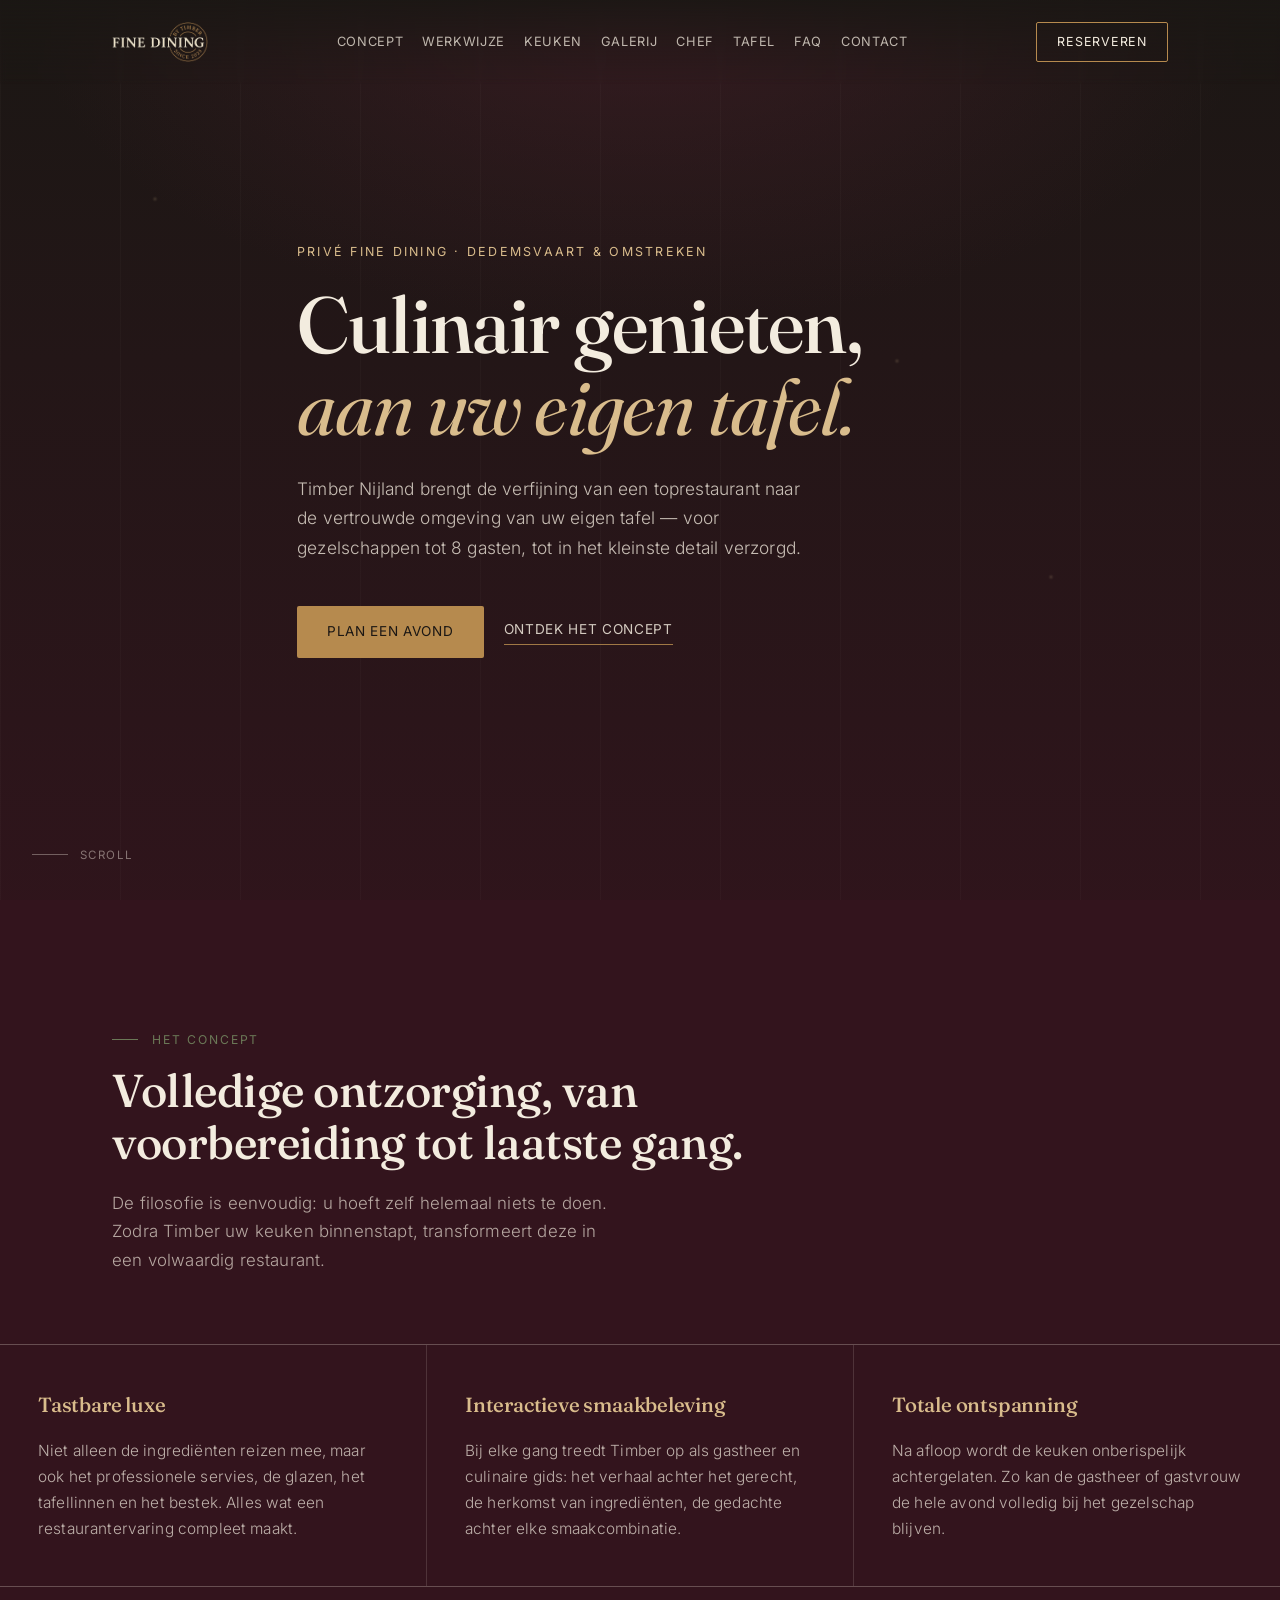
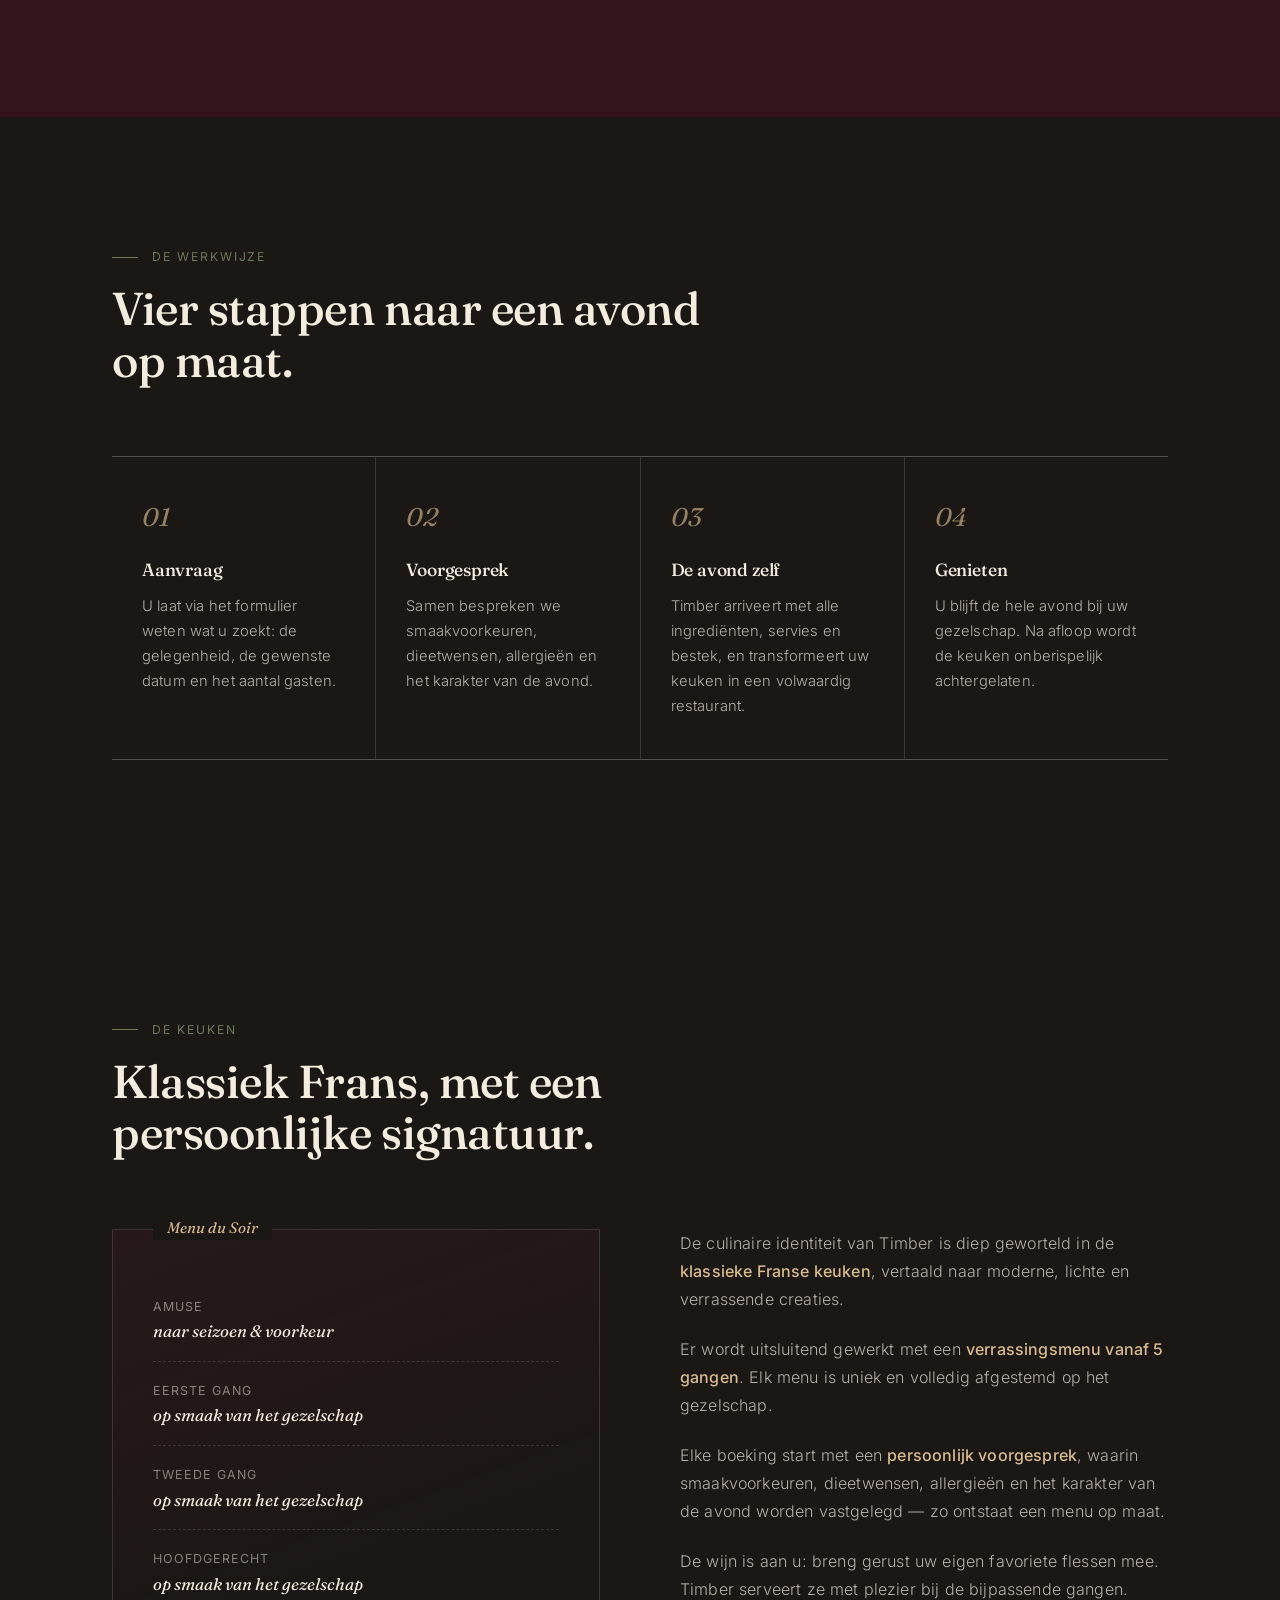
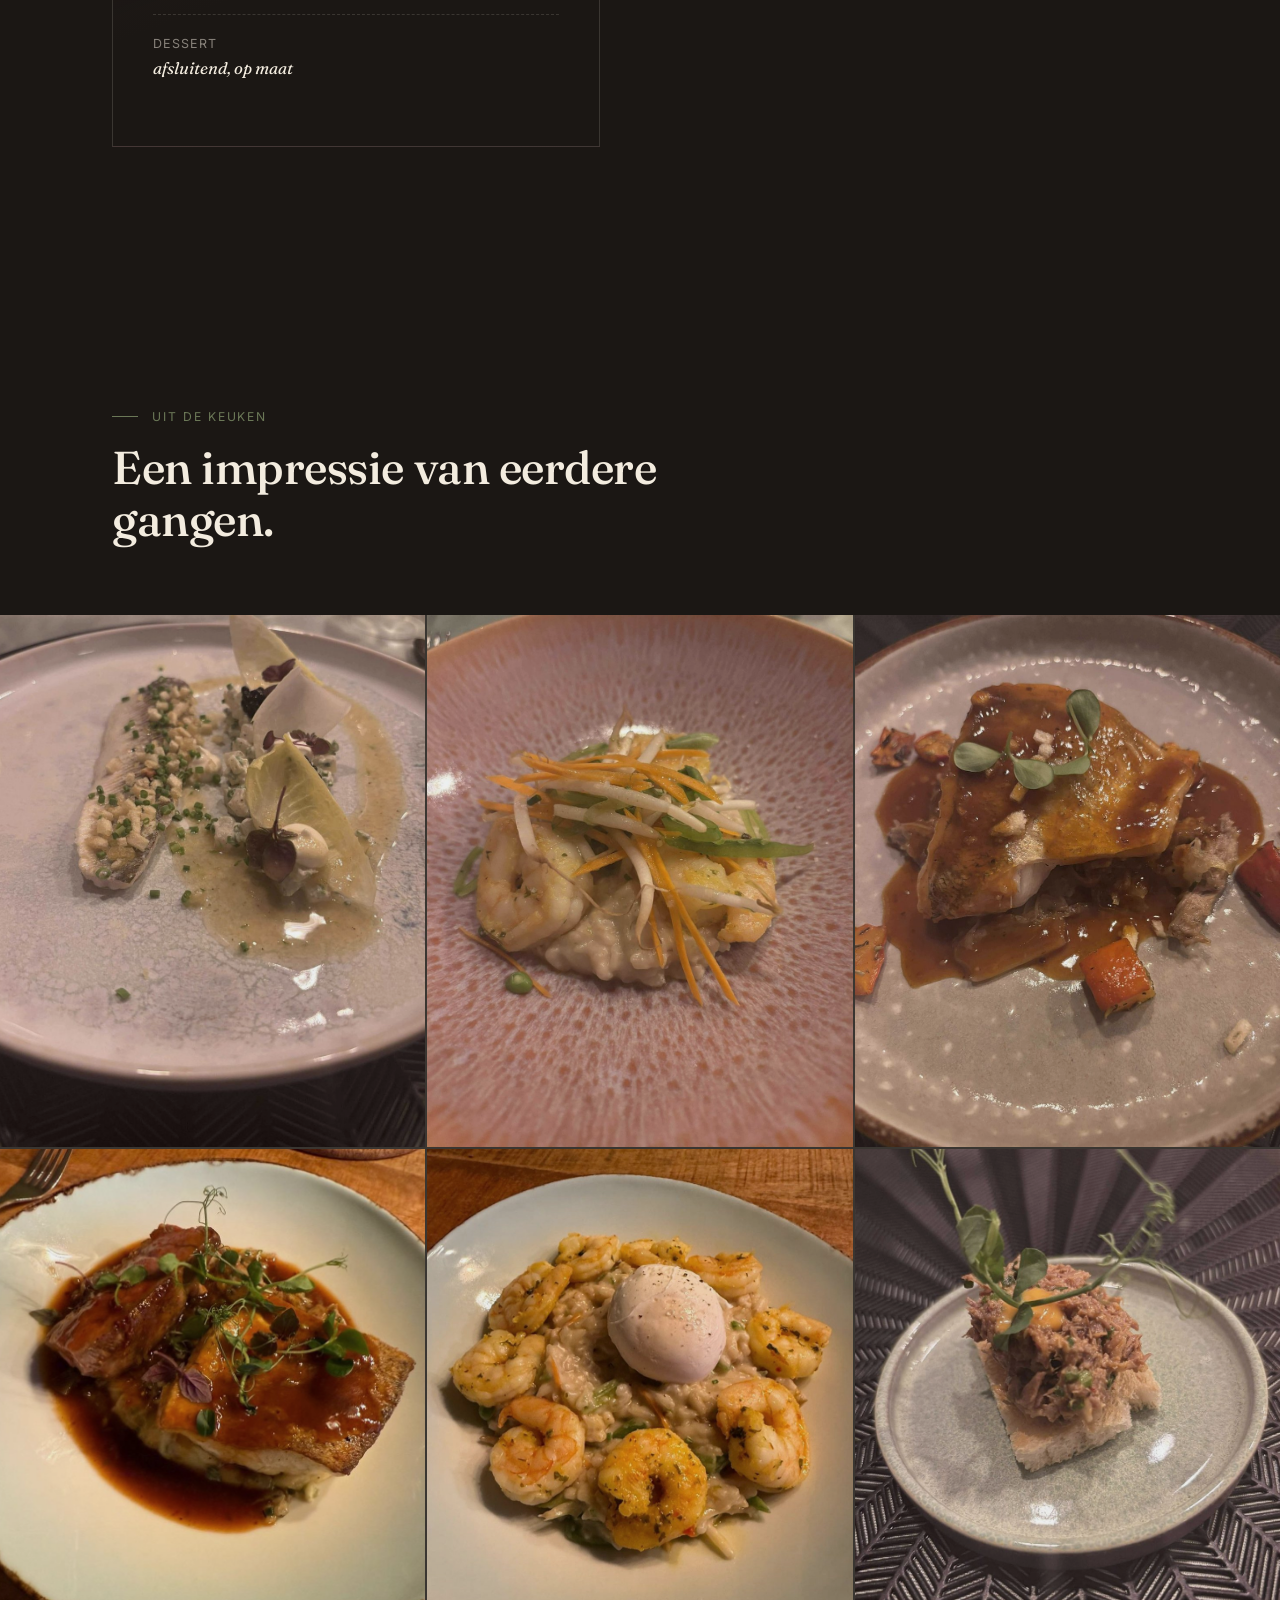
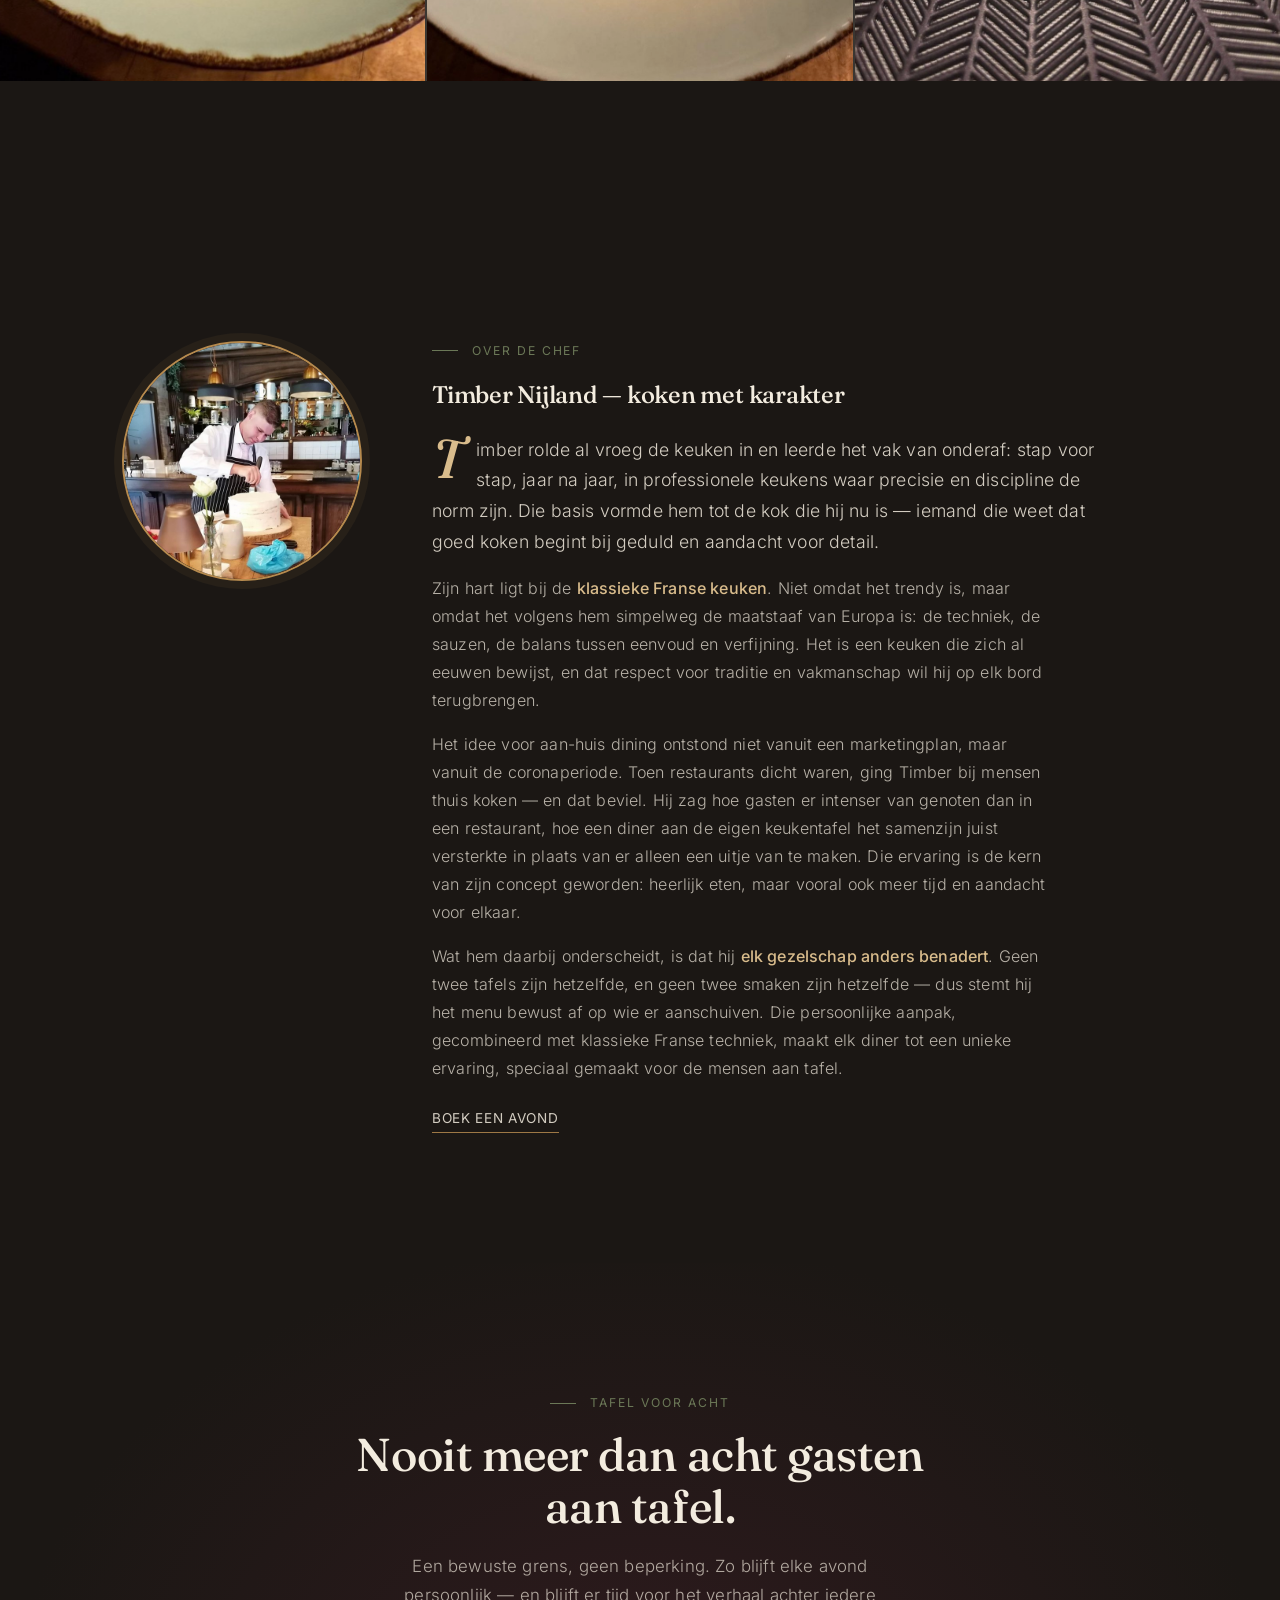
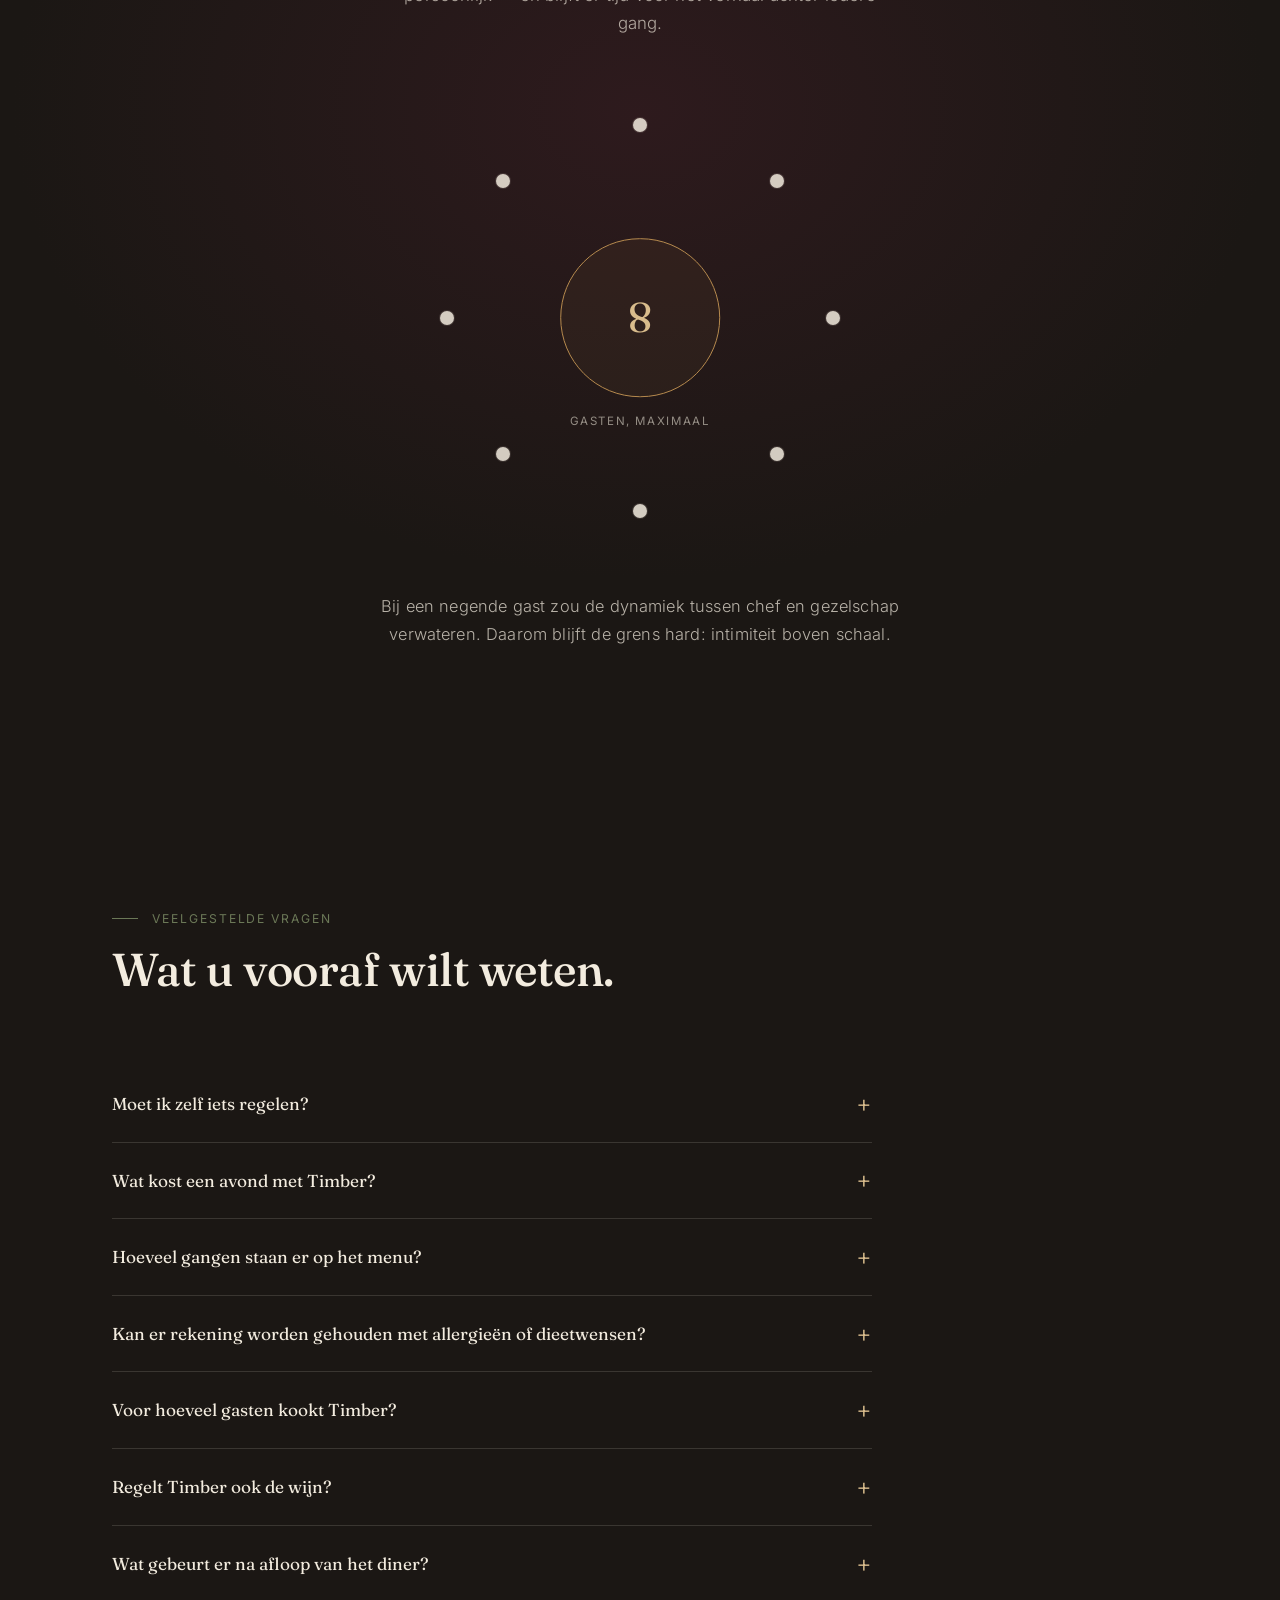
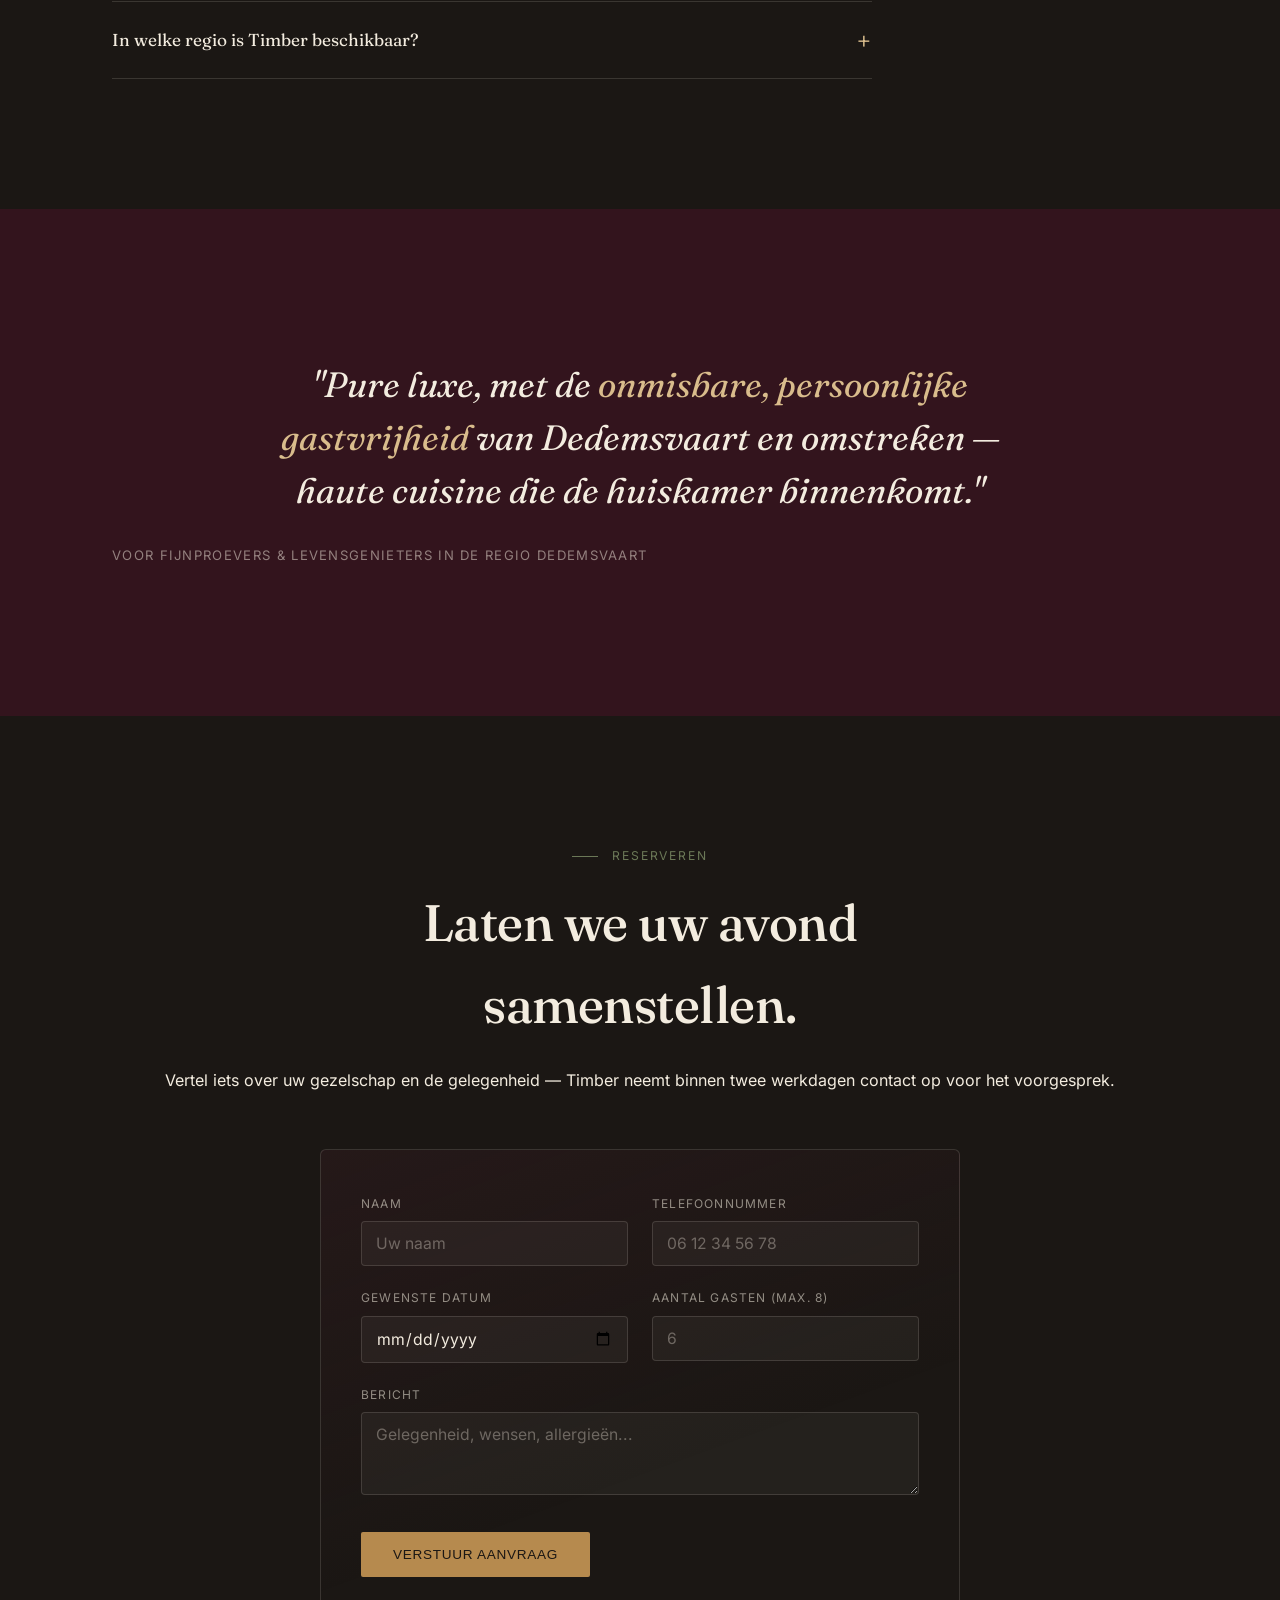
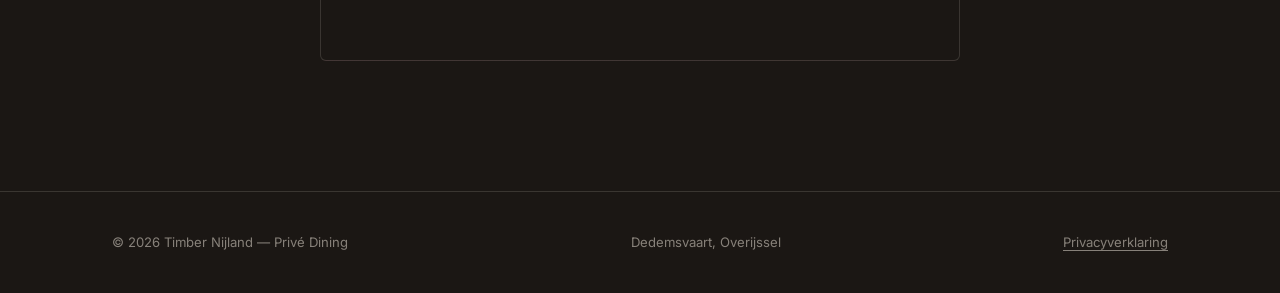
==== index.html @ 35ed8325 "Update page title and og:title to match new hero copy WhatsApp/social link previews pull from <title" ====
<!DOCTYPE html>
<html lang="nl">
<head>
<meta charset="UTF-8">
<meta name="viewport" content="width=device-width, initial-scale=1.0, viewport-fit=cover">
<title>Timber Nijland — Culinair Genieten aan Huis</title>
<meta name="description" content="Timber Nijland brengt privé fine dining aan huis in Dedemsvaart en omstreken. Een op maat gemaakt verrassingsmenu van 5+ gangen, klassiek Frans, voor gezelschappen tot 8 gasten.">
<meta name="theme-color" content="#1B1714">
<meta property="og:type" content="website">
<meta property="og:url" content="https://finediningbytimber.nl/">
<meta property="og:title" content="Timber Nijland — Culinair Genieten aan Huis">
<meta property="og:description" content="Privé fine dining aan huis in Dedemsvaart en omstreken. Een op maat gemaakt verrassingsmenu, klassiek Frans, voor gezelschappen tot 8 gasten.">
<meta property="og:locale" content="nl_NL">
<meta property="og:image" content="https://finediningbytimber.nl/img/og-image.png">
<meta property="og:image:width" content="1200">
<meta property="og:image:height" content="630">
<meta name="twitter:card" content="summary_large_image">
<meta name="twitter:image" content="https://finediningbytimber.nl/img/og-image.png">
<link rel="icon" type="image/svg+xml" href="favicon.svg">
<link rel="apple-touch-icon" href="apple-touch-icon.png">
<link rel="canonical" href="https://finediningbytimber.nl/">
<link rel="stylesheet" href="fonts.css">
<link rel="stylesheet" href="style.css">
<script type="application/ld+json">
{
  "@context": "https://schema.org",
  "@type": "FoodEstablishment",
  "name": "Timber Nijland — Privé Dining",
  "description": "Privé fine dining aan huis: een op maat gemaakt Frans verrassingsmenu, geserveerd bij de gastheer of gastvrouw thuis, voor gezelschappen tot 8 gasten.",
  "servesCuisine": "Frans",
  "founder": {
    "@type": "Person",
    "name": "Timber Nijland"
  },
  "areaServed": {
    "@type": "Place",
    "name": "Dedemsvaart en omstreken, Overijssel"
  },
  "address": {
    "@type": "PostalAddress",
    "addressLocality": "Dedemsvaart",
    "addressRegion": "Overijssel",
    "addressCountry": "NL"
  }
}
</script>
<script type="application/ld+json">
{
  "@context": "https://schema.org",
  "@type": "FAQPage",
  "mainEntity": [
    {
      "@type": "Question",
      "name": "Moet ik zelf iets regelen?",
      "acceptedAnswer": { "@type": "Answer", "text": "Nee. Timber brengt alle ingrediënten mee, evenals het professionele servies, de glazen, het tafellinnen en het bestek." }
    },
    {
      "@type": "Question",
      "name": "Wat kost een avond met Timber?",
      "acceptedAnswer": { "@type": "Answer", "text": "De prijs hangt af van het aantal gangen en gasten. Neem contact op voor een vrijblijvende prijsopgave op maat." }
    },
    {
      "@type": "Question",
      "name": "Hoeveel gangen staan er op het menu?",
      "acceptedAnswer": { "@type": "Answer", "text": "Er wordt uitsluitend gewerkt met een verrassingsmenu vanaf 5 gangen, volledig samengesteld tijdens het persoonlijke voorgesprek." }
    },
    {
      "@type": "Question",
      "name": "Kan er rekening worden gehouden met allergieën of dieetwensen?",
      "acceptedAnswer": { "@type": "Answer", "text": "Ja. Smaakvoorkeuren, dieetwensen en allergieën worden altijd vooraf besproken, zodat het menu volledig op het gezelschap is afgestemd." }
    },
    {
      "@type": "Question",
      "name": "Voor hoeveel gasten kookt Timber?",
      "acceptedAnswer": { "@type": "Answer", "text": "Gezelschappen tot maximaal acht gasten — een bewuste grens om iedere avond persoonlijk te houden." }
    },
    {
      "@type": "Question",
      "name": "Regelt Timber ook de wijn?",
      "acceptedAnswer": { "@type": "Answer", "text": "De wijn is aan u — breng uw eigen favoriete flessen mee. Timber serveert ze graag bij de bijpassende gangen." }
    },
    {
      "@type": "Question",
      "name": "Wat gebeurt er na afloop van het diner?",
      "acceptedAnswer": { "@type": "Answer", "text": "De keuken wordt onberispelijk achtergelaten, zodat de gastheer of gastvrouw de hele avond bij het gezelschap kan blijven." }
    },
    {
      "@type": "Question",
      "name": "In welke regio is Timber beschikbaar?",
      "acceptedAnswer": { "@type": "Answer", "text": "Dedemsvaart en omstreken in Overijssel." }
    }
  ]
}
</script>
</head>
<body>

<a href="#top" class="skip-link">Ga naar inhoud</a>

<header id="siteHeader">
  <div class="container">
    <nav>
      <a href="#top" class="logo"><img src="img/logo.png" alt="Fine Dining by Timber — Privé Dining, sinds 2025" height="40"></a>
      <button type="button" class="nav-toggle" id="navToggle" aria-expanded="false" aria-controls="navLinks" aria-label="Menu openen">
        <span></span><span></span><span></span>
      </button>
      <div class="nav-links" id="navLinks">
        <a href="#concept">Concept</a>
        <a href="#werkwijze">Werkwijze</a>
        <a href="#keuken">Keuken</a>
        <a href="#galerij">Galerij</a>
        <a href="#chef">Chef</a>
        <a href="#tafel">Tafel</a>
        <a href="#faq">FAQ</a>
        <a href="#contact">Contact</a>
      </div>
      <a href="#contact" class="nav-cta">Reserveren</a>
    </nav>
  </div>
</header>

<main>

<section class="hero" id="top">
  <div class="flame" style="top:22%; left:12%;" aria-hidden="true"></div>
  <div class="flame" style="top:64%; left:82%; animation-delay:1.1s;" aria-hidden="true"></div>
  <div class="flame" style="top:40%; left:70%; animation-delay:2s;" aria-hidden="true"></div>
  <div class="container hero-inner">
    <div class="eyebrow">Privé fine dining · Dedemsvaart &amp; omstreken</div>
    <h1>Culinair genieten, <em>aan uw eigen tafel.</em></h1>
    <p>Timber Nijland brengt de verfijning van een top­restaurant naar de vertrouwde omgeving van uw eigen tafel — voor gezelschappen tot 8 gasten, tot in het kleinste detail verzorgd.</p>
    <div class="hero-actions">
      <a href="#contact" class="btn-primary">Plan een avond</a>
      <a href="#concept" class="btn-ghost">Ontdek het concept</a>
    </div>
  </div>
  <div class="scroll-cue"><span class="line"></span> Scroll</div>
</section>

<section class="concept" id="concept">
  <div class="container">
    <div class="section-head reveal">
      <div class="section-eyebrow">Het concept</div>
      <h2>Volledige ontzorging, van voorbereiding tot laatste gang.</h2>
      <p class="lead">De filosofie is eenvoudig: u hoeft zelf helemaal niets te doen. Zodra Timber uw keuken binnenstapt, transformeert deze in een volwaardig restaurant.</p>
    </div>
  </div>
  <div class="concept-grid">
    <div class="concept-card reveal">
      <h3>Tastbare luxe</h3>
      <p>Niet alleen de ingrediënten reizen mee, maar ook het professionele servies, de glazen, het tafellinnen en het bestek. Alles wat een restaurantervaring compleet maakt.</p>
    </div>
    <div class="concept-card reveal">
      <h3>Interactieve smaakbeleving</h3>
      <p>Bij elke gang treedt Timber op als gastheer en culinaire gids: het verhaal achter het gerecht, de herkomst van ingrediënten, de gedachte achter elke smaakcombinatie.</p>
    </div>
    <div class="concept-card reveal">
      <h3>Totale ontspanning</h3>
      <p>Na afloop wordt de keuken onberispelijk achtergelaten. Zo kan de gastheer of gastvrouw de hele avond volledig bij het gezelschap blijven.</p>
    </div>
  </div>
</section>

<section id="werkwijze">
  <div class="container">
    <div class="section-head reveal">
      <div class="section-eyebrow">De werkwijze</div>
      <h2>Vier stappen naar een avond op maat.</h2>
    </div>
    <div class="steps">
      <div class="step reveal">
        <span class="step-num">01</span>
        <h3>Aanvraag</h3>
        <p>U laat via het formulier weten wat u zoekt: de gelegenheid, de gewenste datum en het aantal gasten.</p>
      </div>
      <div class="step reveal">
        <span class="step-num">02</span>
        <h3>Voorgesprek</h3>
        <p>Samen bespreken we smaakvoorkeuren, dieetwensen, allergieën en het karakter van de avond.</p>
      </div>
      <div class="step reveal">
        <span class="step-num">03</span>
        <h3>De avond zelf</h3>
        <p>Timber arriveert met alle ingrediënten, servies en bestek, en transformeert uw keuken in een volwaardig restaurant.</p>
      </div>
      <div class="step reveal">
        <span class="step-num">04</span>
        <h3>Genieten</h3>
        <p>U blijft de hele avond bij uw gezelschap. Na afloop wordt de keuken onberispelijk achtergelaten.</p>
      </div>
    </div>
  </div>
</section>

<section id="keuken">
  <div class="container">
    <div class="section-head reveal">
      <div class="section-eyebrow">De keuken</div>
      <h2>Klassiek Frans, met een persoonlijke signatuur.</h2>
    </div>
    <div class="keuken">
      <div class="menu-card reveal">
        <div class="menu-line"><span><span class="course">Amuse</span><br><span class="name">naar seizoen &amp; voorkeur</span></span></div>
        <div class="menu-line"><span><span class="course">Eerste gang</span><br><span class="name">op smaak van het gezelschap</span></span></div>
        <div class="menu-line"><span><span class="course">Tweede gang</span><br><span class="name">op smaak van het gezelschap</span></span></div>
        <div class="menu-line"><span><span class="course">Hoofdgerecht</span><br><span class="name">op smaak van het gezelschap</span></span></div>
        <div class="menu-line"><span><span class="course">Dessert</span><br><span class="name">afsluitend, op maat</span></span></div>
      </div>
      <div class="keuken-text reveal">
        <p>De culinaire identiteit van Timber is diep geworteld in de <strong>klassieke Franse keuken</strong>, vertaald naar moderne, lichte en verrassende creaties.</p>
        <p>Er wordt uitsluitend gewerkt met een <strong>verrassingsmenu vanaf 5 gangen</strong>. Elk menu is uniek en volledig afgestemd op het gezelschap.</p>
        <p>Elke boeking start met een <strong>persoonlijk voorgesprek</strong>, waarin smaakvoorkeuren, dieetwensen, allergieën en het karakter van de avond worden vastgelegd — zo ontstaat een menu op maat.</p>
        <p>De wijn is aan u: breng gerust uw eigen favoriete flessen mee. Timber serveert ze met plezier bij de bijpassende gangen.</p>
      </div>
    </div>
  </div>
</section>

<section id="galerij">
  <div class="container">
    <div class="section-head reveal">
      <div class="section-eyebrow">Uit de keuken</div>
      <h2>Een impressie van eerdere gangen.</h2>
    </div>
  </div>
  <div class="gallery-grid">
    <button type="button" class="gallery-item reveal">
      <img src="img/gerechten/gerecht-1.jpg" alt="Gerookte vis met witlof, crème fraîche en verse kruiden" loading="lazy" decoding="async">
    </button>
    <button type="button" class="gallery-item reveal">
      <img src="img/gerechten/gerecht-2.jpg" alt="Risotto met langoustines en een gepocheerd eitje" loading="lazy" decoding="async">
    </button>
    <button type="button" class="gallery-item reveal">
      <img src="img/gerechten/gerecht-3.jpg" alt="Gelakte kip met geroosterde wortel en jus" loading="lazy" decoding="async">
    </button>
    <button type="button" class="gallery-item reveal">
      <img src="img/gerechten/gerecht-4.jpg" alt="Vis en vlees met een rijke jus, op romige puree" loading="lazy" decoding="async">
    </button>
    <button type="button" class="gallery-item reveal">
      <img src="img/gerechten/gerecht-5.jpg" alt="Risotto met scampi's, wortel en taugé" loading="lazy" decoding="async">
    </button>
    <button type="button" class="gallery-item reveal">
      <img src="img/gerechten/gerecht-6.jpg" alt="Amuse op toast, met verse cress" loading="lazy" decoding="async">
    </button>
  </div>
</section>

<div class="lightbox" id="lightbox" hidden>
  <button type="button" class="lightbox-close" id="lightboxClose" aria-label="Sluiten">&times;</button>
  <figure class="lightbox-figure">
    <img src="" alt="" id="lightboxImg">
  </figure>
</div>

<section id="chef">
  <div class="container">
    <div class="chef-grid">
      <div class="chef-portrait reveal">
        <img src="img/timber-portret.jpg" alt="Timber Nijland aan het werk in de keuken" width="240" height="240" loading="lazy" decoding="async">
      </div>
      <div class="chef-text reveal">
        <div class="section-eyebrow">Over de chef</div>
        <h2>Timber Nijland — koken met karakter</h2>
        <p>Timber rolde al vroeg de keuken in en leerde het vak van onderaf: stap voor stap, jaar na jaar, in professionele keukens waar precisie en discipline de norm zijn. Die basis vormde hem tot de kok die hij nu is — iemand die weet dat goed koken begint bij geduld en aandacht voor detail.</p>
        <p>Zijn hart ligt bij de <strong>klassieke Franse keuken</strong>. Niet omdat het trendy is, maar omdat het volgens hem simpelweg de maatstaaf van Europa is: de techniek, de sauzen, de balans tussen eenvoud en verfijning. Het is een keuken die zich al eeuwen bewijst, en dat respect voor traditie en vakmanschap wil hij op elk bord terugbrengen.</p>
        <p>Het idee voor aan-huis dining ontstond niet vanuit een marketingplan, maar vanuit de coronaperiode. Toen restaurants dicht waren, ging Timber bij mensen thuis koken — en dat beviel. Hij zag hoe gasten er intenser van genoten dan in een restaurant, hoe een diner aan de eigen keukentafel het samenzijn juist versterkte in plaats van er alleen een uitje van te maken. Die ervaring is de kern van zijn concept geworden: heerlijk eten, maar vooral ook meer tijd en aandacht voor elkaar.</p>
        <p>Wat hem daarbij onderscheidt, is dat hij <strong>elk gezelschap anders benadert</strong>. Geen twee tafels zijn hetzelfde, en geen twee smaken zijn hetzelfde — dus stemt hij het menu bewust af op wie er aanschuiven. Die persoonlijke aanpak, gecombineerd met klassieke Franse techniek, maakt elk diner tot een unieke ervaring, speciaal gemaakt voor de mensen aan tafel.</p>
        <a href="#contact" class="btn-ghost">Boek een avond</a>
      </div>
    </div>
  </div>
</section>

<section class="table-section" id="tafel">
  <div class="container">
    <div class="section-head reveal" style="margin:0 auto 0; text-align:center;">
      <div class="section-eyebrow" style="justify-content:center;">Tafel voor acht</div>
      <h2>Nooit meer dan acht gasten aan tafel.</h2>
      <p class="lead" style="margin-left:auto; margin-right:auto;">Een bewuste grens, geen beperking. Zo blijft elke avond persoonlijk — en blijft er tijd voor het verhaal achter iedere gang.</p>
    </div>
    <div class="table-wrap reveal" id="tableWrap">
      <div class="table-center">
        <span class="num">8</span>
        <span class="cap">Gasten, maximaal</span>
      </div>
      <!-- seats generated by JS -->
    </div>
    <p class="table-copy reveal">Bij een negende gast zou de dynamiek tussen chef en gezelschap verwateren. Daarom blijft de grens hard: intimiteit boven schaal.</p>
  </div>
</section>

<section id="faq">
  <div class="container">
    <div class="section-head reveal">
      <div class="section-eyebrow">Veelgestelde vragen</div>
      <h2>Wat u vooraf wilt weten.</h2>
    </div>
    <div class="faq-list reveal">
      <details class="faq-item">
        <summary>Moet ik zelf iets regelen?</summary>
        <p>Nee. Timber brengt alle ingrediënten mee, evenals het professionele servies, de glazen, het tafellinnen en het bestek. Zodra hij uw keuken binnenstapt, transformeert deze in een volwaardig restaurant.</p>
      </details>
      <details class="faq-item">
        <summary>Wat kost een avond met Timber?</summary>
        <p>De prijs hangt af van het aantal gangen en gasten. Neem contact op voor een vrijblijvende prijsopgave op maat.</p>
      </details>
      <details class="faq-item">
        <summary>Hoeveel gangen staan er op het menu?</summary>
        <p>Er wordt uitsluitend gewerkt met een verrassingsmenu vanaf 5 gangen, volledig samengesteld tijdens het persoonlijke voorgesprek.</p>
      </details>
      <details class="faq-item">
        <summary>Kan er rekening worden gehouden met allergieën of dieetwensen?</summary>
        <p>Ja. Smaakvoorkeuren, dieetwensen en allergieën worden altijd vooraf besproken, zodat het menu volledig op het gezelschap is afgestemd.</p>
      </details>
      <details class="faq-item">
        <summary>Voor hoeveel gasten kookt Timber?</summary>
        <p>Gezelschappen tot maximaal acht gasten — een bewuste grens om iedere avond persoonlijk te houden.</p>
      </details>
      <details class="faq-item">
        <summary>Regelt Timber ook de wijn?</summary>
        <p>De wijn is aan u — breng uw eigen favoriete flessen mee. Timber serveert ze graag bij de bijpassende gangen.</p>
      </details>
      <details class="faq-item">
        <summary>Wat gebeurt er na afloop van het diner?</summary>
        <p>De keuken wordt onberispelijk achtergelaten, zodat de gastheer of gastvrouw de hele avond bij het gezelschap kan blijven.</p>
      </details>
      <details class="faq-item">
        <summary>In welke regio is Timber beschikbaar?</summary>
        <p>Dedemsvaart en omstreken in Overijssel. Neem gerust contact op om de mogelijkheden voor uw locatie te bespreken.</p>
      </details>
    </div>
  </div>
</section>

<section class="quote-section">
  <div class="container">
    <p class="quote reveal">"Pure luxe, met de <span class="accent">onmisbare, persoonlijke gastvrijheid</span> van Dedemsvaart en omstreken — haute cuisine die de huiskamer binnenkomt."</p>
    <p class="quote-attr">Voor fijnproevers &amp; levensgenieters in de regio Dedemsvaart</p>
  </div>
</section>

<section class="cta" id="contact">
  <div class="container">
    <div class="reveal">
      <div class="section-eyebrow" style="justify-content:center;">Reserveren</div>
      <h2>Laten we uw avond samenstellen.</h2>
      <p class="lead" style="margin-left:auto; margin-right:auto;">Vertel iets over uw gezelschap en de gelegenheid — Timber neemt binnen twee werkdagen contact op voor het voorgesprek.</p>
    </div>
    <form class="cta-form reveal" id="reserveerForm" action="mailto:finediningbytimber@gmail.com" method="POST" enctype="text/plain">
      <div>
        <label for="naam">Naam</label>
        <input id="naam" name="naam" type="text" placeholder="Uw naam" autocomplete="name" required>
      </div>
      <div>
        <label for="telefoon">Telefoonnummer</label>
        <input id="telefoon" name="telefoon" type="tel" placeholder="06 12 34 56 78" autocomplete="tel" required>
      </div>
      <div>
        <label for="datum">Gewenste datum</label>
        <input id="datum" name="datum" type="date" autocomplete="off">
      </div>
      <div>
        <label for="gasten">Aantal gasten (max. 8)</label>
        <input id="gasten" name="gasten" type="number" min="1" max="8" placeholder="6" autocomplete="off">
      </div>
      <div class="field-full">
        <label for="bericht">Bericht</label>
        <textarea id="bericht" name="bericht" rows="3" placeholder="Gelegenheid, wensen, allergieën..."></textarea>
      </div>
      <button type="submit" class="field-full">Verstuur aanvraag</button>
      <p class="form-status field-full" id="formStatus" role="status" aria-live="polite"></p>
    </form>
  </div>
</section>

</main>

<footer>
  <div class="container" style="display:flex; justify-content:space-between; align-items:center; flex-wrap:wrap; gap:16px; width:100%;">
    <span>© 2026 Timber Nijland — Privé Dining</span>
    <span>Dedemsvaart, Overijssel</span>
    <a href="privacy.html" style="text-decoration:underline; text-underline-offset:3px;">Privacyverklaring</a>
  </div>
</footer>

<a href="#top" id="backToTop" class="back-to-top" aria-label="Terug naar boven">↑</a>

<script src="script.js"></script>

</body>
</html>
---- fonts.css ----
@font-face {
  font-family: 'Fraunces';
  font-style: normal;
  font-weight: 300 600;
  font-display: swap;
  src: url('fonts/fraunces-normal.woff2') format('woff2');
  unicode-range: U+0000-00FF, U+0131, U+0152-0153, U+02BB-02BC, U+02C6, U+02DA, U+02DC, U+0304, U+0308, U+0329, U+2000-206F, U+20AC, U+2122, U+2191, U+2193, U+2212, U+2215, U+FEFF, U+FFFD;
}
@font-face {
  font-family: 'Fraunces';
  font-style: italic;
  font-weight: 400 500;
  font-display: swap;
  src: url('fonts/fraunces-italic.woff2') format('woff2');
  unicode-range: U+0000-00FF, U+0131, U+0152-0153, U+02BB-02BC, U+02C6, U+02DA, U+02DC, U+0304, U+0308, U+0329, U+2000-206F, U+20AC, U+2122, U+2191, U+2193, U+2212, U+2215, U+FEFF, U+FFFD;
}
@font-face {
  font-family: 'Inter';
  font-style: normal;
  font-weight: 300 600;
  font-display: swap;
  src: url('fonts/inter.woff2') format('woff2');
  unicode-range: U+0000-00FF, U+0131, U+0152-0153, U+02BB-02BC, U+02C6, U+02DA, U+02DC, U+0304, U+0308, U+0329, U+2000-206F, U+20AC, U+2122, U+2191, U+2193, U+2212, U+2215, U+FEFF, U+FFFD;
}
---- style.css ----
:root{
  --wine:#4A1F2B;
  --wine-deep:#33141D;
  --espresso:#1B1714;
  --ivory:#F3ECDF;
  --brass:#B68A4E;
  --brass-soft:#D9BC8C;
  --sage:#6B7857;
  --line: rgba(243,236,223,0.14);
}
*{margin:0;padding:0;box-sizing:border-box;}
html{scroll-behavior:smooth; overflow-x:hidden;}
body{
  background:var(--espresso);
  color:var(--ivory);
  font-family:'Inter', sans-serif;
  font-weight:400;
  line-height:1.6;
  -webkit-font-smoothing:antialiased;
  overflow-x:hidden;
}
h1,h2,h3,.display{
  font-family:'Fraunces', serif;
  font-weight:500;
  letter-spacing:-0.01em;
}
a{color:inherit;text-decoration:none; -webkit-tap-highlight-color:transparent;}
button{-webkit-tap-highlight-color:transparent;}
.container{
  max-width:1120px;
  margin:0 auto;
  padding:0 32px;
  padding-left:calc(32px + env(safe-area-inset-left));
  padding-right:calc(32px + env(safe-area-inset-right));
}
::selection{background:var(--brass); color:var(--espresso);}

/* focus visibility */
a:focus-visible, button:focus-visible{
  outline:2px solid var(--brass-soft);
  outline-offset:3px;
}

/* skip link */
.skip-link{
  position:absolute;
  top:-100px; left:16px;
  z-index:200;
  background:var(--brass);
  color:var(--espresso);
  padding:12px 20px;
  border-radius:2px;
  font-size:0.85rem;
  transition:top .2s ease;
}
.skip-link:focus{top:16px;}

/* ---------- NAV ---------- */
header{
  position:fixed; top:0; left:0; right:0; z-index:100;
  padding:calc(22px + env(safe-area-inset-top)) 0 22px;
  background:linear-gradient(to bottom, rgba(27,23,20,0.92), rgba(27,23,20,0));
  backdrop-filter:blur(2px);
  transition:padding .3s ease, background .3s ease;
}
header.scrolled{
  padding:calc(14px + env(safe-area-inset-top)) 0 14px;
  background:rgba(27,23,20,0.92);
  border-bottom:1px solid var(--line);
}
nav{display:flex; justify-content:space-between; align-items:center; gap:20px;}
.logo{display:flex; align-items:center;}
.logo img{height:40px; width:auto; display:block;}
.nav-links{display:flex; gap:19px; font-size:0.8rem; letter-spacing:0.05em; text-transform:uppercase;}
.nav-links a{opacity:0.75; transition:opacity .25s ease, color .25s ease; position:relative;}
.nav-links a:hover{opacity:1; color:var(--brass-soft);}
.nav-cta{
  border:1px solid var(--brass);
  padding:9px 20px;
  font-size:0.78rem;
  letter-spacing:0.06em;
  text-transform:uppercase;
  border-radius:2px;
  transition:background .25s ease, color .25s ease;
  white-space:nowrap;
}
.nav-cta:hover{background:var(--brass); color:var(--espresso);}

.nav-toggle{
  display:none;
  flex-direction:column;
  justify-content:center;
  align-items:center;
  gap:5px;
  width:38px; height:38px;
  background:none;
  border:none;
  cursor:pointer;
  flex-shrink:0;
}
.nav-toggle span{
  display:block;
  width:20px; height:1.5px;
  background:var(--ivory);
  transition:transform .25s ease, opacity .2s ease;
}
.nav-toggle[aria-expanded="true"] span:nth-child(1){transform:translateY(6.5px) rotate(45deg);}
.nav-toggle[aria-expanded="true"] span:nth-child(2){opacity:0;}
.nav-toggle[aria-expanded="true"] span:nth-child(3){transform:translateY(-6.5px) rotate(-45deg);}

@media (max-width:800px){
  .logo{margin-right:auto;}
  .nav-toggle{display:flex; order:2;}
  .nav-cta{order:3;}
  .nav-links{
    order:4;
    position:absolute;
    top:100%;
    left:0;
    right:0;
    flex-direction:column;
    gap:0;
    background:rgba(27,23,20,0.98);
    border-bottom:1px solid var(--line);
    padding:0 calc(32px + env(safe-area-inset-right)) 0 calc(32px + env(safe-area-inset-left));
    max-height:0;
    overflow:hidden;
    opacity:0;
    transition:max-height .35s ease, opacity .25s ease, padding .35s ease;
  }
  .nav-links a{opacity:1; width:100%; padding:14px 0; border-bottom:1px solid var(--line);}
  .nav-links a:last-child{border-bottom:none;}
  .nav-links.open{
    max-height:320px;
    opacity:1;
    padding-top:10px;
    padding-bottom:18px;
  }
}

/* ---------- HERO ---------- */
.hero{
  min-height:100vh;
  min-height:100dvh;
  display:flex; flex-direction:column; justify-content:center;
  position:relative;
  background:
    radial-gradient(ellipse 80% 60% at 50% 0%, rgba(74,31,43,0.55), transparent 60%),
    linear-gradient(180deg, var(--espresso) 0%, var(--wine-deep) 120%);
  overflow:hidden;
}
.hero::before{
  content:"";
  position:absolute; inset:0;
  background-image:
    repeating-linear-gradient(90deg, rgba(243,236,223,0.025) 0 1px, transparent 1px 120px);
  pointer-events:none;
}
.flame{
  position:absolute;
  width:2px; height:2px;
  border-radius:50%;
  background:var(--brass-soft);
  filter:blur(1px);
  opacity:0.5;
  animation:flicker 3.4s ease-in-out infinite;
}
@keyframes flicker{
  0%,100%{opacity:0.35; transform:scale(1);}
  50%{opacity:0.75; transform:scale(1.6);}
}
.hero-inner{position:relative; z-index:2;}
.eyebrow{
  font-size:0.78rem;
  letter-spacing:0.18em;
  text-transform:uppercase;
  color:var(--brass-soft);
  margin-bottom:22px;
  opacity:0;
  animation:riseIn 1s ease forwards .2s;
}
.hero h1{
  font-size:clamp(2.6rem, 6.2vw, 5.4rem);
  line-height:1.03;
  max-width:14ch;
  opacity:0;
  animation:riseIn 1.1s ease forwards .4s;
}
.hero h1 em{
  font-style:italic;
  color:var(--brass-soft);
  font-weight:400;
}
.hero p{
  margin-top:26px;
  max-width:46ch;
  font-size:1.08rem;
  color:rgba(243,236,223,0.78);
  font-weight:300;
  line-height:1.7; letter-spacing:0.01em;
  opacity:0;
  animation:riseIn 1.1s ease forwards .65s;
}
.hero-actions{
  margin-top:44px;
  display:flex; gap:20px; align-items:center; flex-wrap:wrap;
  opacity:0;
  animation:riseIn 1.1s ease forwards .85s;
}
.btn-primary{
  background:var(--brass);
  color:var(--espresso);
  padding:15px 30px;
  font-size:0.85rem;
  letter-spacing:0.05em;
  text-transform:uppercase;
  border-radius:2px;
  transition:background .25s ease, transform .25s ease;
  display:inline-block;
}
.btn-primary:hover{background:var(--brass-soft); transform:translateY(-1px);}
.btn-ghost{
  font-size:0.85rem;
  letter-spacing:0.05em;
  text-transform:uppercase;
  border-bottom:1px solid var(--brass);
  padding-bottom:3px;
  color:var(--ivory);
  opacity:0.85;
  transition:opacity .2s ease;
}
.btn-ghost:hover{opacity:1;}
@keyframes riseIn{
  from{opacity:0; transform:translateY(16px);}
  to{opacity:1; transform:translateY(0);}
}
.scroll-cue{
  position:absolute; bottom:36px; left:32px;
  font-size:0.72rem; letter-spacing:0.12em; text-transform:uppercase;
  color:rgba(243,236,223,0.45);
  display:flex; align-items:center; gap:12px;
}
.scroll-cue .line{width:36px; height:1px; background:rgba(243,236,223,0.35);}

/* ---------- SHARED SECTION STYLES ---------- */
section{padding:130px 0; position:relative;}
.section-head{max-width:640px; margin-bottom:70px;}
.section-eyebrow{
  font-size:0.76rem; letter-spacing:0.16em; text-transform:uppercase;
  color:var(--sage);
  margin-bottom:16px;
  display:flex; align-items:center; gap:14px;
}
.section-eyebrow::before{content:""; width:26px; height:1px; background:var(--sage);}
.section-head h2{
  font-size:clamp(2rem, 3.6vw, 3rem);
  line-height:1.12;
}
.section-head p.lead{
  margin-top:20px;
  color:rgba(243,236,223,0.68);
  font-weight:300;
  font-size:1.05rem;
  max-width:52ch;
  line-height:1.7; letter-spacing:0.01em;
}
.reveal{opacity:0; transform:translateY(24px); transition:opacity .8s ease, transform .8s ease;}
.reveal.in{opacity:1; transform:translateY(0);}

/* ---------- CONCEPT ---------- */
.concept{background:var(--wine-deep);}
.concept-grid{
  display:grid; grid-template-columns:repeat(3,1fr); gap:1px;
  background:var(--line);
  border-top:1px solid var(--line);
  border-bottom:1px solid var(--line);
}
.concept-card{
  background:var(--wine-deep);
  padding:44px 38px;
}
.concept-card h3{
  font-size:1.28rem; font-weight:500; margin-bottom:16px;
  color:var(--brass-soft);
}
.concept-card p{
  color:rgba(243,236,223,0.72); font-weight:300; font-size:0.96rem;
  line-height:1.7; letter-spacing:0.01em;
}
@media (max-width:800px){ .concept-grid{grid-template-columns:1fr;} }

/* ---------- WERKWIJZE ---------- */
.steps{
  display:grid; grid-template-columns:repeat(4,1fr); gap:1px;
  background:var(--line);
  border-top:1px solid var(--line);
  border-bottom:1px solid var(--line);
}
.step{
  background:var(--espresso);
  padding:40px 30px;
}
.step-num{
  display:block;
  font-family:'Fraunces', serif;
  font-style:italic;
  font-size:1.6rem;
  color:var(--brass-soft);
  opacity:0.65;
  margin-bottom:18px;
}
.step h3{font-size:1.1rem; font-weight:500; margin-bottom:10px;}
.step p{color:rgba(243,236,223,0.72); font-weight:300; font-size:0.92rem; line-height:1.7; letter-spacing:0.01em;}
@media (max-width:900px){ .steps{grid-template-columns:1fr 1fr;} }
@media (max-width:560px){ .steps{grid-template-columns:1fr;} }

/* ---------- KEUKEN ---------- */
.keuken{
  display:grid; grid-template-columns:1fr 1fr; gap:80px; align-items:start;
}
@media (max-width:900px){ .keuken{grid-template-columns:1fr; gap:50px;} }
.menu-card{
  border:1px solid var(--line);
  padding:48px 40px;
  position:relative;
  background:linear-gradient(160deg, rgba(74,31,43,0.25), transparent 60%);
}
.menu-card::before{
  content:"Menu du Soir";
  position:absolute; top:-14px; left:40px;
  background:var(--espresso);
  padding:0 14px;
  font-family:'Fraunces', serif;
  font-style:italic;
  font-size:0.95rem;
  color:var(--brass-soft);
}
.menu-line{
  display:flex; justify-content:space-between; align-items:baseline;
  padding:16px 0;
  border-bottom:1px dashed var(--line);
  font-size:0.95rem;
}
.menu-line:last-child{border-bottom:none;}
.menu-line .course{color:rgba(243,236,223,0.5); font-size:0.78rem; letter-spacing:0.08em; text-transform:uppercase;}
.menu-line .name{font-family:'Fraunces', serif; font-style:italic; font-size:1.05rem;}
.keuken-text p{
  color:rgba(243,236,223,0.72); font-weight:300; margin-bottom:22px; font-size:1rem;
  line-height:1.75; letter-spacing:0.01em;
}
.keuken-text strong{color:var(--brass-soft); font-weight:500;}

/* ---------- GALERIJ ---------- */
.gallery-grid{
  display:grid;
  grid-template-columns:repeat(3, 1fr);
  gap:2px;
  background:var(--line);
}
.gallery-item{
  position:relative;
  aspect-ratio:4/5;
  overflow:hidden;
  border:none;
  padding:0;
  margin:0;
  background:var(--espresso);
  cursor:pointer;
  display:block;
}
.gallery-item img{
  width:100%; height:100%; object-fit:cover; display:block;
  transition:transform .5s ease, filter .5s ease;
  filter:saturate(0.92) brightness(0.94);
}
.gallery-item:hover img, .gallery-item:focus-visible img{
  transform:scale(1.06);
  filter:saturate(1) brightness(1);
}
@media (max-width:900px){ .gallery-grid{grid-template-columns:repeat(2,1fr);} }
@media (max-width:560px){ .gallery-grid{grid-template-columns:1fr;} }

/* ---------- LIGHTBOX ---------- */
.lightbox{
  position:fixed; inset:0; z-index:200;
  background:rgba(27,23,20,0.96);
  display:flex; align-items:center; justify-content:center;
  padding:40px;
}
.lightbox[hidden]{display:none;}
.lightbox-figure{
  max-width:min(900px, 92vw);
  max-height:88vh;
  display:flex; flex-direction:column; align-items:center;
}
.lightbox-figure img{
  max-width:100%; max-height:78vh;
  object-fit:contain;
  border:1px solid var(--line);
}
.lightbox-close{
  position:absolute; top:24px; right:24px;
  width:44px; height:44px;
  border-radius:50%;
  background:transparent;
  border:1px solid var(--line);
  color:var(--ivory);
  font-size:1.6rem;
  line-height:1;
  cursor:pointer;
  display:flex; align-items:center; justify-content:center;
  transition:border-color .2s ease, color .2s ease;
}
.lightbox-close:hover{border-color:var(--brass); color:var(--brass-soft);}
@media (max-width:480px){
  .lightbox{padding:20px;}
  .lightbox-close{top:12px; right:12px; width:38px; height:38px; font-size:1.4rem;}
}

/* ---------- OVER DE CHEF ---------- */
.chef-grid{
  display:grid; grid-template-columns:260px 1fr; gap:60px; align-items:start;
}
@media (max-width:800px){
  .chef-grid{grid-template-columns:1fr; justify-items:center; text-align:center;}
}
.chef-portrait{
  width:240px; height:240px;
  border-radius:50%;
  overflow:hidden;
  border:2px solid var(--brass);
  box-shadow:0 0 0 8px rgba(182,138,78,0.08);
  margin:0 auto;
}
.chef-portrait img{width:100%; height:100%; object-fit:cover; display:block;}
.chef-text h2{margin-bottom:20px;}
.chef-text p{
  color:rgba(243,236,223,0.72); font-weight:300; margin-bottom:16px; font-size:1rem; max-width:62ch;
  line-height:1.75; letter-spacing:0.01em;
}
.chef-text p:first-of-type{
  font-size:1.1rem;
  color:rgba(243,236,223,0.85);
}
.chef-text p:first-of-type::first-letter{
  font-family:'Fraunces', serif;
  font-style:italic;
  font-weight:500;
  font-size:3.4rem;
  line-height:0.65;
  float:left;
  padding-right:12px;
  padding-top:6px;
  color:var(--brass-soft);
}
.chef-text strong{color:var(--brass-soft); font-weight:500;}
.chef-text .btn-ghost{margin-top:10px; display:inline-block;}
@media (max-width:800px){
  .chef-text p{max-width:60ch; margin-left:auto; margin-right:auto;}
  .chef-text p:first-of-type::first-letter{float:none; padding-right:2px;}
}

/* ---------- TAFEL VOOR ACHT (signature) ---------- */
.table-section{
  background:radial-gradient(ellipse 70% 60% at 50% 40%, rgba(74,31,43,0.4), var(--espresso) 70%);
  text-align:center;
}
.table-wrap{
  position:relative;
  width:min(420px, 80vw);
  aspect-ratio:1;
  margin:70px auto 0;
}
.table-center{
  position:absolute; top:50%; left:50%; transform:translate(-50%,-50%);
  width:38%; height:38%;
  border-radius:50%;
  border:1px solid var(--brass);
  display:flex; align-items:center; justify-content:center;
  background:rgba(182,138,78,0.06);
}
.table-center .num{
  font-family:'Fraunces', serif; font-size:2.6rem; color:var(--brass-soft);
}
.table-center .cap{
  position:absolute; bottom:-34px; font-size:0.72rem; letter-spacing:0.14em; text-transform:uppercase; color:rgba(243,236,223,0.55);
}
.seat{
  position:absolute;
  width:14px; height:14px;
  border-radius:50%;
  background:var(--ivory);
  opacity:0.85;
  box-shadow:0 0 0 1px rgba(243,236,223,0.15);
}
.table-copy{max-width:520px; margin:64px auto 0; color:rgba(243,236,223,0.72); font-weight:300; font-size:1.02rem; line-height:1.75; letter-spacing:0.01em;}

/* ---------- FAQ ---------- */
.faq-list{max-width:760px;}
.faq-item{border-bottom:1px solid var(--line);}
.faq-item summary{
  list-style:none;
  cursor:pointer;
  padding:24px 0;
  display:flex; justify-content:space-between; align-items:center; gap:20px;
  font-family:'Fraunces', serif;
  font-size:1.08rem;
}
.faq-item summary::-webkit-details-marker{display:none;}
.faq-item summary::after{
  content:"+";
  font-family:'Inter', sans-serif;
  font-weight:300;
  font-size:1.5rem;
  line-height:1;
  color:var(--brass-soft);
  flex-shrink:0;
  transition:transform .25s ease;
}
.faq-item[open] summary::after{transform:rotate(45deg);}
.faq-item p{
  padding:0 0 24px;
  max-width:60ch;
  color:rgba(243,236,223,0.72);
  font-weight:300;
  font-size:0.98rem;
  line-height:1.7; letter-spacing:0.01em;
}

/* ---------- DOELGROEP / QUOTE ---------- */
.quote-section{
  padding:150px 0;
  background:var(--wine-deep);
}
.quote{
  max-width:760px; margin:0 auto; text-align:center;
  font-family:'Fraunces', serif;
  font-style:italic;
  font-size:clamp(1.5rem, 3vw, 2.2rem);
  line-height:1.5;
  color:var(--ivory);
}
.quote .accent{color:var(--brass-soft);}
.quote-attr{
  margin-top:28px; font-family:'Inter'; font-style:normal;
  font-size:0.82rem; letter-spacing:0.1em; text-transform:uppercase; color:rgba(243,236,223,0.5);
}

/* ---------- CTA / CONTACT ---------- */
.cta{
  text-align:center;
}
.cta h2{font-size:clamp(2.1rem,4vw,3.2rem); max-width:16ch; margin:0 auto;}
.cta p.lead{margin:22px auto 0;}
.cta-form{
  max-width:640px; margin:56px auto 0;
  display:grid;
  grid-template-columns:repeat(auto-fit, minmax(220px, 1fr));
  gap:22px 24px;
  text-align:left;
  border:1px solid var(--line);
  border-radius:6px;
  padding:44px 40px;
  background:linear-gradient(160deg, rgba(74,31,43,0.22), transparent 60%);
}
.cta-form .field-full{grid-column:1 / -1;}
.cta-form label{
  font-size:0.75rem; letter-spacing:0.1em; text-transform:uppercase; color:rgba(243,236,223,0.55);
  margin-bottom:8px; display:block;
}
.cta-form input, .cta-form textarea{
  width:100%;
  background:rgba(243,236,223,0.045);
  border:1px solid var(--line);
  border-radius:4px;
  color:var(--ivory);
  font-family:'Inter'; font-size:0.98rem;
  padding:12px 14px;
  transition:border-color .2s ease, background .2s ease;
}
.cta-form input::placeholder, .cta-form textarea::placeholder{color:rgba(243,236,223,0.35);}
.cta-form input:focus, .cta-form textarea:focus{
  outline:none; border-color:var(--brass); background:rgba(243,236,223,0.075);
}
.cta-form button{
  margin-top:8px;
  justify-self:start;
  background:var(--brass);
  color:var(--espresso);
  border:none;
  padding:15px 32px;
  font-size:0.85rem; letter-spacing:0.05em; text-transform:uppercase;
  border-radius:2px;
  cursor:pointer;
  transition:background .25s ease;
}
.cta-form button:hover{background:var(--brass-soft);}
.cta-form button:disabled{opacity:0.6; cursor:default;}
.form-status{
  font-size:0.85rem;
  color:rgba(243,236,223,0.68);
  min-height:1.2em;
}
@media (max-width:480px){
  .cta-form{ padding:32px 24px; gap:18px 20px; }
}

/* ---------- FOOTER ---------- */
footer{
  border-top:1px solid var(--line);
  padding:40px 0 calc(40px + env(safe-area-inset-bottom));
  display:flex; justify-content:space-between; align-items:center;
  font-size:0.82rem; color:rgba(243,236,223,0.5);
  flex-wrap:wrap; gap:16px;
}

/* ---------- SMALL SCREENS ---------- */
@media (max-width:480px){
  .container{ padding-left:calc(20px + env(safe-area-inset-left)); padding-right:calc(20px + env(safe-area-inset-right)); }
  .logo img{ height:32px; }
  .nav-cta{ padding:8px 14px; font-size:0.72rem; }
  section{ padding:80px 0; }
  .section-head{ margin-bottom:44px; }
  .quote-section{ padding:90px 0; }
  .concept-card{ padding:34px 24px; }
  .menu-card{ padding:36px 24px; }
  .step{ padding:32px 22px; }
  .chef-portrait{ width:160px; height:160px; }
  .table-wrap{ margin-top:52px; }
}

/* ---------- BACK TO TOP ---------- */
.back-to-top{
  position:fixed;
  bottom:calc(24px + env(safe-area-inset-bottom));
  right:calc(24px + env(safe-area-inset-right));
  width:46px; height:46px;
  border-radius:50%;
  background:var(--brass);
  color:var(--espresso);
  font-size:1.2rem;
  display:flex; align-items:center; justify-content:center;
  opacity:0;
  visibility:hidden;
  transform:translateY(10px);
  transition:opacity .25s ease, transform .25s ease, visibility .25s ease, background .25s ease;
  z-index:90;
}
.back-to-top.visible{opacity:1; visibility:visible; transform:translateY(0);}
.back-to-top:hover{background:var(--brass-soft);}

@media (prefers-reduced-motion: reduce){
  *{animation-duration:0.01ms !important; animation-iteration-count:1 !important; transition-duration:0.01ms !important; scroll-behavior:auto !important;}
}
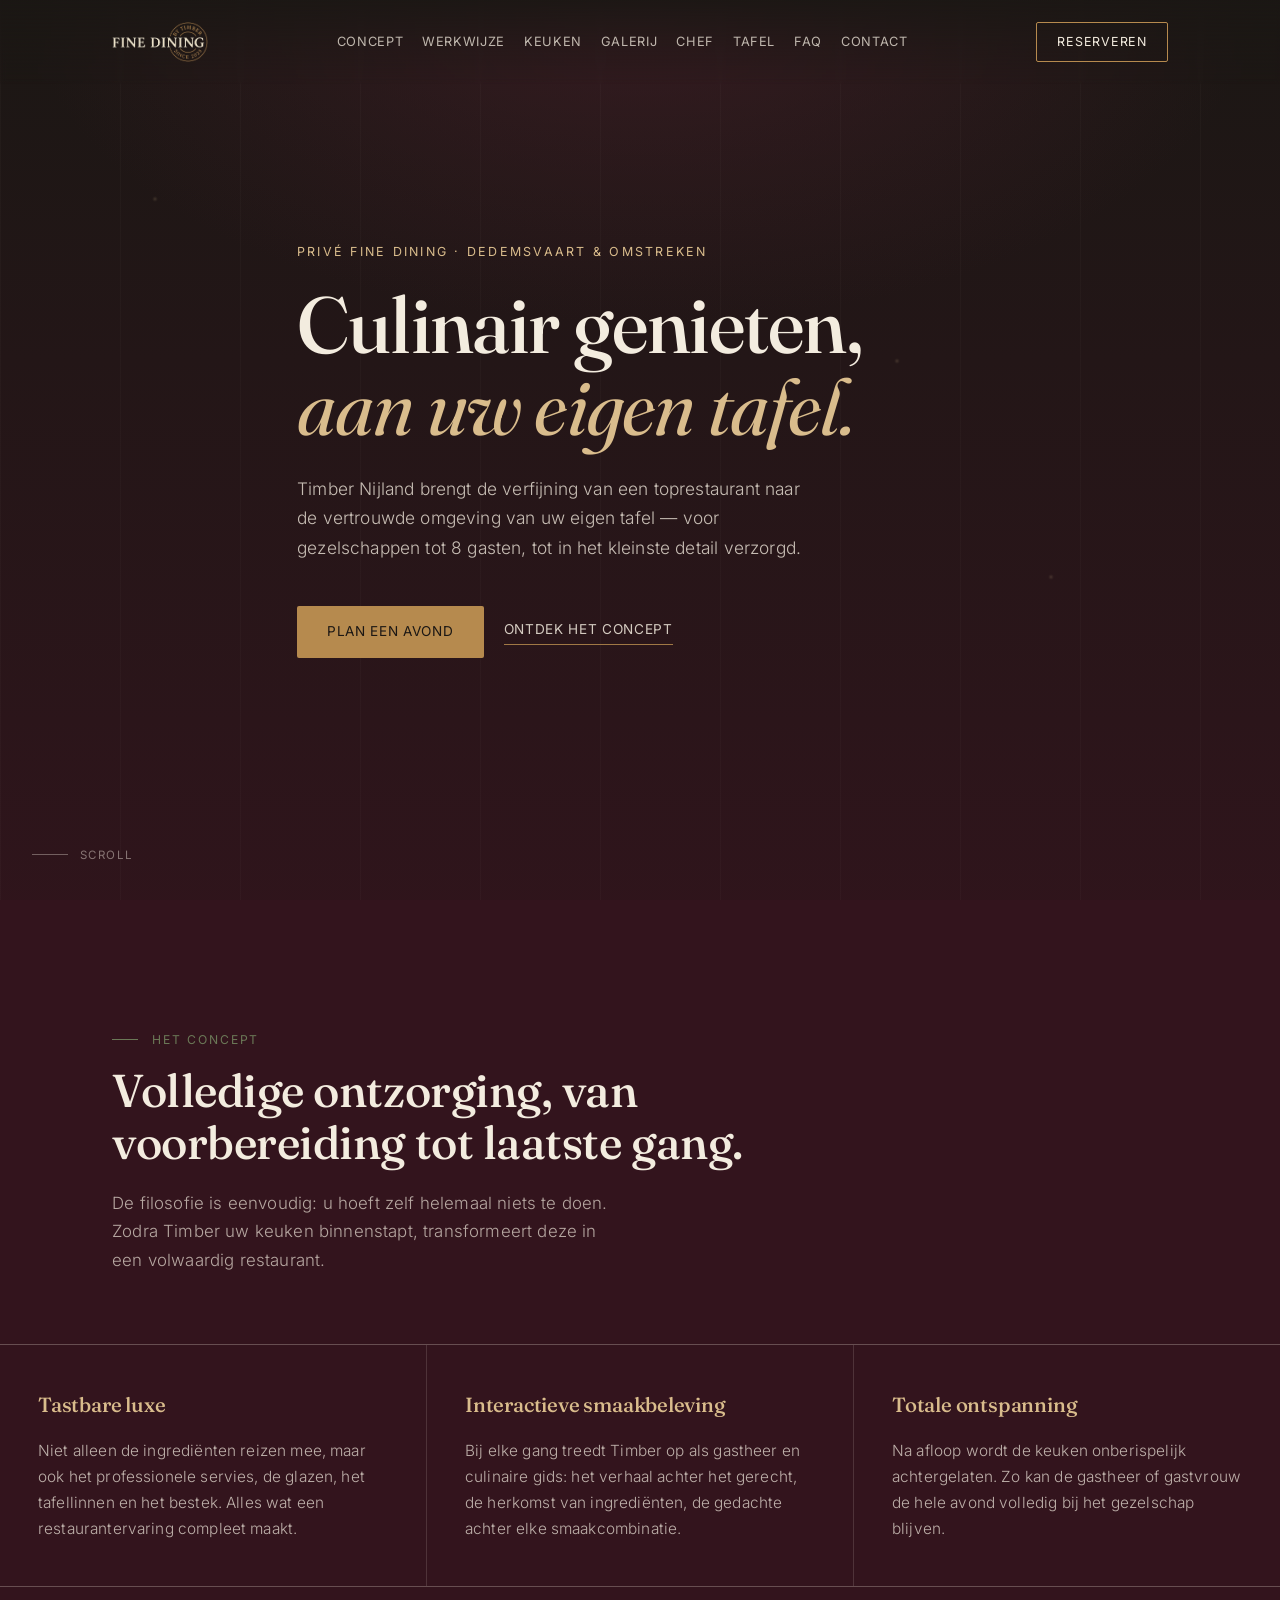
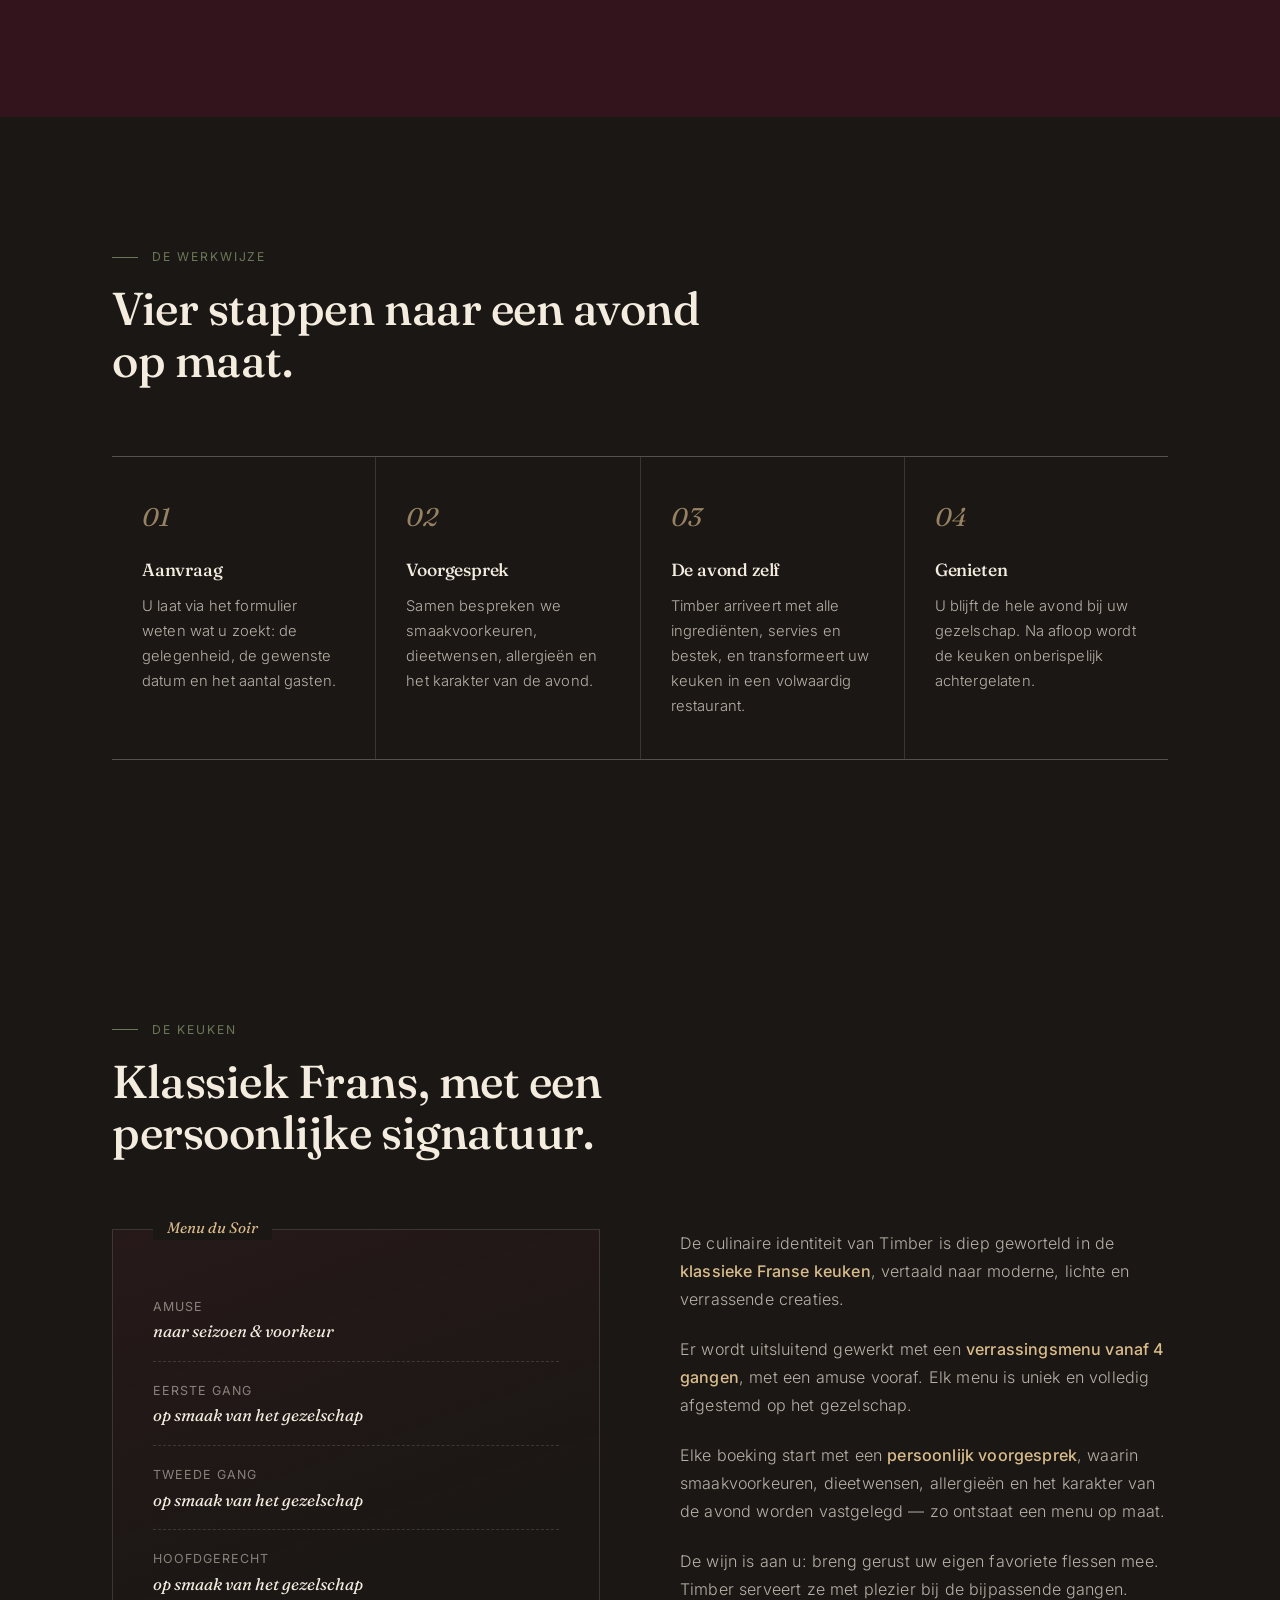
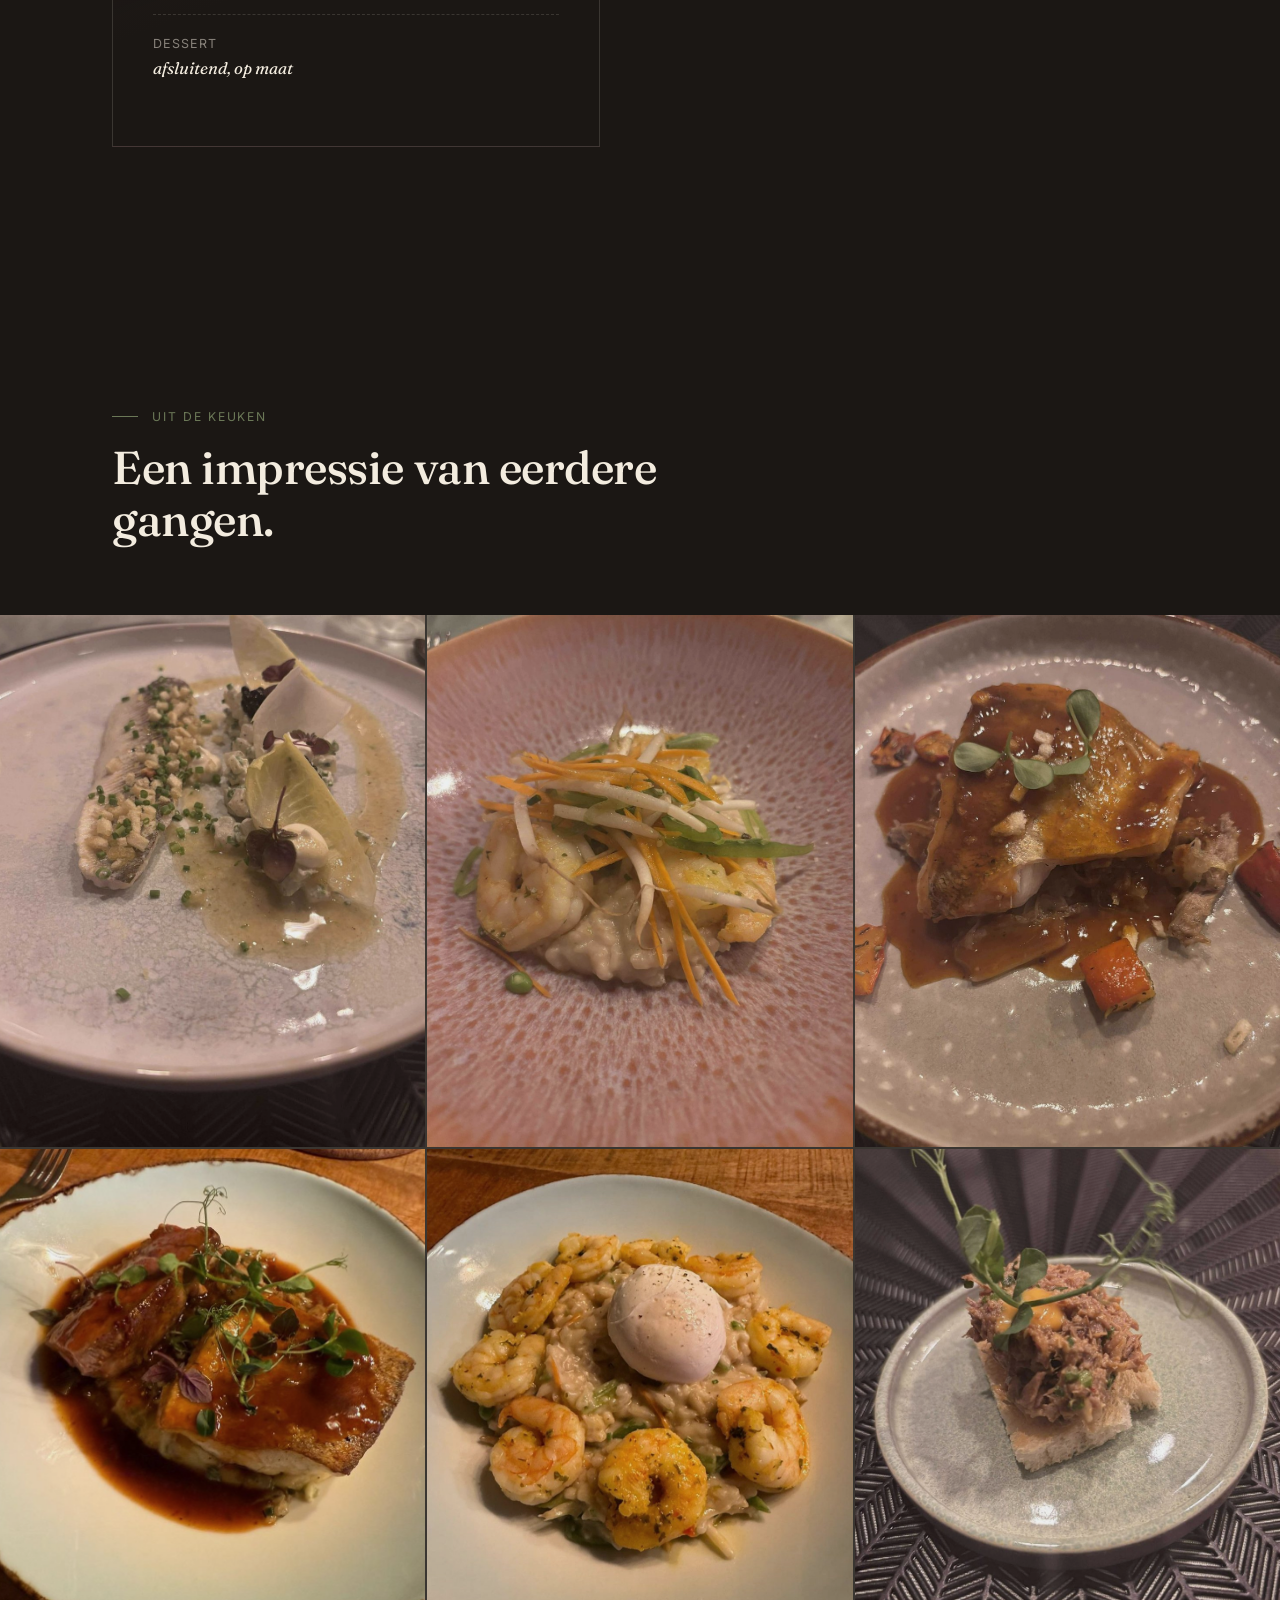
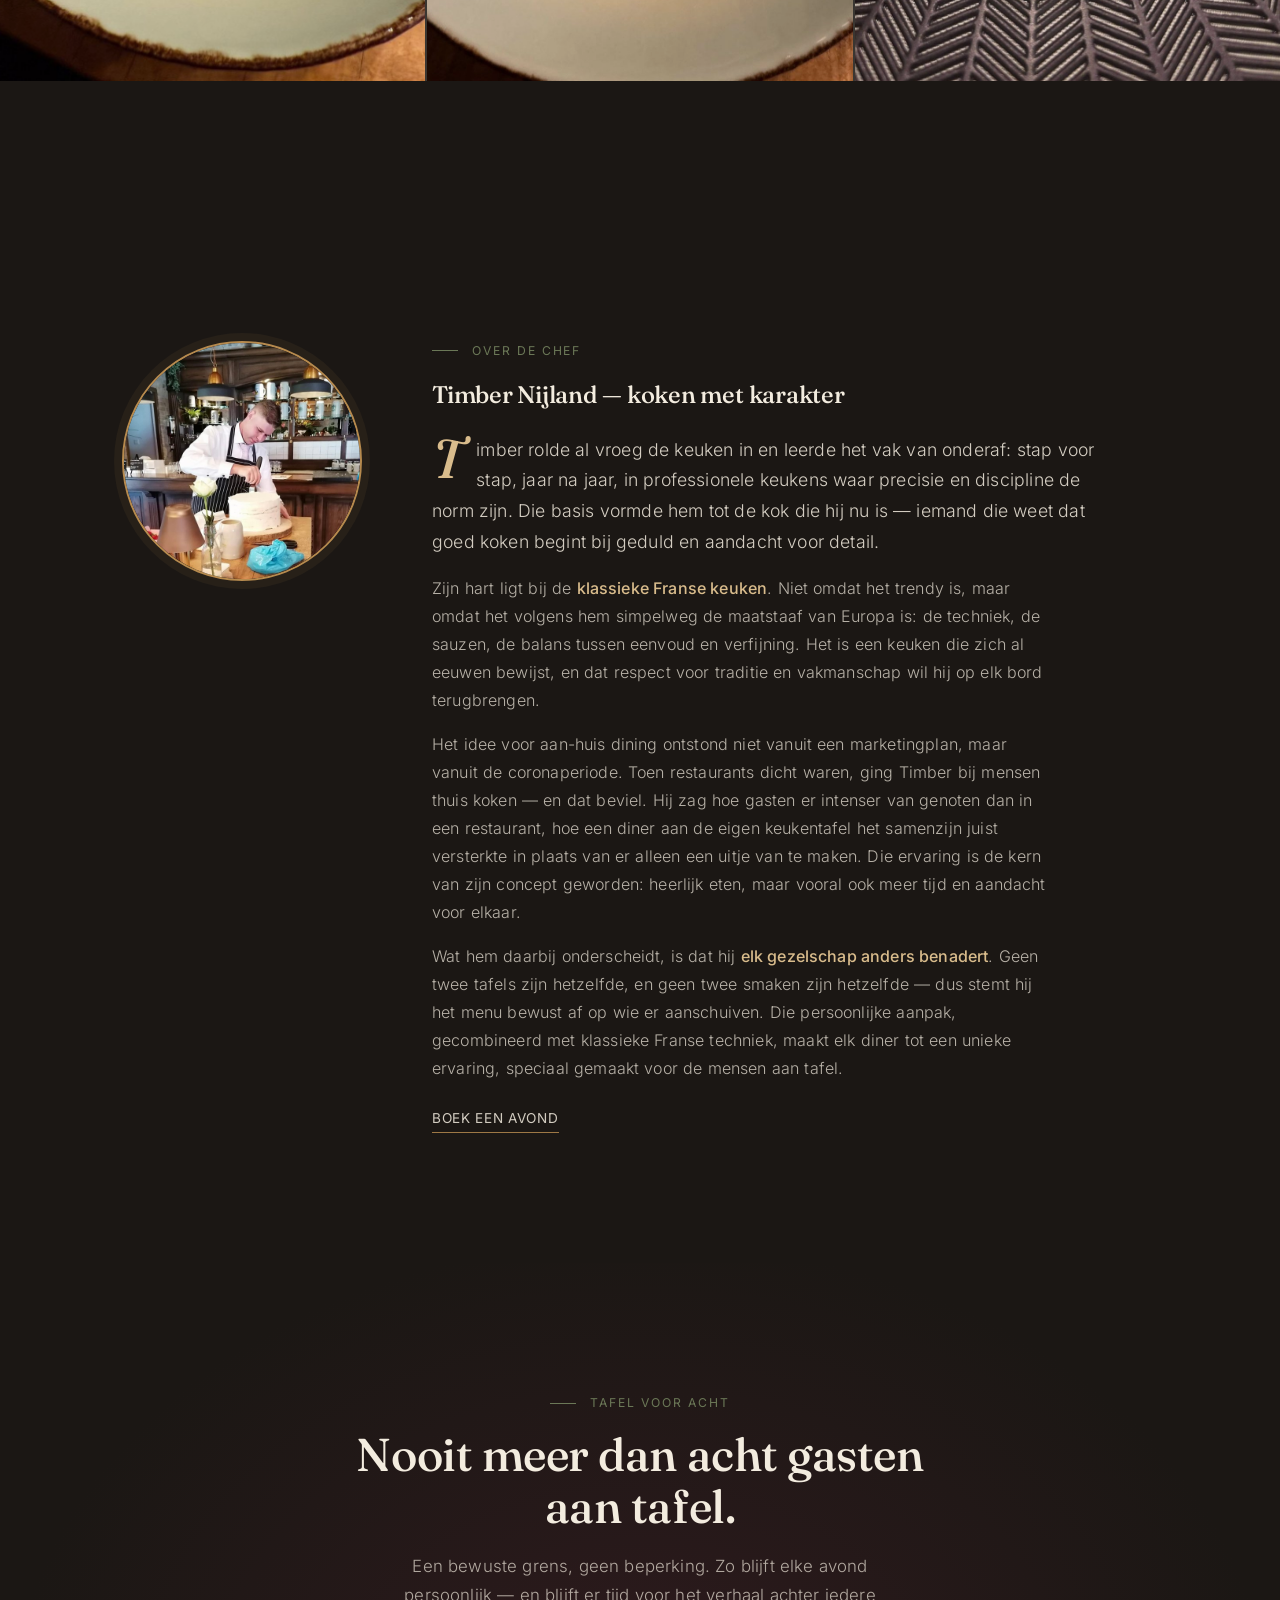
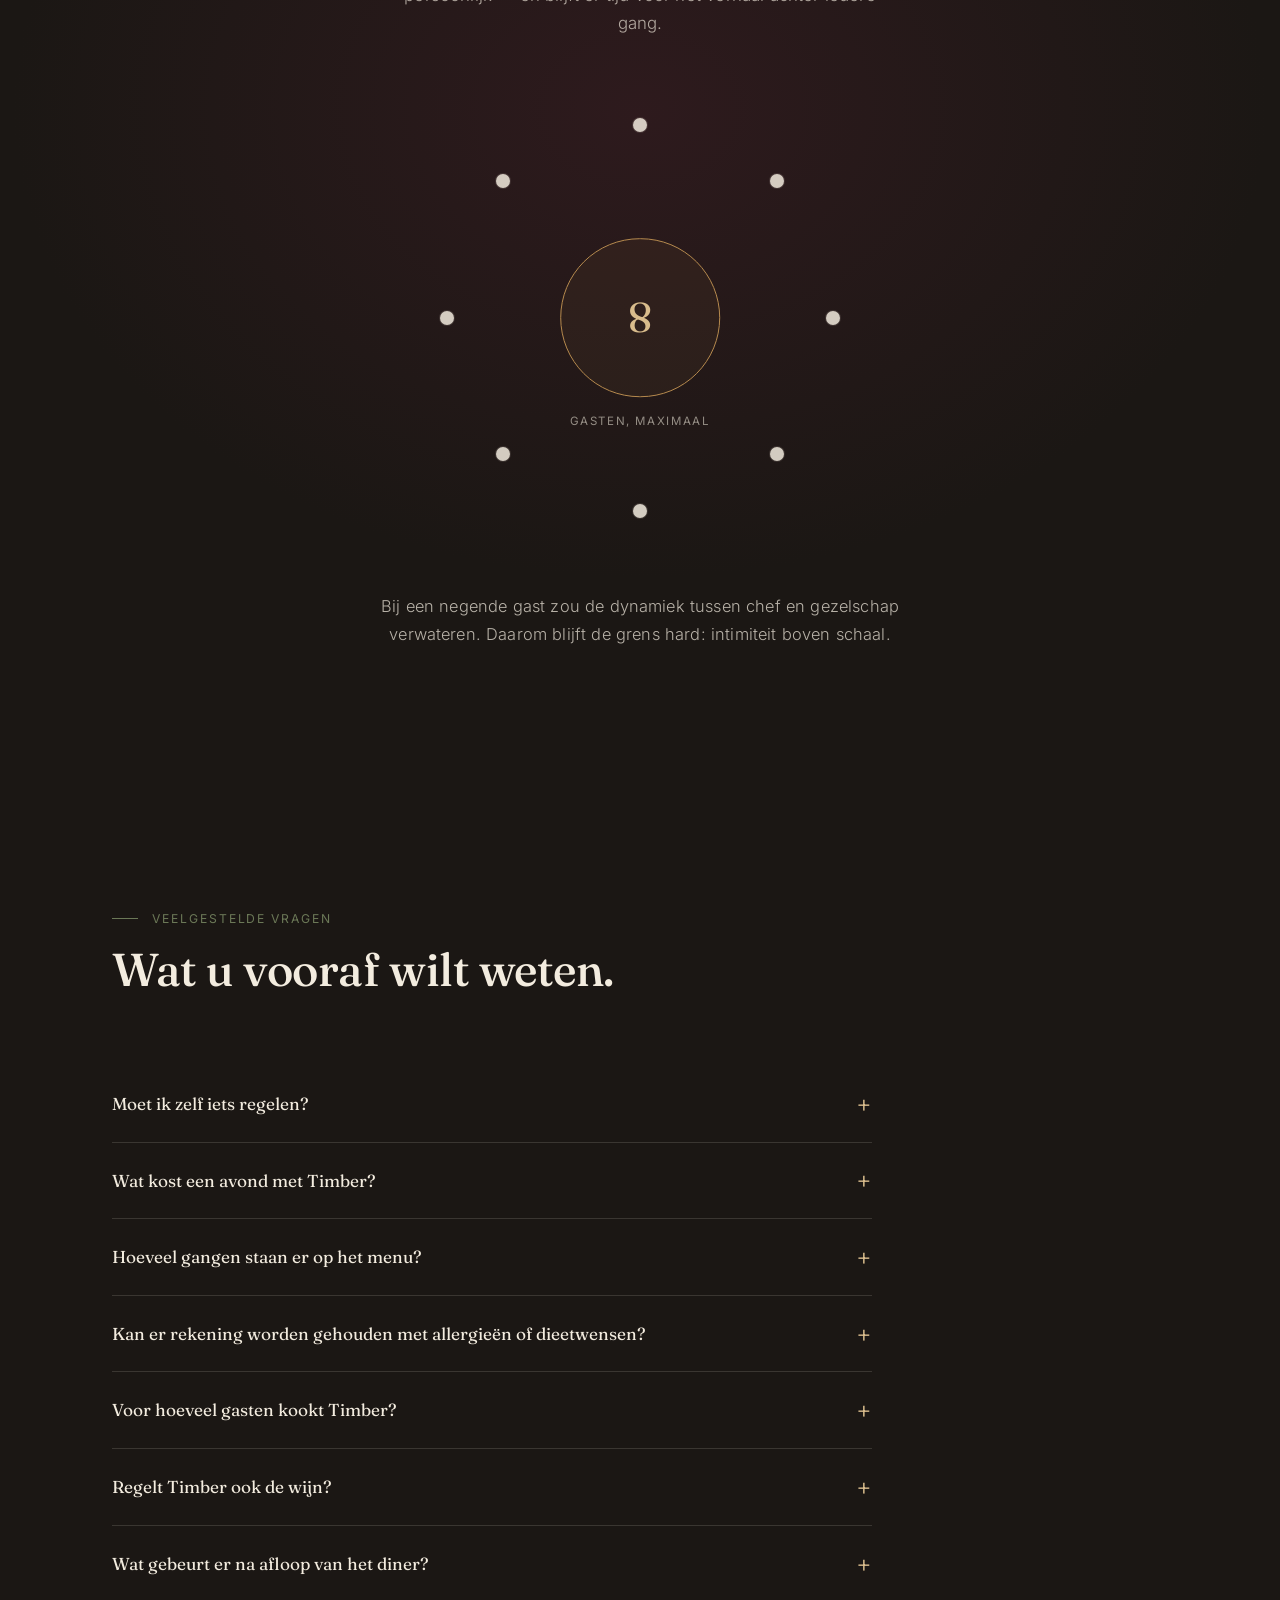
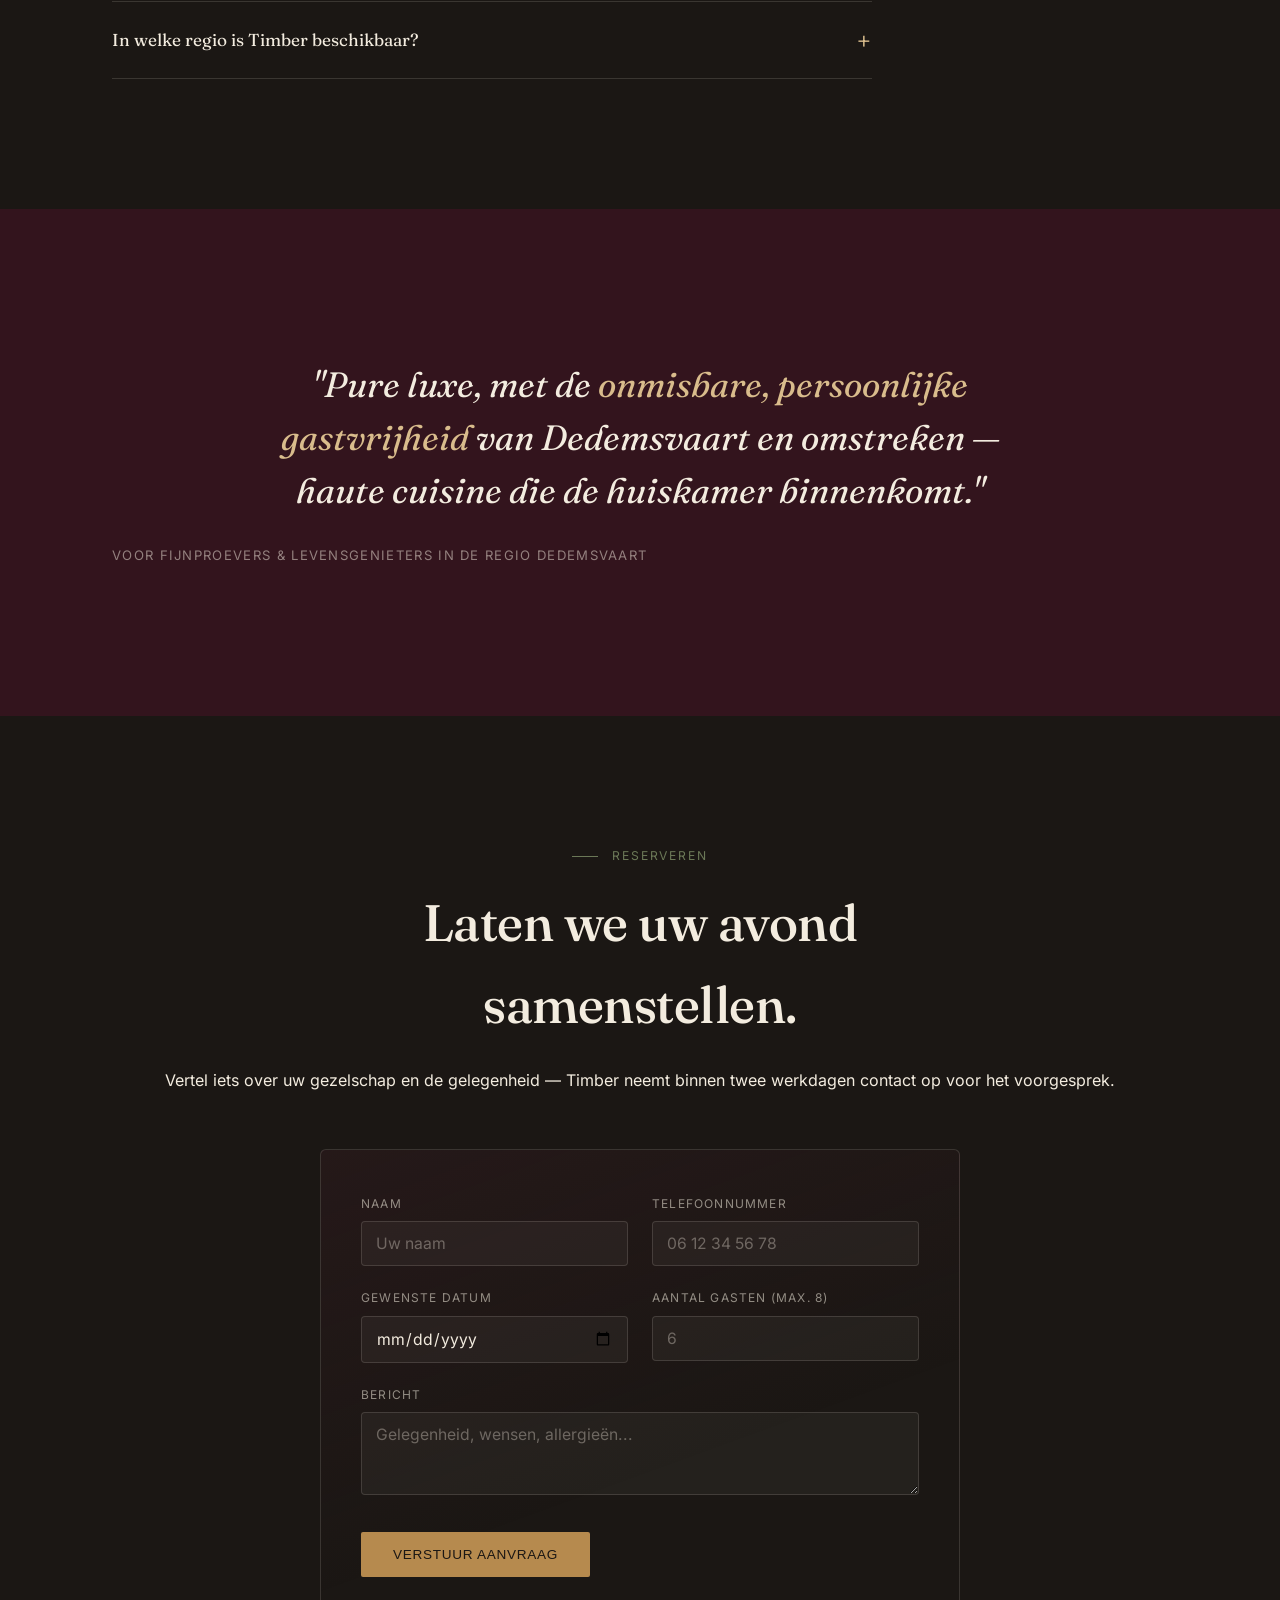
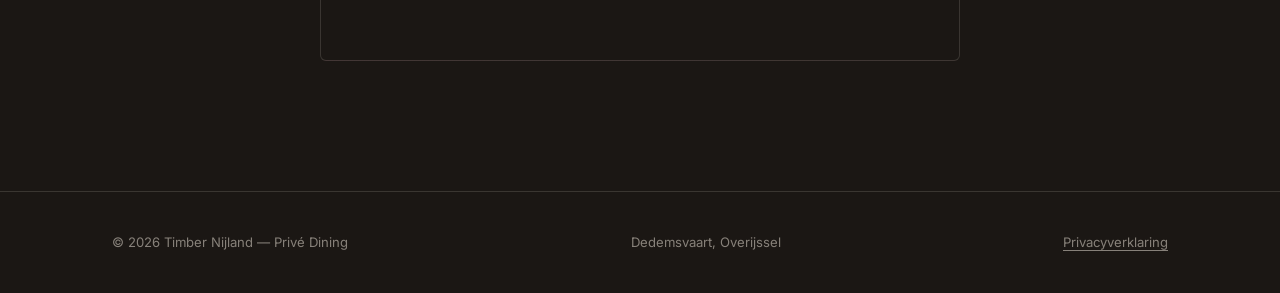
==== commit 400730e2: "Fix inconsistent course count: amuse isn't a "gang" The menu card lists Amuse, Eerste gang, Tweede g" ====
--- a/index.html
+++ b/index.html
@@ -4,7 +4,7 @@
 <meta charset="UTF-8">
 <meta name="viewport" content="width=device-width, initial-scale=1.0, viewport-fit=cover">
 <title>Timber Nijland — Culinair Genieten aan Huis</title>
-<meta name="description" content="Timber Nijland brengt privé fine dining aan huis in Dedemsvaart en omstreken. Een op maat gemaakt verrassingsmenu van 5+ gangen, klassiek Frans, voor gezelschappen tot 8 gasten.">
+<meta name="description" content="Timber Nijland brengt privé fine dining aan huis in Dedemsvaart en omstreken. Een op maat gemaakt verrassingsmenu vanaf 4 gangen met amuse, klassiek Frans, voor gezelschappen tot 8 gasten.">
 <meta name="theme-color" content="#1B1714">
 <meta property="og:type" content="website">
 <meta property="og:url" content="https://finediningbytimber.nl/">
@@ -62,7 +62,7 @@
     {
       "@type": "Question",
       "name": "Hoeveel gangen staan er op het menu?",
-      "acceptedAnswer": { "@type": "Answer", "text": "Er wordt uitsluitend gewerkt met een verrassingsmenu vanaf 5 gangen, volledig samengesteld tijdens het persoonlijke voorgesprek." }
+      "acceptedAnswer": { "@type": "Answer", "text": "Er wordt uitsluitend gewerkt met een verrassingsmenu vanaf 4 gangen plus een amuse vooraf, volledig samengesteld tijdens het persoonlijke voorgesprek." }
     },
     {
       "@type": "Question",
@@ -208,7 +208,7 @@
       </div>
       <div class="keuken-text reveal">
         <p>De culinaire identiteit van Timber is diep geworteld in de <strong>klassieke Franse keuken</strong>, vertaald naar moderne, lichte en verrassende creaties.</p>
-        <p>Er wordt uitsluitend gewerkt met een <strong>verrassingsmenu vanaf 5 gangen</strong>. Elk menu is uniek en volledig afgestemd op het gezelschap.</p>
+        <p>Er wordt uitsluitend gewerkt met een <strong>verrassingsmenu vanaf 4 gangen</strong>, met een amuse vooraf. Elk menu is uniek en volledig afgestemd op het gezelschap.</p>
         <p>Elke boeking start met een <strong>persoonlijk voorgesprek</strong>, waarin smaakvoorkeuren, dieetwensen, allergieën en het karakter van de avond worden vastgelegd — zo ontstaat een menu op maat.</p>
         <p>De wijn is aan u: breng gerust uw eigen favoriete flessen mee. Timber serveert ze met plezier bij de bijpassende gangen.</p>
       </div>
@@ -306,7 +306,7 @@
       </details>
       <details class="faq-item">
         <summary>Hoeveel gangen staan er op het menu?</summary>
-        <p>Er wordt uitsluitend gewerkt met een verrassingsmenu vanaf 5 gangen, volledig samengesteld tijdens het persoonlijke voorgesprek.</p>
+        <p>Er wordt uitsluitend gewerkt met een verrassingsmenu vanaf 4 gangen plus een amuse vooraf, volledig samengesteld tijdens het persoonlijke voorgesprek.</p>
       </details>
       <details class="faq-item">
         <summary>Kan er rekening worden gehouden met allergieën of dieetwensen?</summary>
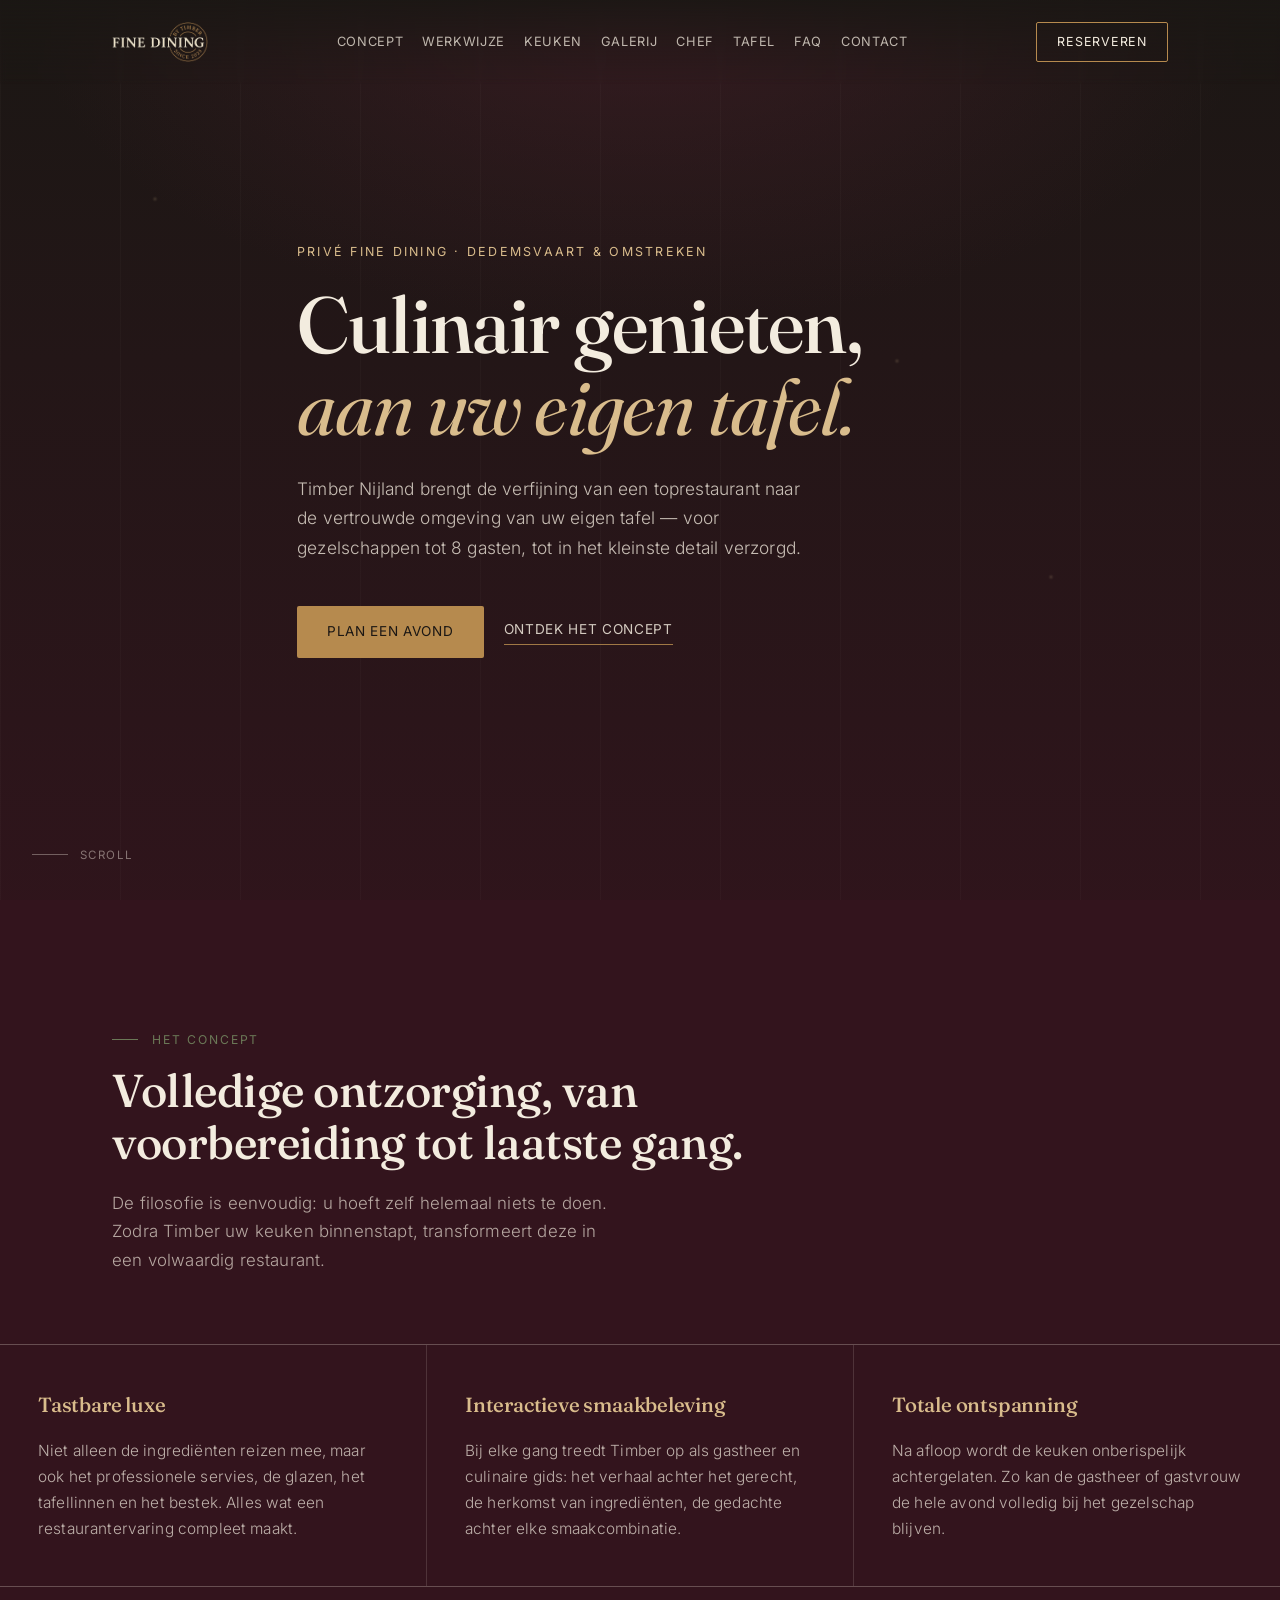
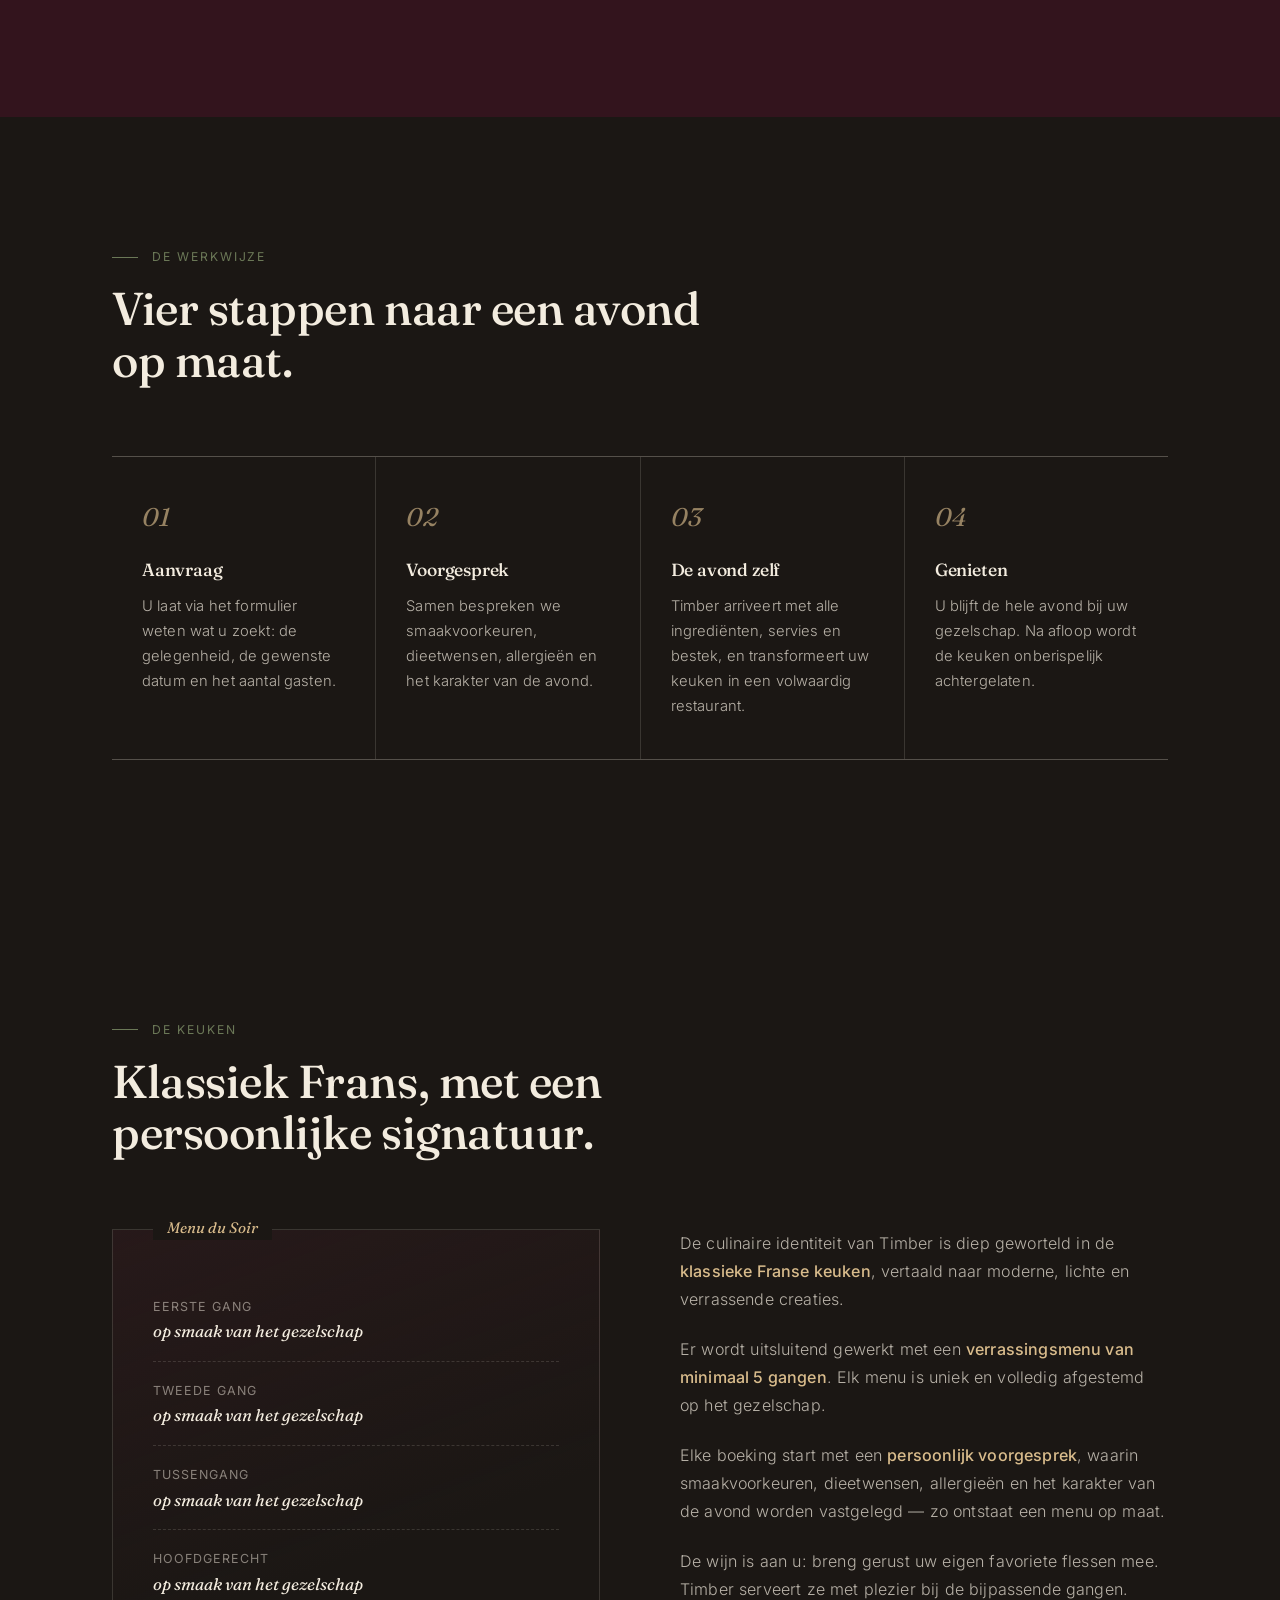
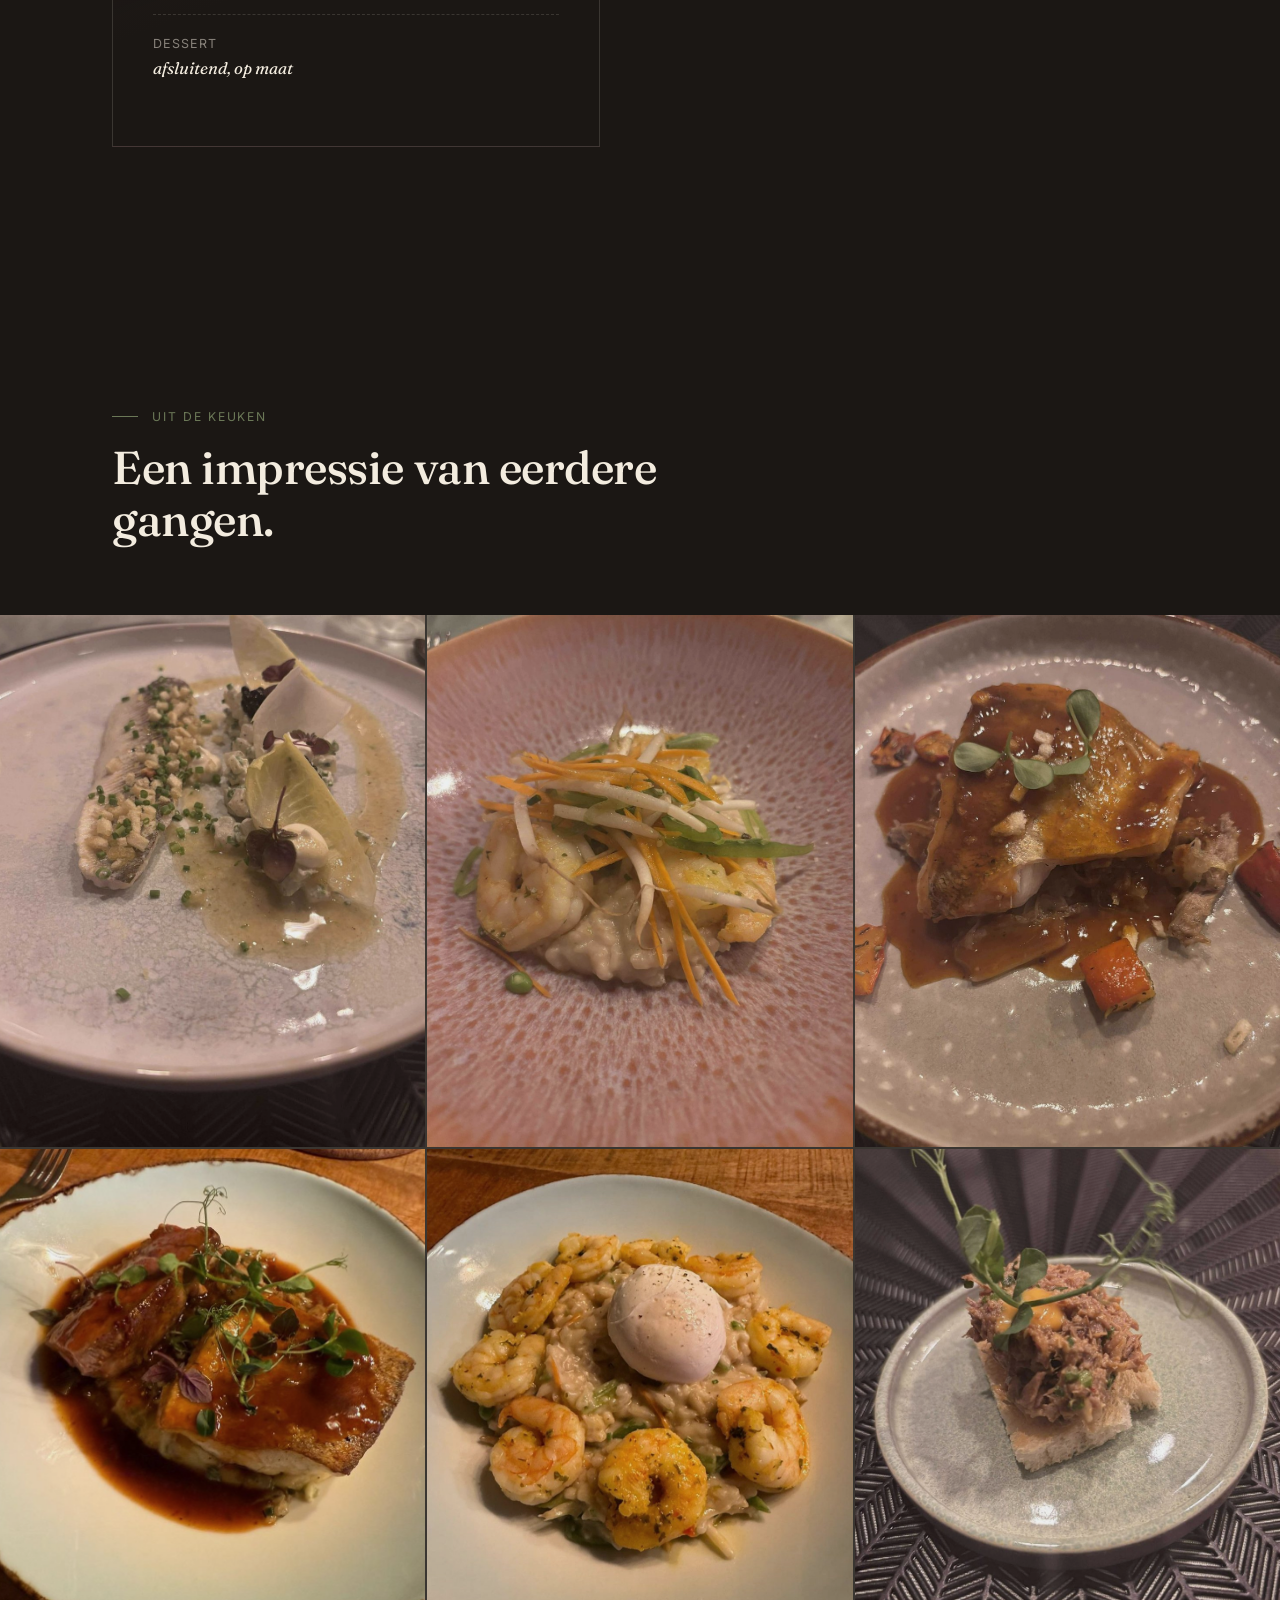
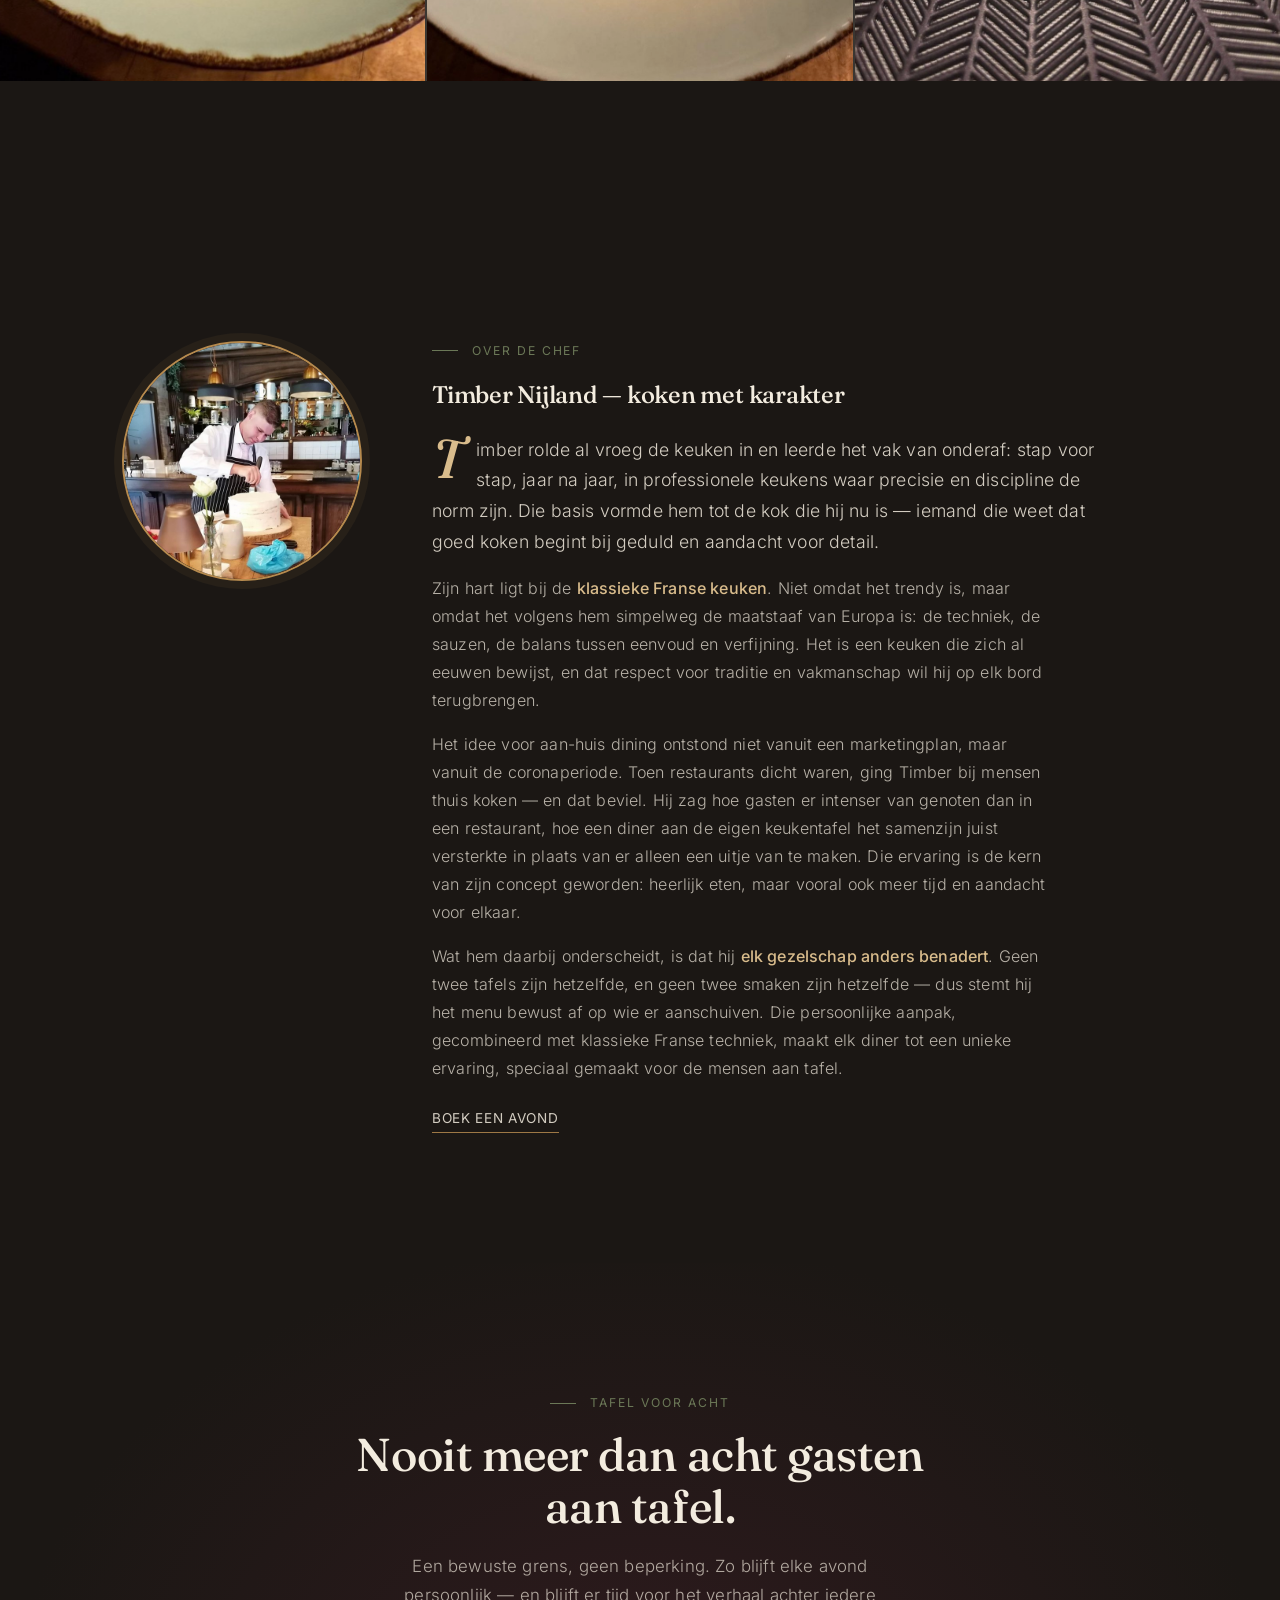
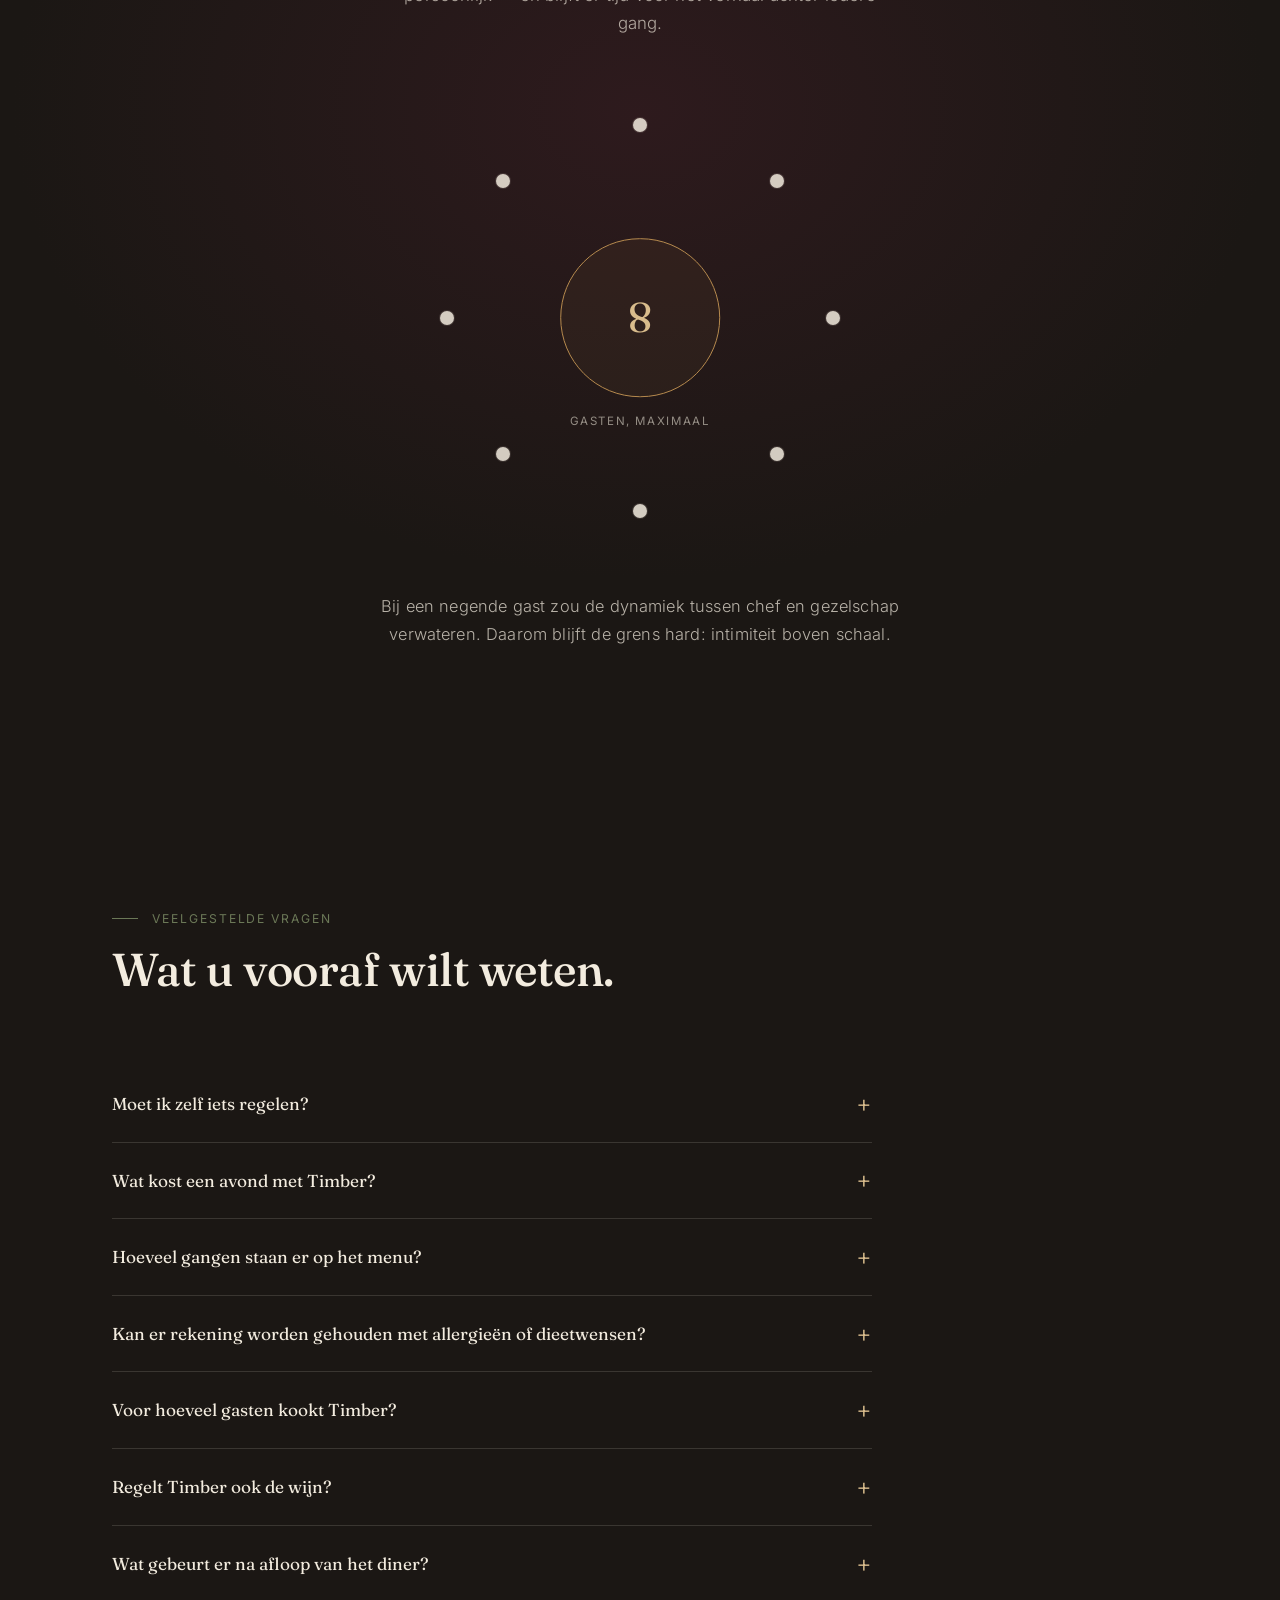
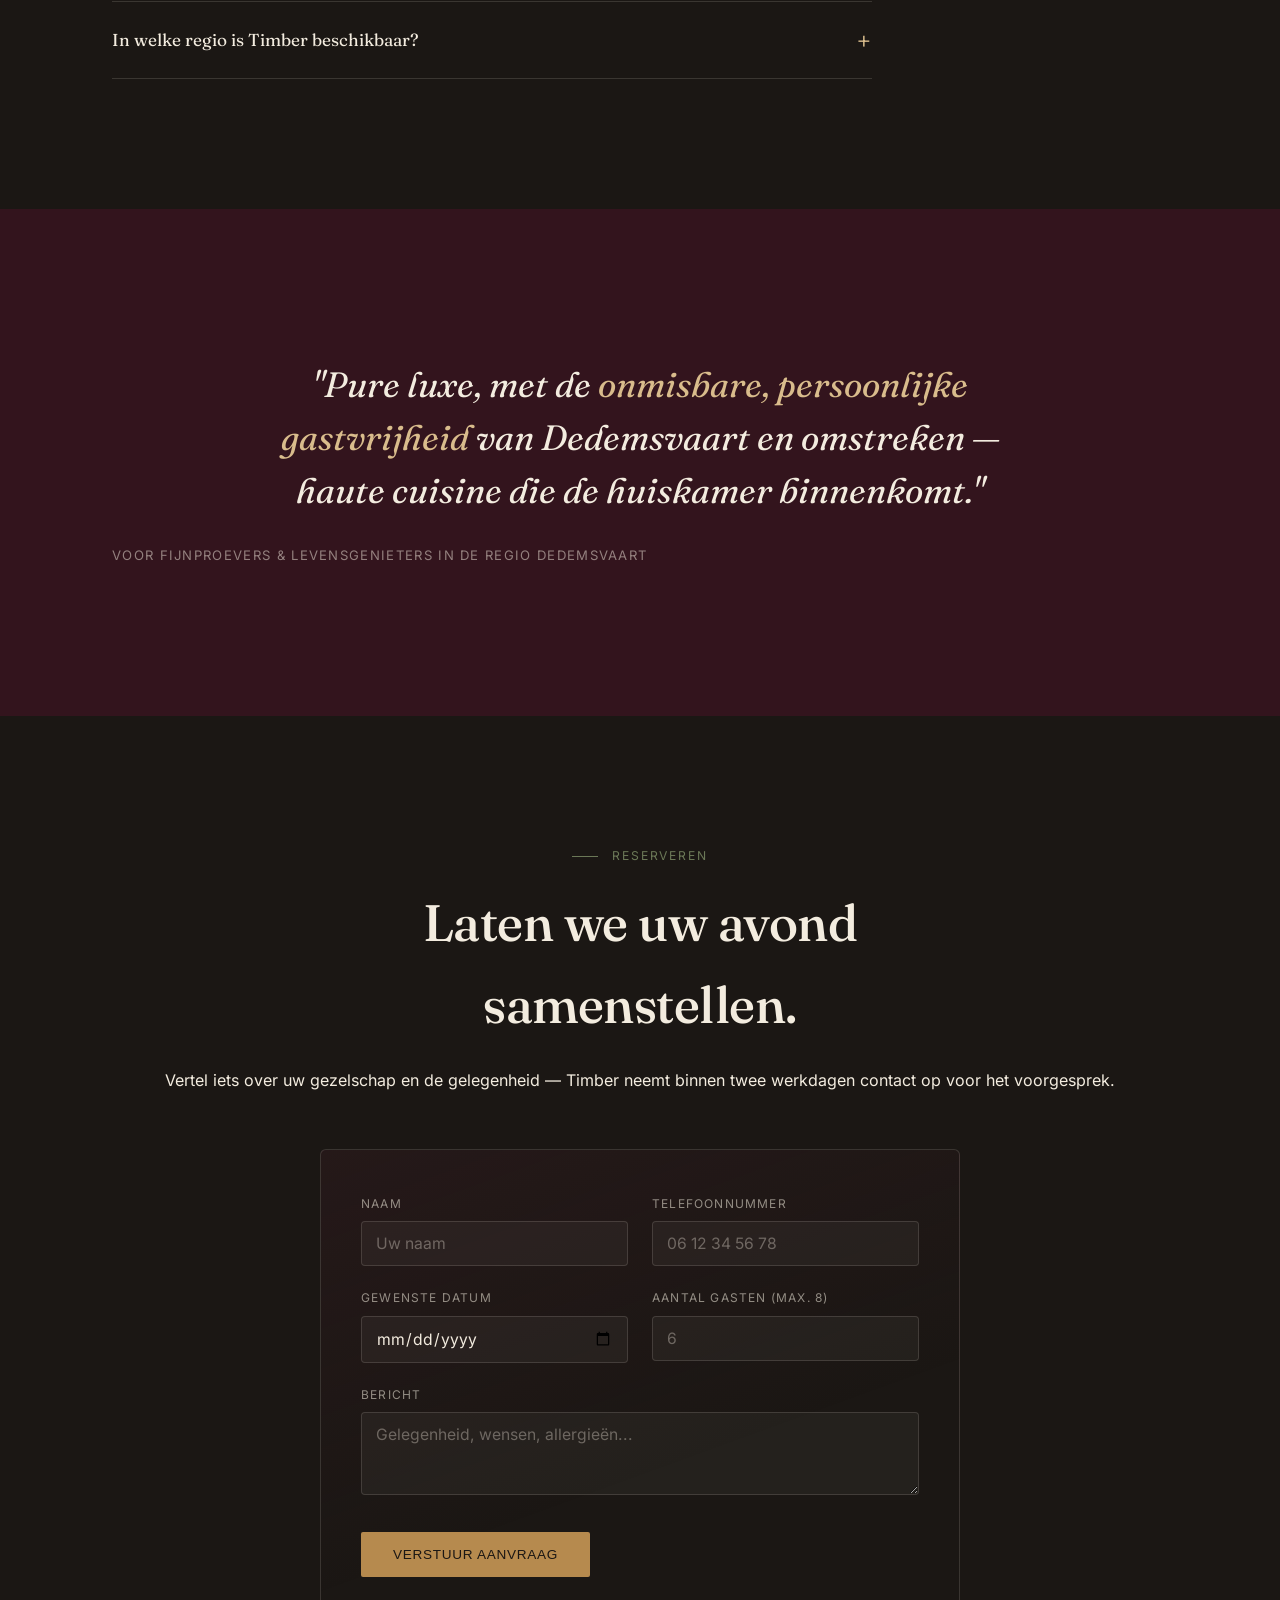
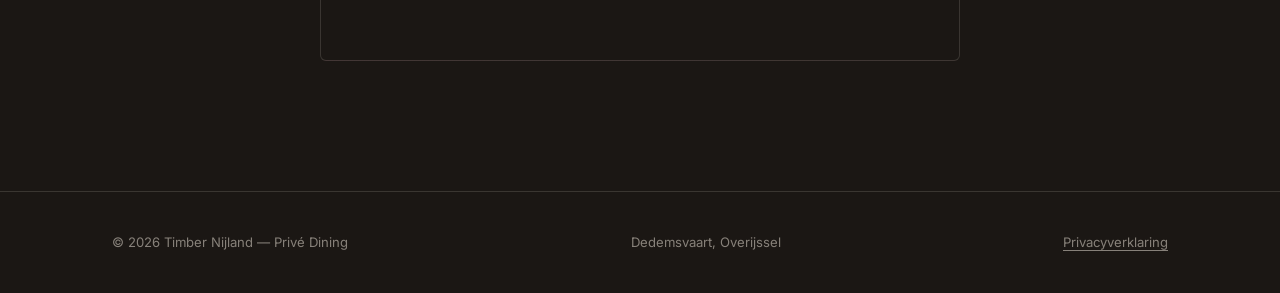
==== commit b984a2c5: "Restore "minimaal 5 gangen" claim, drop amuse from the menu card Per feedback: keep the 5-course cla" ====
--- a/index.html
+++ b/index.html
@@ -4,7 +4,7 @@
 <meta charset="UTF-8">
 <meta name="viewport" content="width=device-width, initial-scale=1.0, viewport-fit=cover">
 <title>Timber Nijland — Culinair Genieten aan Huis</title>
-<meta name="description" content="Timber Nijland brengt privé fine dining aan huis in Dedemsvaart en omstreken. Een op maat gemaakt verrassingsmenu vanaf 4 gangen met amuse, klassiek Frans, voor gezelschappen tot 8 gasten.">
+<meta name="description" content="Timber Nijland brengt privé fine dining aan huis in Dedemsvaart en omstreken. Een op maat gemaakt verrassingsmenu van minimaal 5 gangen, klassiek Frans, voor gezelschappen tot 8 gasten.">
 <meta name="theme-color" content="#1B1714">
 <meta property="og:type" content="website">
 <meta property="og:url" content="https://finediningbytimber.nl/">
@@ -62,7 +62,7 @@
     {
       "@type": "Question",
       "name": "Hoeveel gangen staan er op het menu?",
-      "acceptedAnswer": { "@type": "Answer", "text": "Er wordt uitsluitend gewerkt met een verrassingsmenu vanaf 4 gangen plus een amuse vooraf, volledig samengesteld tijdens het persoonlijke voorgesprek." }
+      "acceptedAnswer": { "@type": "Answer", "text": "Er wordt uitsluitend gewerkt met een verrassingsmenu van minimaal 5 gangen, volledig samengesteld tijdens het persoonlijke voorgesprek." }
     },
     {
       "@type": "Question",
@@ -200,15 +200,15 @@
     </div>
     <div class="keuken">
       <div class="menu-card reveal">
-        <div class="menu-line"><span><span class="course">Amuse</span><br><span class="name">naar seizoen &amp; voorkeur</span></span></div>
         <div class="menu-line"><span><span class="course">Eerste gang</span><br><span class="name">op smaak van het gezelschap</span></span></div>
         <div class="menu-line"><span><span class="course">Tweede gang</span><br><span class="name">op smaak van het gezelschap</span></span></div>
+        <div class="menu-line"><span><span class="course">Tussengang</span><br><span class="name">op smaak van het gezelschap</span></span></div>
         <div class="menu-line"><span><span class="course">Hoofdgerecht</span><br><span class="name">op smaak van het gezelschap</span></span></div>
         <div class="menu-line"><span><span class="course">Dessert</span><br><span class="name">afsluitend, op maat</span></span></div>
       </div>
       <div class="keuken-text reveal">
         <p>De culinaire identiteit van Timber is diep geworteld in de <strong>klassieke Franse keuken</strong>, vertaald naar moderne, lichte en verrassende creaties.</p>
-        <p>Er wordt uitsluitend gewerkt met een <strong>verrassingsmenu vanaf 4 gangen</strong>, met een amuse vooraf. Elk menu is uniek en volledig afgestemd op het gezelschap.</p>
+        <p>Er wordt uitsluitend gewerkt met een <strong>verrassingsmenu van minimaal 5 gangen</strong>. Elk menu is uniek en volledig afgestemd op het gezelschap.</p>
         <p>Elke boeking start met een <strong>persoonlijk voorgesprek</strong>, waarin smaakvoorkeuren, dieetwensen, allergieën en het karakter van de avond worden vastgelegd — zo ontstaat een menu op maat.</p>
         <p>De wijn is aan u: breng gerust uw eigen favoriete flessen mee. Timber serveert ze met plezier bij de bijpassende gangen.</p>
       </div>
@@ -306,7 +306,7 @@
       </details>
       <details class="faq-item">
         <summary>Hoeveel gangen staan er op het menu?</summary>
-        <p>Er wordt uitsluitend gewerkt met een verrassingsmenu vanaf 4 gangen plus een amuse vooraf, volledig samengesteld tijdens het persoonlijke voorgesprek.</p>
+        <p>Er wordt uitsluitend gewerkt met een verrassingsmenu van minimaal 5 gangen, volledig samengesteld tijdens het persoonlijke voorgesprek.</p>
       </details>
       <details class="faq-item">
         <summary>Kan er rekening worden gehouden met allergieën of dieetwensen?</summary>
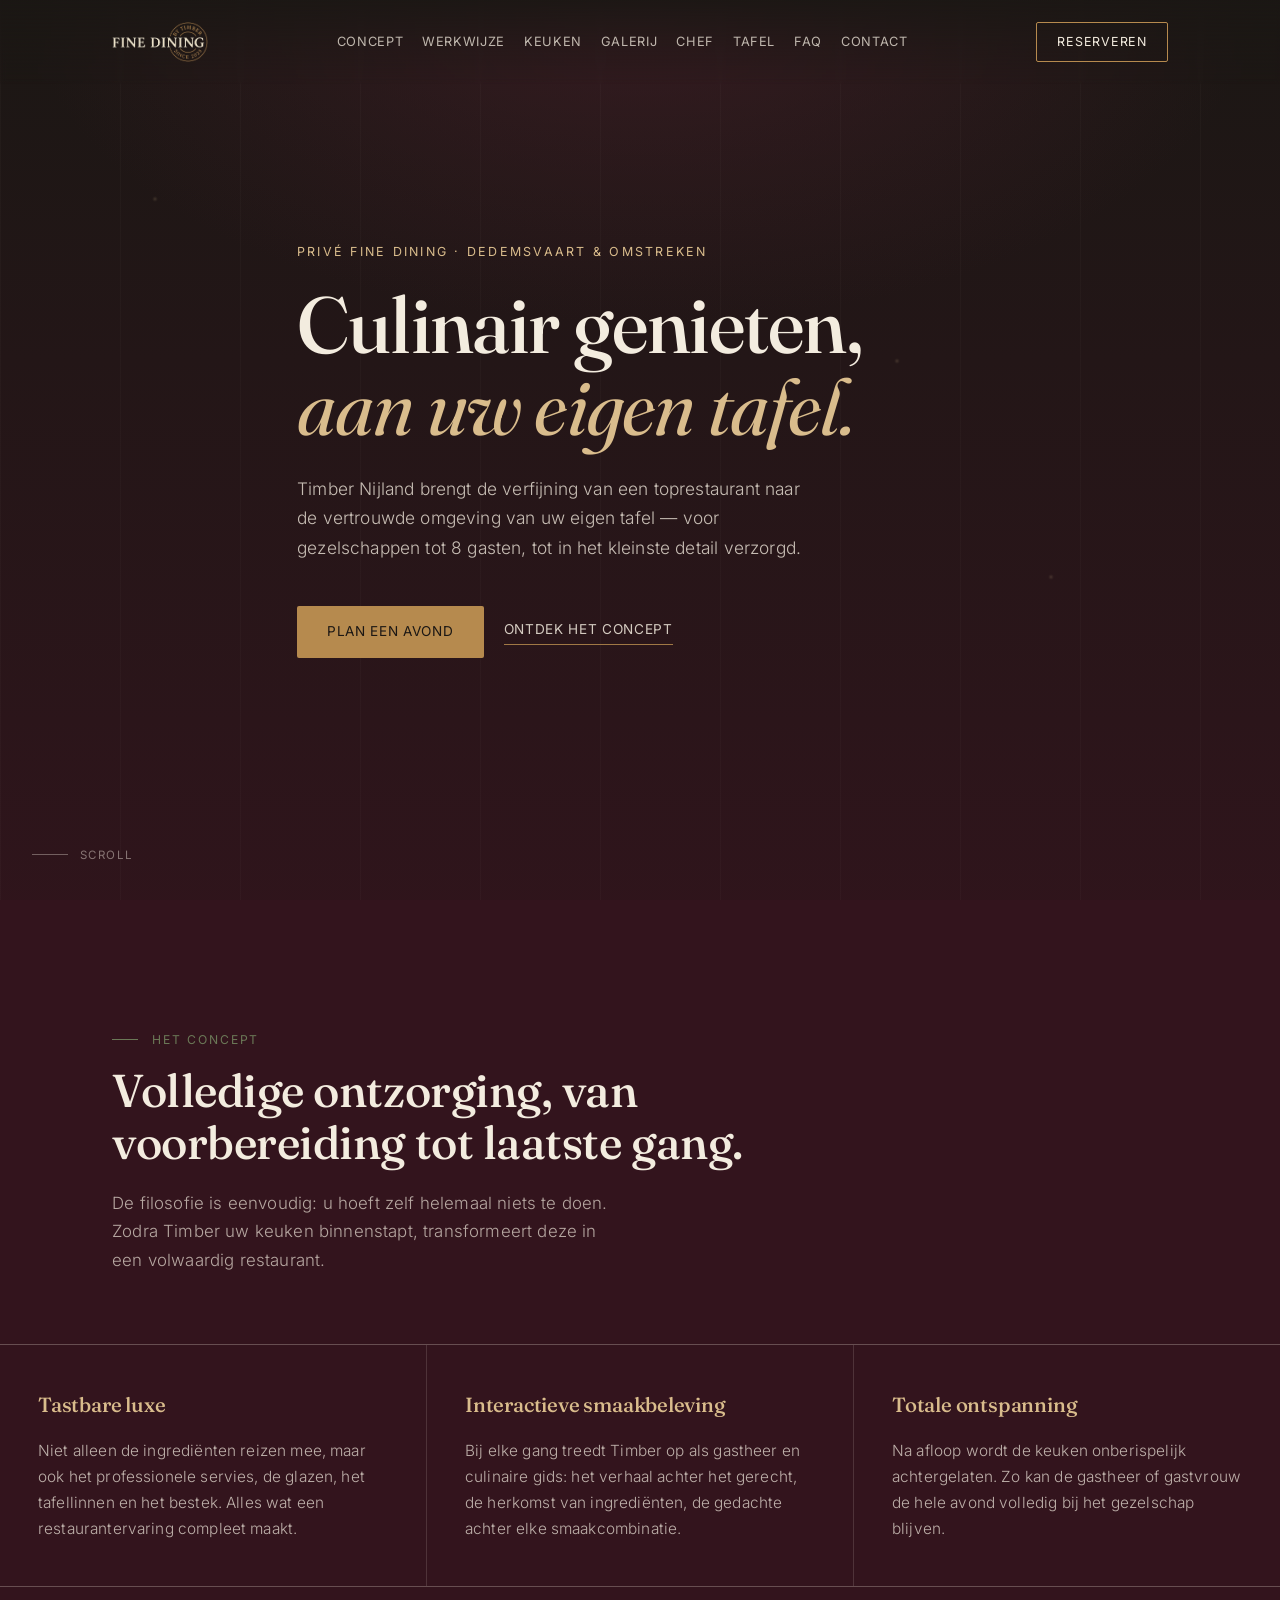
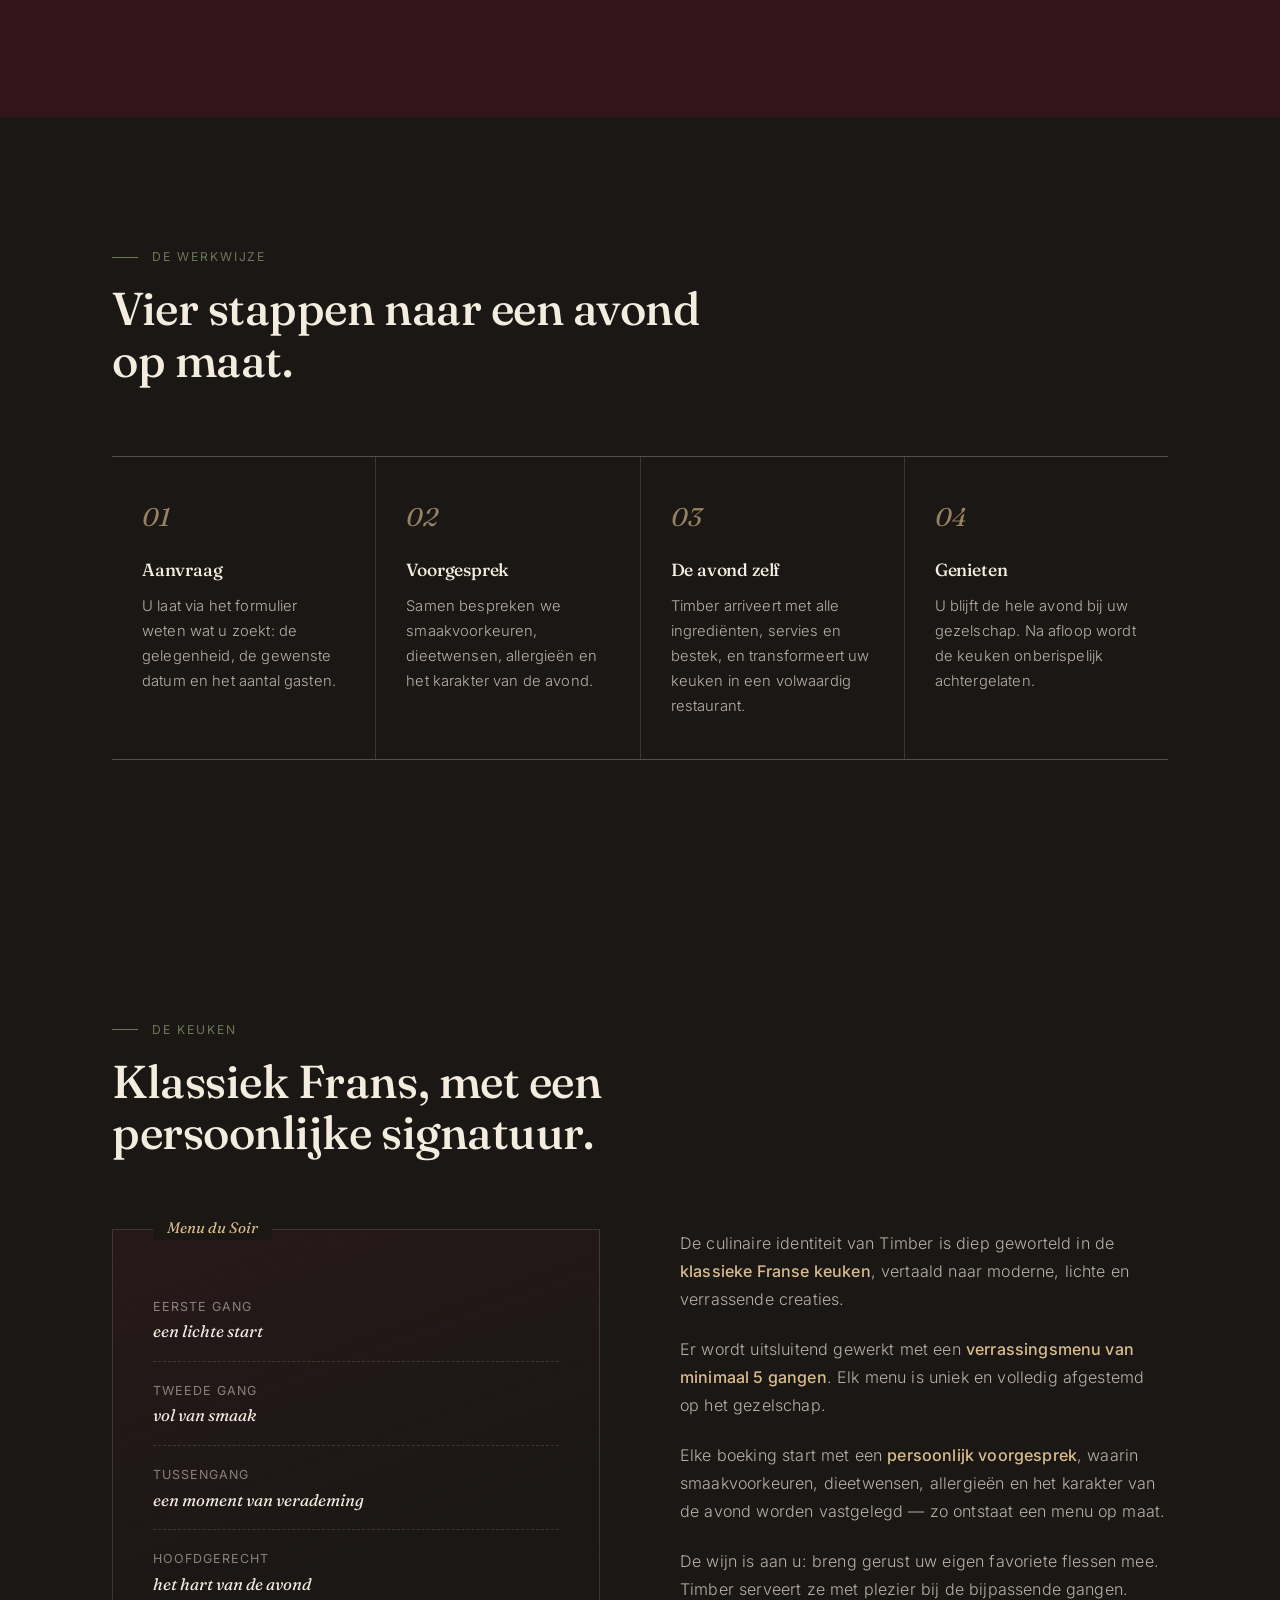
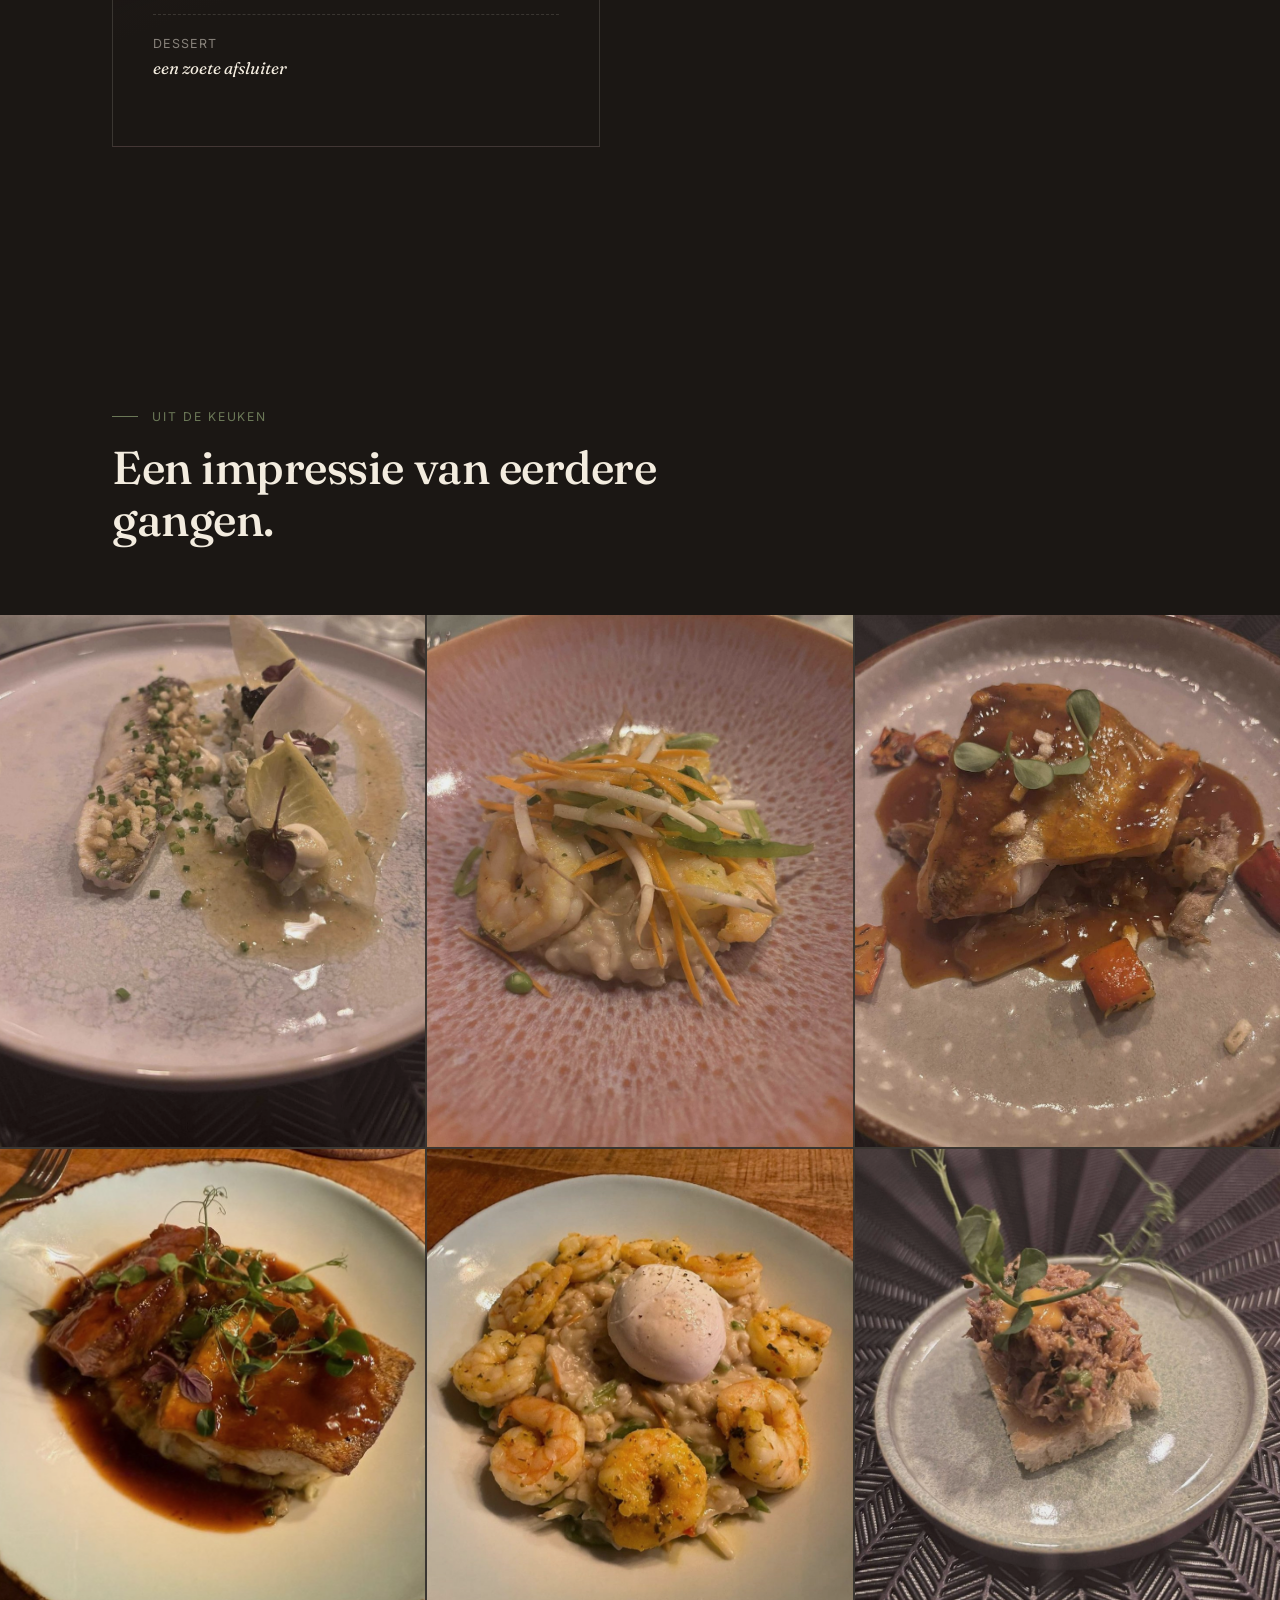
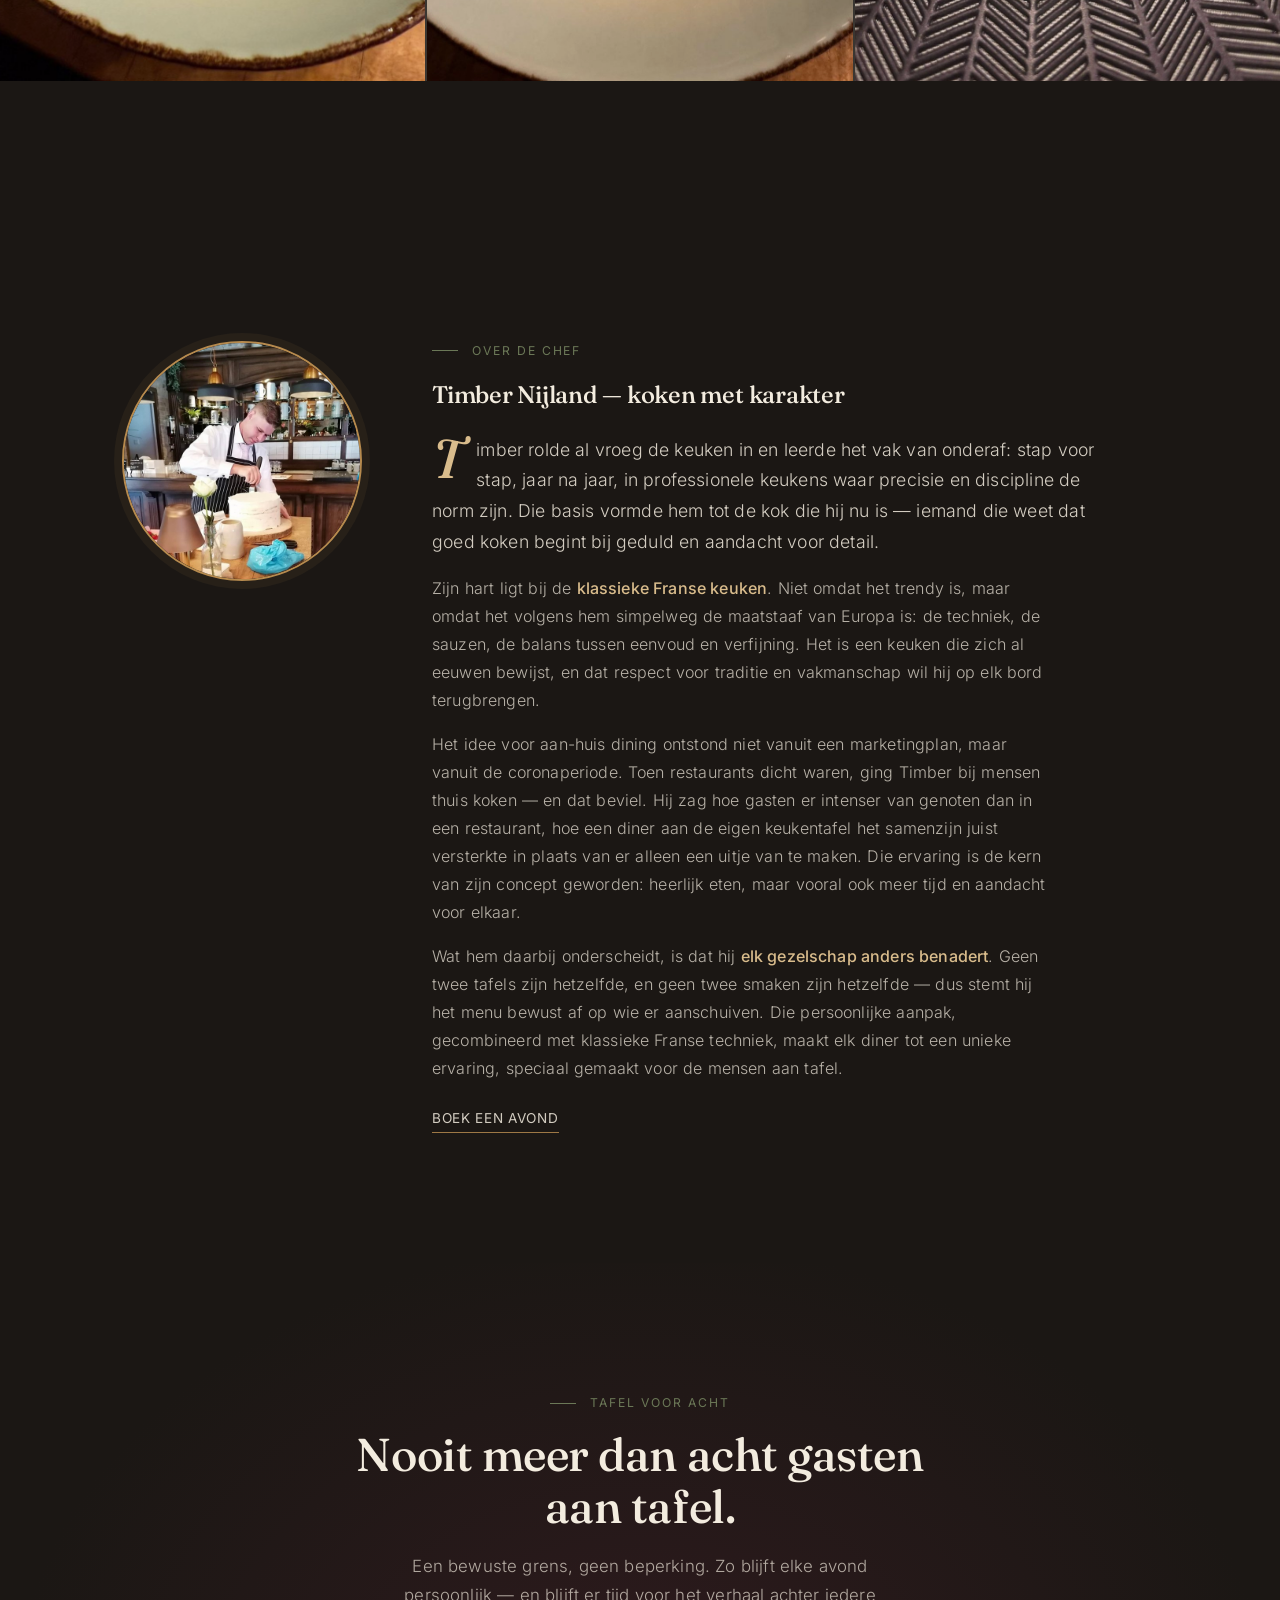
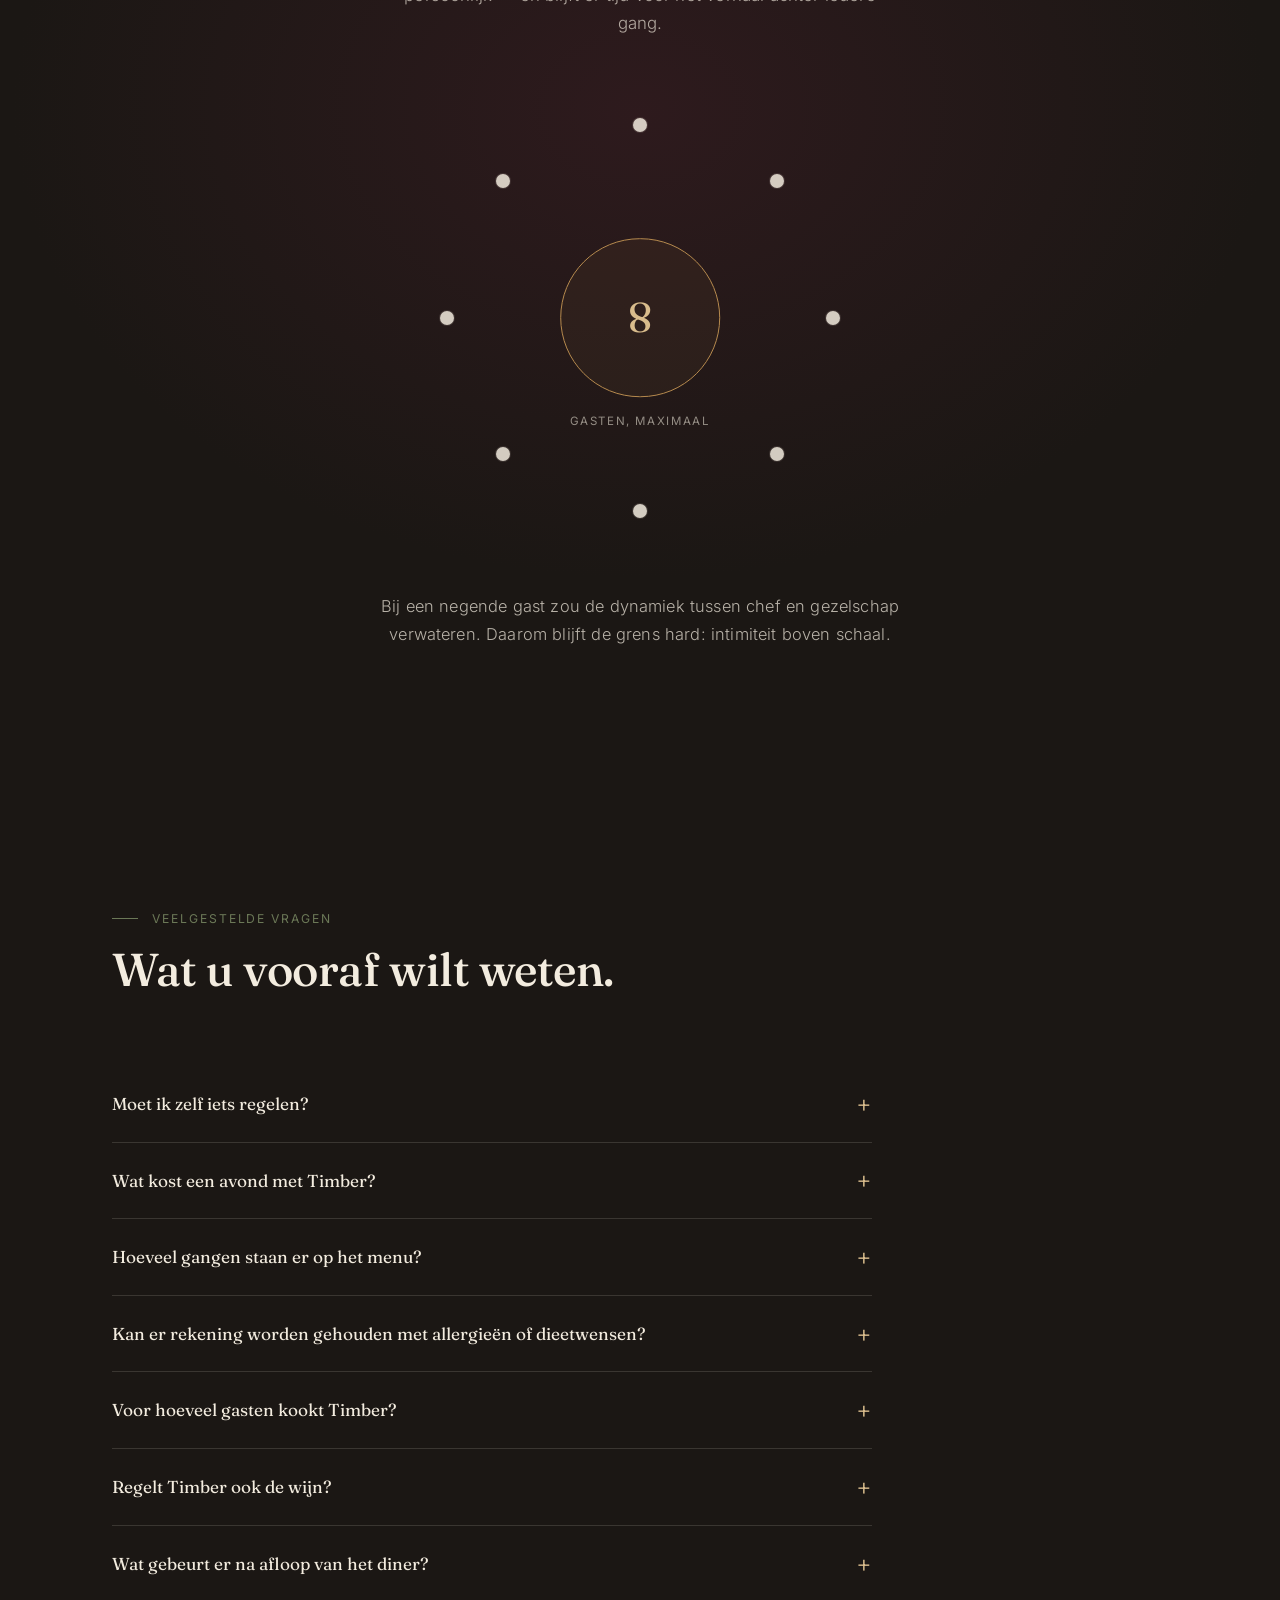
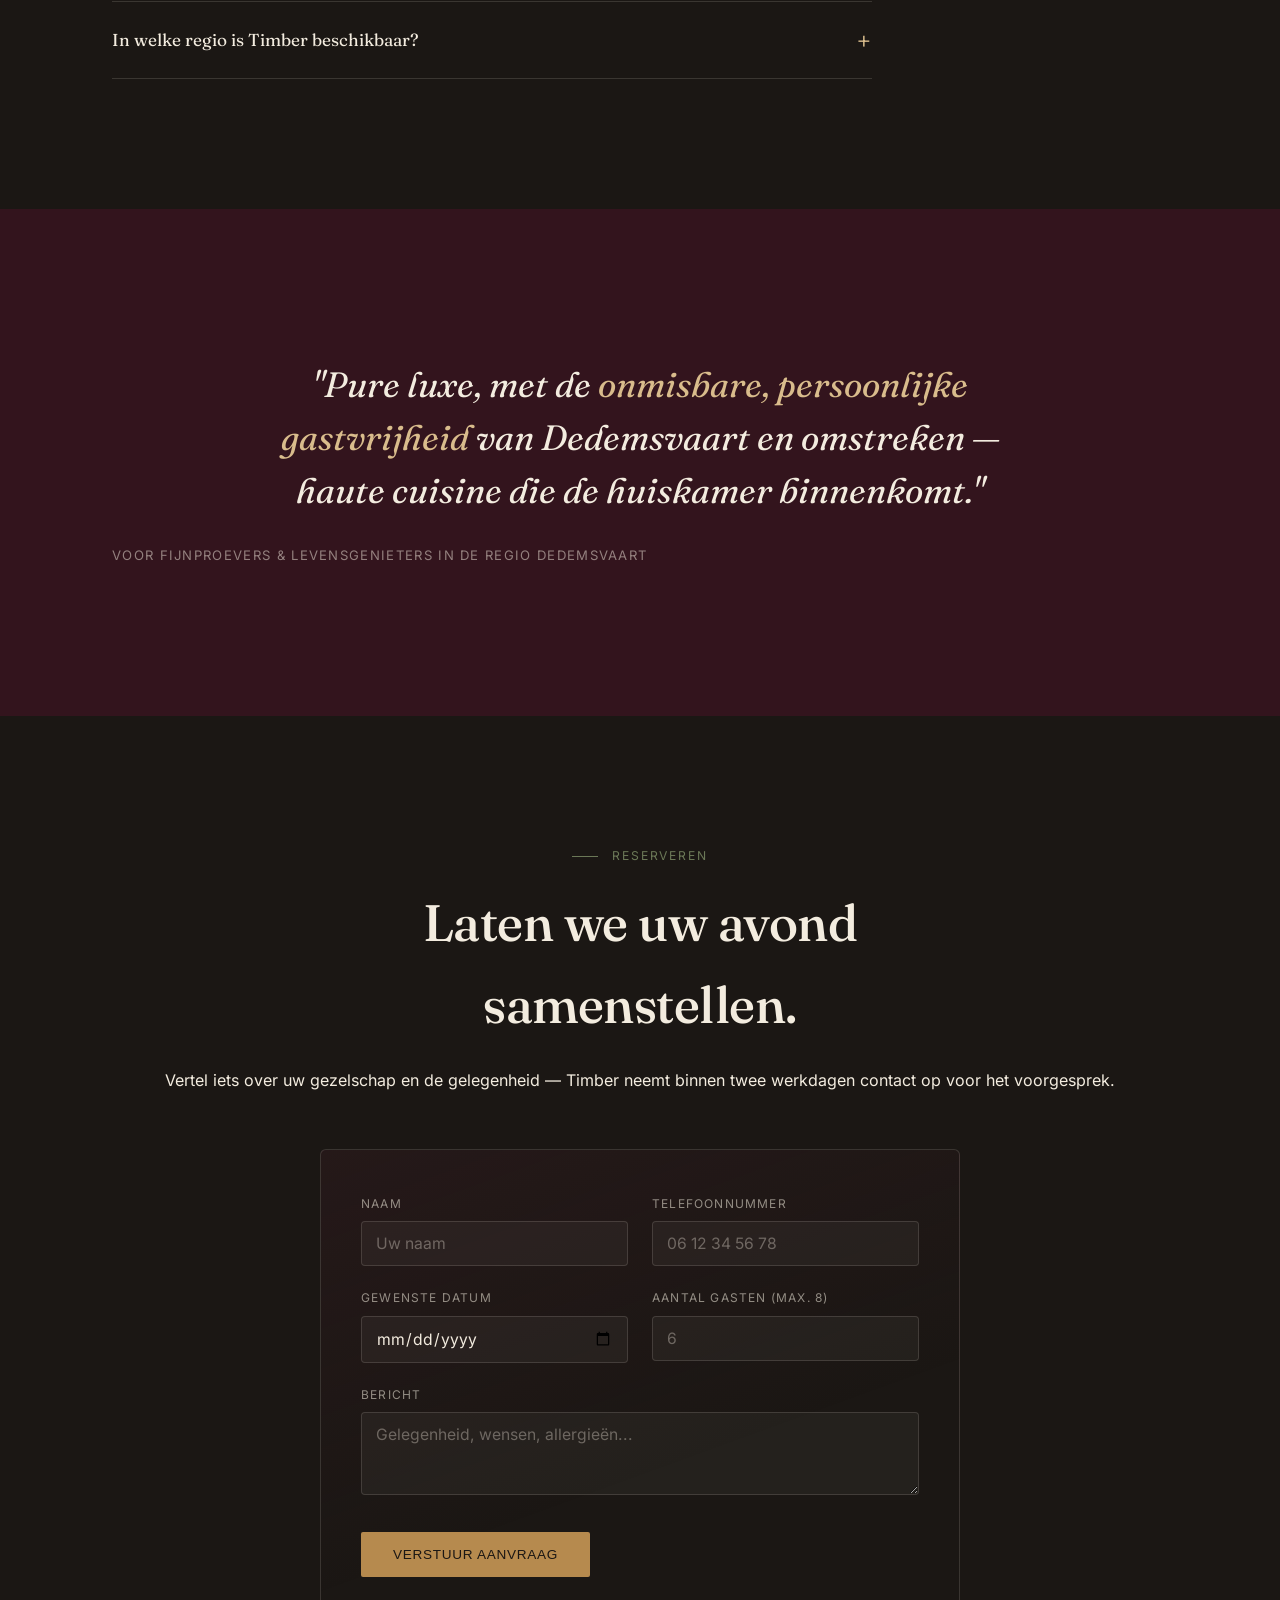
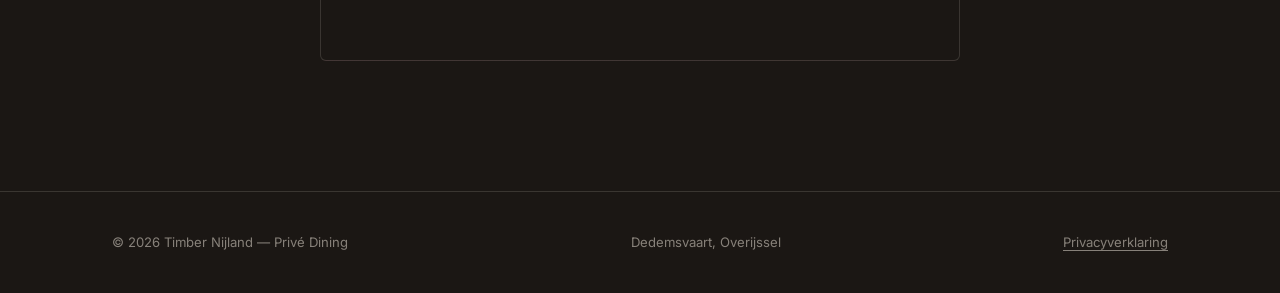
==== commit 704a0a34: "Vary repetitive menu card course descriptions Four of five lines said the identical "op smaak van he" ====
--- a/index.html
+++ b/index.html
@@ -200,11 +200,11 @@
     </div>
     <div class="keuken">
       <div class="menu-card reveal">
-        <div class="menu-line"><span><span class="course">Eerste gang</span><br><span class="name">op smaak van het gezelschap</span></span></div>
-        <div class="menu-line"><span><span class="course">Tweede gang</span><br><span class="name">op smaak van het gezelschap</span></span></div>
-        <div class="menu-line"><span><span class="course">Tussengang</span><br><span class="name">op smaak van het gezelschap</span></span></div>
-        <div class="menu-line"><span><span class="course">Hoofdgerecht</span><br><span class="name">op smaak van het gezelschap</span></span></div>
-        <div class="menu-line"><span><span class="course">Dessert</span><br><span class="name">afsluitend, op maat</span></span></div>
+        <div class="menu-line"><span><span class="course">Eerste gang</span><br><span class="name">een lichte start</span></span></div>
+        <div class="menu-line"><span><span class="course">Tweede gang</span><br><span class="name">vol van smaak</span></span></div>
+        <div class="menu-line"><span><span class="course">Tussengang</span><br><span class="name">een moment van verademing</span></span></div>
+        <div class="menu-line"><span><span class="course">Hoofdgerecht</span><br><span class="name">het hart van de avond</span></span></div>
+        <div class="menu-line"><span><span class="course">Dessert</span><br><span class="name">een zoete afsluiter</span></span></div>
       </div>
       <div class="keuken-text reveal">
         <p>De culinaire identiteit van Timber is diep geworteld in de <strong>klassieke Franse keuken</strong>, vertaald naar moderne, lichte en verrassende creaties.</p>
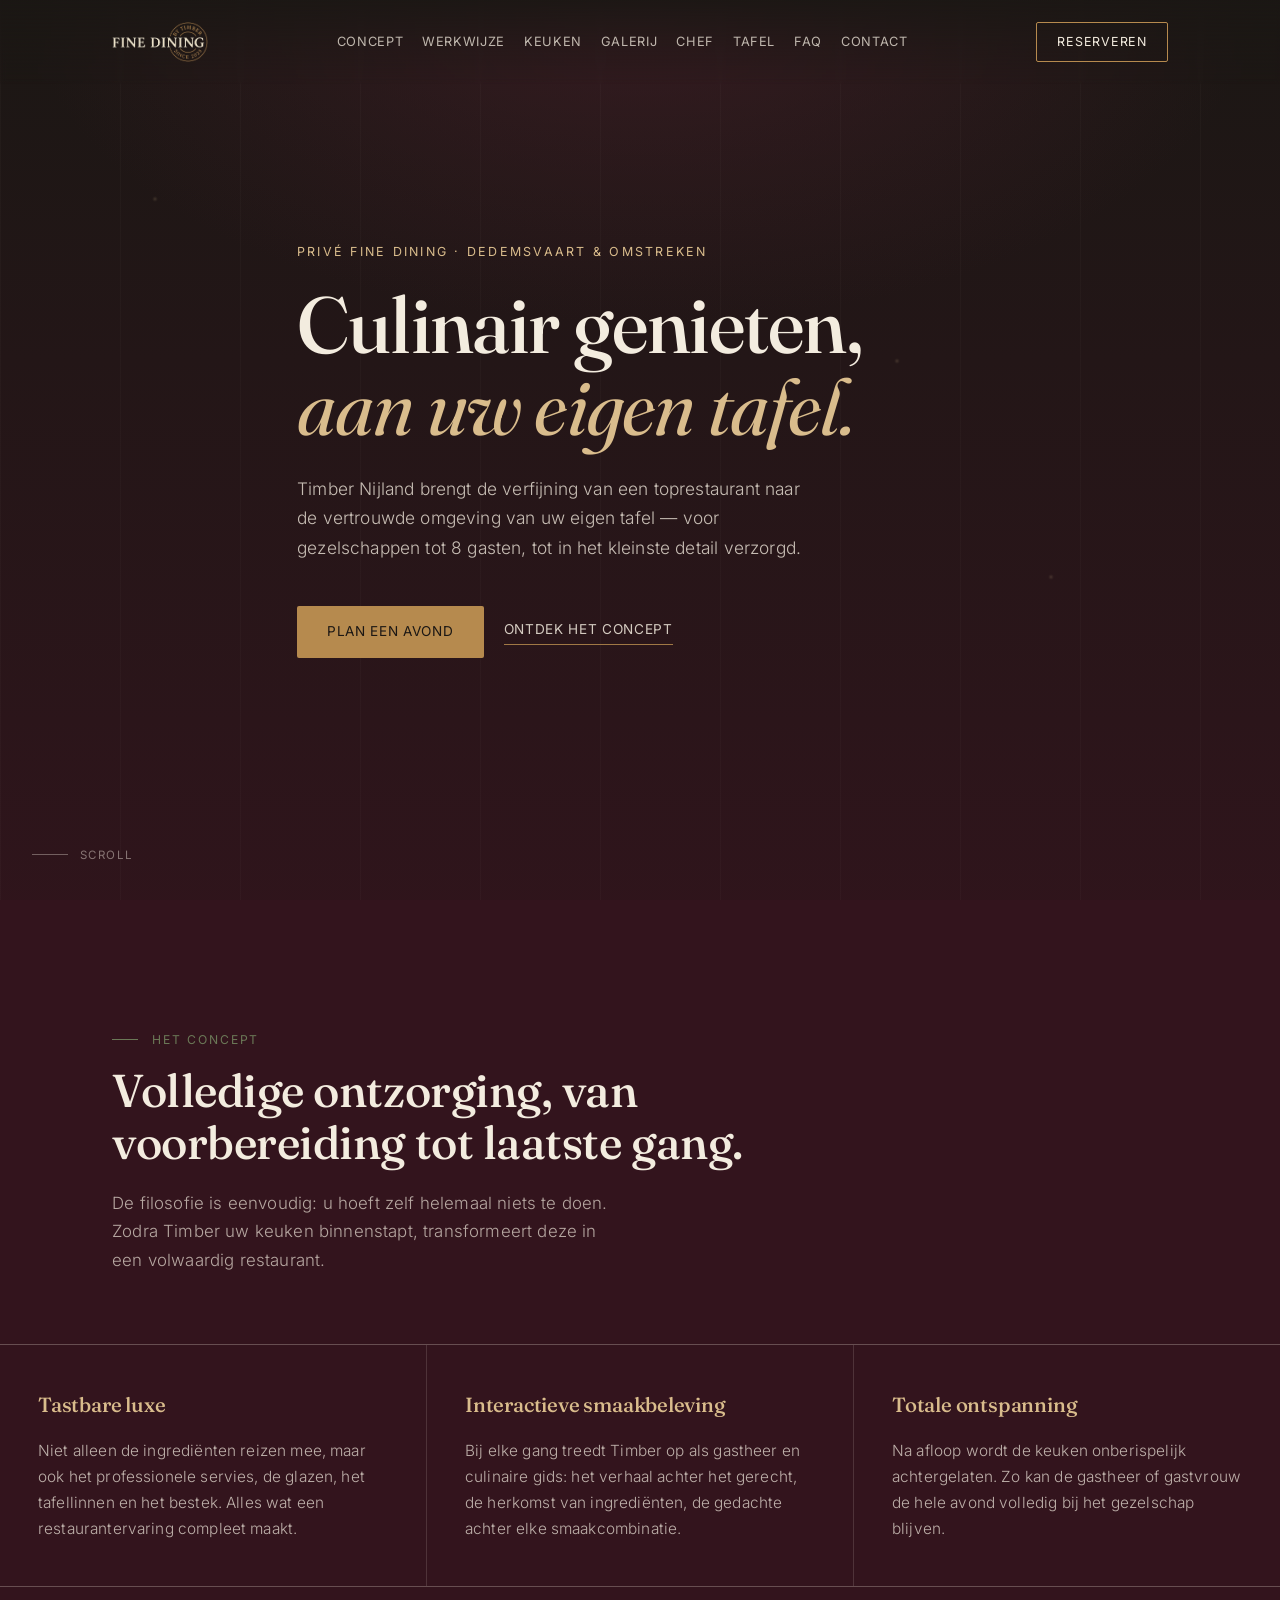
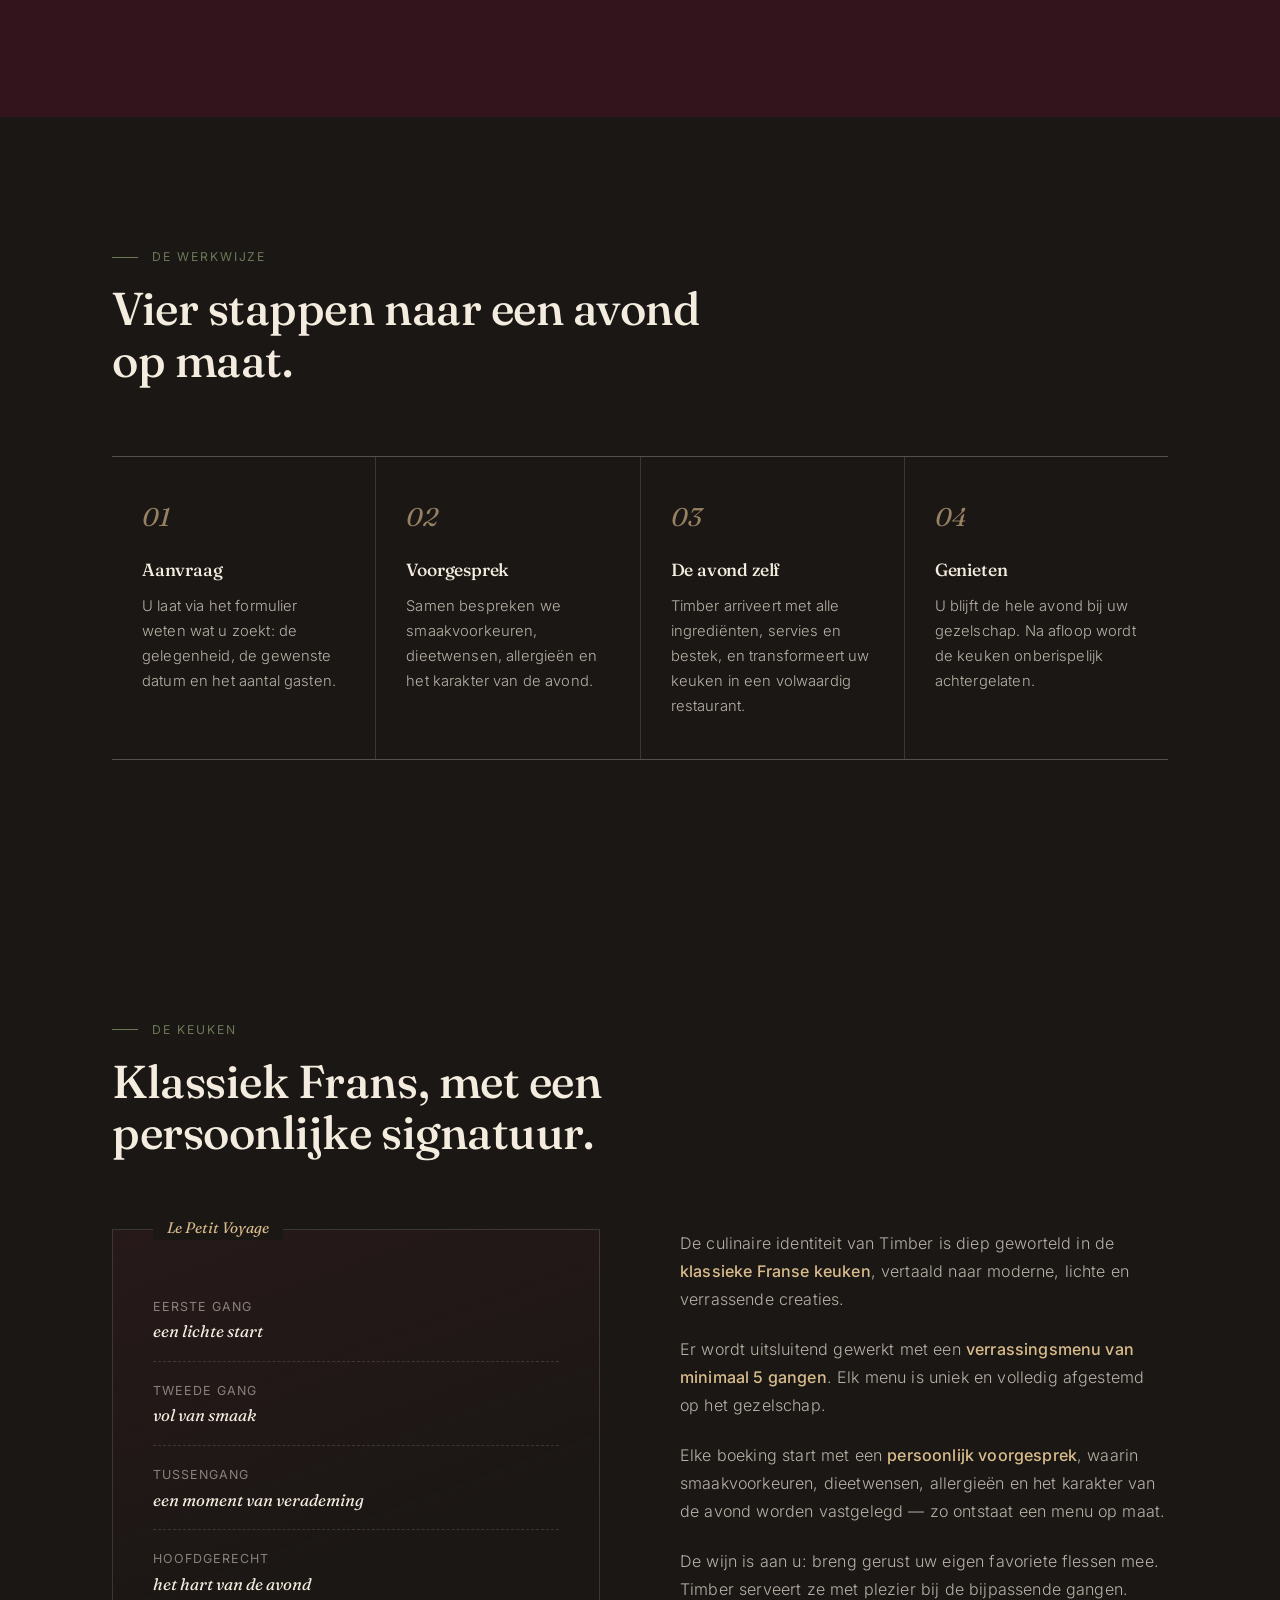
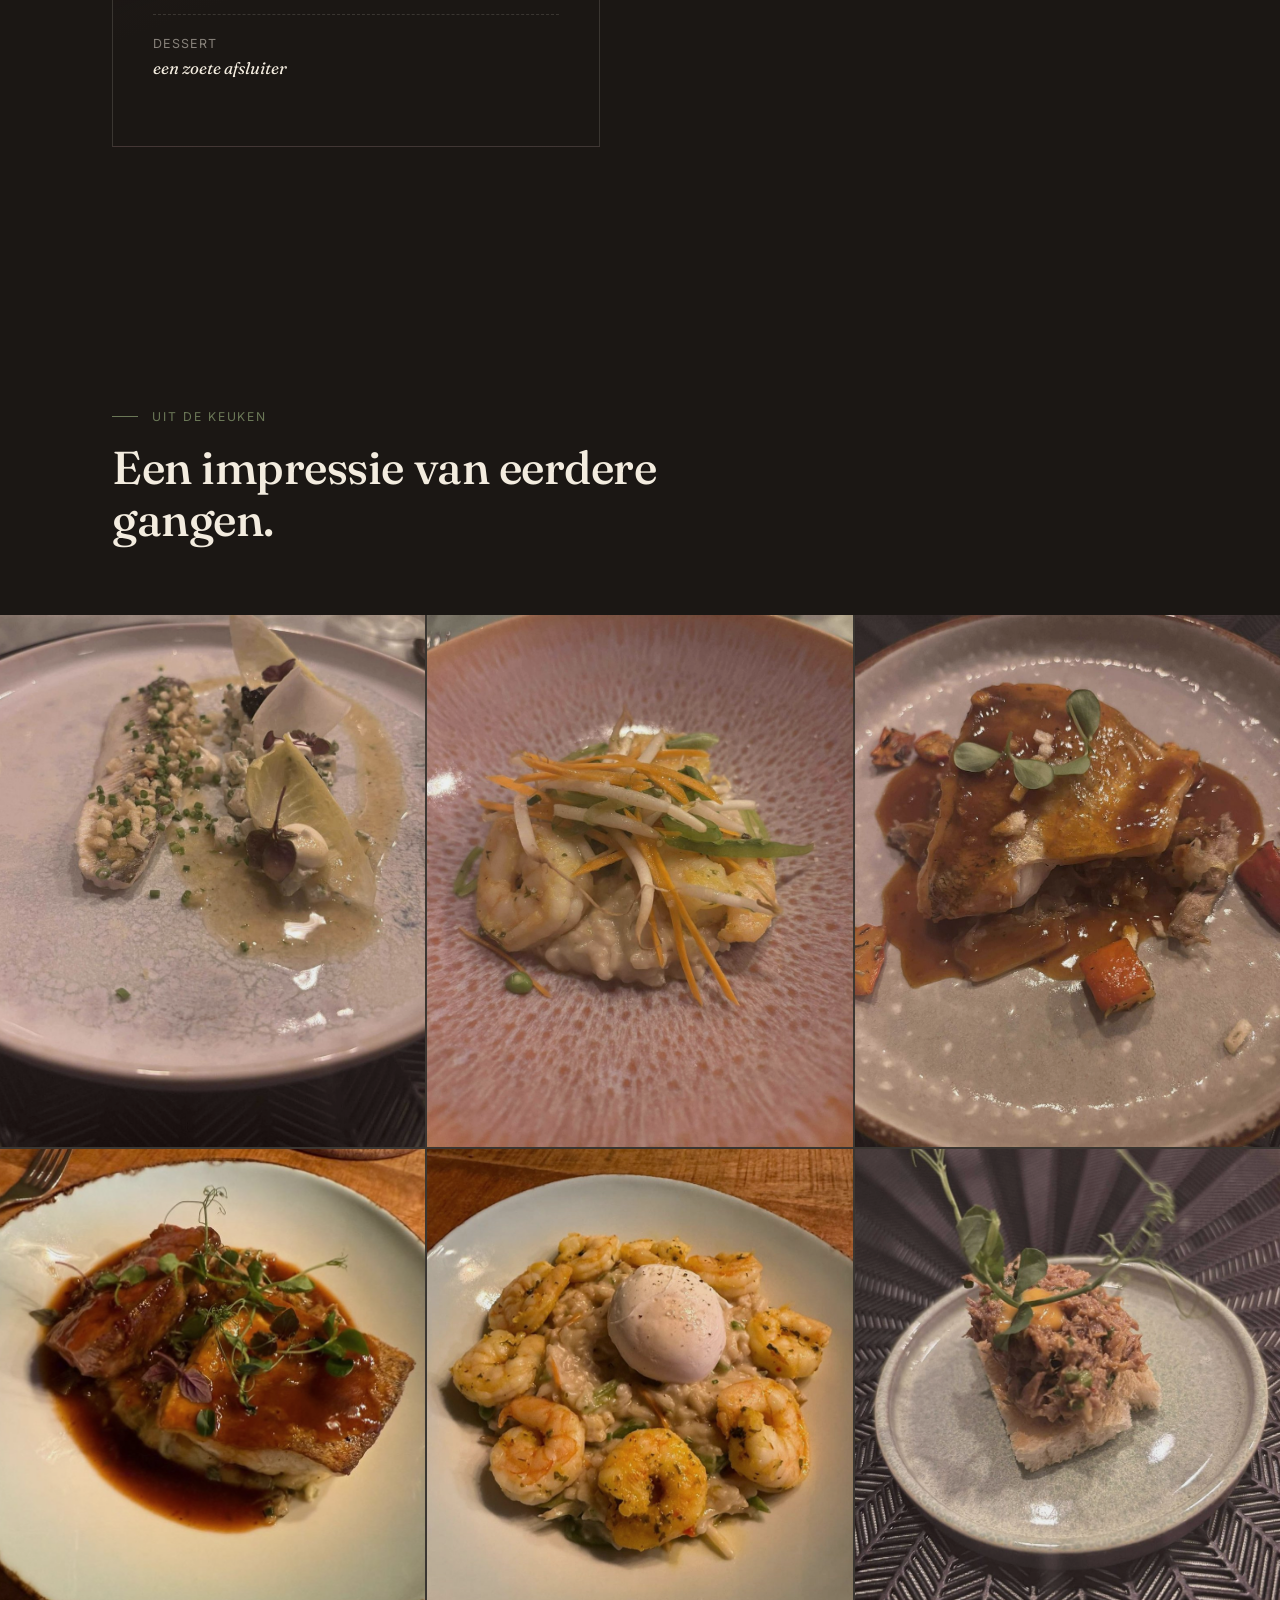
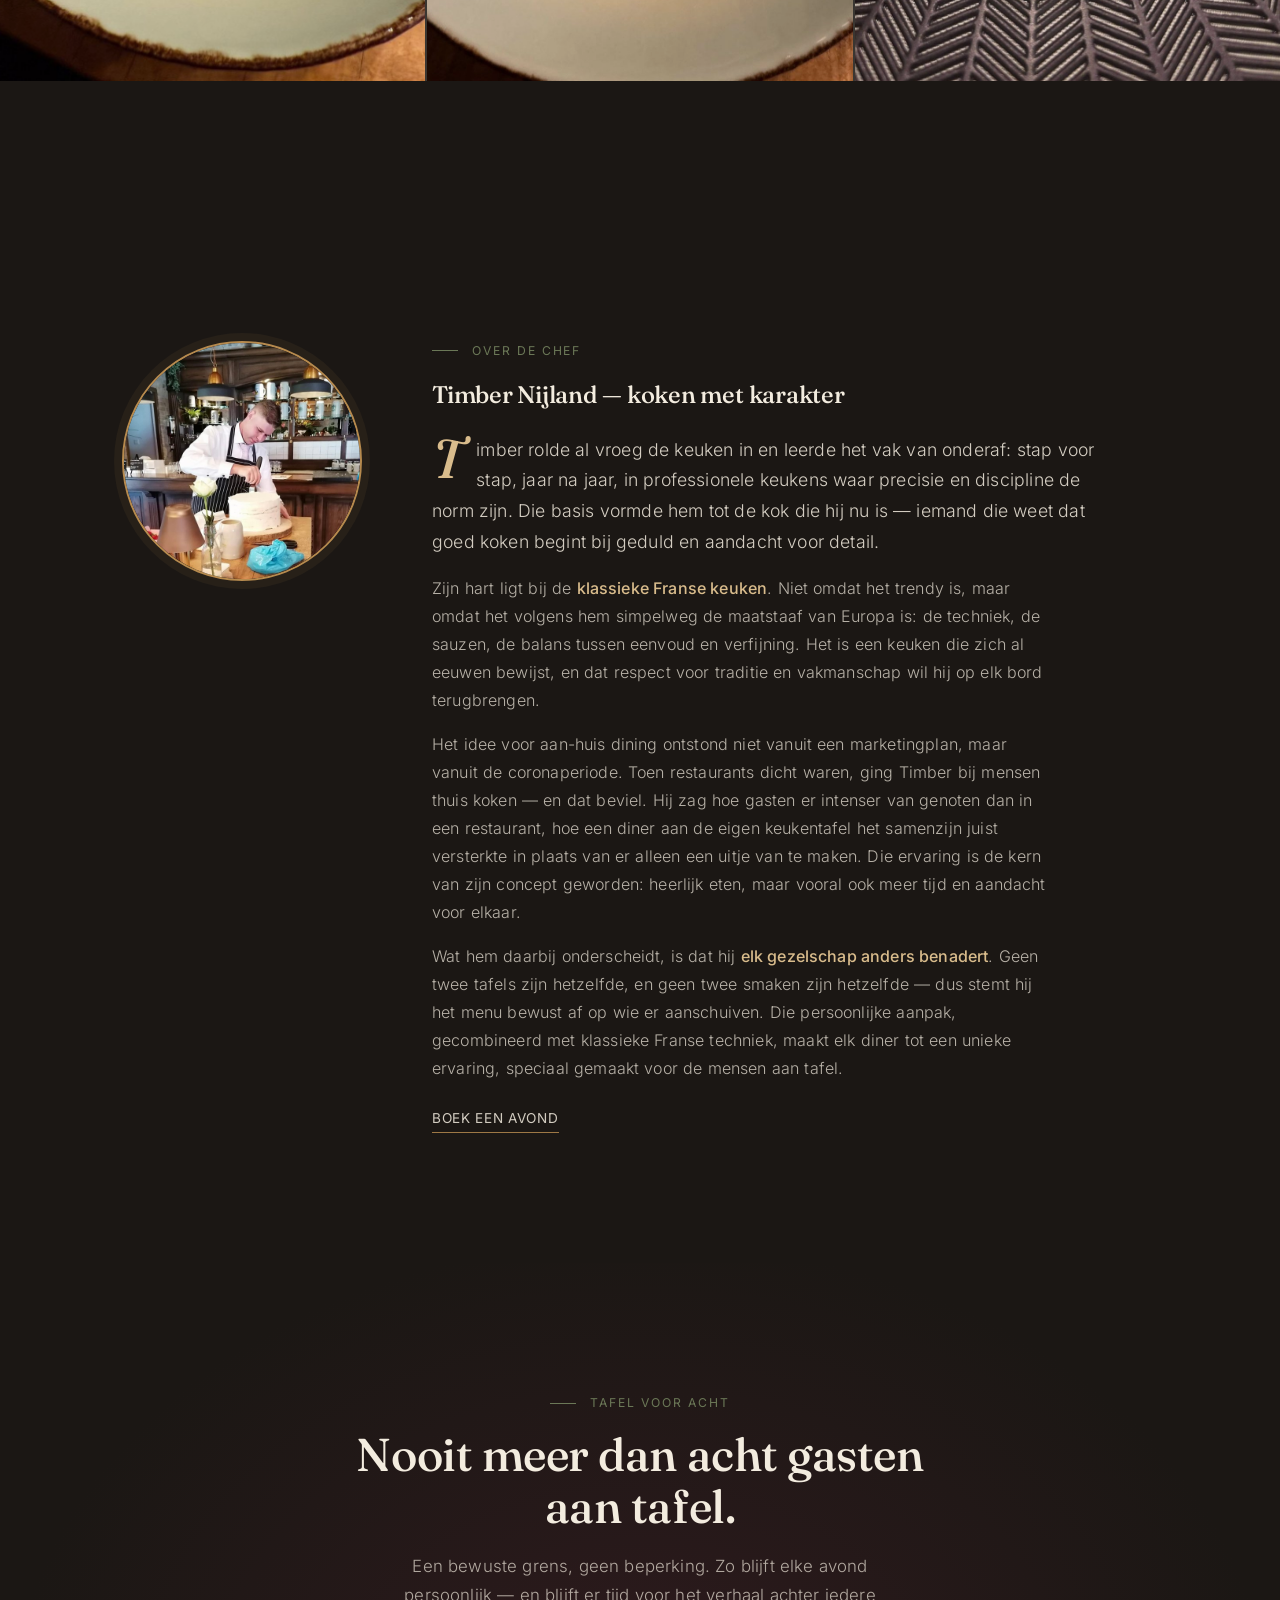
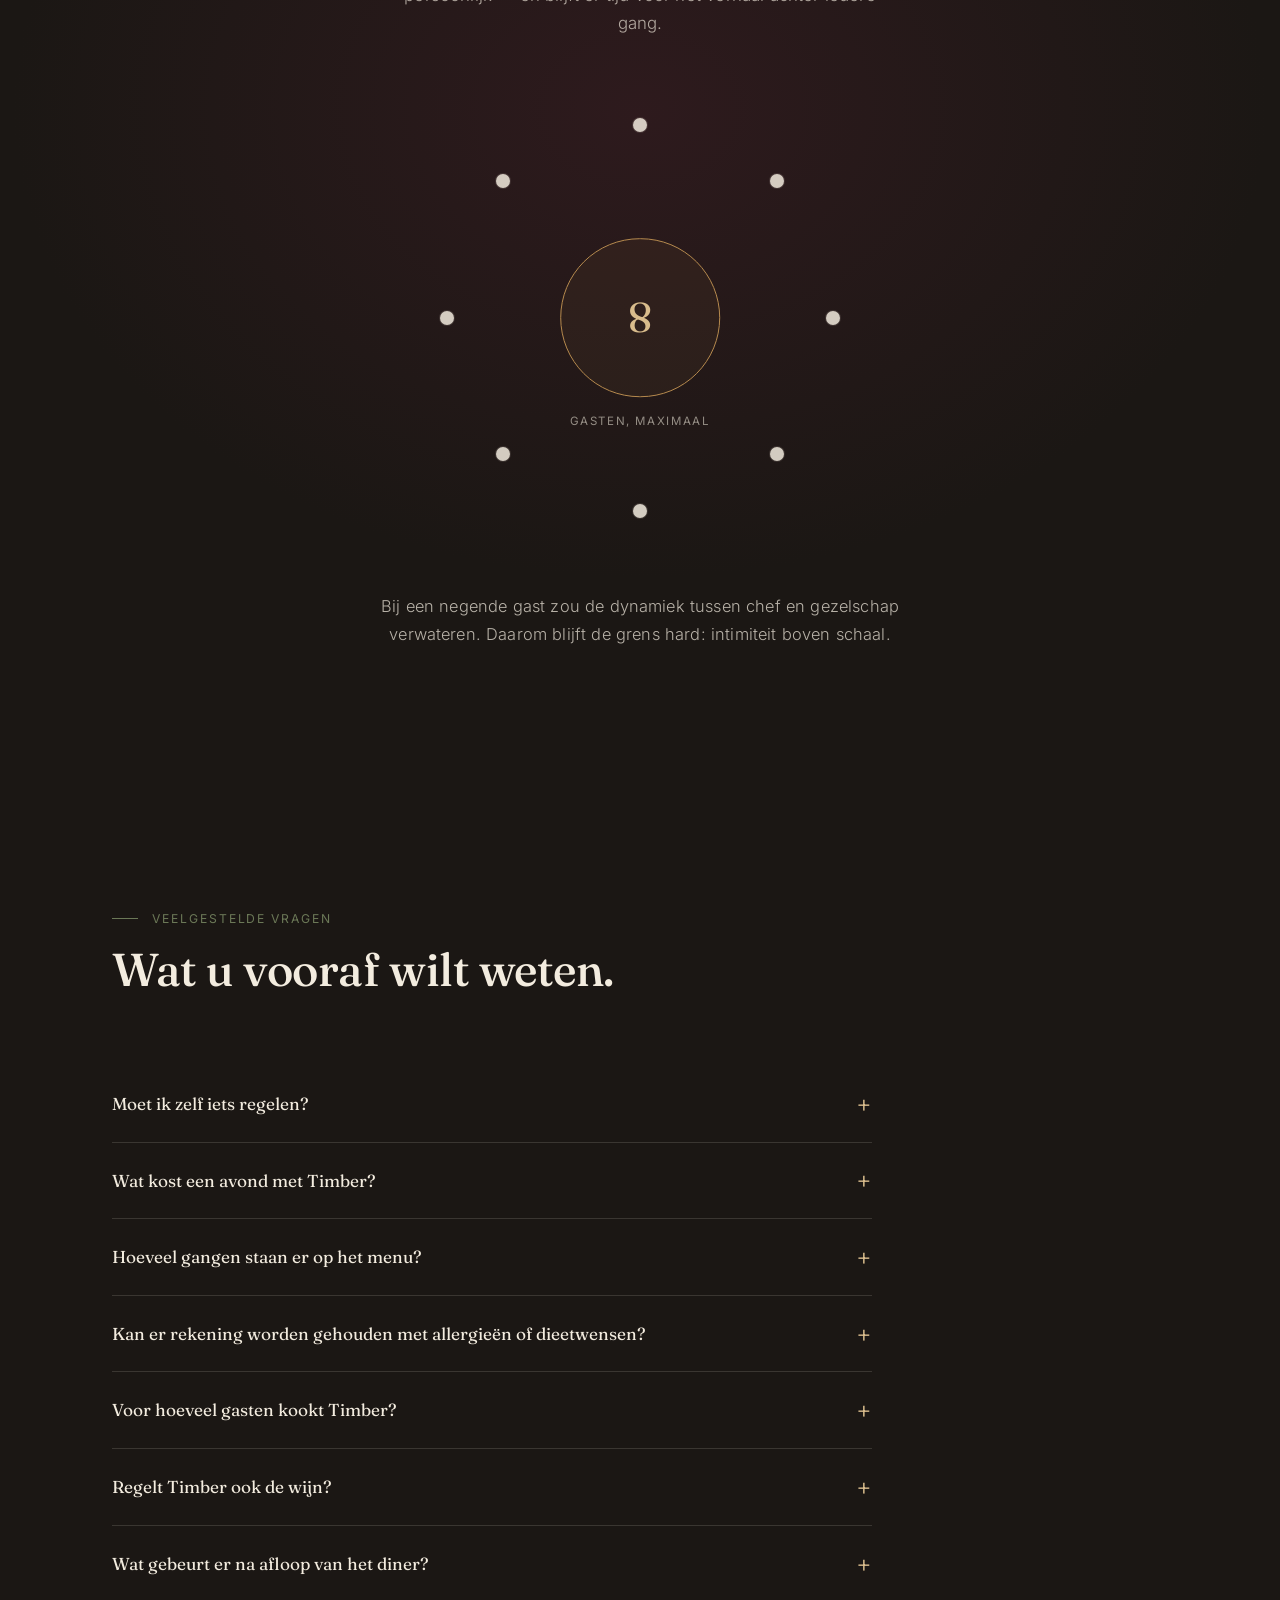
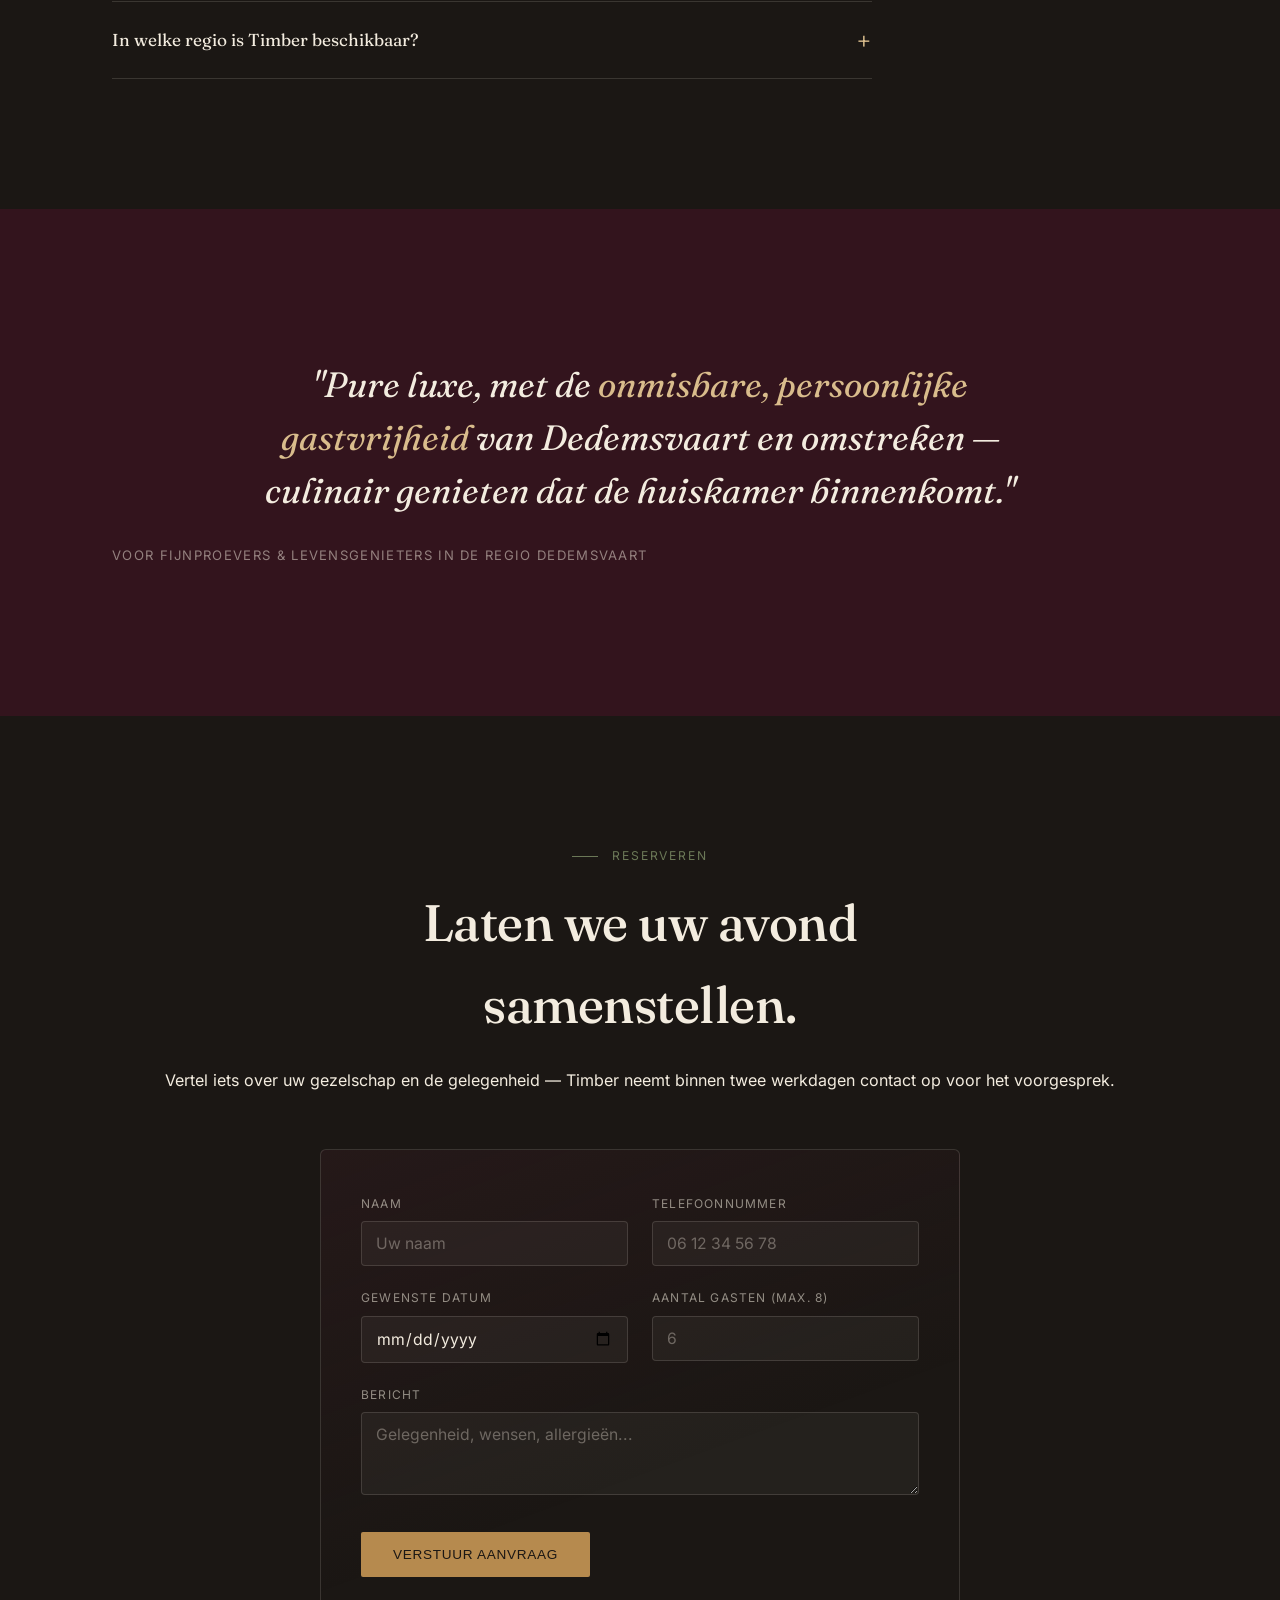
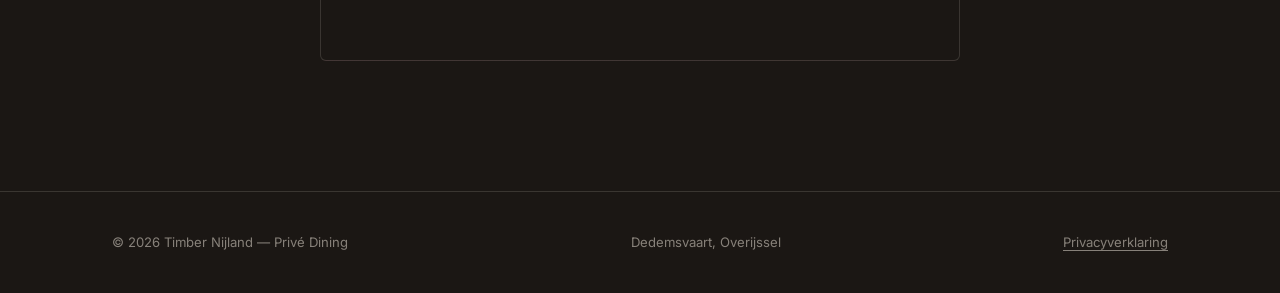
==== commit f62c2f6f: "Full site review: remove leftover "haute cuisine" quote, refresh dates - Quote-section testimonial s" ====
--- a/index.html
+++ b/index.html
@@ -334,7 +334,7 @@
 
 <section class="quote-section">
   <div class="container">
-    <p class="quote reveal">"Pure luxe, met de <span class="accent">onmisbare, persoonlijke gastvrijheid</span> van Dedemsvaart en omstreken — haute cuisine die de huiskamer binnenkomt."</p>
+    <p class="quote reveal">"Pure luxe, met de <span class="accent">onmisbare, persoonlijke gastvrijheid</span> van Dedemsvaart en omstreken — culinair genieten dat de huiskamer binnenkomt."</p>
     <p class="quote-attr">Voor fijnproevers &amp; levensgenieters in de regio Dedemsvaart</p>
   </div>
 </section>
--- a/style.css
+++ b/style.css
@@ -326,7 +326,7 @@
   background:linear-gradient(160deg, rgba(74,31,43,0.25), transparent 60%);
 }
 .menu-card::before{
-  content:"Menu du Soir";
+  content:"Le Petit Voyage";
   position:absolute; top:-14px; left:40px;
   background:var(--espresso);
   padding:0 14px;
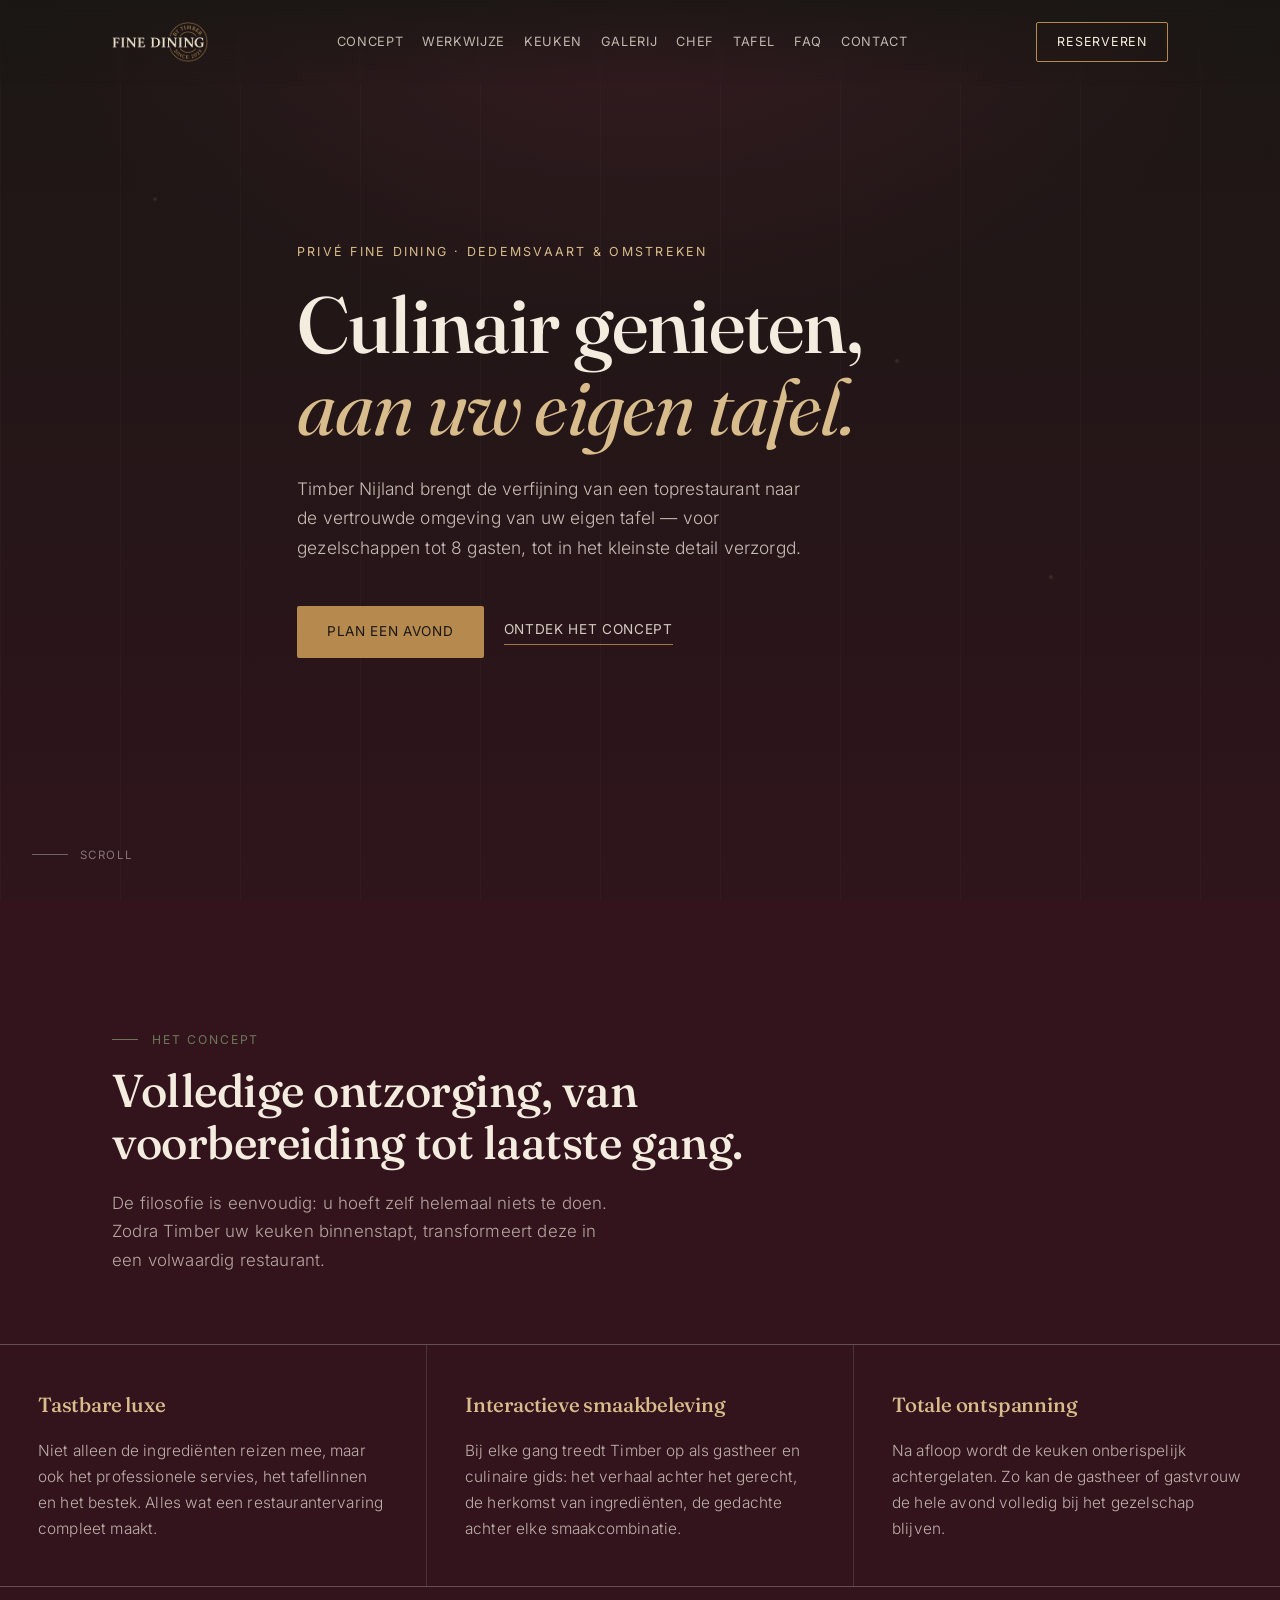
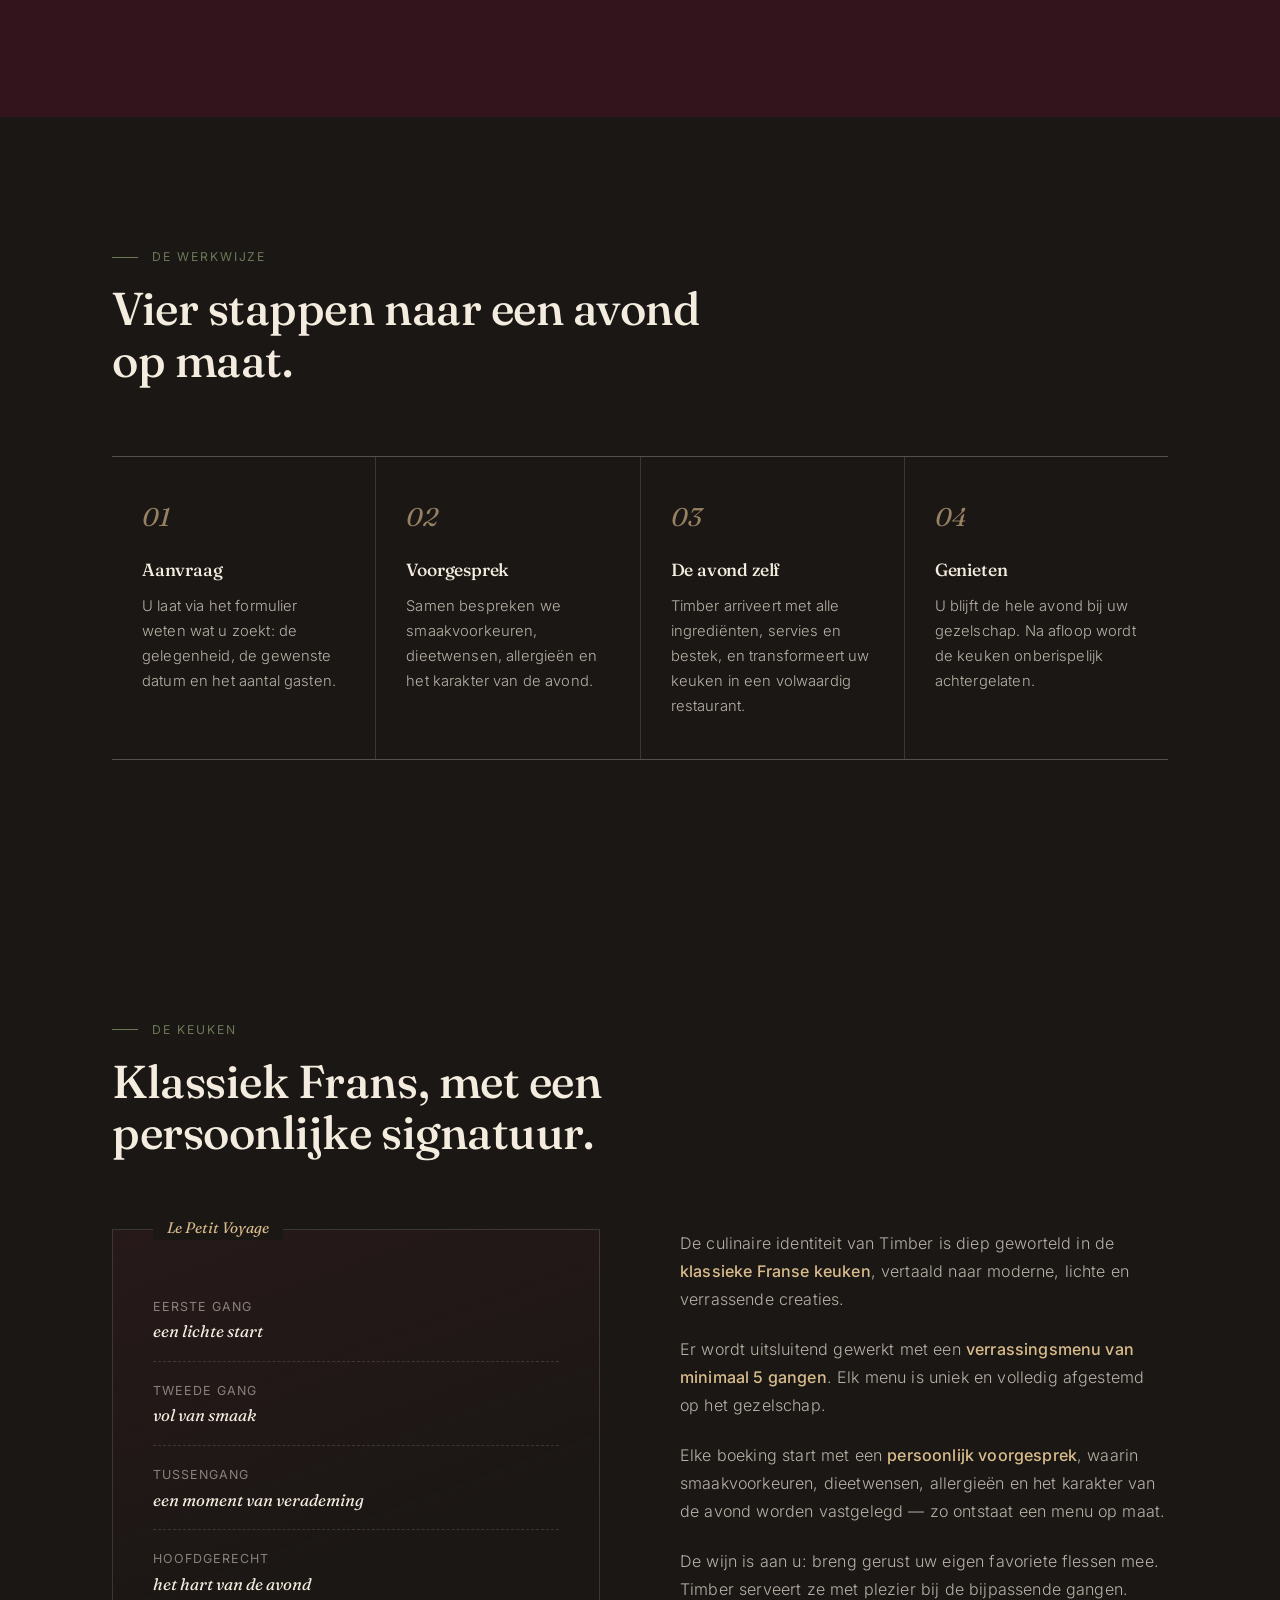
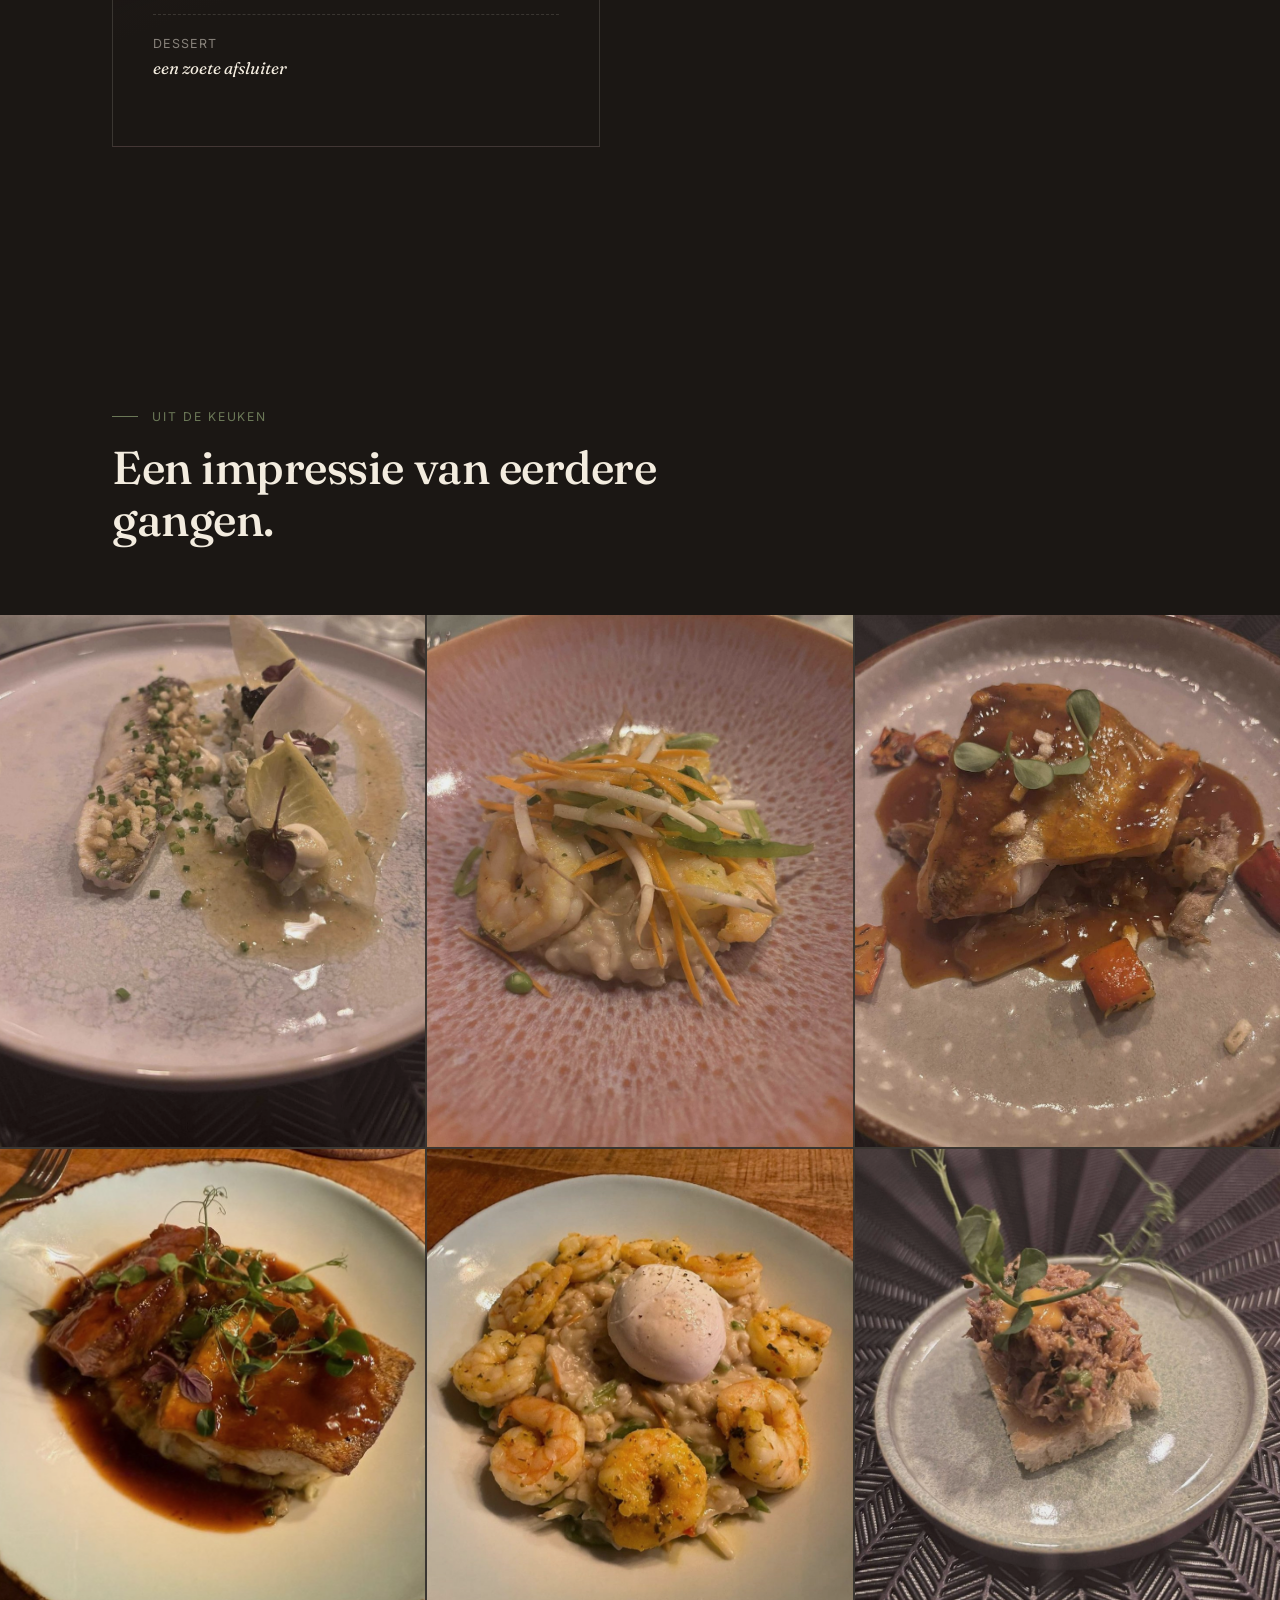
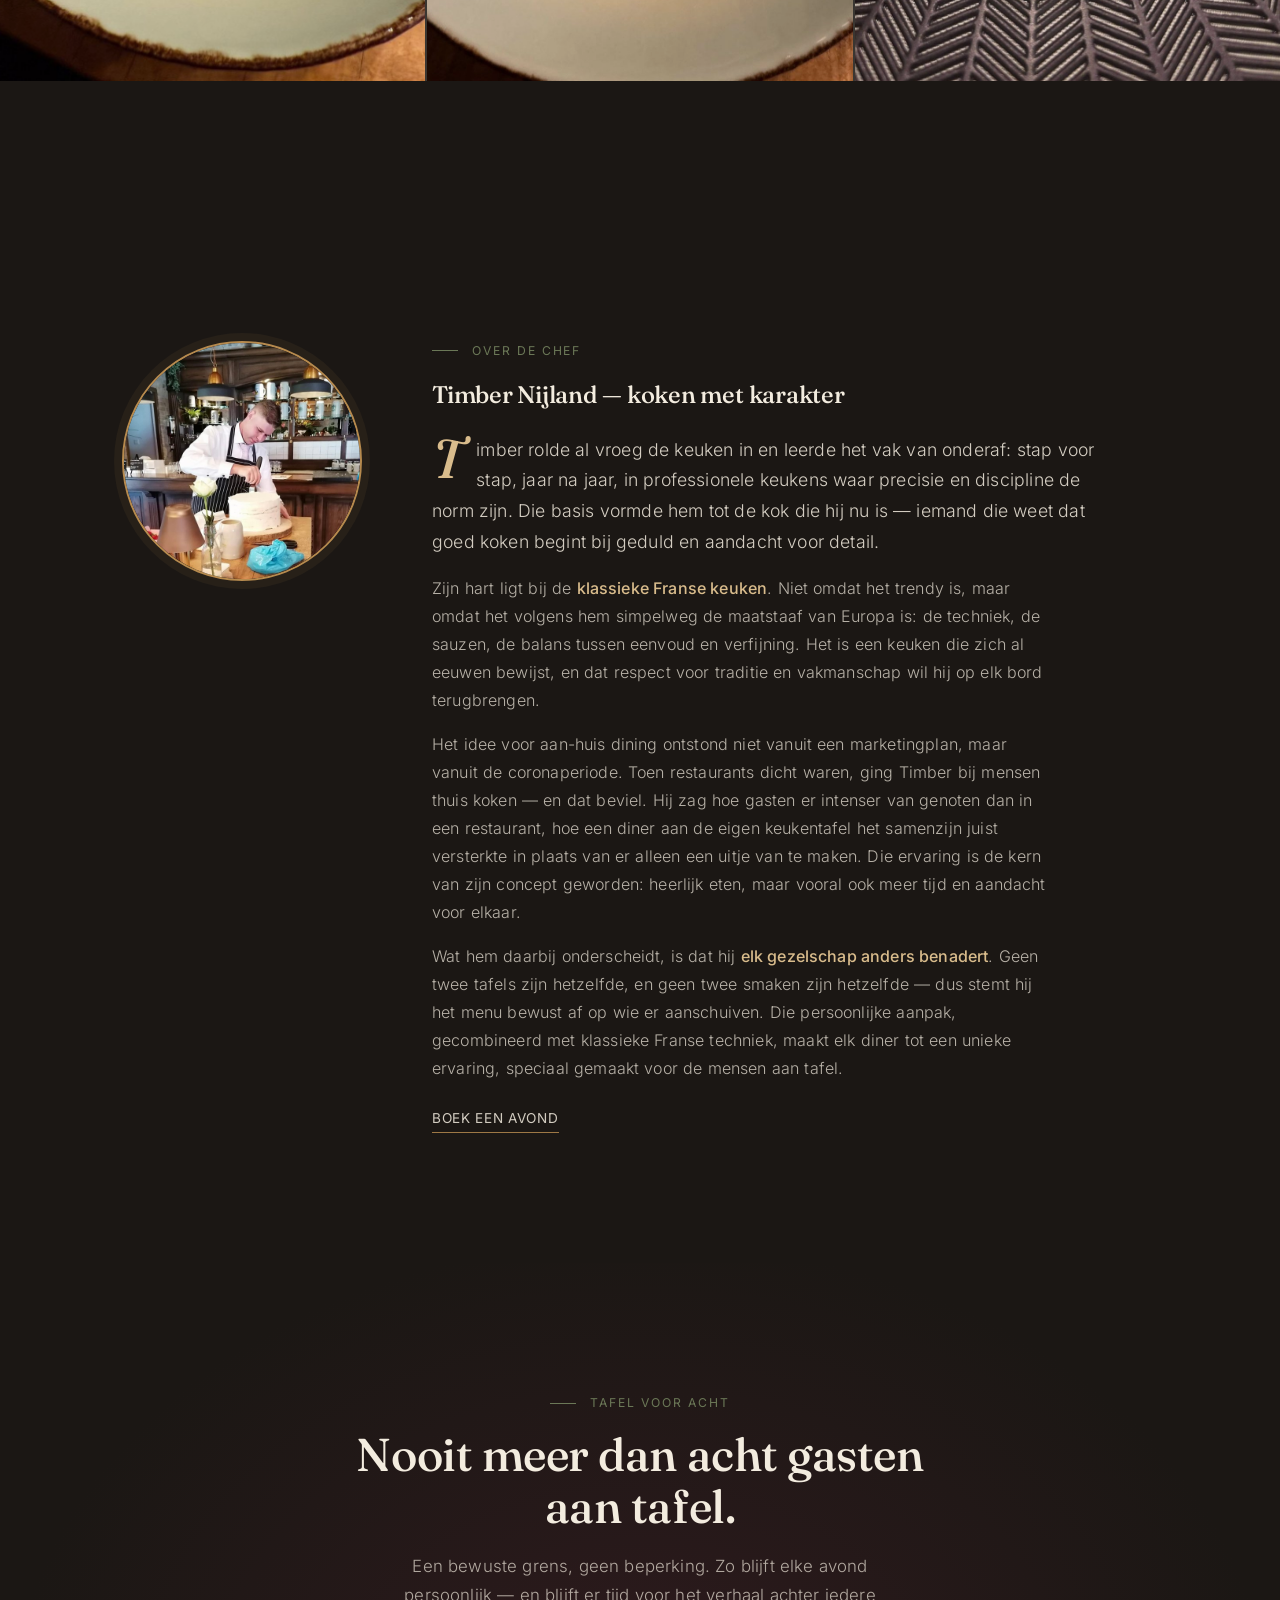
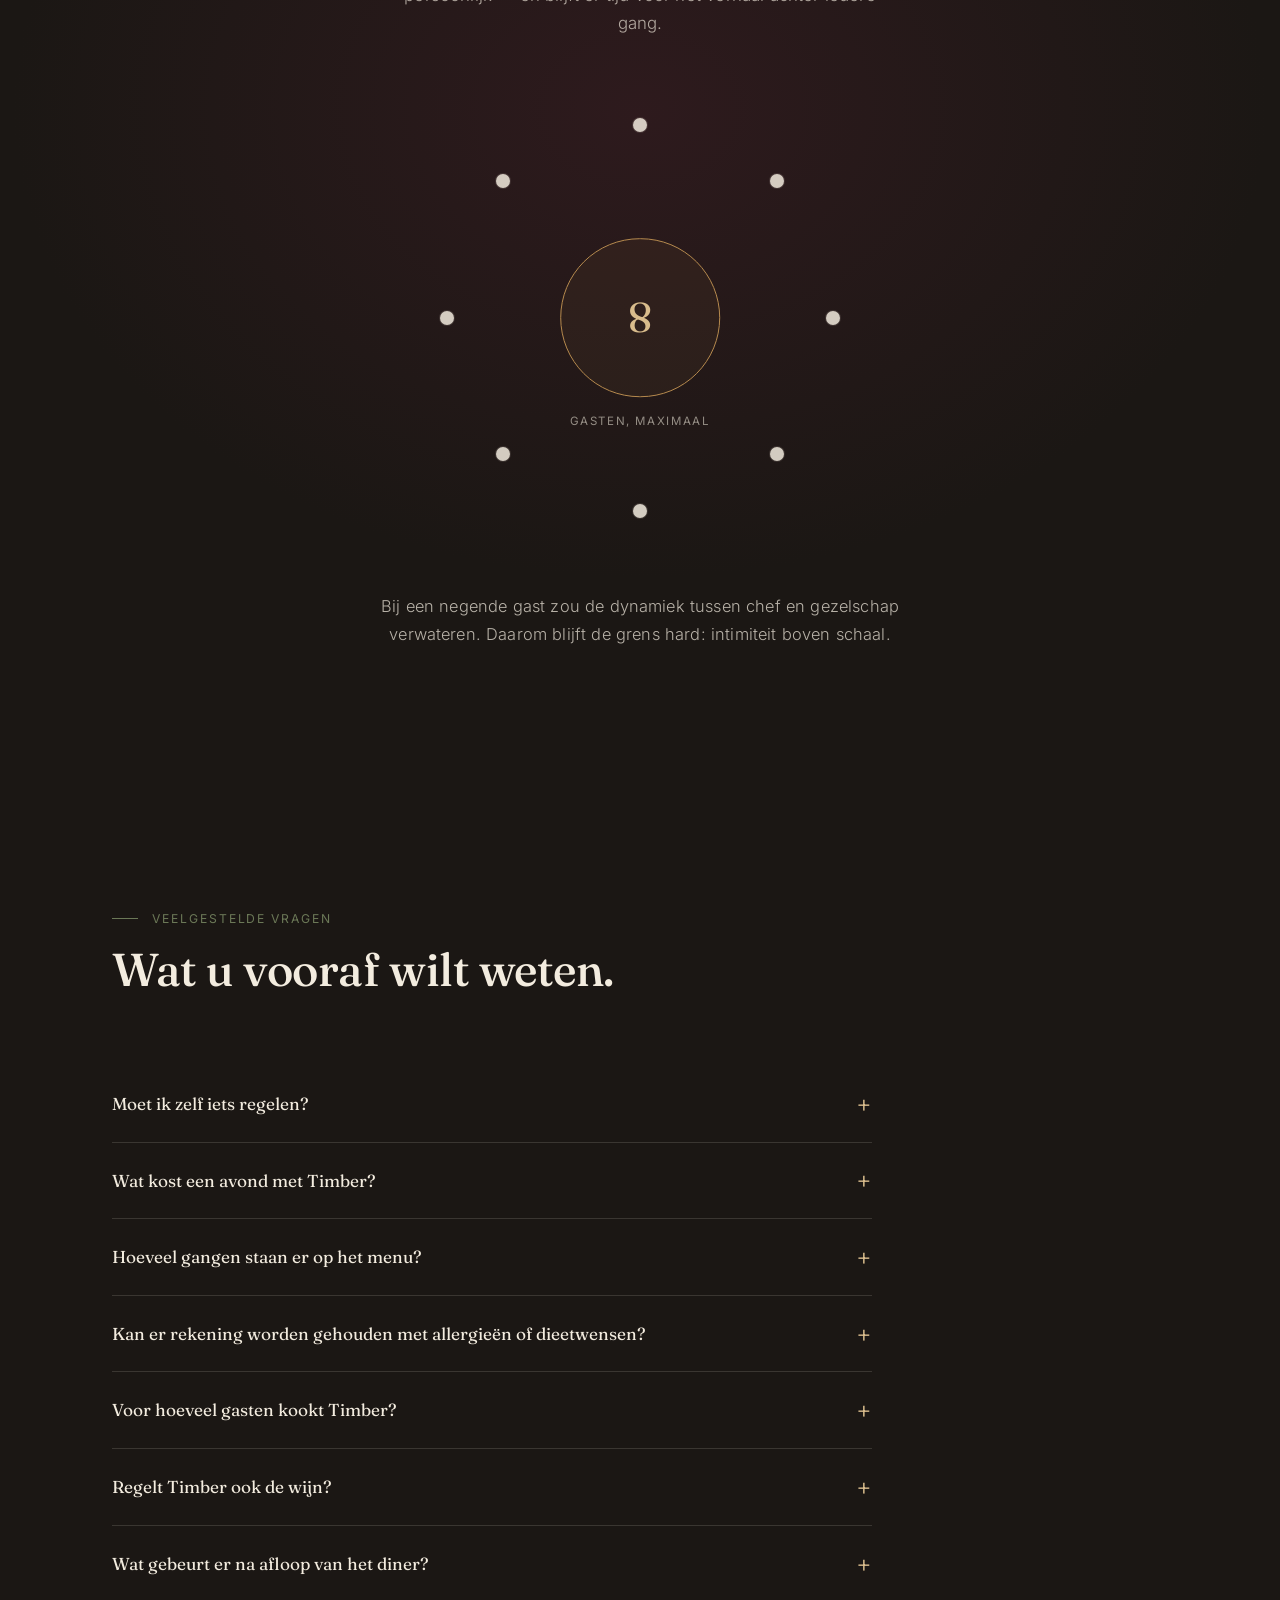
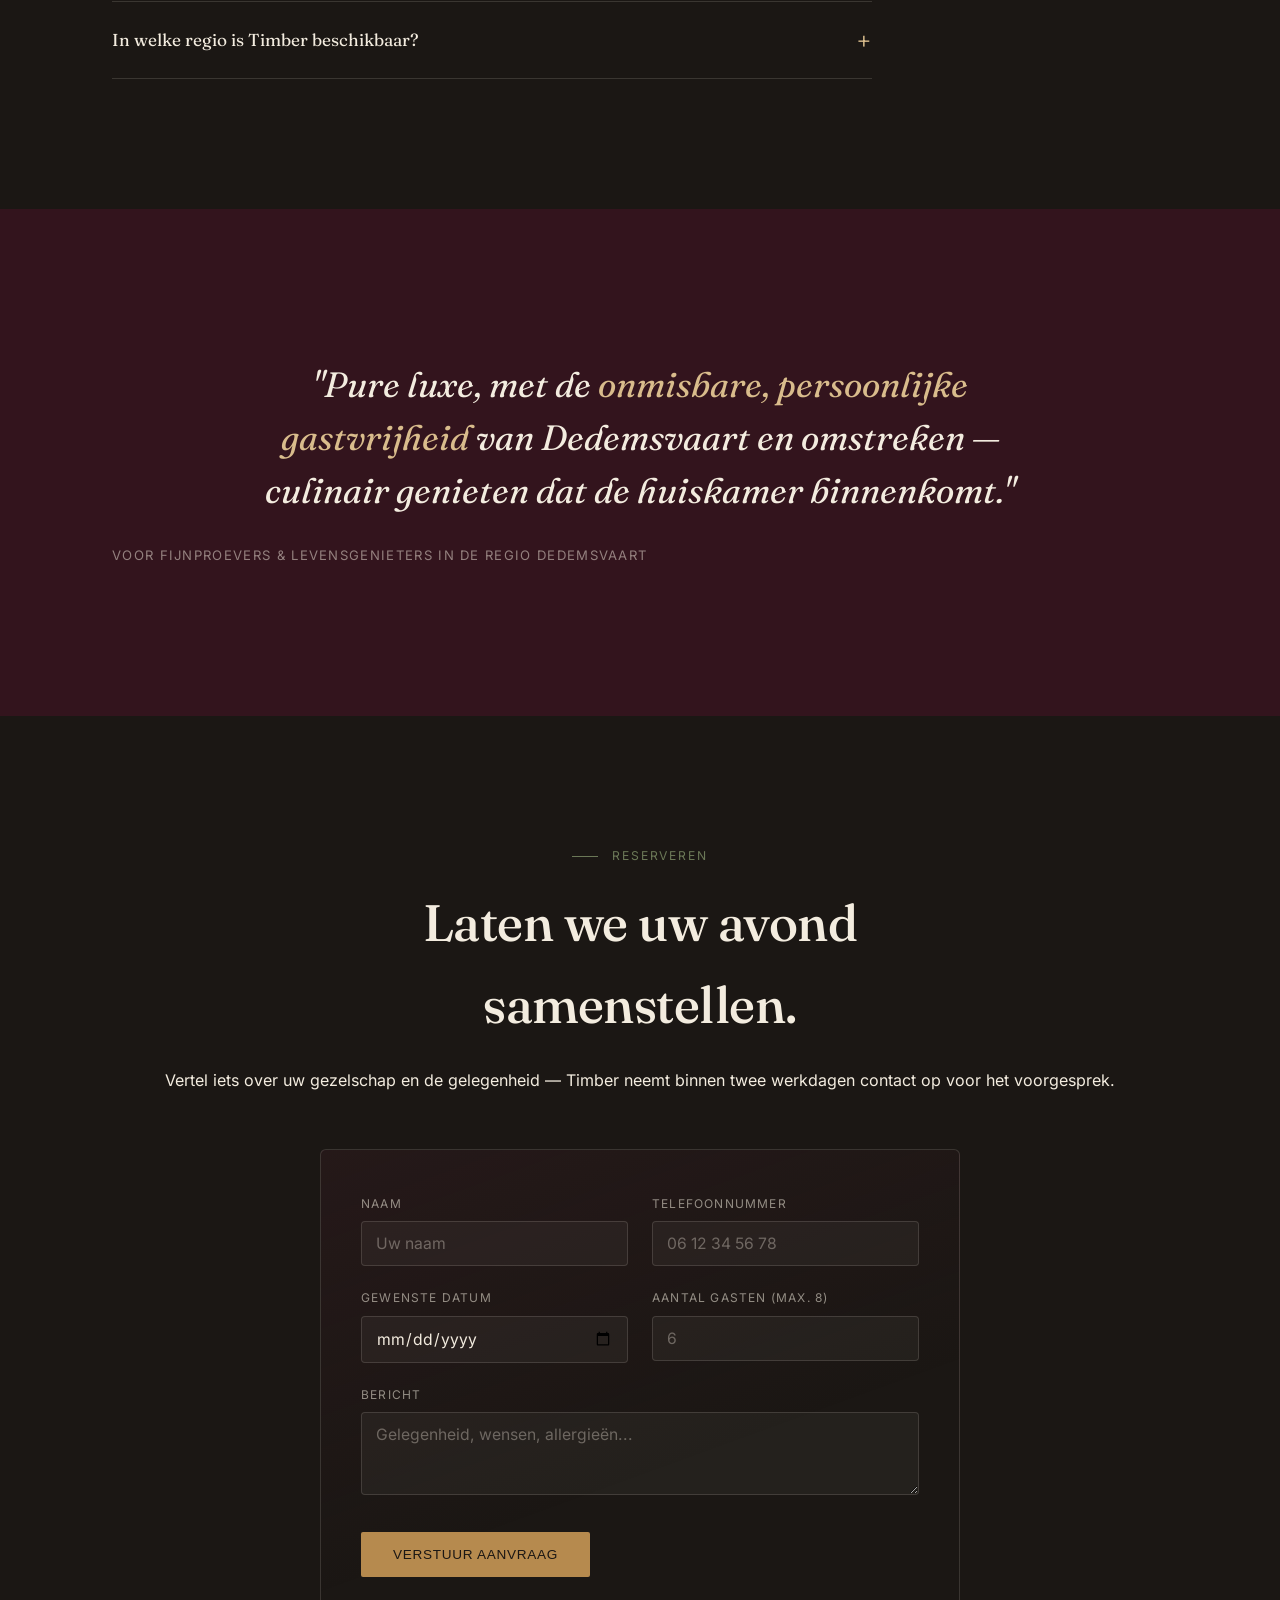
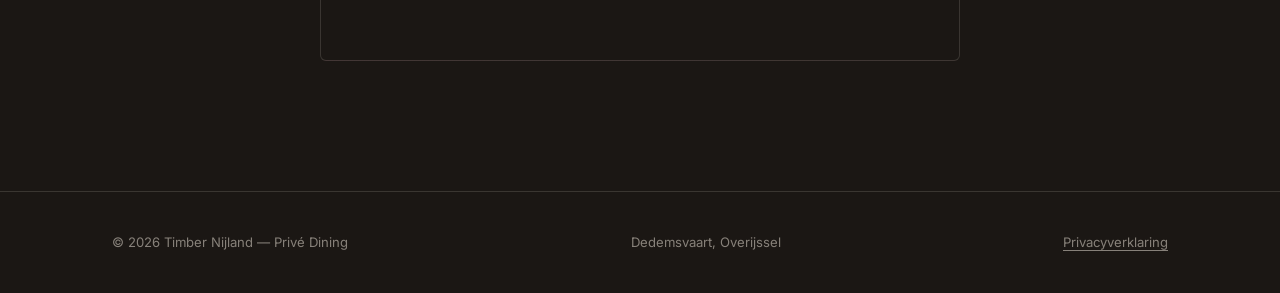
==== commit 25f5c4b6: "Remove glasses from what Timber brings — factually incorrect Timber doesn't bring glasses. Removed "" ====
--- a/index.html
+++ b/index.html
@@ -52,7 +52,7 @@
     {
       "@type": "Question",
       "name": "Moet ik zelf iets regelen?",
-      "acceptedAnswer": { "@type": "Answer", "text": "Nee. Timber brengt alle ingrediënten mee, evenals het professionele servies, de glazen, het tafellinnen en het bestek." }
+      "acceptedAnswer": { "@type": "Answer", "text": "Nee. Timber brengt alle ingrediënten mee, evenals het professionele servies, het tafellinnen en het bestek." }
     },
     {
       "@type": "Question",
@@ -148,7 +148,7 @@
   <div class="concept-grid">
     <div class="concept-card reveal">
       <h3>Tastbare luxe</h3>
-      <p>Niet alleen de ingrediënten reizen mee, maar ook het professionele servies, de glazen, het tafellinnen en het bestek. Alles wat een restaurantervaring compleet maakt.</p>
+      <p>Niet alleen de ingrediënten reizen mee, maar ook het professionele servies, het tafellinnen en het bestek. Alles wat een restaurantervaring compleet maakt.</p>
     </div>
     <div class="concept-card reveal">
       <h3>Interactieve smaakbeleving</h3>
@@ -298,7 +298,7 @@
     <div class="faq-list reveal">
       <details class="faq-item">
         <summary>Moet ik zelf iets regelen?</summary>
-        <p>Nee. Timber brengt alle ingrediënten mee, evenals het professionele servies, de glazen, het tafellinnen en het bestek. Zodra hij uw keuken binnenstapt, transformeert deze in een volwaardig restaurant.</p>
+        <p>Nee. Timber brengt alle ingrediënten mee, evenals het professionele servies, het tafellinnen en het bestek. Zodra hij uw keuken binnenstapt, transformeert deze in een volwaardig restaurant.</p>
       </details>
       <details class="faq-item">
         <summary>Wat kost een avond met Timber?</summary>
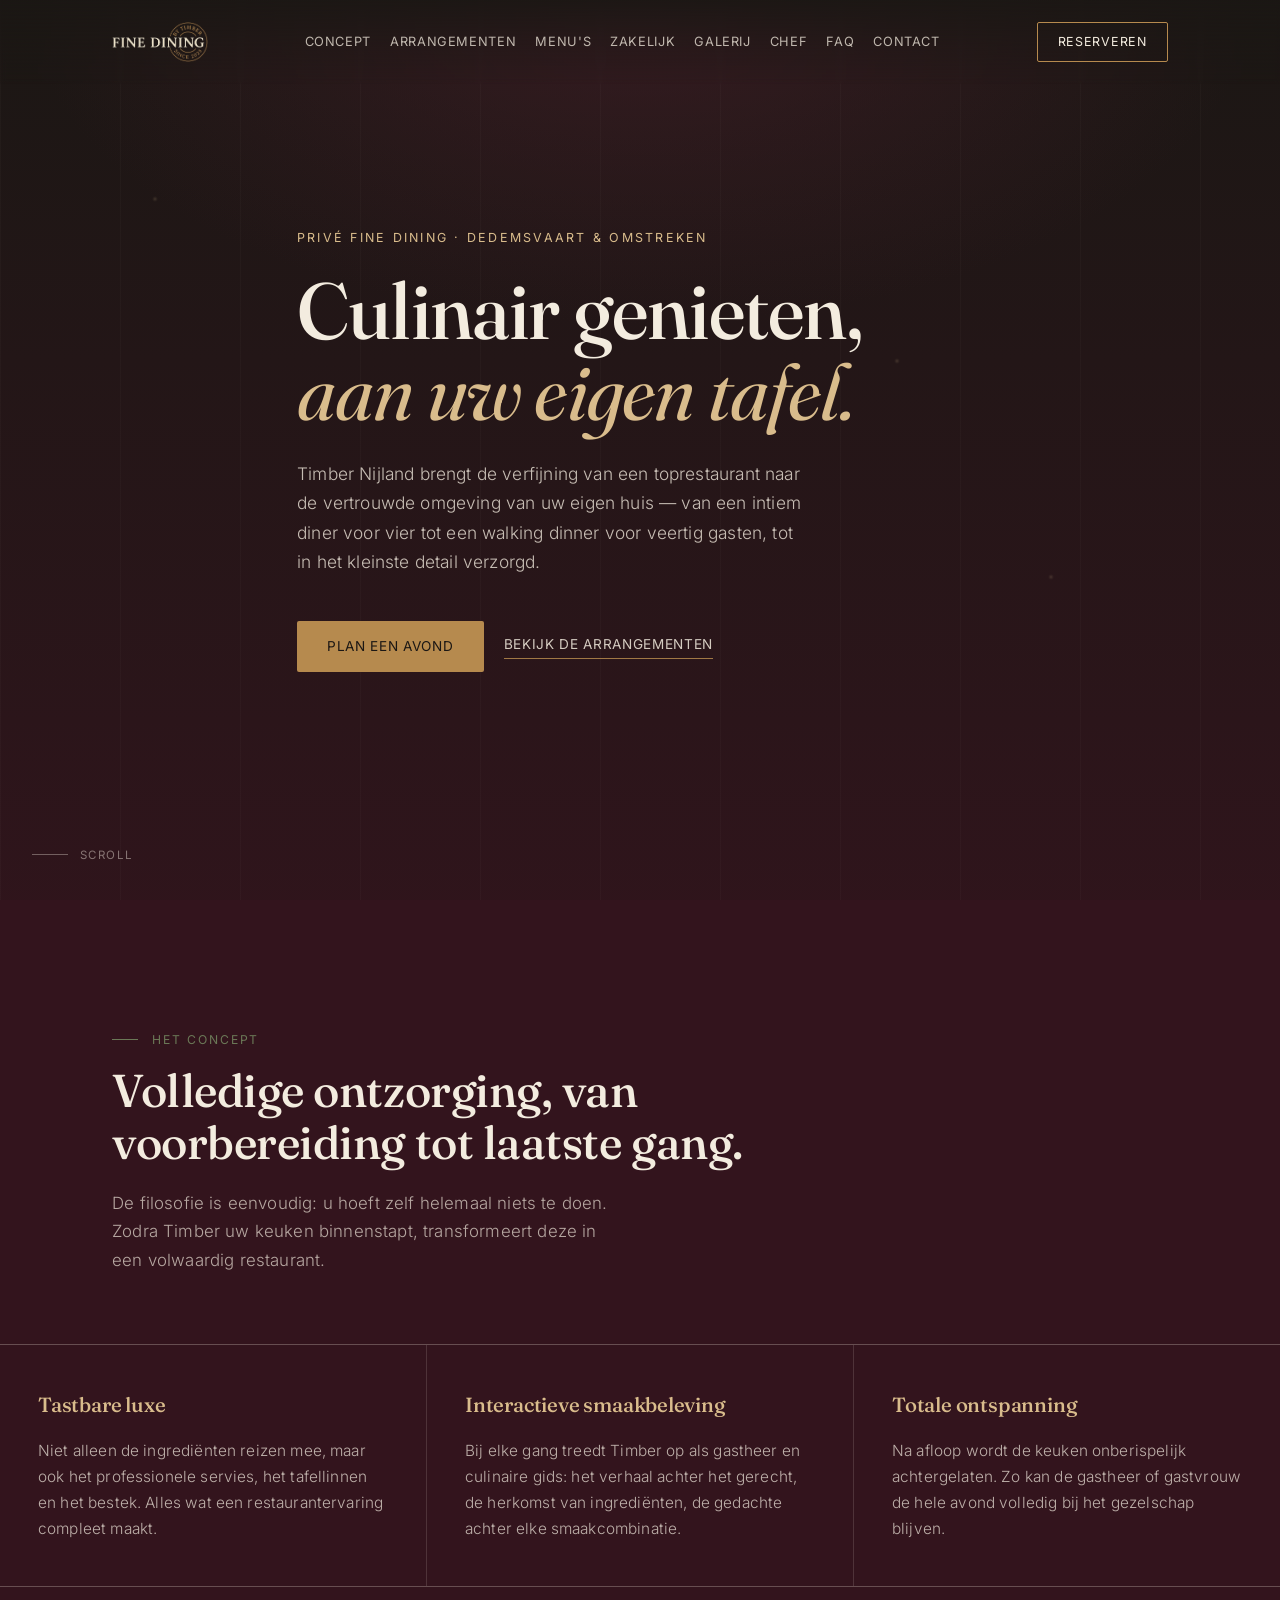
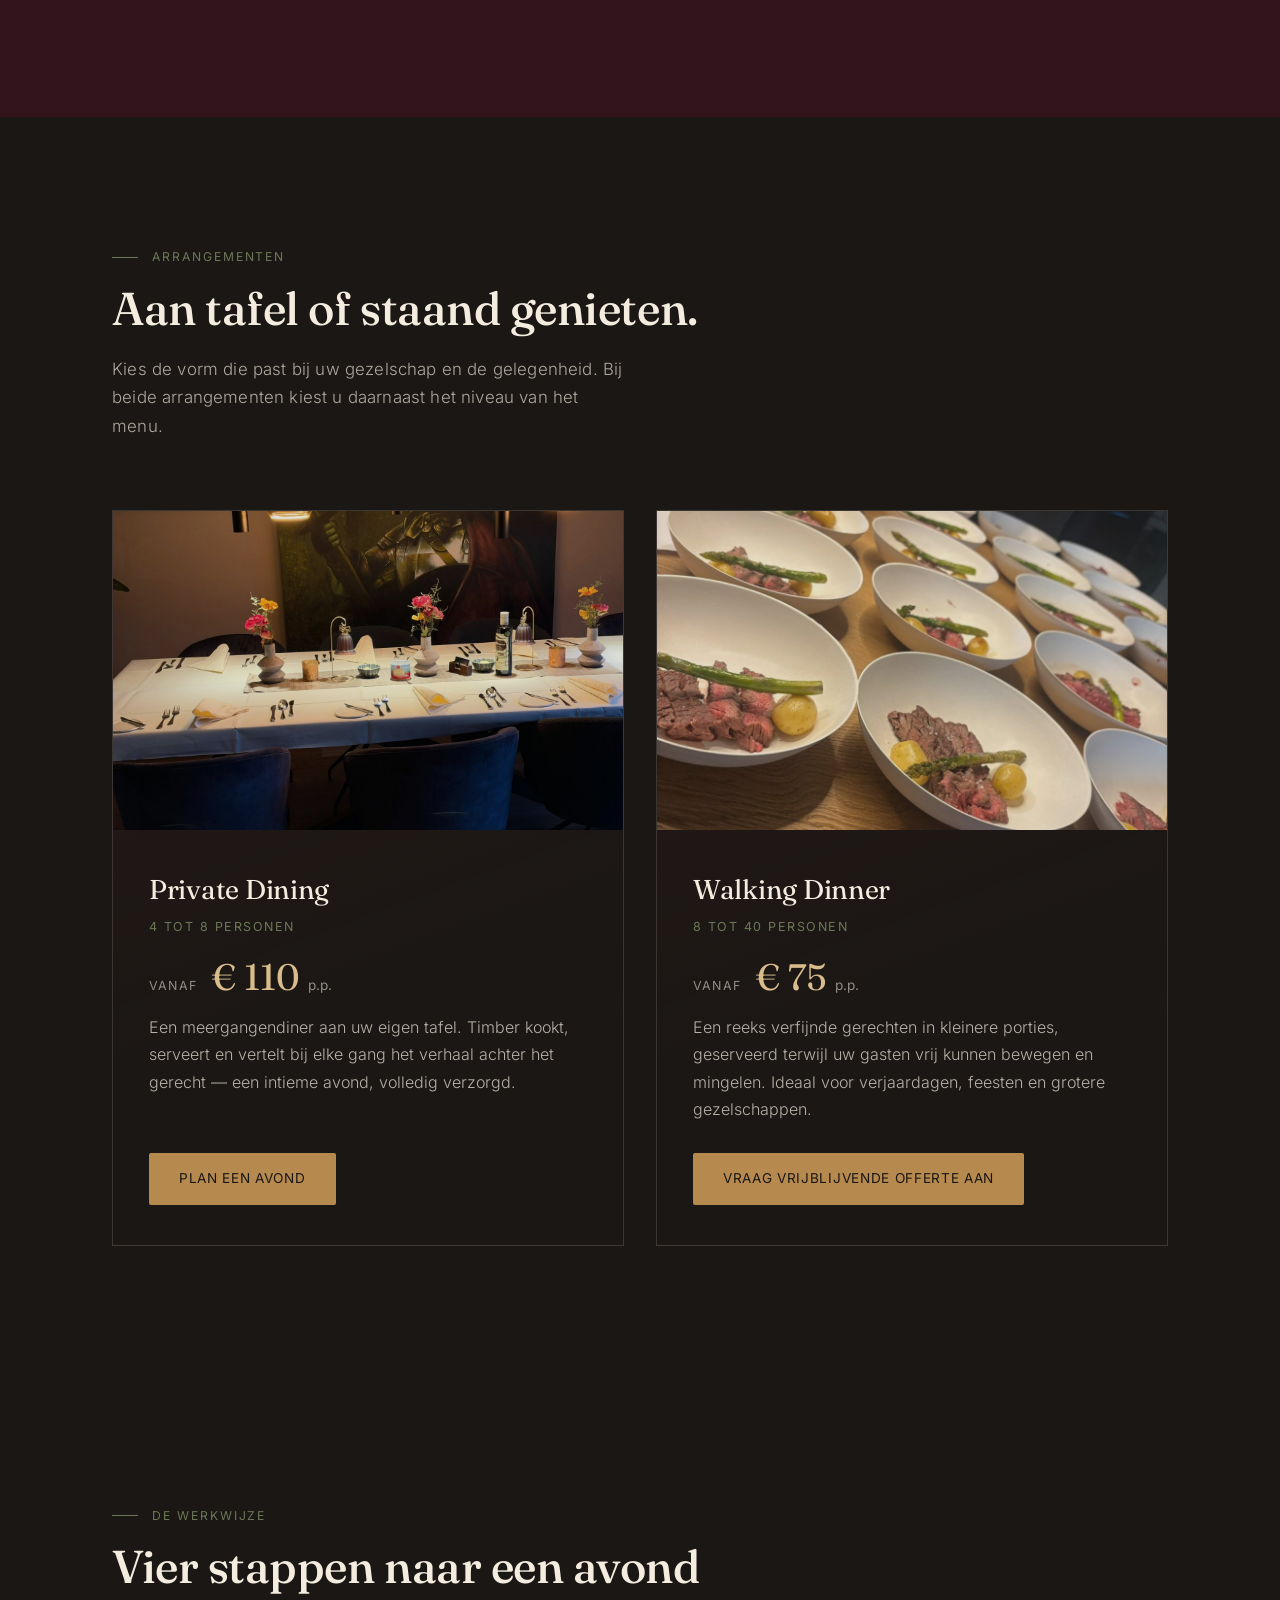
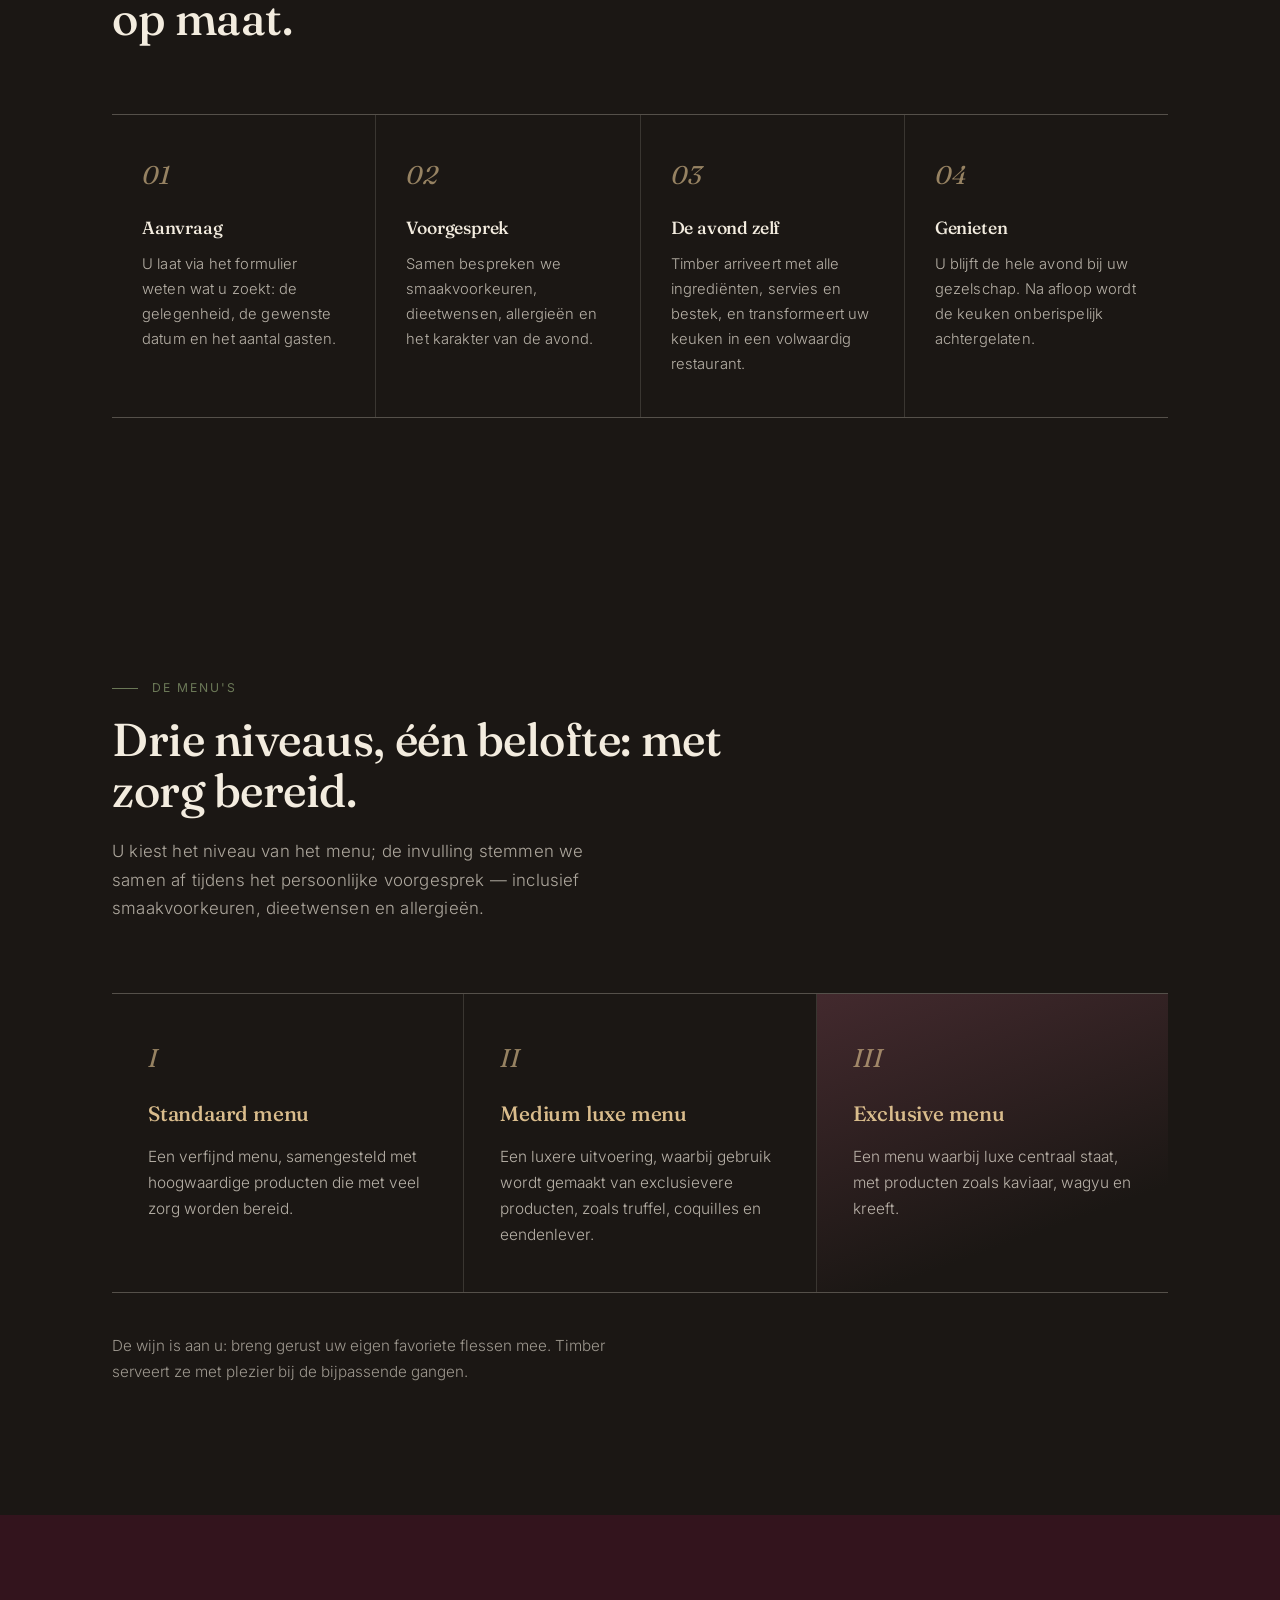
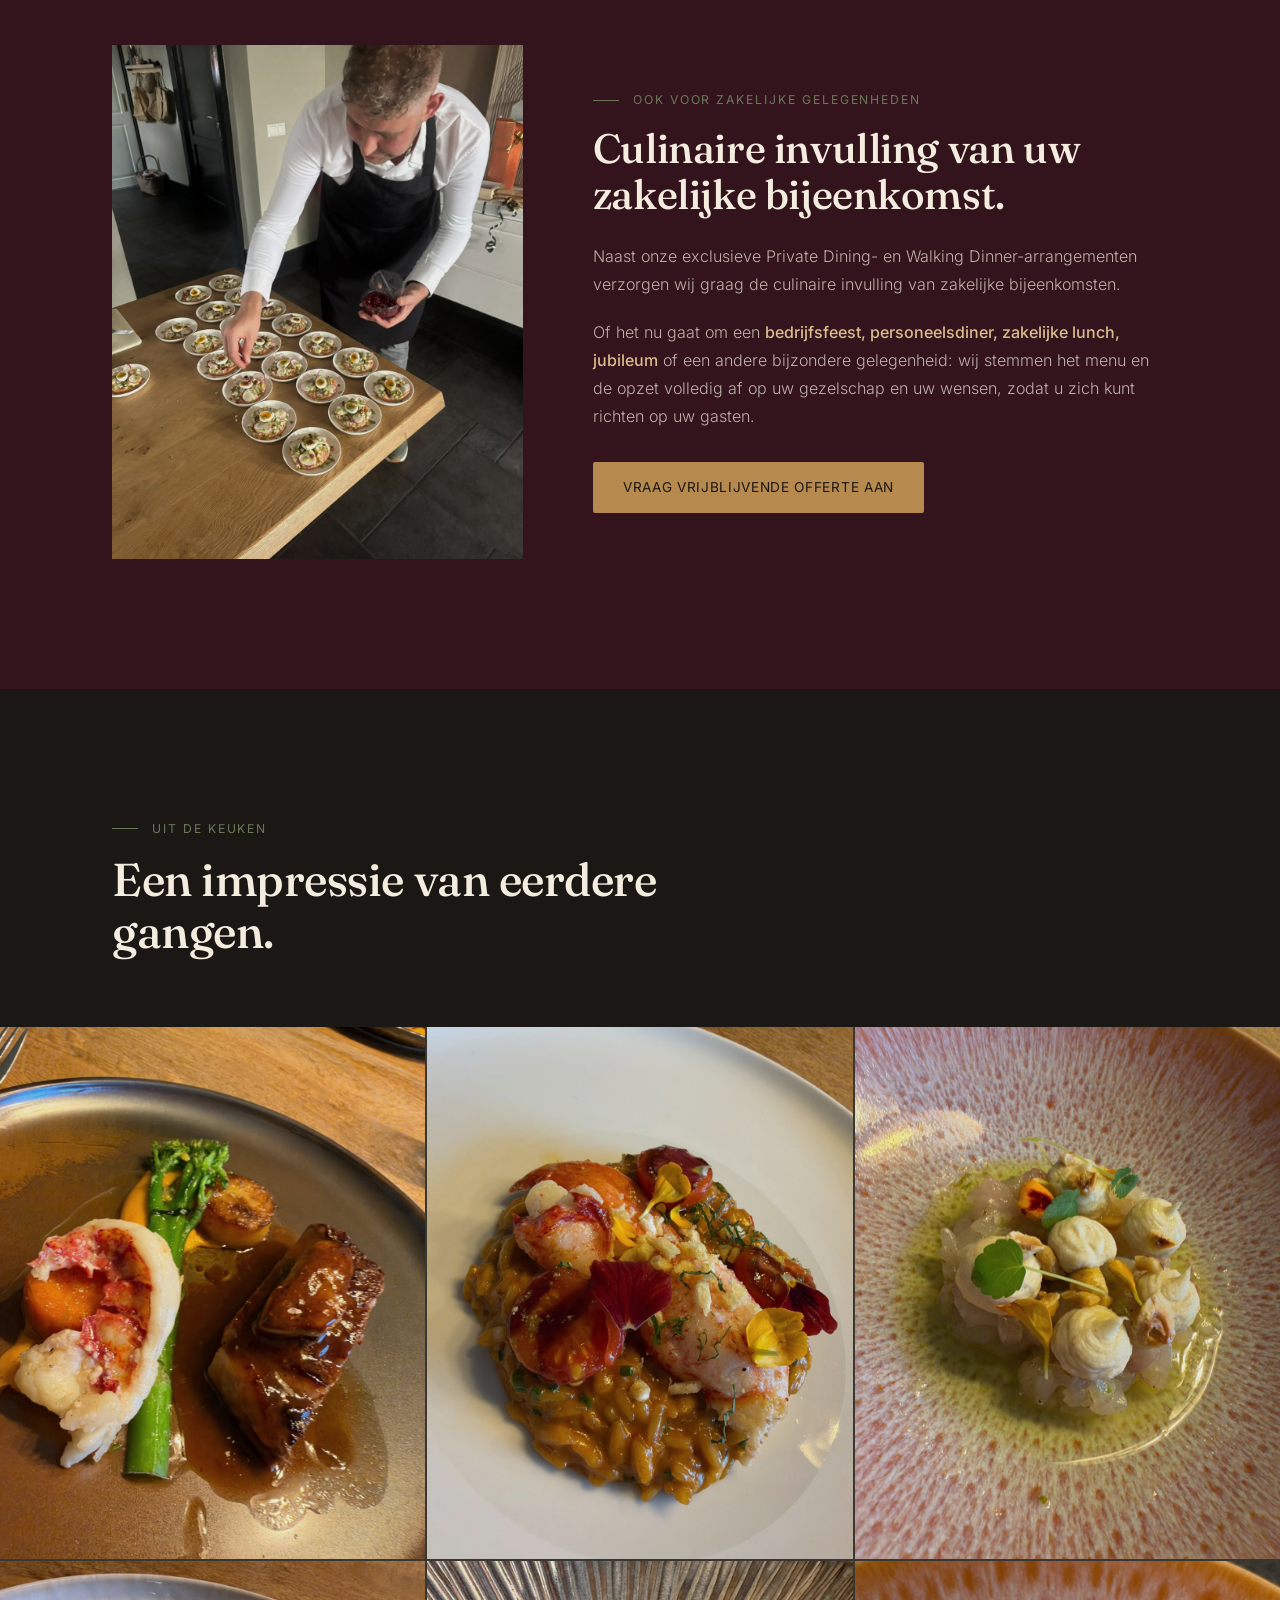
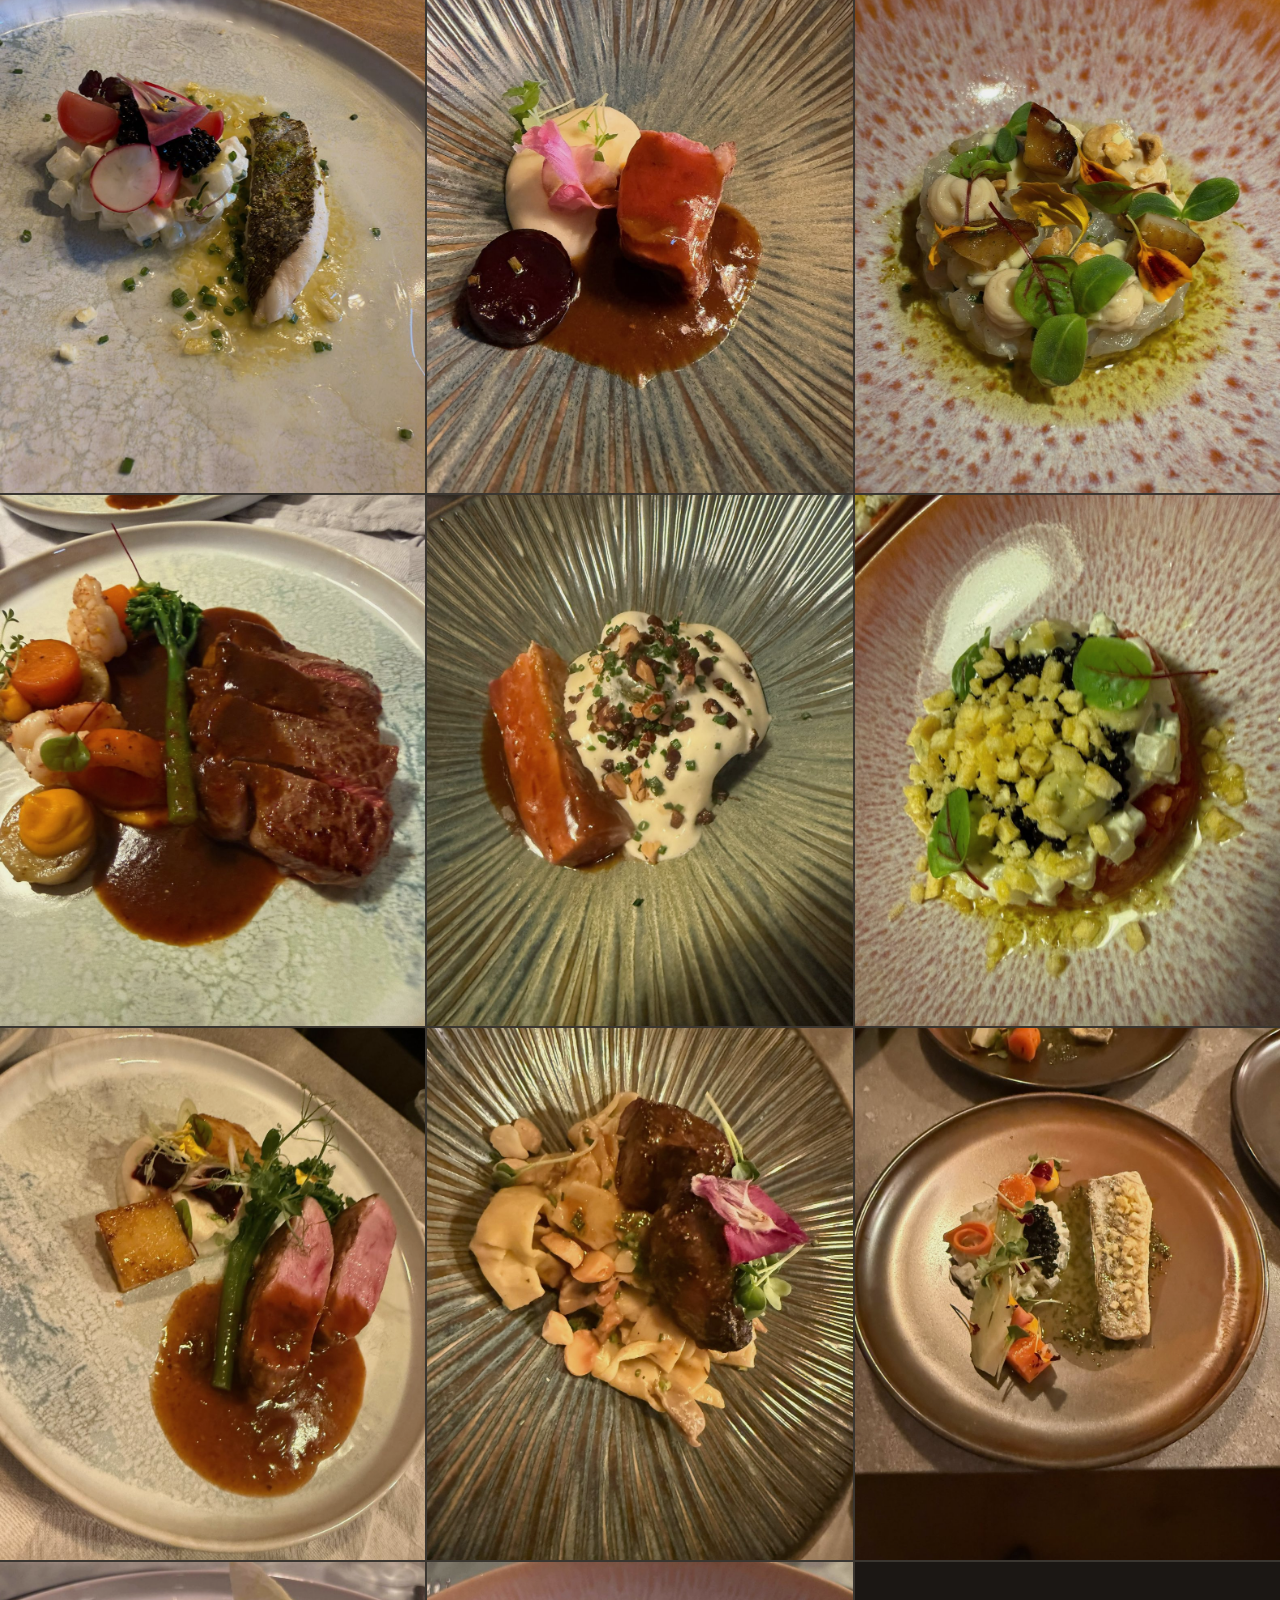
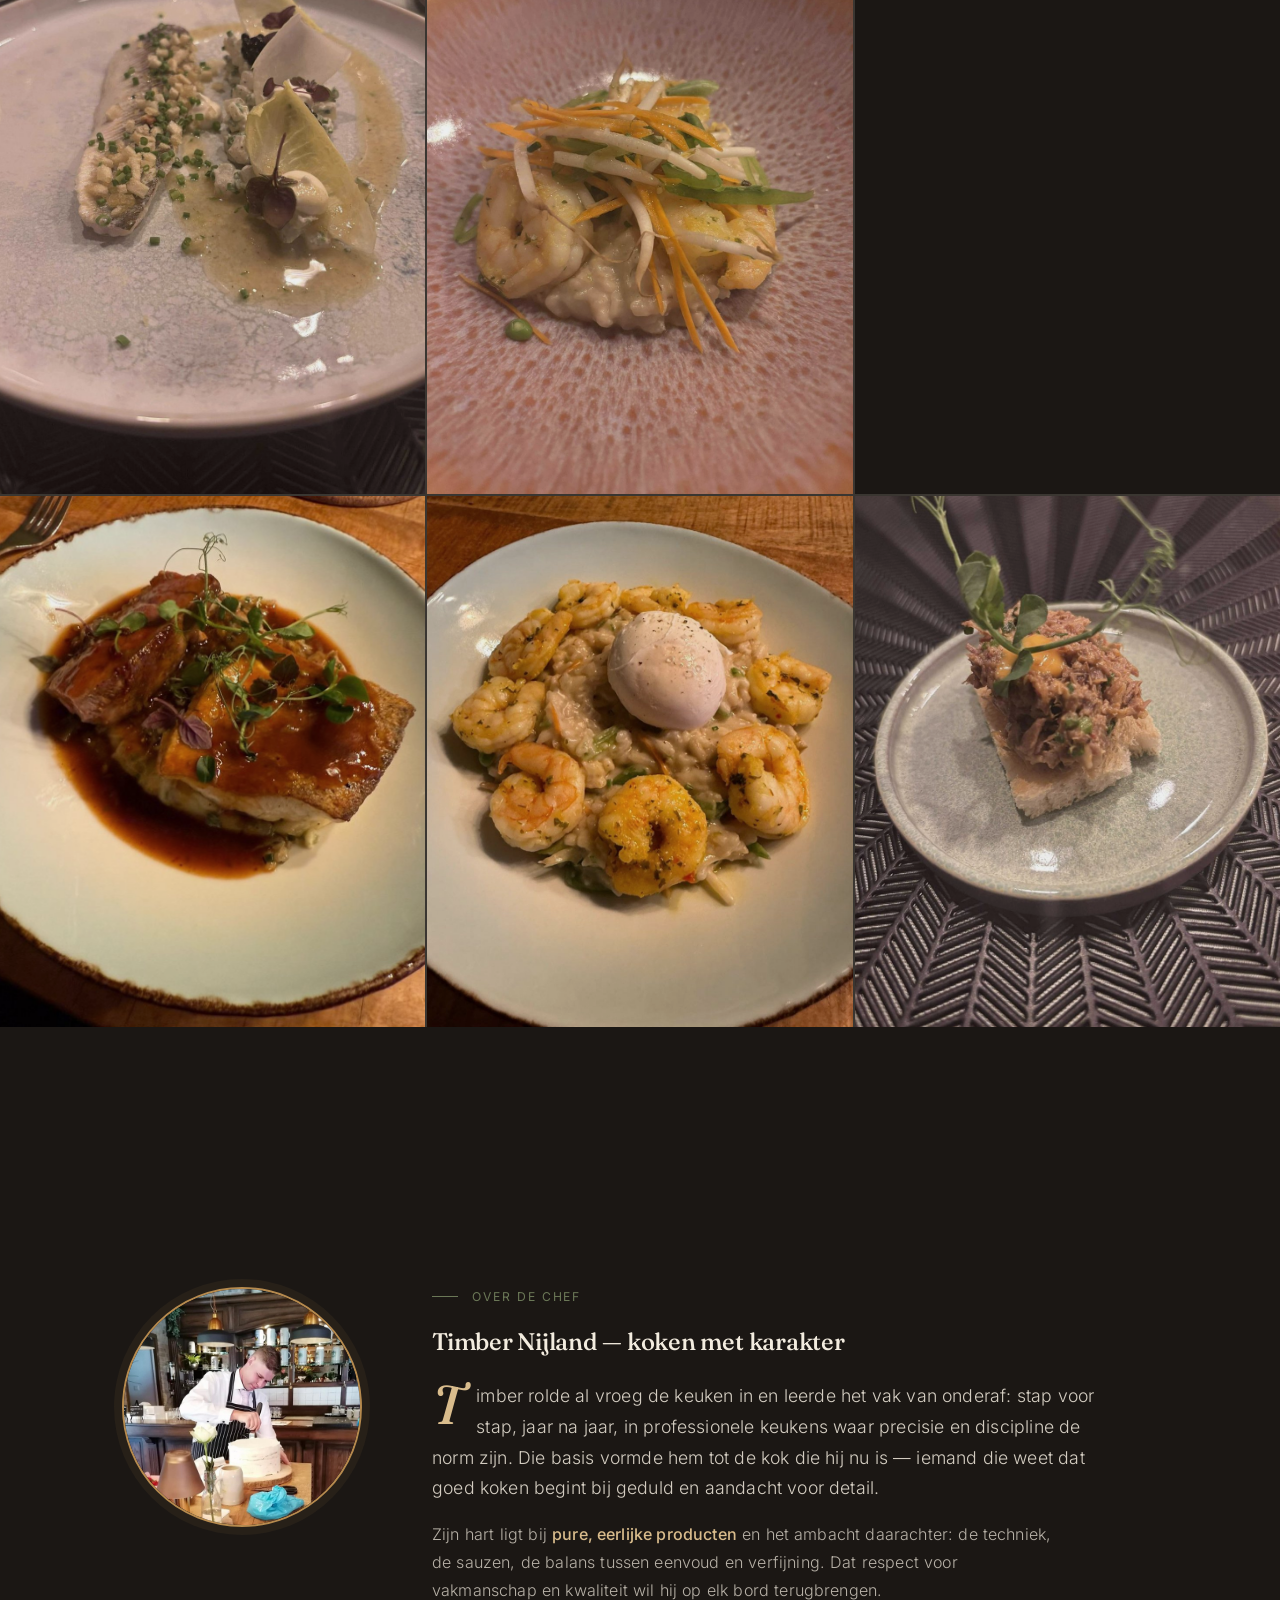
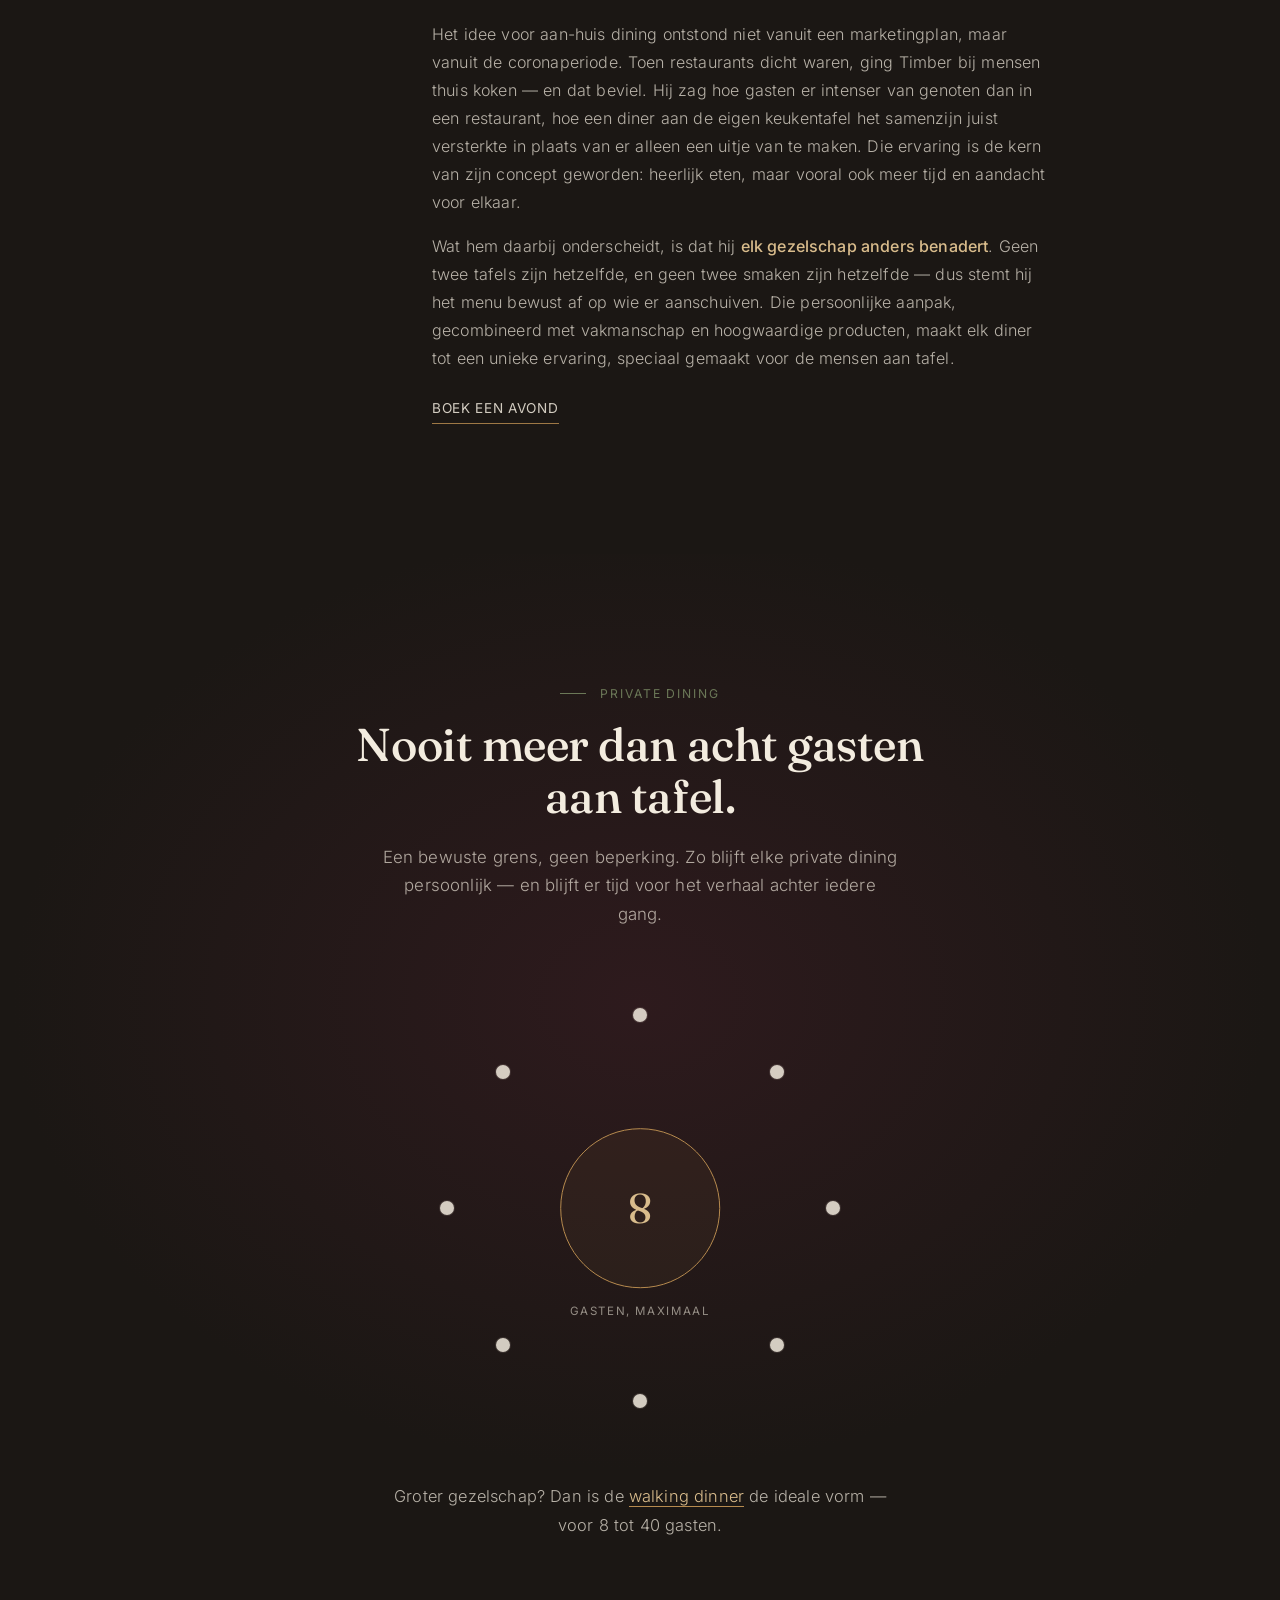
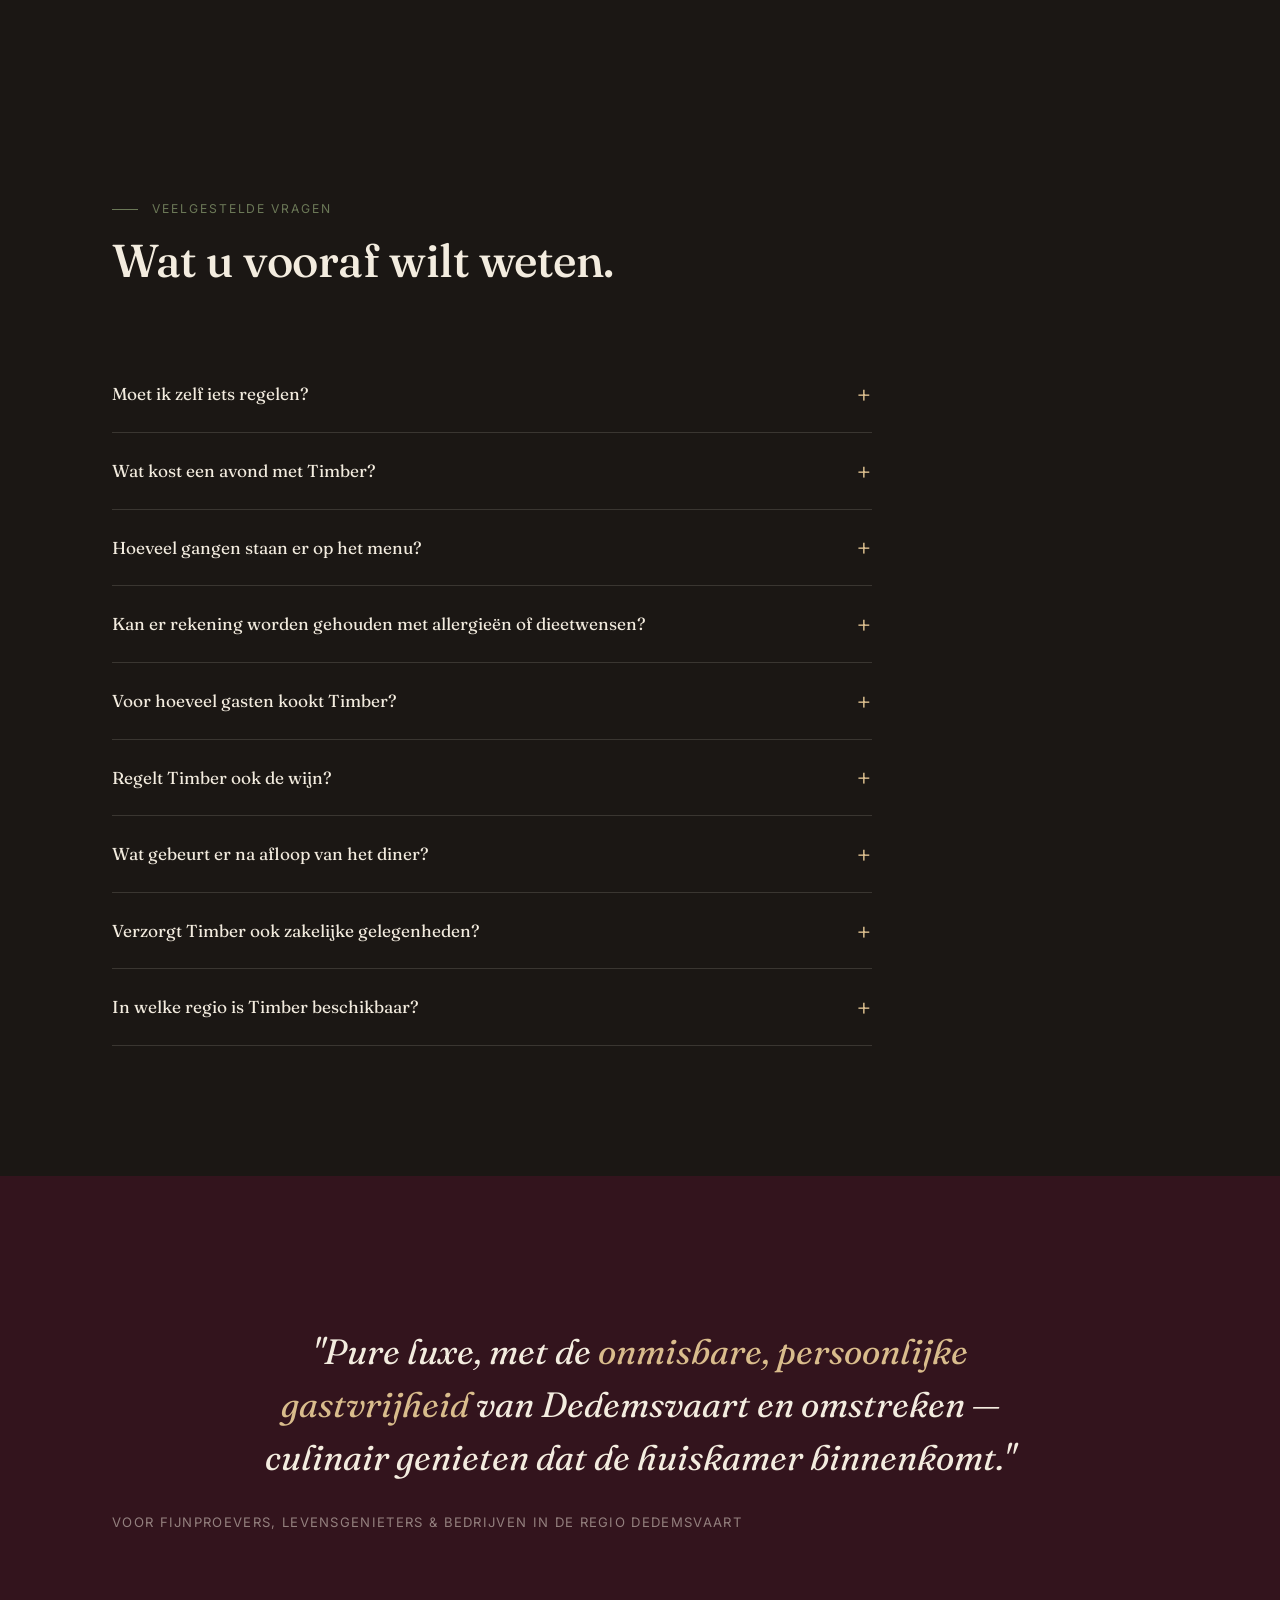
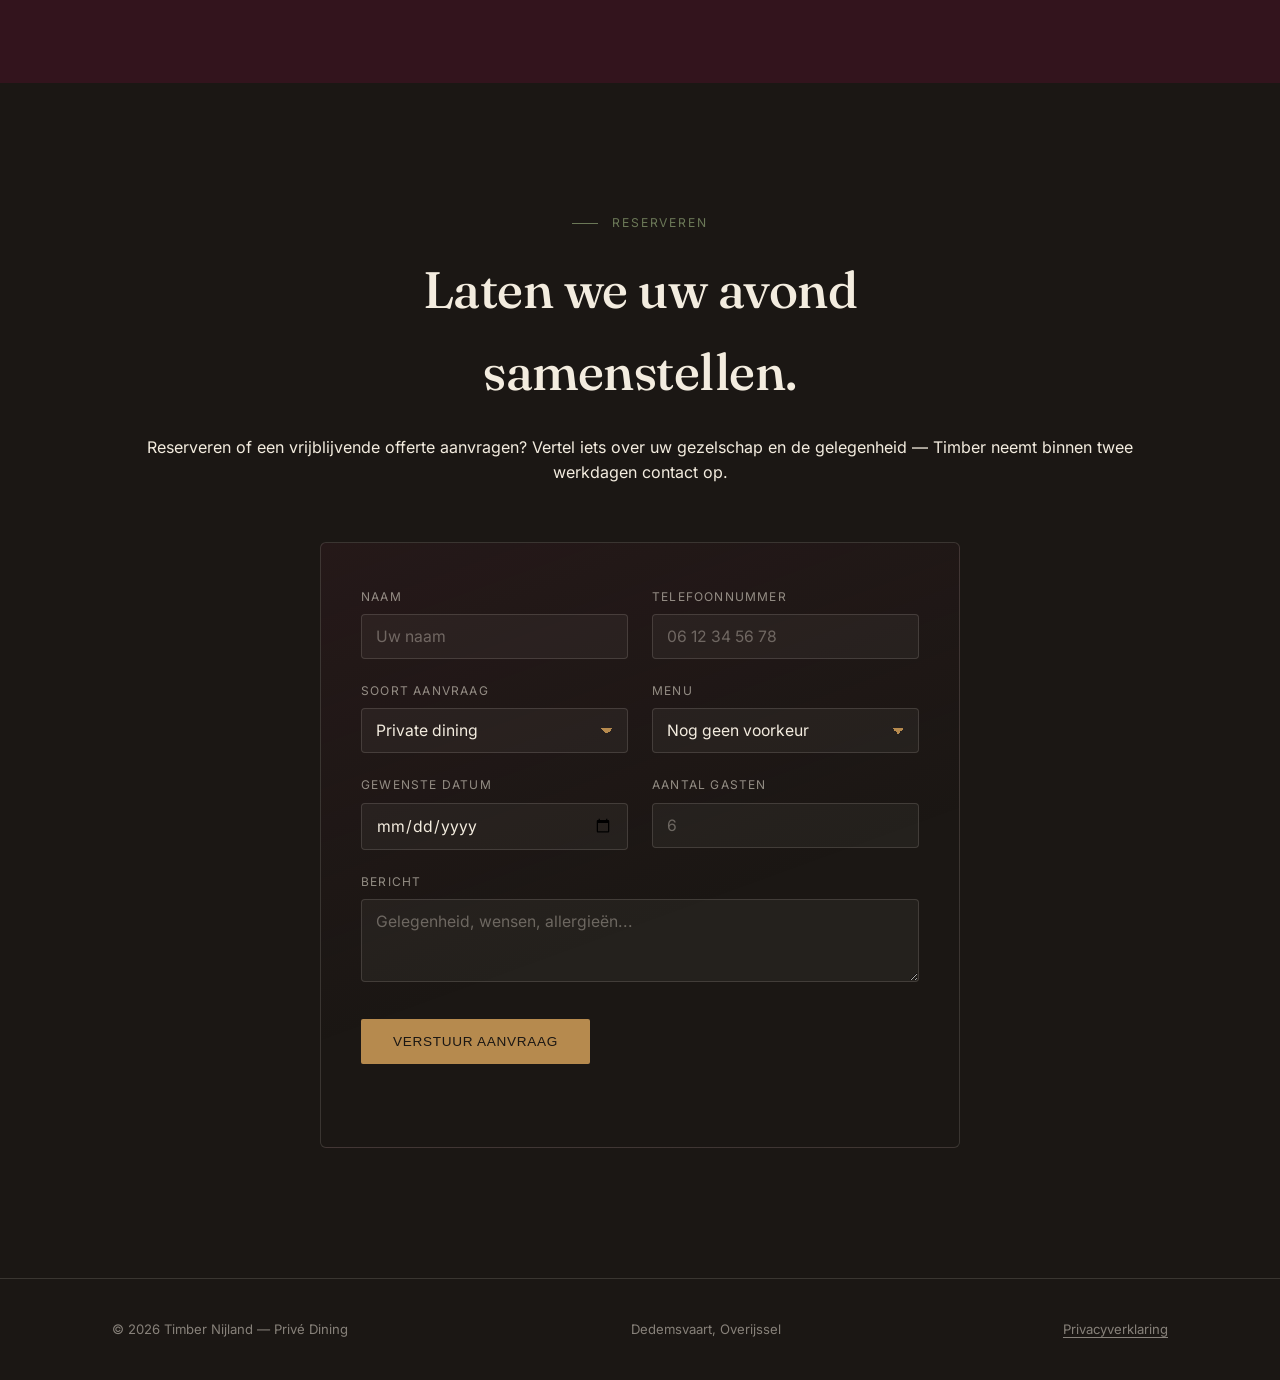
==== commit a61b10e9: "Arrangementen, drie menuniveaus, zakelijk en nieuwe foto's - Nieuwe sectie Arrangementen: Private Di" ====
--- a/index.html
+++ b/index.html
@@ -4,12 +4,12 @@
 <meta charset="UTF-8">
 <meta name="viewport" content="width=device-width, initial-scale=1.0, viewport-fit=cover">
 <title>Timber Nijland — Culinair Genieten aan Huis</title>
-<meta name="description" content="Timber Nijland brengt privé fine dining aan huis in Dedemsvaart en omstreken. Een op maat gemaakt verrassingsmenu van minimaal 5 gangen, klassiek Frans, voor gezelschappen tot 8 gasten.">
+<meta name="description" content="Timber Nijland brengt fine dining aan huis in Dedemsvaart en omstreken. Private dining voor 4 tot 8 personen vanaf €110 p.p. en walking dinners voor 8 tot 40 personen vanaf €75 p.p. Ook voor zakelijke gelegenheden.">
 <meta name="theme-color" content="#1B1714">
 <meta property="og:type" content="website">
 <meta property="og:url" content="https://finediningbytimber.nl/">
 <meta property="og:title" content="Timber Nijland — Culinair Genieten aan Huis">
-<meta property="og:description" content="Privé fine dining aan huis in Dedemsvaart en omstreken. Een op maat gemaakt verrassingsmenu, klassiek Frans, voor gezelschappen tot 8 gasten.">
+<meta property="og:description" content="Fine dining aan huis in Dedemsvaart en omstreken: private dining (4–8 personen), walking dinners (8–40 personen) en zakelijke gelegenheden.">
 <meta property="og:locale" content="nl_NL">
 <meta property="og:image" content="https://finediningbytimber.nl/img/og-image.png">
 <meta property="og:image:width" content="1200">
@@ -26,8 +26,9 @@
   "@context": "https://schema.org",
   "@type": "FoodEstablishment",
   "name": "Timber Nijland — Privé Dining",
-  "description": "Privé fine dining aan huis: een op maat gemaakt Frans verrassingsmenu, geserveerd bij de gastheer of gastvrouw thuis, voor gezelschappen tot 8 gasten.",
-  "servesCuisine": "Frans",
+  "description": "Fine dining aan huis: private dining voor 4 tot 8 personen en walking dinners voor 8 tot 40 personen, ook voor zakelijke gelegenheden.",
+  "servesCuisine": "Fine dining",
+  "priceRange": "€75 – €110+ p.p.",
   "founder": {
     "@type": "Person",
     "name": "Timber Nijland"
@@ -57,12 +58,12 @@
     {
       "@type": "Question",
       "name": "Wat kost een avond met Timber?",
-      "acceptedAnswer": { "@type": "Answer", "text": "De prijs hangt af van het aantal gangen en gasten. Neem contact op voor een vrijblijvende prijsopgave op maat." }
+      "acceptedAnswer": { "@type": "Answer", "text": "Private dining (4 tot 8 personen) vanaf € 110 per persoon. Walking dinner (8 tot 40 personen) vanaf € 75 per persoon. De uiteindelijke prijs hangt af van het gekozen menu: standaard, medium luxe of exclusive." }
     },
     {
       "@type": "Question",
       "name": "Hoeveel gangen staan er op het menu?",
-      "acceptedAnswer": { "@type": "Answer", "text": "Er wordt uitsluitend gewerkt met een verrassingsmenu van minimaal 5 gangen, volledig samengesteld tijdens het persoonlijke voorgesprek." }
+      "acceptedAnswer": { "@type": "Answer", "text": "Een private dining bestaat uit minimaal 5 gangen. U kiest het niveau van het menu — standaard, medium luxe of exclusive — en de invulling wordt samen afgestemd tijdens het persoonlijke voorgesprek." }
     },
     {
       "@type": "Question",
@@ -72,7 +73,7 @@
     {
       "@type": "Question",
       "name": "Voor hoeveel gasten kookt Timber?",
-      "acceptedAnswer": { "@type": "Answer", "text": "Gezelschappen tot maximaal acht gasten — een bewuste grens om iedere avond persoonlijk te houden." }
+      "acceptedAnswer": { "@type": "Answer", "text": "Private dining is voor 4 tot 8 personen. Voor grotere gezelschappen is er de walking dinner, voor 8 tot 40 personen." }
     },
     {
       "@type": "Question",
@@ -83,6 +84,11 @@
       "@type": "Question",
       "name": "Wat gebeurt er na afloop van het diner?",
       "acceptedAnswer": { "@type": "Answer", "text": "De keuken wordt onberispelijk achtergelaten, zodat de gastheer of gastvrouw de hele avond bij het gezelschap kan blijven." }
+    },
+    {
+      "@type": "Question",
+      "name": "Verzorgt Timber ook zakelijke gelegenheden?",
+      "acceptedAnswer": { "@type": "Answer", "text": "Ja. Timber verzorgt de culinaire invulling van bedrijfsfeesten, personeelsdiners, zakelijke lunches, jubilea en andere gelegenheden. Vraag een vrijblijvende offerte aan." }
     },
     {
       "@type": "Question",
@@ -106,11 +112,11 @@
       </button>
       <div class="nav-links" id="navLinks">
         <a href="#concept">Concept</a>
-        <a href="#werkwijze">Werkwijze</a>
-        <a href="#keuken">Keuken</a>
+        <a href="#arrangementen">Arrangementen</a>
+        <a href="#menus">Menu's</a>
+        <a href="#zakelijk">Zakelijk</a>
         <a href="#galerij">Galerij</a>
         <a href="#chef">Chef</a>
-        <a href="#tafel">Tafel</a>
         <a href="#faq">FAQ</a>
         <a href="#contact">Contact</a>
       </div>
@@ -128,10 +134,10 @@
   <div class="container hero-inner">
     <div class="eyebrow">Privé fine dining · Dedemsvaart &amp; omstreken</div>
     <h1>Culinair genieten, <em>aan uw eigen tafel.</em></h1>
-    <p>Timber Nijland brengt de verfijning van een top­restaurant naar de vertrouwde omgeving van uw eigen tafel — voor gezelschappen tot 8 gasten, tot in het kleinste detail verzorgd.</p>
+    <p>Timber Nijland brengt de verfijning van een top­restaurant naar de vertrouwde omgeving van uw eigen huis — van een intiem diner voor vier tot een walking dinner voor veertig gasten, tot in het kleinste detail verzorgd.</p>
     <div class="hero-actions">
       <a href="#contact" class="btn-primary">Plan een avond</a>
-      <a href="#concept" class="btn-ghost">Ontdek het concept</a>
+      <a href="#arrangementen" class="btn-ghost">Bekijk de arrangementen</a>
     </div>
   </div>
   <div class="scroll-cue"><span class="line"></span> Scroll</div>
@@ -157,6 +163,38 @@
     <div class="concept-card reveal">
       <h3>Totale ontspanning</h3>
       <p>Na afloop wordt de keuken onberispelijk achtergelaten. Zo kan de gastheer of gastvrouw de hele avond volledig bij het gezelschap blijven.</p>
+    </div>
+  </div>
+</section>
+
+<section id="arrangementen">
+  <div class="container">
+    <div class="section-head reveal">
+      <div class="section-eyebrow">Arrangementen</div>
+      <h2>Aan tafel of staand genieten.</h2>
+      <p class="lead">Kies de vorm die past bij uw gezelschap en de gelegenheid. Bij beide arrangementen kiest u daarnaast het niveau van het menu.</p>
+    </div>
+    <div class="arr-grid">
+      <article class="arr-card reveal">
+        <div class="arr-media"><img src="img/sfeer-tafel.jpg" alt="Feestelijk gedekte tafel voor een private dining aan huis" loading="lazy" decoding="async"></div>
+        <div class="arr-body">
+          <h3>Private Dining</h3>
+          <p class="arr-meta">4 tot 8 personen</p>
+          <p class="arr-price"><span>vanaf</span> € 110 <small>p.p.</small></p>
+          <p>Een meergangendiner aan uw eigen tafel. Timber kookt, serveert en vertelt bij elke gang het verhaal achter het gerecht — een intieme avond, volledig verzorgd.</p>
+          <a href="#contact" class="btn-primary" data-aanvraag="Private dining">Plan een avond</a>
+        </div>
+      </article>
+      <article class="arr-card reveal">
+        <div class="arr-media"><img src="img/sfeer-walking-dinner.jpg" alt="Tientallen borden worden opgemaakt voor een walking dinner" loading="lazy" decoding="async"></div>
+        <div class="arr-body">
+          <h3>Walking Dinner</h3>
+          <p class="arr-meta">8 tot 40 personen</p>
+          <p class="arr-price"><span>vanaf</span> € 75 <small>p.p.</small></p>
+          <p>Een reeks verfijnde gerechten in kleinere porties, geserveerd terwijl uw gasten vrij kunnen bewegen en mingelen. Ideaal voor verjaardagen, feesten en grotere gezelschappen.</p>
+          <a href="#contact" class="btn-primary" data-aanvraag="Walking dinner">Vraag vrijblijvende offerte aan</a>
+        </div>
+      </article>
     </div>
   </div>
 </section>
@@ -192,25 +230,46 @@
   </div>
 </section>
 
-<section id="keuken">
+<section id="menus">
   <div class="container">
     <div class="section-head reveal">
-      <div class="section-eyebrow">De keuken</div>
-      <h2>Klassiek Frans, met een persoonlijke signatuur.</h2>
-    </div>
-    <div class="keuken">
-      <div class="menu-card reveal">
-        <div class="menu-line"><span><span class="course">Eerste gang</span><br><span class="name">een lichte start</span></span></div>
-        <div class="menu-line"><span><span class="course">Tweede gang</span><br><span class="name">vol van smaak</span></span></div>
-        <div class="menu-line"><span><span class="course">Tussengang</span><br><span class="name">een moment van verademing</span></span></div>
-        <div class="menu-line"><span><span class="course">Hoofdgerecht</span><br><span class="name">het hart van de avond</span></span></div>
-        <div class="menu-line"><span><span class="course">Dessert</span><br><span class="name">een zoete afsluiter</span></span></div>
-      </div>
-      <div class="keuken-text reveal">
-        <p>De culinaire identiteit van Timber is diep geworteld in de <strong>klassieke Franse keuken</strong>, vertaald naar moderne, lichte en verrassende creaties.</p>
-        <p>Er wordt uitsluitend gewerkt met een <strong>verrassingsmenu van minimaal 5 gangen</strong>. Elk menu is uniek en volledig afgestemd op het gezelschap.</p>
-        <p>Elke boeking start met een <strong>persoonlijk voorgesprek</strong>, waarin smaakvoorkeuren, dieetwensen, allergieën en het karakter van de avond worden vastgelegd — zo ontstaat een menu op maat.</p>
-        <p>De wijn is aan u: breng gerust uw eigen favoriete flessen mee. Timber serveert ze met plezier bij de bijpassende gangen.</p>
+      <div class="section-eyebrow">De menu's</div>
+      <h2>Drie niveaus, één belofte: met zorg bereid.</h2>
+      <p class="lead">U kiest het niveau van het menu; de invulling stemmen we samen af tijdens het persoonlijke voorgesprek — inclusief smaakvoorkeuren, dieetwensen en allergieën.</p>
+    </div>
+    <div class="menu-tiers">
+      <article class="tier reveal">
+        <span class="tier-num">I</span>
+        <h3>Standaard menu</h3>
+        <p>Een verfijnd menu, samengesteld met hoogwaardige producten die met veel zorg worden bereid.</p>
+      </article>
+      <article class="tier reveal">
+        <span class="tier-num">II</span>
+        <h3>Medium luxe menu</h3>
+        <p>Een luxere uitvoering, waarbij gebruik wordt gemaakt van exclusievere producten, zoals truffel, coquilles en eendenlever.</p>
+      </article>
+      <article class="tier tier-featured reveal">
+        <span class="tier-num">III</span>
+        <h3>Exclusive menu</h3>
+        <p>Een menu waarbij luxe centraal staat, met producten zoals kaviaar, wagyu en kreeft.</p>
+      </article>
+    </div>
+    <p class="menu-note reveal">De wijn is aan u: breng gerust uw eigen favoriete flessen mee. Timber serveert ze met plezier bij de bijpassende gangen.</p>
+  </div>
+</section>
+
+<section class="zakelijk" id="zakelijk">
+  <div class="container">
+    <div class="zakelijk-grid">
+      <div class="zakelijk-media reveal">
+        <img src="img/sfeer-zakelijk.jpg" alt="Timber maakt een groot aantal voorgerechten op voor een evenement" loading="lazy" decoding="async">
+      </div>
+      <div class="zakelijk-text reveal">
+        <div class="section-eyebrow">Ook voor zakelijke gelegenheden</div>
+        <h2>Culinaire invulling van uw zakelijke bijeenkomst.</h2>
+        <p>Naast onze exclusieve Private Dining- en Walking Dinner-arrangementen verzorgen wij graag de culinaire invulling van zakelijke bijeenkomsten.</p>
+        <p>Of het nu gaat om een <strong>bedrijfsfeest, personeelsdiner, zakelijke lunch, jubileum</strong> of een andere bijzondere gelegenheid: wij stemmen het menu en de opzet volledig af op uw gezelschap en uw wensen, zodat u zich kunt richten op uw gasten.</p>
+        <a href="#contact" class="btn-primary" data-aanvraag="Zakelijke gelegenheid">Vraag vrijblijvende offerte aan</a>
       </div>
     </div>
   </div>
@@ -224,6 +283,42 @@
     </div>
   </div>
   <div class="gallery-grid">
+    <button type="button" class="gallery-item reveal">
+      <img src="img/gerechten/gerecht-7.jpg" alt="Kreeft en gebakken eendenlever met groene asperge, wortel en jus" loading="lazy" decoding="async">
+    </button>
+    <button type="button" class="gallery-item reveal">
+      <img src="img/gerechten/gerecht-8.jpg" alt="Kreeft op risotto met eetbare bloemen" loading="lazy" decoding="async">
+    </button>
+    <button type="button" class="gallery-item reveal">
+      <img src="img/gerechten/gerecht-9.jpg" alt="Fris voorgerecht met schuimpjes, kruidenolie en eetbare bloemen" loading="lazy" decoding="async">
+    </button>
+    <button type="button" class="gallery-item reveal">
+      <img src="img/gerechten/gerecht-10.jpg" alt="Witvis met kruidenkorst, radijs en bramen" loading="lazy" decoding="async">
+    </button>
+    <button type="button" class="gallery-item reveal">
+      <img src="img/gerechten/gerecht-11.jpg" alt="Vlees met rode biet, crème en jus" loading="lazy" decoding="async">
+    </button>
+    <button type="button" class="gallery-item reveal">
+      <img src="img/gerechten/gerecht-12.jpg" alt="Voorgerecht met paddenstoelen, kruidenolie en verse cress" loading="lazy" decoding="async">
+    </button>
+    <button type="button" class="gallery-item reveal">
+      <img src="img/gerechten/gerecht-13.jpg" alt="Gesneden rundvlees met gamba, groenten en jus" loading="lazy" decoding="async">
+    </button>
+    <button type="button" class="gallery-item reveal">
+      <img src="img/gerechten/gerecht-14.jpg" alt="Gelakt buikspek met romige saus en krokante topping" loading="lazy" decoding="async">
+    </button>
+    <button type="button" class="gallery-item reveal">
+      <img src="img/gerechten/gerecht-15.jpg" alt="Torentje met kaviaar, ei en verse kruiden" loading="lazy" decoding="async">
+    </button>
+    <button type="button" class="gallery-item reveal">
+      <img src="img/gerechten/gerecht-16.jpg" alt="Rosé gegaard vlees met groene asperge, aardappelgratin en jus" loading="lazy" decoding="async">
+    </button>
+    <button type="button" class="gallery-item reveal">
+      <img src="img/gerechten/gerecht-17.jpg" alt="Vlees met paddenstoelen en eetbare bloem" loading="lazy" decoding="async">
+    </button>
+    <button type="button" class="gallery-item reveal">
+      <img src="img/gerechten/gerecht-18.jpg" alt="Vis met kaviaar, wortel en beurre blanc" loading="lazy" decoding="async">
+    </button>
     <button type="button" class="gallery-item reveal">
       <img src="img/gerechten/gerecht-1.jpg" alt="Gerookte vis met witlof, crème fraîche en verse kruiden" loading="lazy" decoding="async">
     </button>
@@ -262,9 +357,9 @@
         <div class="section-eyebrow">Over de chef</div>
         <h2>Timber Nijland — koken met karakter</h2>
         <p>Timber rolde al vroeg de keuken in en leerde het vak van onderaf: stap voor stap, jaar na jaar, in professionele keukens waar precisie en discipline de norm zijn. Die basis vormde hem tot de kok die hij nu is — iemand die weet dat goed koken begint bij geduld en aandacht voor detail.</p>
-        <p>Zijn hart ligt bij de <strong>klassieke Franse keuken</strong>. Niet omdat het trendy is, maar omdat het volgens hem simpelweg de maatstaaf van Europa is: de techniek, de sauzen, de balans tussen eenvoud en verfijning. Het is een keuken die zich al eeuwen bewijst, en dat respect voor traditie en vakmanschap wil hij op elk bord terugbrengen.</p>
+        <p>Zijn hart ligt bij <strong>pure, eerlijke producten</strong> en het ambacht daarachter: de techniek, de sauzen, de balans tussen eenvoud en verfijning. Dat respect voor vakmanschap en kwaliteit wil hij op elk bord terugbrengen.</p>
         <p>Het idee voor aan-huis dining ontstond niet vanuit een marketingplan, maar vanuit de coronaperiode. Toen restaurants dicht waren, ging Timber bij mensen thuis koken — en dat beviel. Hij zag hoe gasten er intenser van genoten dan in een restaurant, hoe een diner aan de eigen keukentafel het samenzijn juist versterkte in plaats van er alleen een uitje van te maken. Die ervaring is de kern van zijn concept geworden: heerlijk eten, maar vooral ook meer tijd en aandacht voor elkaar.</p>
-        <p>Wat hem daarbij onderscheidt, is dat hij <strong>elk gezelschap anders benadert</strong>. Geen twee tafels zijn hetzelfde, en geen twee smaken zijn hetzelfde — dus stemt hij het menu bewust af op wie er aanschuiven. Die persoonlijke aanpak, gecombineerd met klassieke Franse techniek, maakt elk diner tot een unieke ervaring, speciaal gemaakt voor de mensen aan tafel.</p>
+        <p>Wat hem daarbij onderscheidt, is dat hij <strong>elk gezelschap anders benadert</strong>. Geen twee tafels zijn hetzelfde, en geen twee smaken zijn hetzelfde — dus stemt hij het menu bewust af op wie er aanschuiven. Die persoonlijke aanpak, gecombineerd met vakmanschap en hoogwaardige producten, maakt elk diner tot een unieke ervaring, speciaal gemaakt voor de mensen aan tafel.</p>
         <a href="#contact" class="btn-ghost">Boek een avond</a>
       </div>
     </div>
@@ -274,9 +369,9 @@
 <section class="table-section" id="tafel">
   <div class="container">
     <div class="section-head reveal" style="margin:0 auto 0; text-align:center;">
-      <div class="section-eyebrow" style="justify-content:center;">Tafel voor acht</div>
+      <div class="section-eyebrow" style="justify-content:center;">Private dining</div>
       <h2>Nooit meer dan acht gasten aan tafel.</h2>
-      <p class="lead" style="margin-left:auto; margin-right:auto;">Een bewuste grens, geen beperking. Zo blijft elke avond persoonlijk — en blijft er tijd voor het verhaal achter iedere gang.</p>
+      <p class="lead" style="margin-left:auto; margin-right:auto;">Een bewuste grens, geen beperking. Zo blijft elke private dining persoonlijk — en blijft er tijd voor het verhaal achter iedere gang.</p>
     </div>
     <div class="table-wrap reveal" id="tableWrap">
       <div class="table-center">
@@ -285,7 +380,7 @@
       </div>
       <!-- seats generated by JS -->
     </div>
-    <p class="table-copy reveal">Bij een negende gast zou de dynamiek tussen chef en gezelschap verwateren. Daarom blijft de grens hard: intimiteit boven schaal.</p>
+    <p class="table-copy reveal">Groter gezelschap? Dan is de <a href="#arrangementen">walking dinner</a> de ideale vorm — voor 8 tot 40 gasten.</p>
   </div>
 </section>
 
@@ -302,11 +397,11 @@
       </details>
       <details class="faq-item">
         <summary>Wat kost een avond met Timber?</summary>
-        <p>De prijs hangt af van het aantal gangen en gasten. Neem contact op voor een vrijblijvende prijsopgave op maat.</p>
+        <p>Private dining (4 tot 8 personen) vanaf € 110 per persoon. Walking dinner (8 tot 40 personen) vanaf € 75 per persoon. De uiteindelijke prijs hangt af van het gekozen menu: standaard, medium luxe of exclusive.</p>
       </details>
       <details class="faq-item">
         <summary>Hoeveel gangen staan er op het menu?</summary>
-        <p>Er wordt uitsluitend gewerkt met een verrassingsmenu van minimaal 5 gangen, volledig samengesteld tijdens het persoonlijke voorgesprek.</p>
+        <p>Een private dining bestaat uit minimaal 5 gangen. U kiest het niveau van het menu — standaard, medium luxe of exclusive — en de invulling wordt samen afgestemd tijdens het persoonlijke voorgesprek.</p>
       </details>
       <details class="faq-item">
         <summary>Kan er rekening worden gehouden met allergieën of dieetwensen?</summary>
@@ -314,7 +409,7 @@
       </details>
       <details class="faq-item">
         <summary>Voor hoeveel gasten kookt Timber?</summary>
-        <p>Gezelschappen tot maximaal acht gasten — een bewuste grens om iedere avond persoonlijk te houden.</p>
+        <p>Private dining is voor 4 tot 8 personen. Voor grotere gezelschappen is er de walking dinner, voor 8 tot 40 personen.</p>
       </details>
       <details class="faq-item">
         <summary>Regelt Timber ook de wijn?</summary>
@@ -325,6 +420,10 @@
         <p>De keuken wordt onberispelijk achtergelaten, zodat de gastheer of gastvrouw de hele avond bij het gezelschap kan blijven.</p>
       </details>
       <details class="faq-item">
+        <summary>Verzorgt Timber ook zakelijke gelegenheden?</summary>
+        <p>Ja. Timber verzorgt de culinaire invulling van bedrijfsfeesten, personeelsdiners, zakelijke lunches, jubilea en andere gelegenheden. <a href="#contact" data-aanvraag="Zakelijke gelegenheid">Vraag een vrijblijvende offerte aan.</a></p>
+      </details>
+      <details class="faq-item">
         <summary>In welke regio is Timber beschikbaar?</summary>
         <p>Dedemsvaart en omstreken in Overijssel. Neem gerust contact op om de mogelijkheden voor uw locatie te bespreken.</p>
       </details>
@@ -335,7 +434,7 @@
 <section class="quote-section">
   <div class="container">
     <p class="quote reveal">"Pure luxe, met de <span class="accent">onmisbare, persoonlijke gastvrijheid</span> van Dedemsvaart en omstreken — culinair genieten dat de huiskamer binnenkomt."</p>
-    <p class="quote-attr">Voor fijnproevers &amp; levensgenieters in de regio Dedemsvaart</p>
+    <p class="quote-attr">Voor fijnproevers, levensgenieters &amp; bedrijven in de regio Dedemsvaart</p>
   </div>
 </section>
 
@@ -344,7 +443,7 @@
     <div class="reveal">
       <div class="section-eyebrow" style="justify-content:center;">Reserveren</div>
       <h2>Laten we uw avond samenstellen.</h2>
-      <p class="lead" style="margin-left:auto; margin-right:auto;">Vertel iets over uw gezelschap en de gelegenheid — Timber neemt binnen twee werkdagen contact op voor het voorgesprek.</p>
+      <p class="lead" style="margin-left:auto; margin-right:auto;">Reserveren of een vrijblijvende offerte aanvragen? Vertel iets over uw gezelschap en de gelegenheid — Timber neemt binnen twee werkdagen contact op.</p>
     </div>
     <form class="cta-form reveal" id="reserveerForm" action="mailto:finediningbytimber@gmail.com" method="POST" enctype="text/plain">
       <div>
@@ -356,12 +455,29 @@
         <input id="telefoon" name="telefoon" type="tel" placeholder="06 12 34 56 78" autocomplete="tel" required>
       </div>
       <div>
+        <label for="soort">Soort aanvraag</label>
+        <select id="soort" name="soort">
+          <option value="Private dining">Private dining</option>
+          <option value="Walking dinner">Walking dinner</option>
+          <option value="Zakelijke gelegenheid">Zakelijke gelegenheid</option>
+        </select>
+      </div>
+      <div>
+        <label for="menu">Menu</label>
+        <select id="menu" name="menu">
+          <option value="Nog geen voorkeur">Nog geen voorkeur</option>
+          <option value="Standaard menu">Standaard menu</option>
+          <option value="Medium luxe menu">Medium luxe menu</option>
+          <option value="Exclusive menu">Exclusive menu</option>
+        </select>
+      </div>
+      <div>
         <label for="datum">Gewenste datum</label>
         <input id="datum" name="datum" type="date" autocomplete="off">
       </div>
       <div>
-        <label for="gasten">Aantal gasten (max. 8)</label>
-        <input id="gasten" name="gasten" type="number" min="1" max="8" placeholder="6" autocomplete="off">
+        <label for="gasten">Aantal gasten</label>
+        <input id="gasten" name="gasten" type="number" min="1" max="40" placeholder="6" autocomplete="off">
       </div>
       <div class="field-full">
         <label for="bericht">Bericht</label>
--- a/style.css
+++ b/style.css
@@ -350,6 +350,44 @@
 }
 .keuken-text strong{color:var(--brass-soft); font-weight:500;}
 
+/* ---------- ARRANGEMENTEN ---------- */
+.arr-grid{display:grid; grid-template-columns:1fr 1fr; gap:32px;}
+.arr-card{border:1px solid var(--line); display:flex; flex-direction:column; background:linear-gradient(160deg, rgba(74,31,43,0.22), transparent 60%);}
+.arr-media{aspect-ratio:16/10; overflow:hidden;}
+.arr-media img{width:100%; height:100%; object-fit:cover; display:block; filter:saturate(0.92) brightness(0.9);}
+.arr-body{padding:38px 36px 40px; display:flex; flex-direction:column; flex:1;}
+.arr-body h3{font-size:1.7rem; font-weight:400; color:var(--ivory);}
+.arr-meta{margin-top:6px; font-size:0.78rem; letter-spacing:0.12em; text-transform:uppercase; color:var(--sage);}
+.arr-price{margin:22px 0 18px; font-family:'Fraunces', serif; font-size:2.3rem; color:var(--brass-soft); line-height:1;}
+.arr-price span{font-family:'Inter'; font-size:0.78rem; letter-spacing:0.1em; text-transform:uppercase; color:rgba(243,236,223,0.55); margin-right:6px;}
+.arr-price small{font-family:'Inter'; font-size:0.85rem; color:rgba(243,236,223,0.55);}
+.arr-body > p:not(.arr-meta):not(.arr-price){color:rgba(243,236,223,0.72); font-weight:300; line-height:1.7; margin-bottom:30px;}
+.arr-body .btn-primary{margin-top:auto; align-self:flex-start; text-align:center;}
+@media (max-width:860px){ .arr-grid{grid-template-columns:1fr;} }
+
+/* ---------- MENU'S ---------- */
+.menu-tiers{display:grid; grid-template-columns:repeat(3,1fr); gap:1px; background:var(--line); border-top:1px solid var(--line); border-bottom:1px solid var(--line);}
+.tier{background:var(--espresso); padding:44px 36px;}
+.tier-featured{background:linear-gradient(160deg, rgba(74,31,43,0.55), var(--espresso) 75%);}
+.tier-num{display:block; font-family:'Fraunces', serif; font-style:italic; font-size:1.6rem; color:var(--brass-soft); opacity:0.65; margin-bottom:18px;}
+.tier h3{font-size:1.3rem; font-weight:500; margin-bottom:14px; color:var(--brass-soft);}
+.tier p{color:rgba(243,236,223,0.72); font-weight:300; font-size:0.96rem; line-height:1.7;}
+.menu-note{margin-top:40px; max-width:60ch; color:rgba(243,236,223,0.6); font-weight:300; font-size:0.95rem; line-height:1.7;}
+@media (max-width:860px){ .menu-tiers{grid-template-columns:1fr;} }
+
+/* ---------- ZAKELIJK ---------- */
+.zakelijk{background:var(--wine-deep);}
+.zakelijk-grid{display:grid; grid-template-columns:5fr 7fr; gap:70px; align-items:center;}
+.zakelijk-media{aspect-ratio:4/5; overflow:hidden;}
+.zakelijk-media img{width:100%; height:100%; object-fit:cover; display:block; filter:saturate(0.92) brightness(0.92);}
+.zakelijk-text h2{font-size:clamp(1.9rem, 3.2vw, 2.7rem); line-height:1.12; margin-bottom:24px;}
+.zakelijk-text p{color:rgba(243,236,223,0.72); font-weight:300; line-height:1.75; margin-bottom:20px;}
+.zakelijk-text strong{color:var(--brass-soft); font-weight:500;}
+.zakelijk-text .btn-primary{margin-top:12px;}
+@media (max-width:900px){ .zakelijk-grid{grid-template-columns:1fr; gap:44px;} .zakelijk-media{max-width:420px;} }
+.table-copy a{color:var(--brass-soft); border-bottom:1px solid var(--brass);}
+.faq-item a{color:var(--brass-soft); border-bottom:1px solid var(--brass);}
+
 /* ---------- GALERIJ ---------- */
 .gallery-grid{
   display:grid;
@@ -568,7 +606,7 @@
   font-size:0.75rem; letter-spacing:0.1em; text-transform:uppercase; color:rgba(243,236,223,0.55);
   margin-bottom:8px; display:block;
 }
-.cta-form input, .cta-form textarea{
+.cta-form input, .cta-form textarea, .cta-form select{
   width:100%;
   background:rgba(243,236,223,0.045);
   border:1px solid var(--line);
@@ -579,7 +617,7 @@
   transition:border-color .2s ease, background .2s ease;
 }
 .cta-form input::placeholder, .cta-form textarea::placeholder{color:rgba(243,236,223,0.35);}
-.cta-form input:focus, .cta-form textarea:focus{
+.cta-form input:focus, .cta-form textarea:focus, .cta-form select:focus{
   outline:none; border-color:var(--brass); background:rgba(243,236,223,0.075);
 }
 .cta-form button{
@@ -652,3 +690,5 @@
 @media (prefers-reduced-motion: reduce){
   *{animation-duration:0.01ms !important; animation-iteration-count:1 !important; transition-duration:0.01ms !important; scroll-behavior:auto !important;}
 }
+.cta-form select{appearance:none; -webkit-appearance:none; cursor:pointer; background-image:linear-gradient(45deg, transparent 50%, var(--brass) 50%), linear-gradient(135deg, var(--brass) 50%, transparent 50%); background-position:calc(100% - 20px) 50%, calc(100% - 14px) 50%; background-size:6px 6px; background-repeat:no-repeat; padding-right:40px;}
+.cta-form select option{color:#1B1714; background:#F3ECDF;}
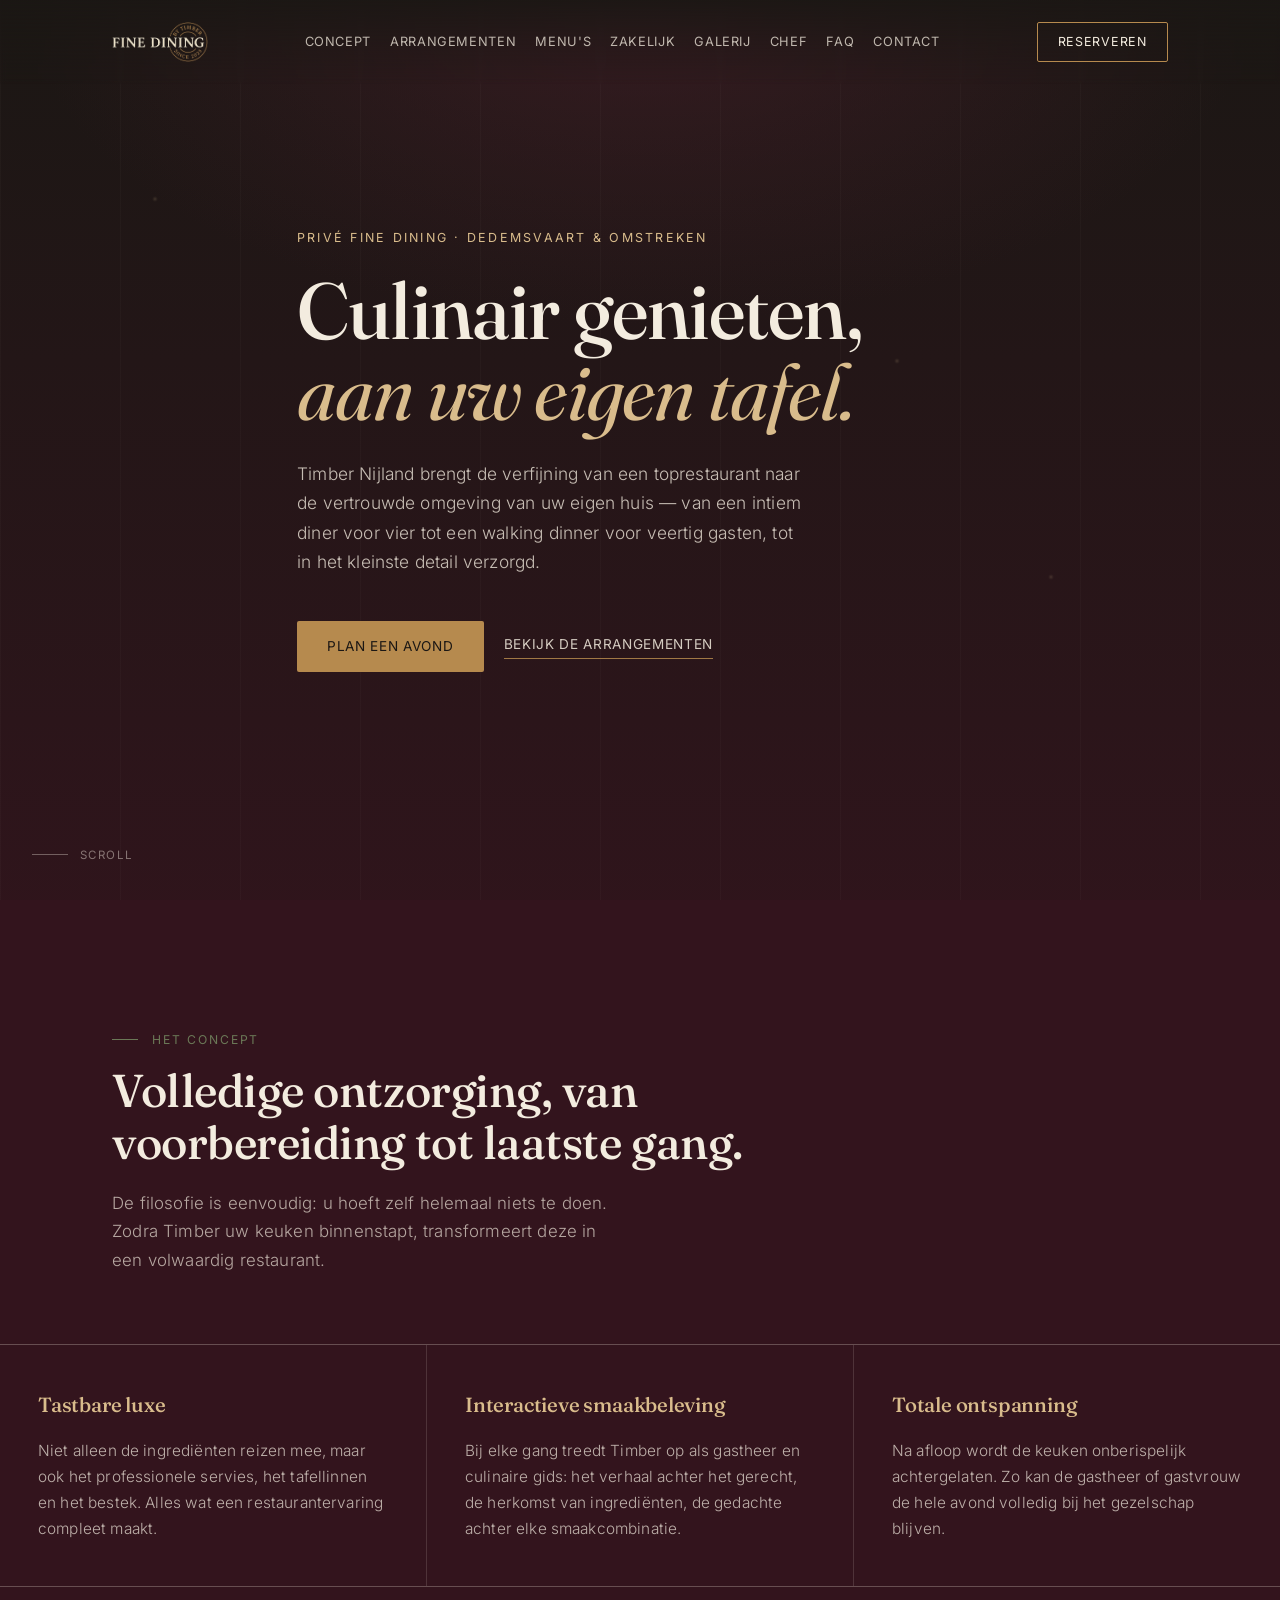
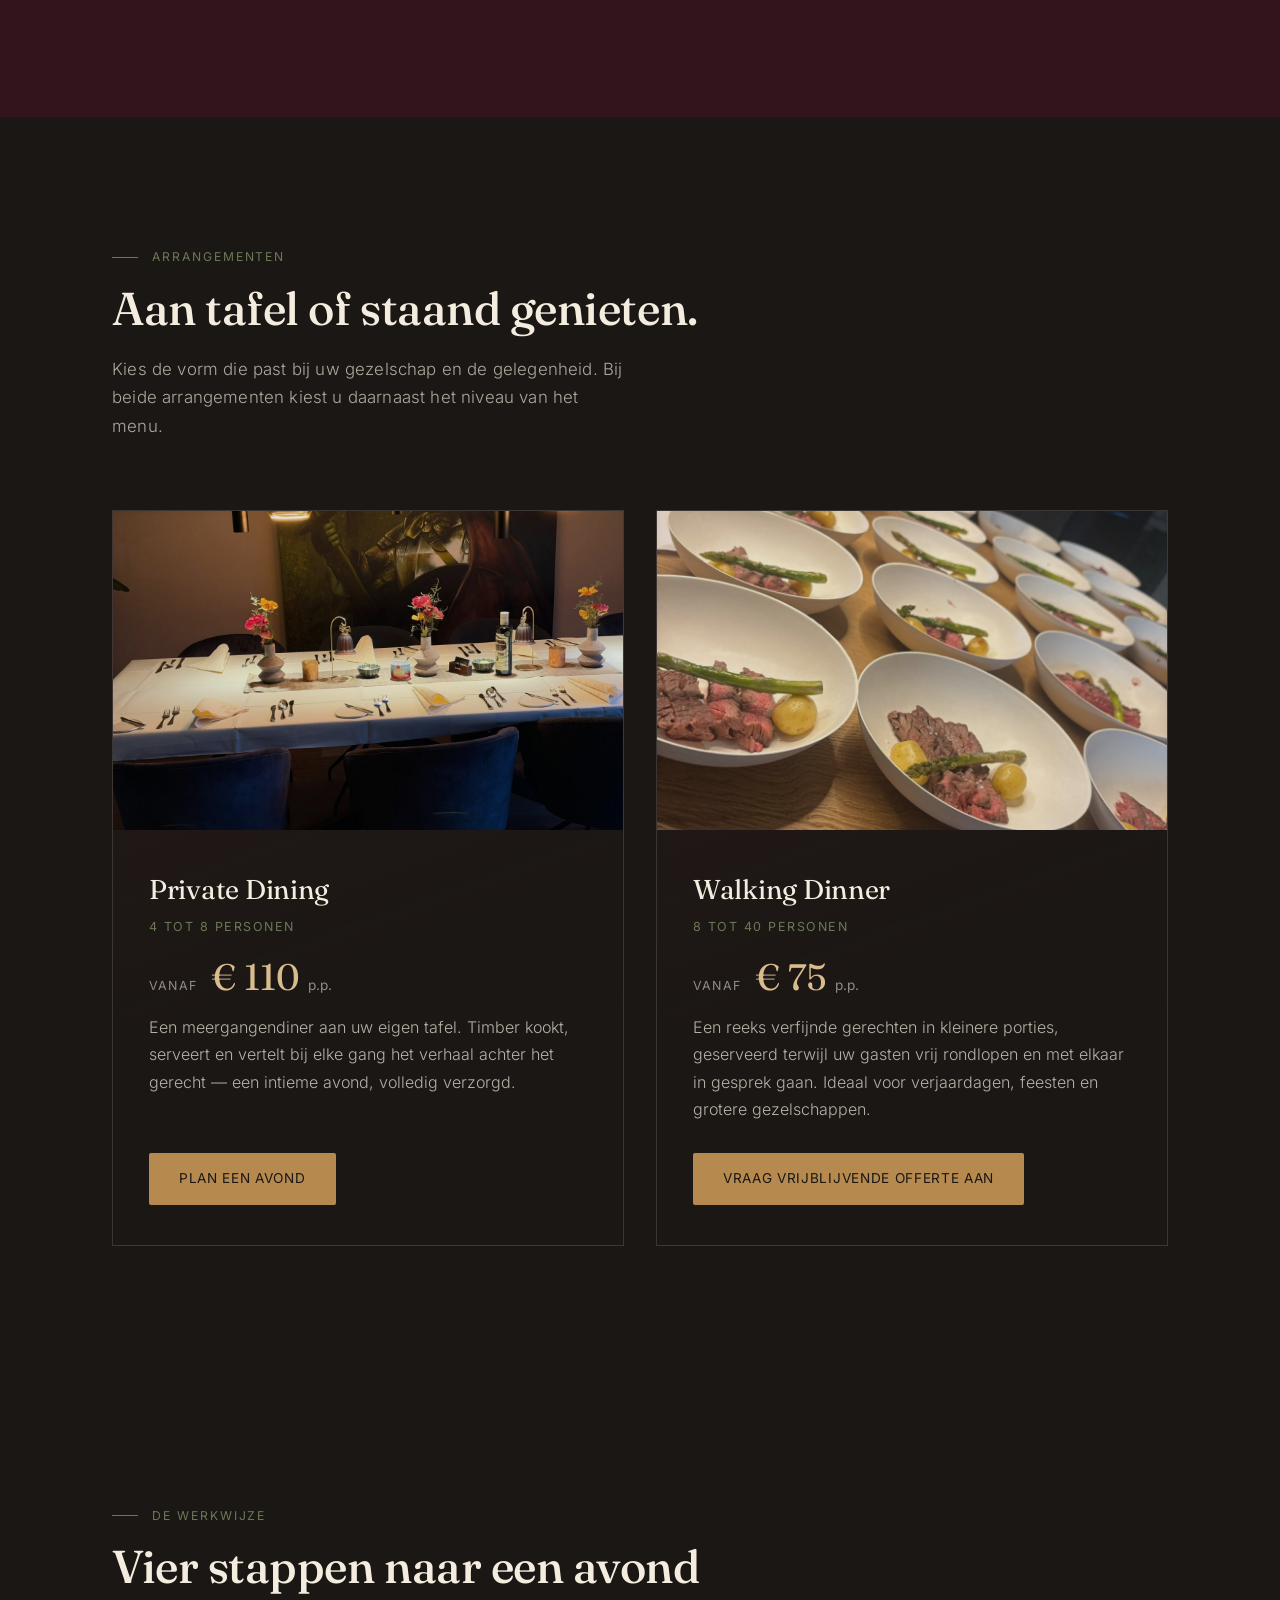
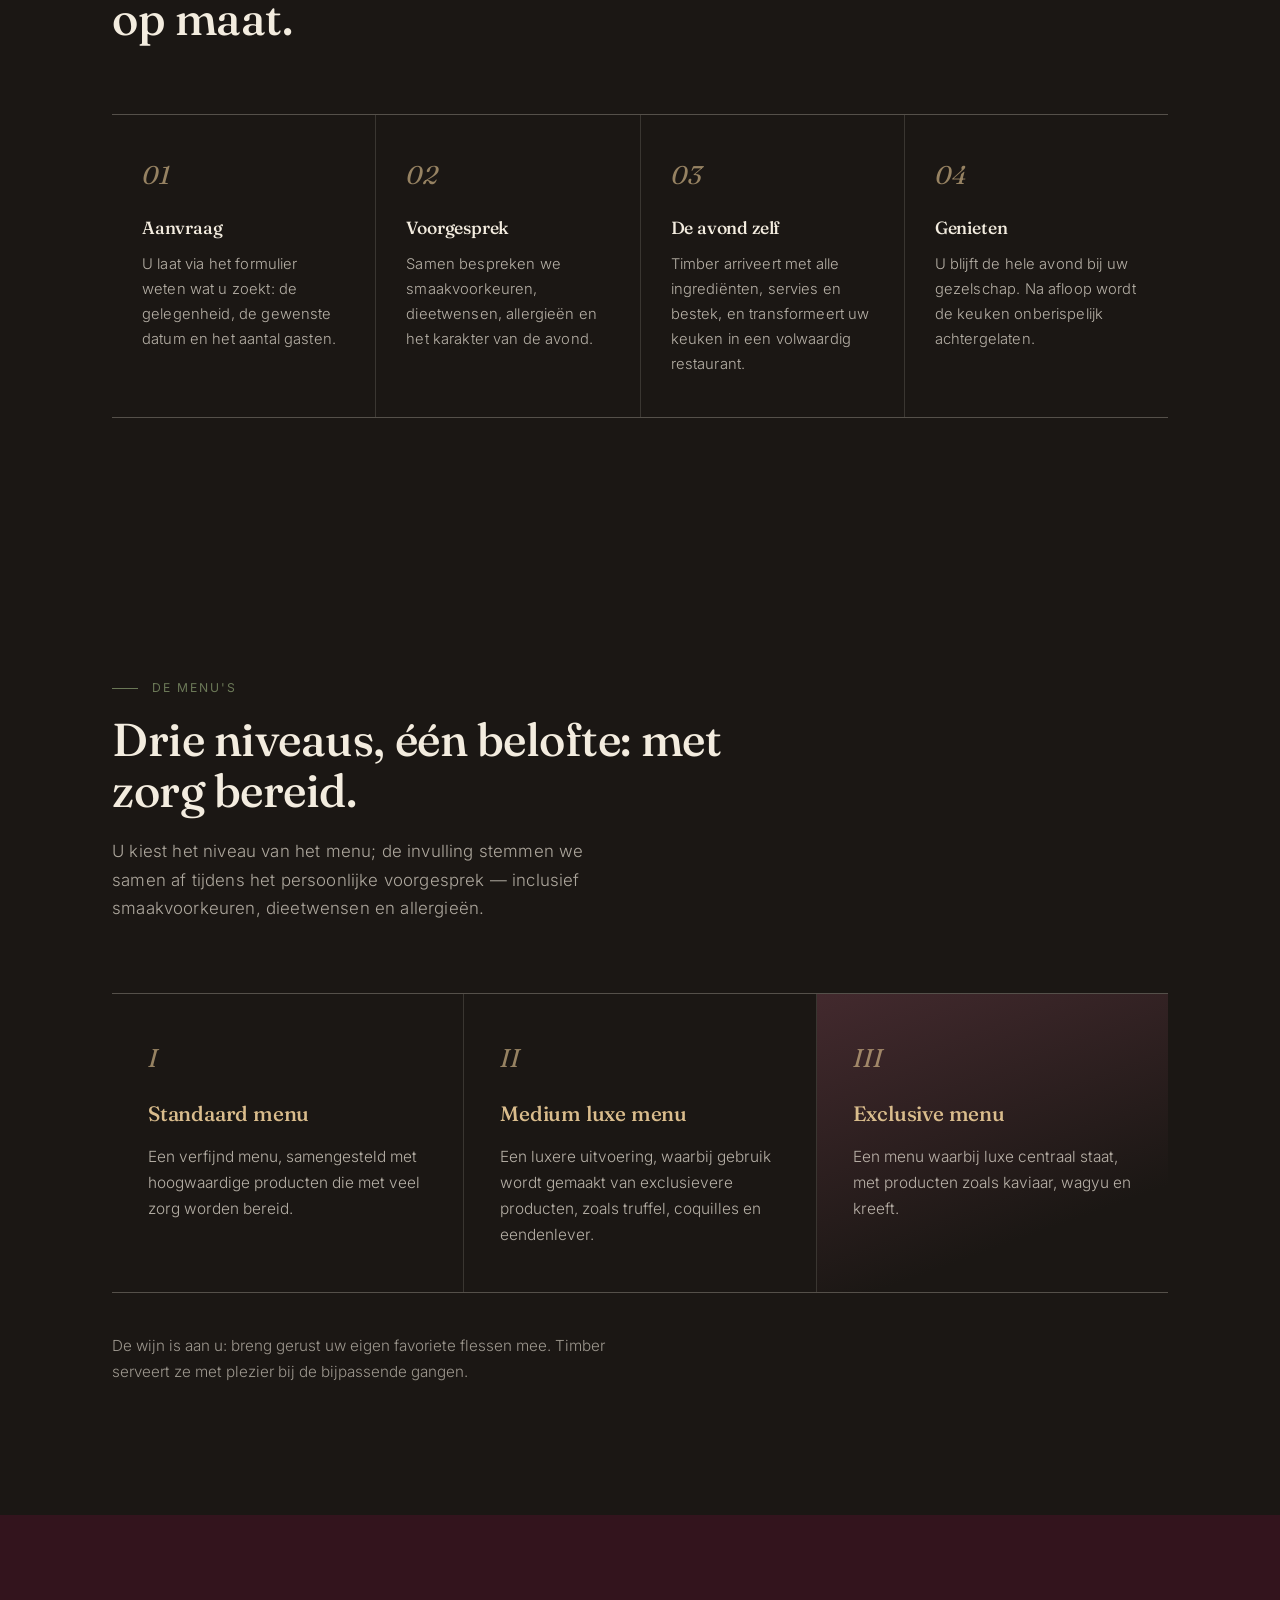
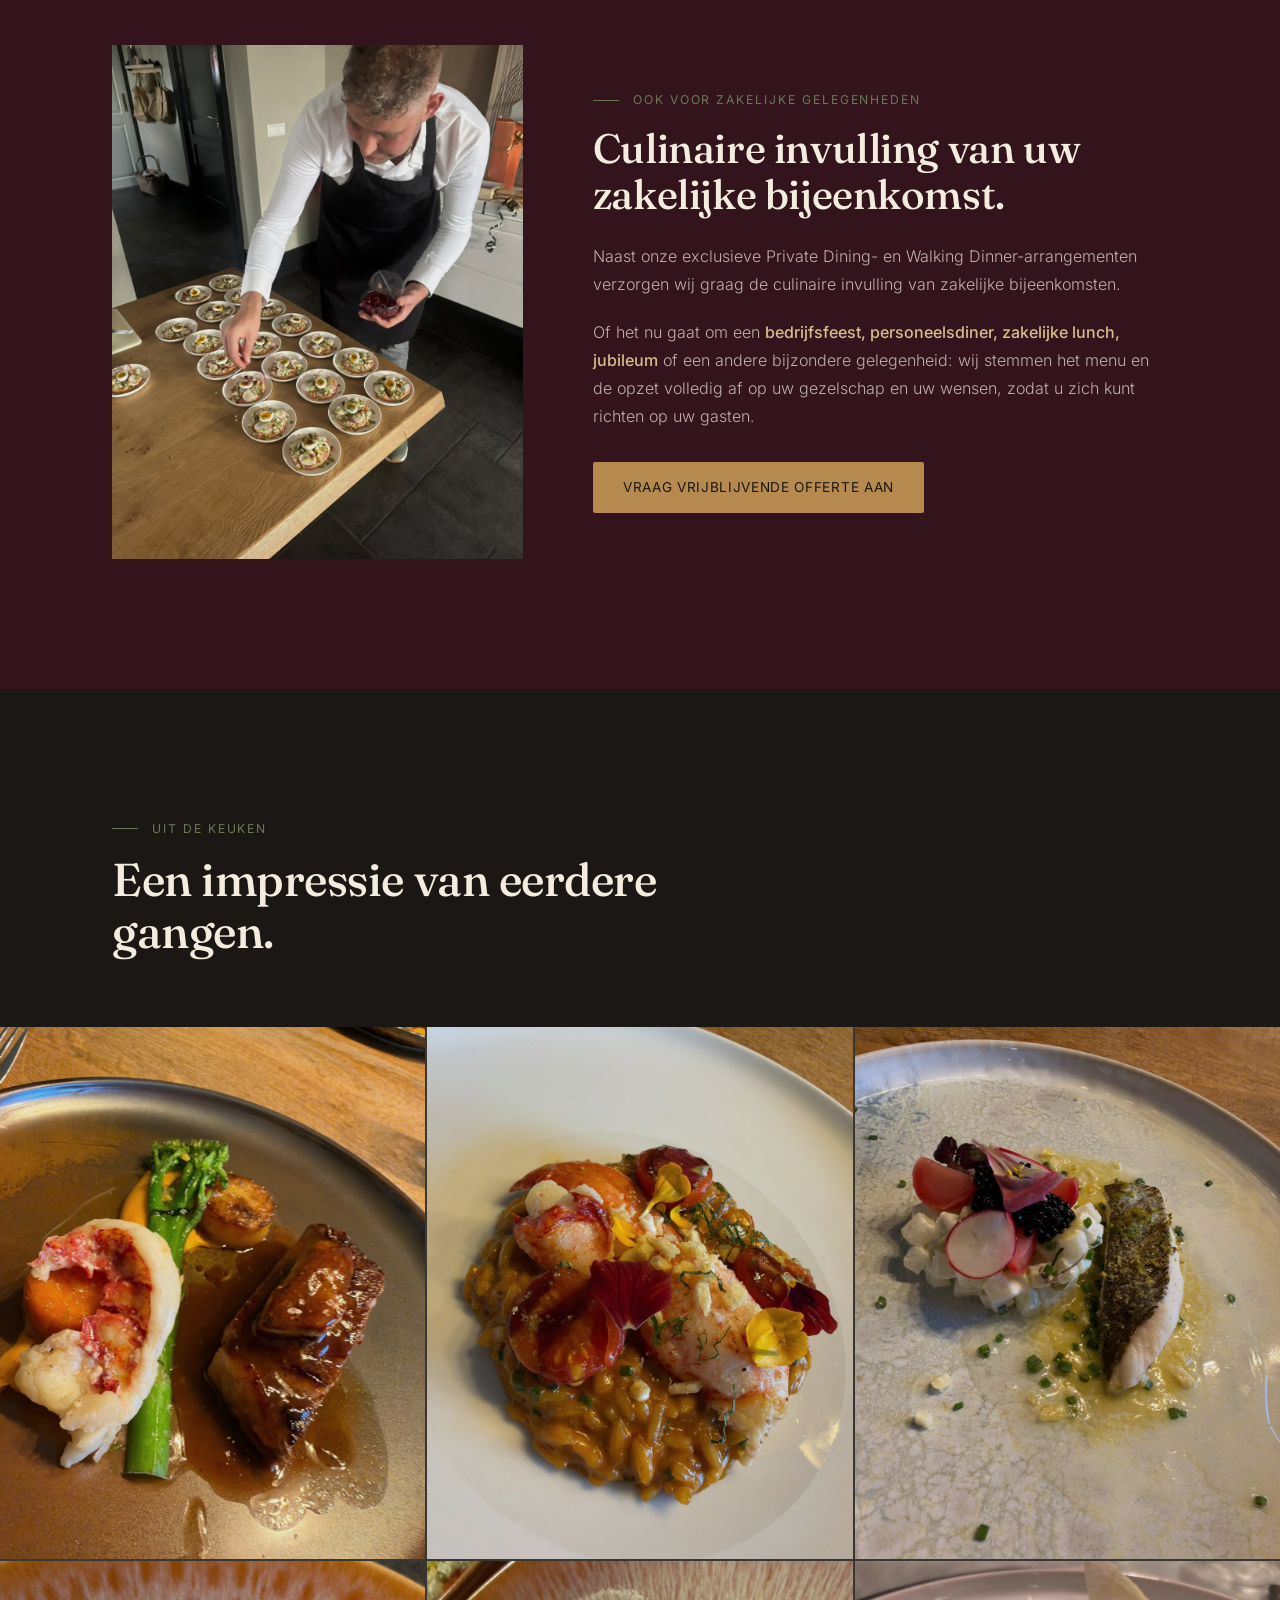
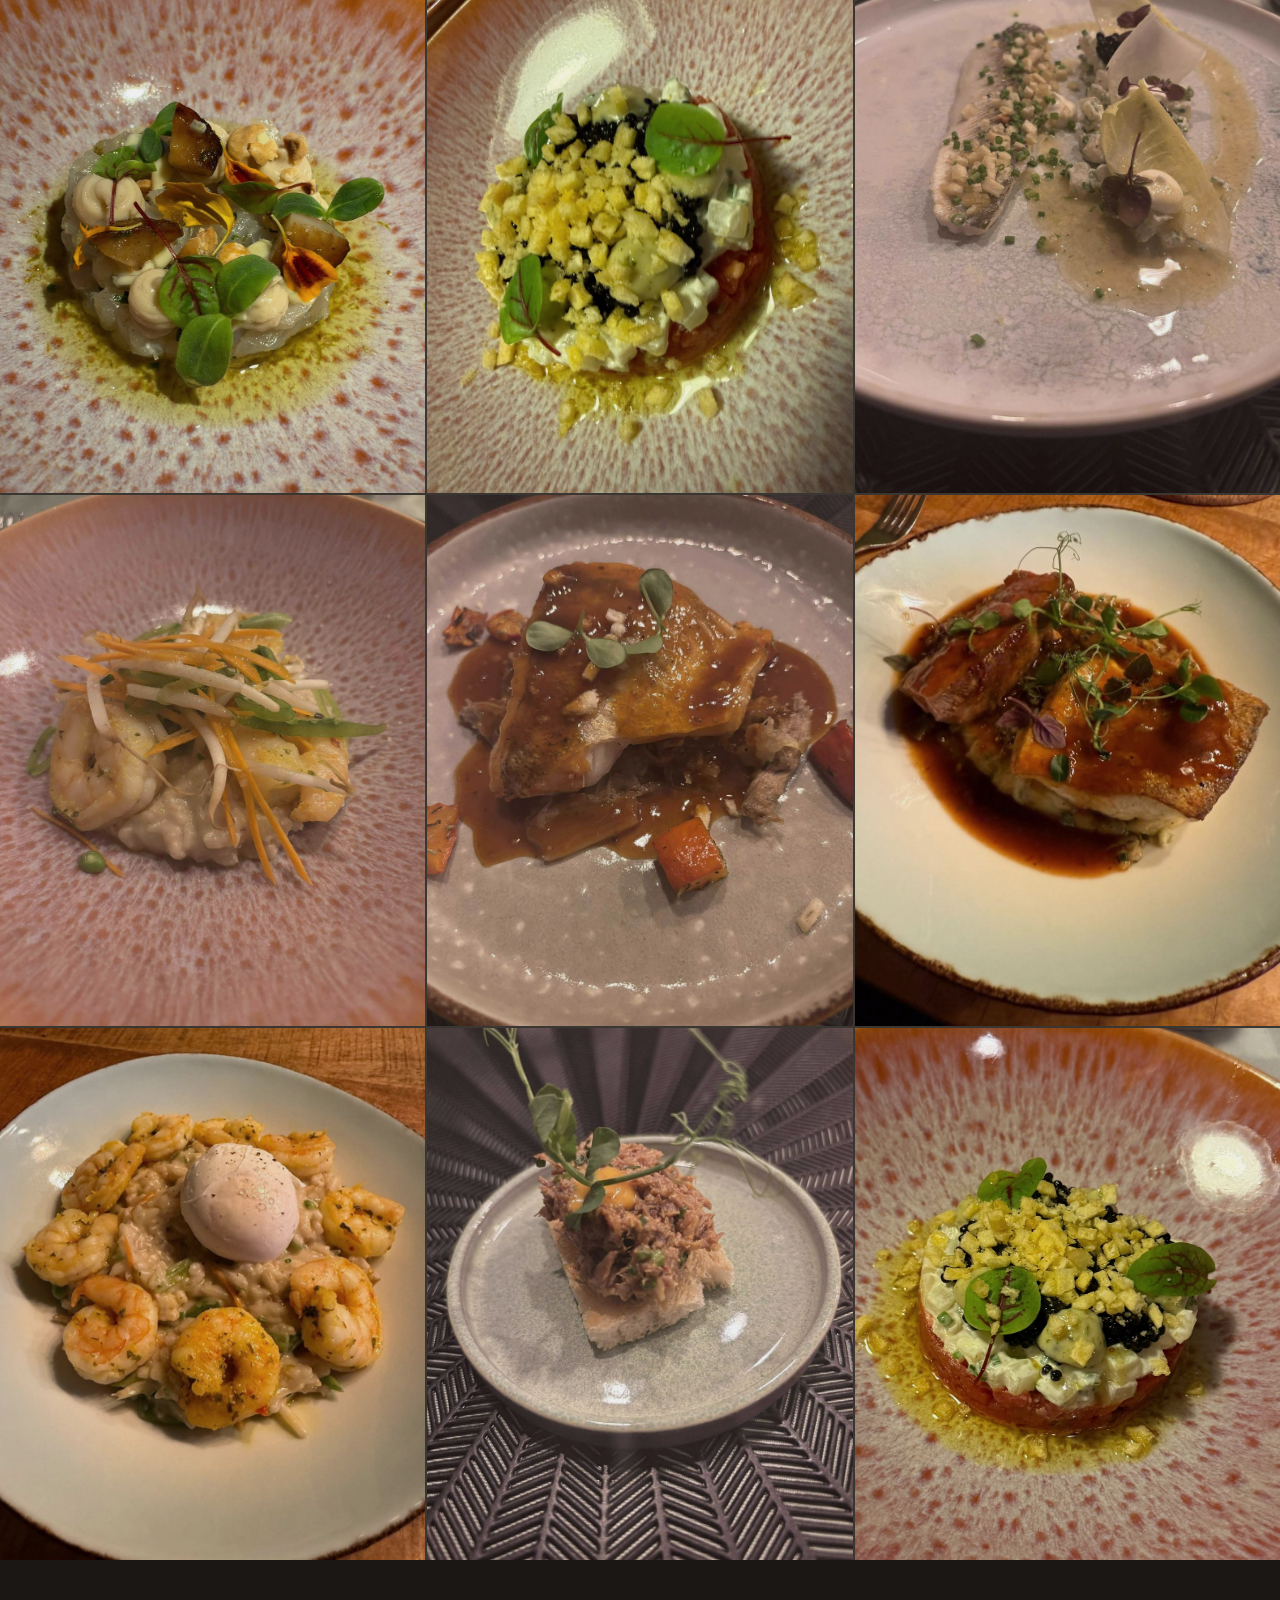
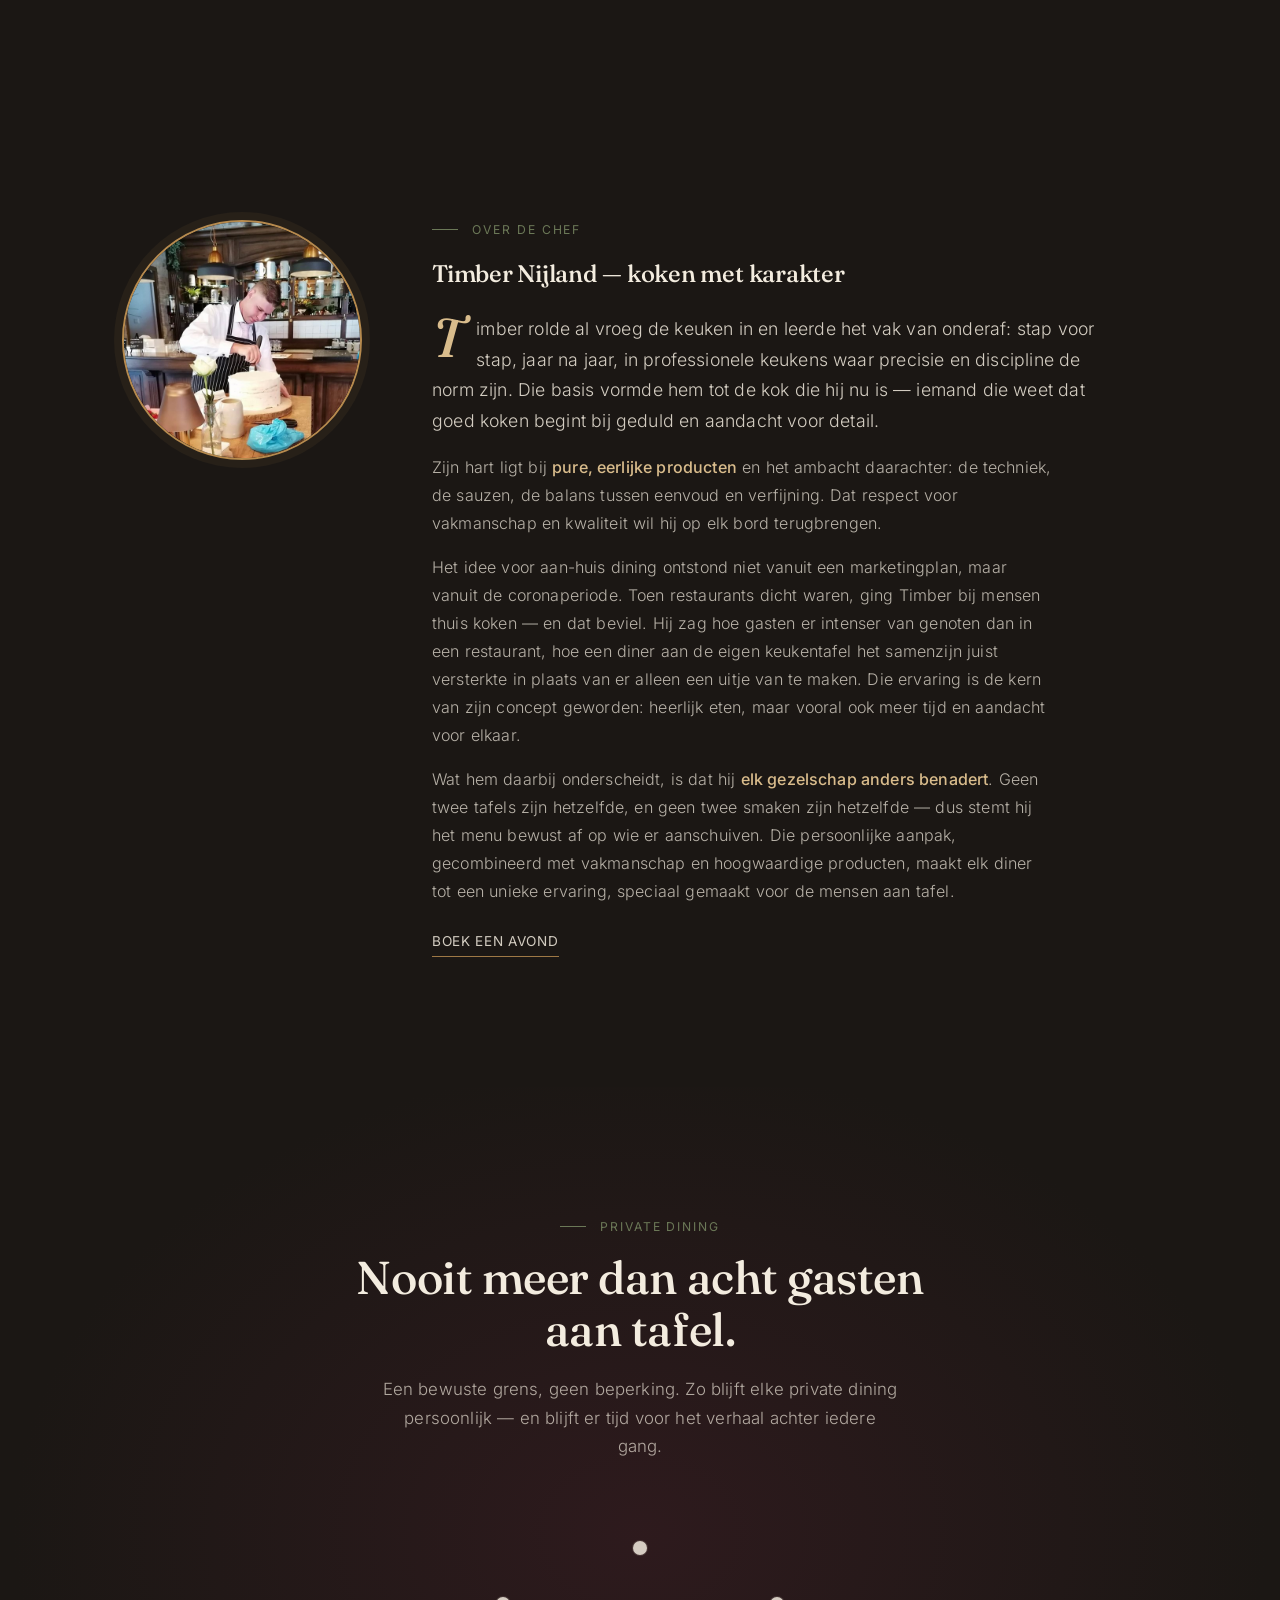
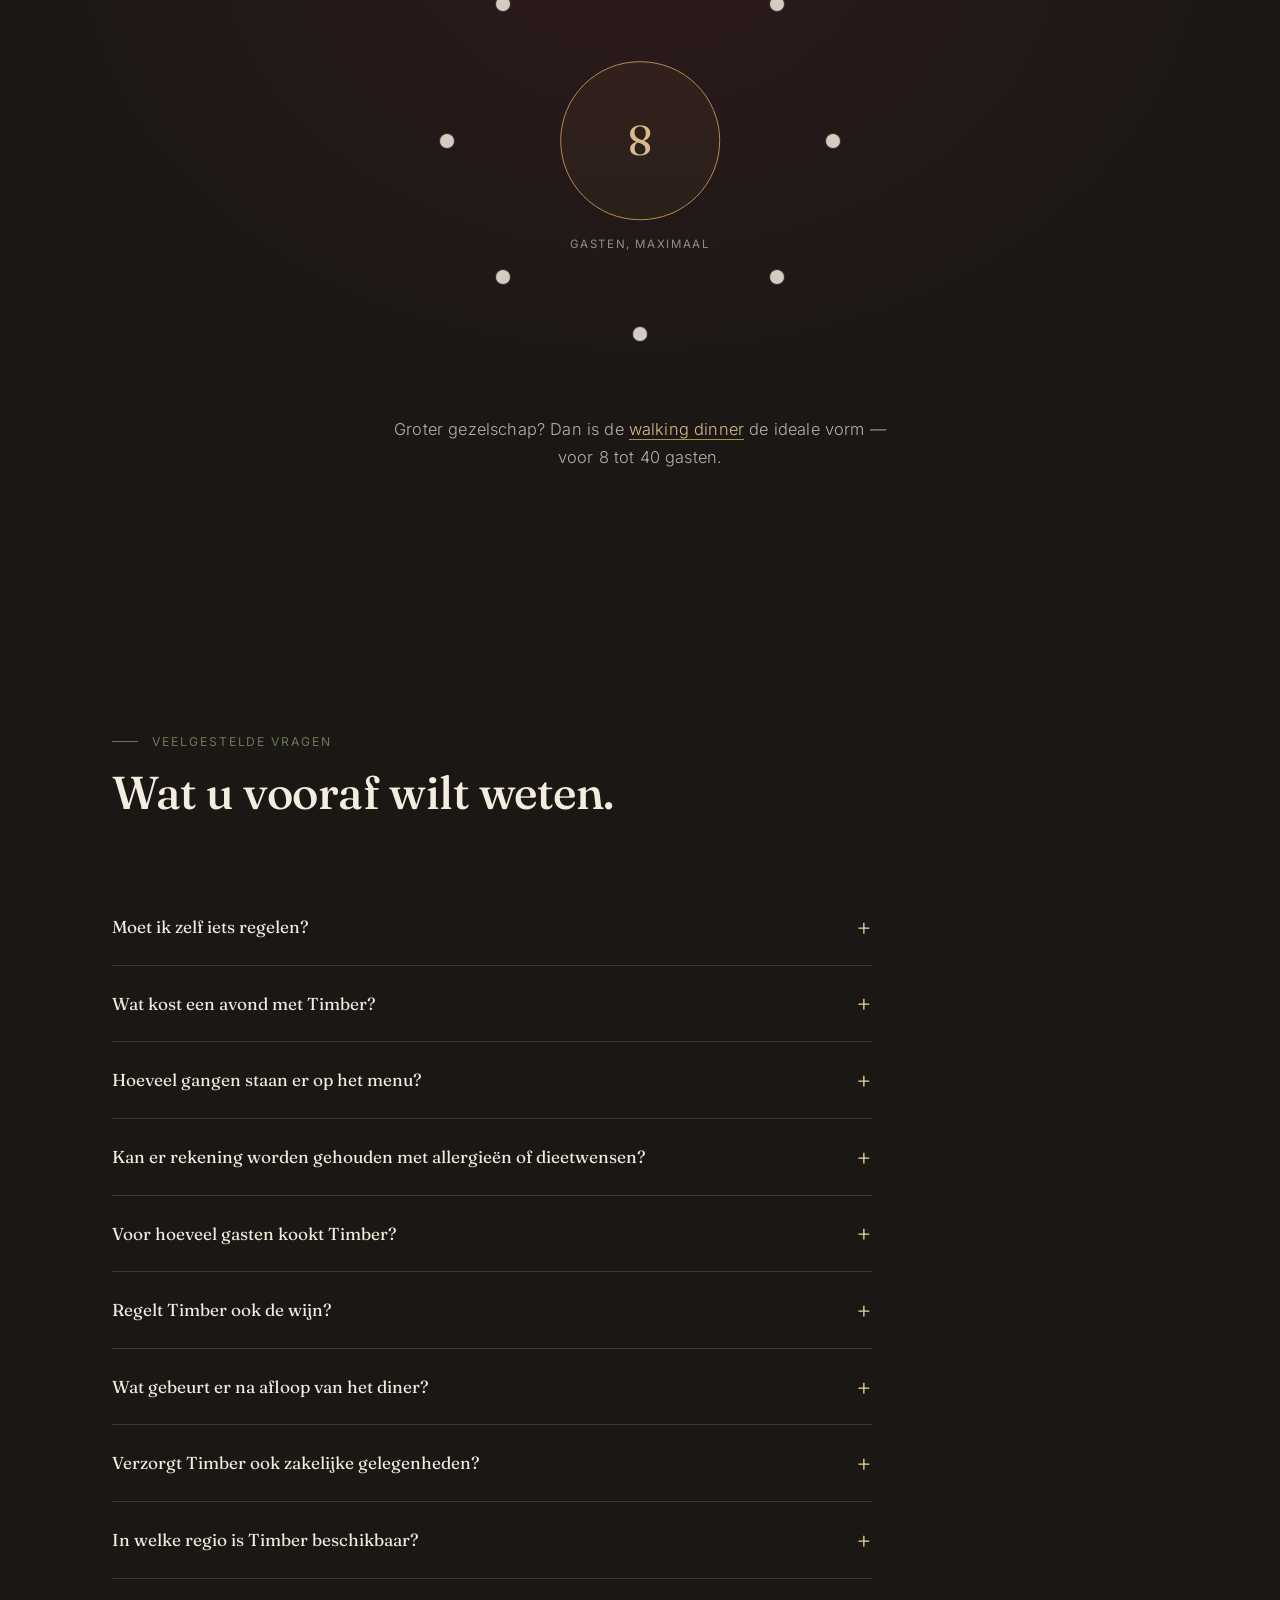
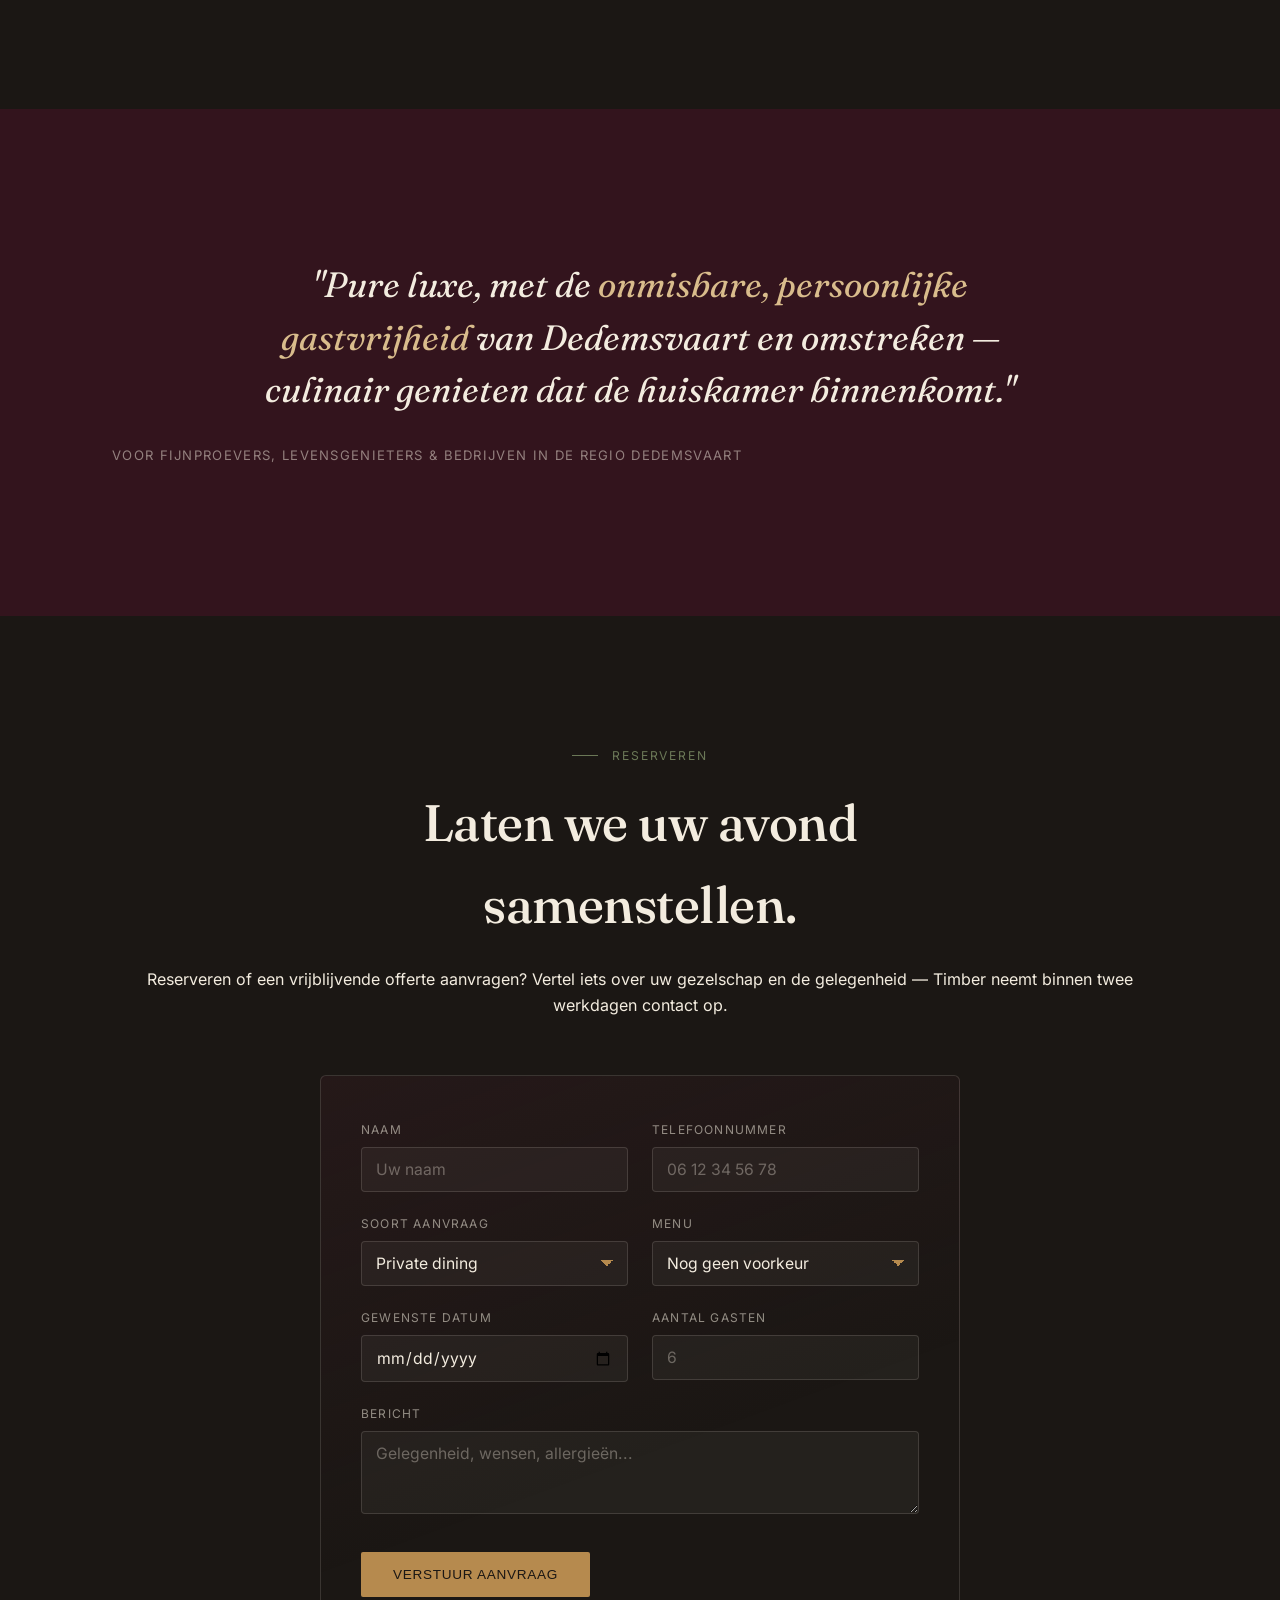
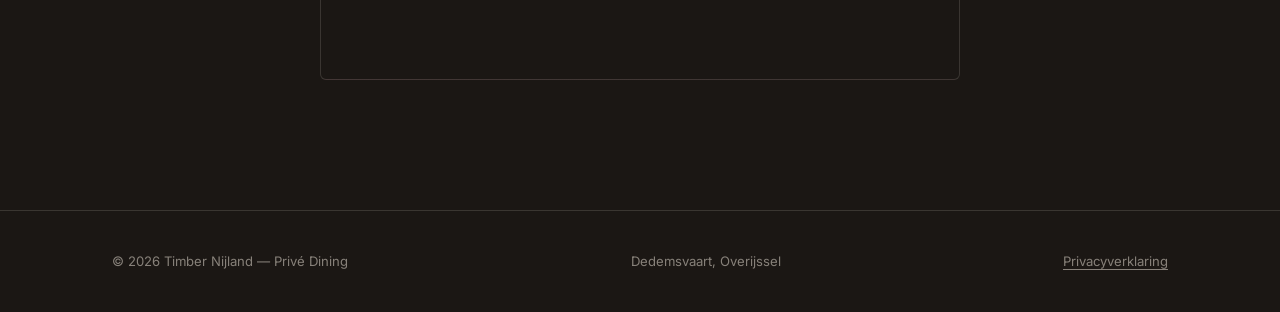
==== commit fd8ca187: "Walking dinner-tekst aangepast en galerij opgeschoond - "mingelen" vervangen door "met elkaar in ges" ====
--- a/index.html
+++ b/index.html
@@ -191,7 +191,7 @@
           <h3>Walking Dinner</h3>
           <p class="arr-meta">8 tot 40 personen</p>
           <p class="arr-price"><span>vanaf</span> € 75 <small>p.p.</small></p>
-          <p>Een reeks verfijnde gerechten in kleinere porties, geserveerd terwijl uw gasten vrij kunnen bewegen en mingelen. Ideaal voor verjaardagen, feesten en grotere gezelschappen.</p>
+          <p>Een reeks verfijnde gerechten in kleinere porties, geserveerd terwijl uw gasten vrij rondlopen en met elkaar in gesprek gaan. Ideaal voor verjaardagen, feesten en grotere gezelschappen.</p>
           <a href="#contact" class="btn-primary" data-aanvraag="Walking dinner">Vraag vrijblijvende offerte aan</a>
         </div>
       </article>
@@ -290,36 +290,15 @@
       <img src="img/gerechten/gerecht-8.jpg" alt="Kreeft op risotto met eetbare bloemen" loading="lazy" decoding="async">
     </button>
     <button type="button" class="gallery-item reveal">
-      <img src="img/gerechten/gerecht-9.jpg" alt="Fris voorgerecht met schuimpjes, kruidenolie en eetbare bloemen" loading="lazy" decoding="async">
-    </button>
-    <button type="button" class="gallery-item reveal">
       <img src="img/gerechten/gerecht-10.jpg" alt="Witvis met kruidenkorst, radijs en bramen" loading="lazy" decoding="async">
     </button>
     <button type="button" class="gallery-item reveal">
-      <img src="img/gerechten/gerecht-11.jpg" alt="Vlees met rode biet, crème en jus" loading="lazy" decoding="async">
-    </button>
-    <button type="button" class="gallery-item reveal">
       <img src="img/gerechten/gerecht-12.jpg" alt="Voorgerecht met paddenstoelen, kruidenolie en verse cress" loading="lazy" decoding="async">
     </button>
     <button type="button" class="gallery-item reveal">
-      <img src="img/gerechten/gerecht-13.jpg" alt="Gesneden rundvlees met gamba, groenten en jus" loading="lazy" decoding="async">
-    </button>
-    <button type="button" class="gallery-item reveal">
-      <img src="img/gerechten/gerecht-14.jpg" alt="Gelakt buikspek met romige saus en krokante topping" loading="lazy" decoding="async">
-    </button>
-    <button type="button" class="gallery-item reveal">
       <img src="img/gerechten/gerecht-15.jpg" alt="Torentje met kaviaar, ei en verse kruiden" loading="lazy" decoding="async">
     </button>
     <button type="button" class="gallery-item reveal">
-      <img src="img/gerechten/gerecht-16.jpg" alt="Rosé gegaard vlees met groene asperge, aardappelgratin en jus" loading="lazy" decoding="async">
-    </button>
-    <button type="button" class="gallery-item reveal">
-      <img src="img/gerechten/gerecht-17.jpg" alt="Vlees met paddenstoelen en eetbare bloem" loading="lazy" decoding="async">
-    </button>
-    <button type="button" class="gallery-item reveal">
-      <img src="img/gerechten/gerecht-18.jpg" alt="Vis met kaviaar, wortel en beurre blanc" loading="lazy" decoding="async">
-    </button>
-    <button type="button" class="gallery-item reveal">
       <img src="img/gerechten/gerecht-1.jpg" alt="Gerookte vis met witlof, crème fraîche en verse kruiden" loading="lazy" decoding="async">
     </button>
     <button type="button" class="gallery-item reveal">
@@ -336,6 +315,9 @@
     </button>
     <button type="button" class="gallery-item reveal">
       <img src="img/gerechten/gerecht-6.jpg" alt="Amuse op toast, met verse cress" loading="lazy" decoding="async">
+    </button>
+    <button type="button" class="gallery-item reveal">
+      <img src="img/gerechten/gerecht-19.jpg" alt="Tartaar met kaviaar, crème van selderij, krokantjes en rode zuring" loading="lazy" decoding="async">
     </button>
   </div>
 </section>
